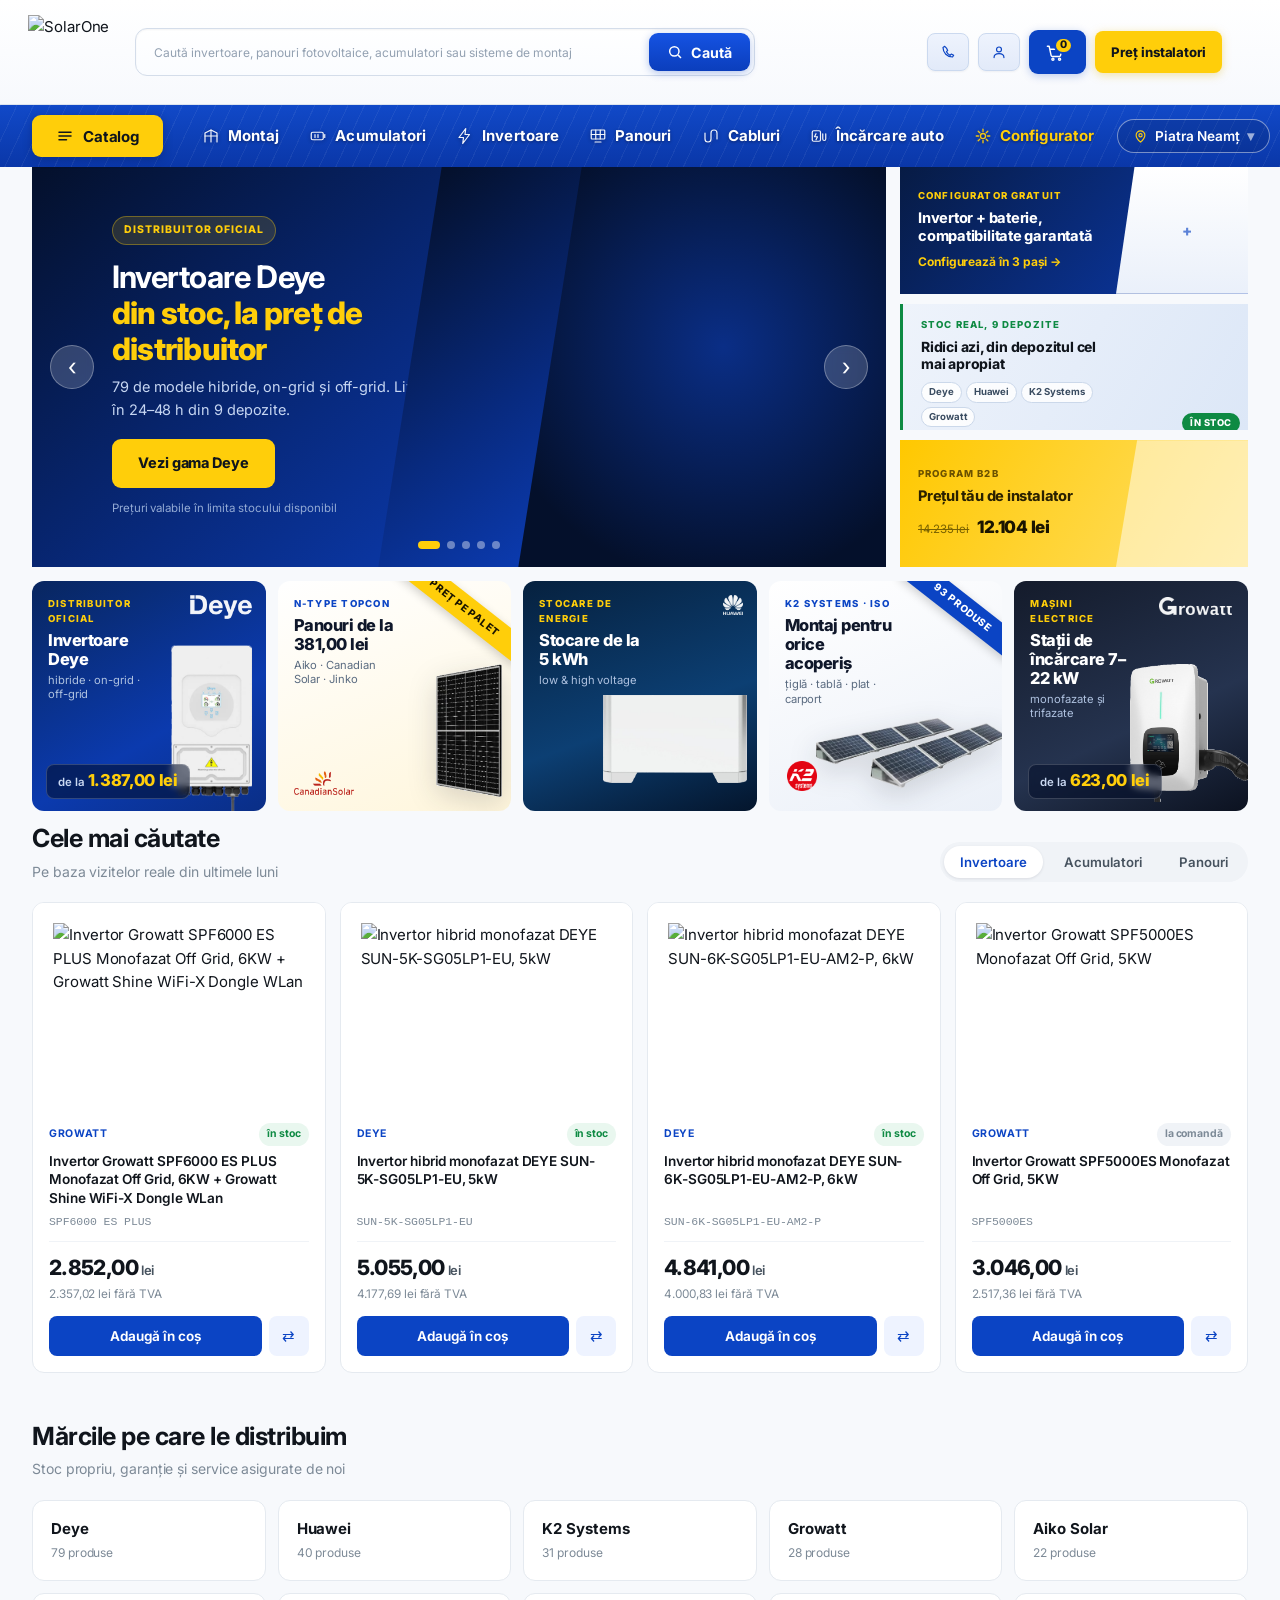
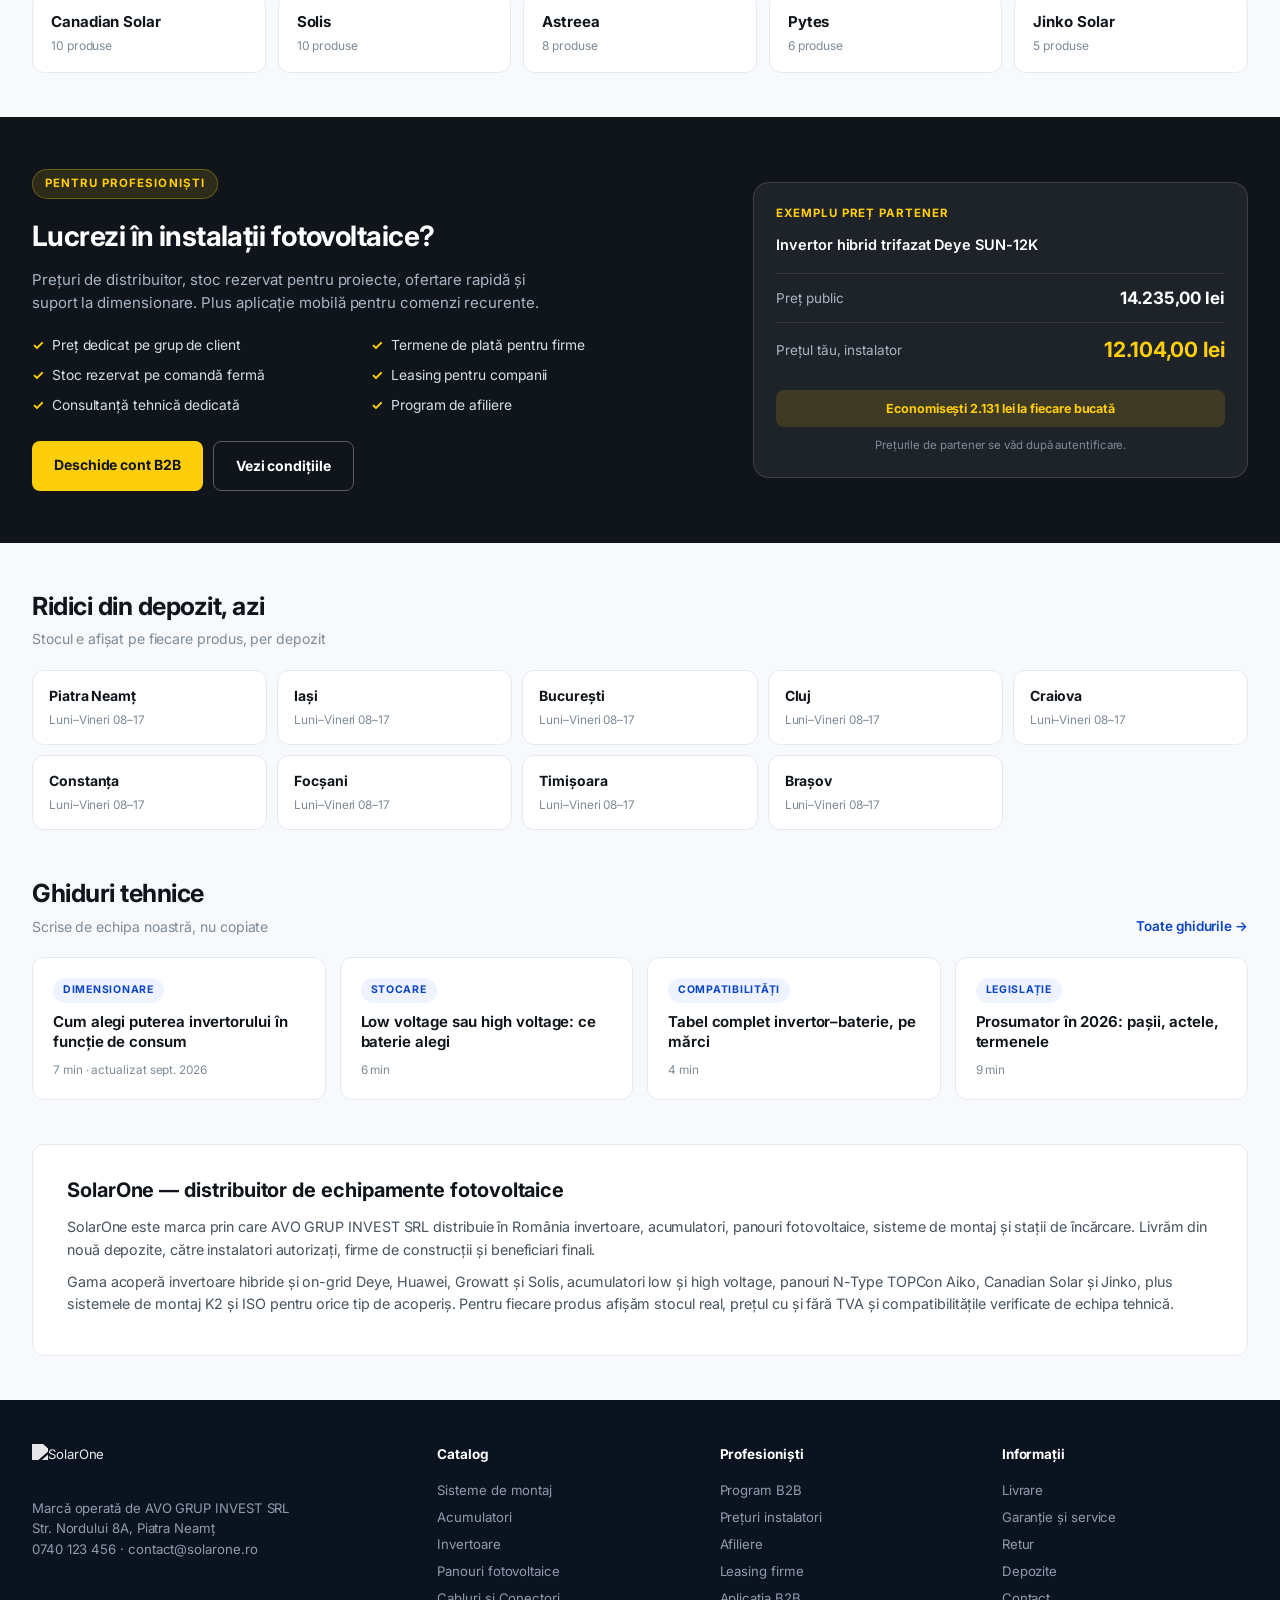
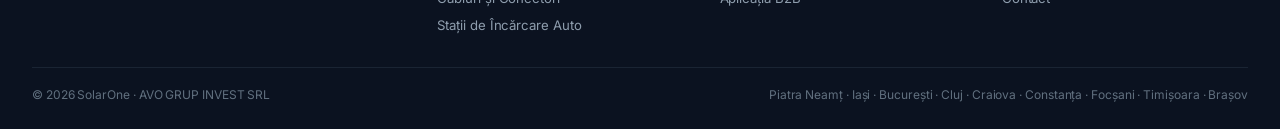
==== site/index.html @ ec58e57f "Structura simplificata: machete/ -> site/, acasa-v2.html -> index.html Site-ul se deschide local din" ====
<!DOCTYPE html>
<html lang="ro"><head>
<meta charset="utf-8"><meta name="viewport" content="width=device-width,initial-scale=1">
<meta name="robots" content="noindex, nofollow">
<title>SolarOne — Distribuitor echipamente fotovoltaice</title>
<link rel="preconnect" href="https://fonts.googleapis.com"><link rel="preconnect" href="https://fonts.gstatic.com" crossorigin>
<link href="https://fonts.googleapis.com/css2?family=Inter:wght@400;500;600;700;800&display=swap" rel="stylesheet">
<link rel="stylesheet" href="stil-v2.css">
</head><body>

<!-- ================= ANTET ================= -->
<header class="hd"><div class="wrap hd-in">
  <a class="logo" href="index.html"><img src="https://www.solarone.ro/image/catalog/Solar%20One-%20Sisteme%20Fotovoltaice%20Logo.png" alt="SolarOne"></a>

  <div class="srch">
    <input id="q" autocomplete="off" placeholder="Caută invertoare, panouri fotovoltaice, acumulatori sau sisteme de montaj">
    <button class="s-btn"><svg viewBox="0 0 24 24" fill="none" stroke="currentColor" stroke-width="2.2"><circle cx="11" cy="11" r="7"/><path d="m21 21-4.3-4.3"/></svg> Caută</button>
    <div class="s-res" id="res"></div>
  </div>

  <div class="hd-act">

    <a class="hb hb-ghost" href="#">
      <svg viewBox="0 0 24 24" fill="none" stroke="currentColor" stroke-width="1.8" stroke-linecap="round" stroke-linejoin="round"><path d="M4.5 5.2c0 8 6.3 14.3 14.3 14.3l1.7-2.6-3.6-1.8-1.8 1.8a13 13 0 0 1-5.4-5.4l1.8-1.8-1.8-3.6L7.1 3.5 4.5 5.2Z"/></svg>
      <span>Contact</span>
    </a>

    <a class="hb hb-ghost" href="#">
      <svg viewBox="0 0 24 24" fill="none" stroke="currentColor" stroke-width="1.8" stroke-linecap="round" stroke-linejoin="round"><circle cx="12" cy="8.2" r="3.7"/><path d="M4.6 20.4c0-3.8 3.6-5.9 7.4-5.9s7.4 2.1 7.4 5.9"/></svg>
      <span>Autentificare</span>
    </a>

    <a class="hb hb-cart" href="#">
      <span class="hb-ic">
        <svg viewBox="0 0 24 24" fill="none" stroke="currentColor" stroke-width="1.8" stroke-linecap="round" stroke-linejoin="round"><path d="M3 4h2.2l2.5 11.6a1.8 1.8 0 0 0 1.8 1.4h8.3a1.8 1.8 0 0 0 1.8-1.4L21.4 8H6.2"/><circle cx="10" cy="20.4" r="1.3"/><circle cx="18.4" cy="20.4" r="1.3"/></svg>
        <em class="hb-count">0</em>
      </span>
      <span class="hb-t"><b>Coș</b><i>0 lei</i></span>
    </a>

    <a class="b2b" href="#">Preț instalatori</a>

  </div>
<div class="energy-line"></div>
</header>

<!-- ================= NAVIGARE ================= -->
<nav class="nav"><div class="wrap nav-in">

  <div class="cat-panel" id="catPanel">
    <div class="cp-in">

      <aside class="cp-list">
        <button class="cp-item on" data-c="0"><span class="cp-ic"><svg viewBox="0 0 24 24" fill="none" stroke="currentColor" stroke-width="1.6" stroke-linecap="round" stroke-linejoin="round"><rect x="2.5" y="4" width="19" height="12.5" rx="1.4"/><path d="M2.5 10.2h19M9 4v12.5M15 4v12.5M8.5 20.5h7M12 16.5v4"/></svg></span><span class="cp-n">Panouri fotovoltaice</span><span class="cp-c">40</span><span class="cp-ar">›</span></button><button class="cp-item" data-c="1"><span class="cp-ic"><svg viewBox="0 0 24 24" fill="none" stroke="currentColor" stroke-width="1.6" stroke-linecap="round" stroke-linejoin="round"><rect x="4" y="3" width="16" height="18" rx="2.4"/><path d="M13 7l-4 5.5h3L11 17l4-5.5h-3L13 7Z"/></svg></span><span class="cp-n">Invertoare</span><span class="cp-c">81</span><span class="cp-ar">›</span></button><button class="cp-item" data-c="2"><span class="cp-ic"><svg viewBox="0 0 24 24" fill="none" stroke="currentColor" stroke-width="1.6" stroke-linecap="round" stroke-linejoin="round"><rect x="2.5" y="7" width="15" height="10" rx="2.2"/><path d="M20.5 10.5v3"/><path d="M6 10.5v3M9.5 10.5v3M13 10.5v3"/></svg></span><span class="cp-n">Acumulatori</span><span class="cp-c">83</span><span class="cp-ar">›</span></button><button class="cp-item" data-c="3"><span class="cp-ic"><svg viewBox="0 0 24 24" fill="none" stroke="currentColor" stroke-width="1.6" stroke-linecap="round" stroke-linejoin="round"><circle cx="12" cy="8" r="3.2"/><path d="M12 1.8v1.6M12 12.6v1.6M18.2 8h-1.6M7.4 8H5.8M16.4 3.6l-1.1 1.1M8.7 11.3l-1.1 1.1M16.4 12.4l-1.1-1.1M8.7 4.7 7.6 3.6"/><path d="M3 21h18l-2.5-5h-13L3 21Z"/></svg></span><span class="cp-n">Sisteme fotovoltaice</span><span class="cp-c">11</span><span class="cp-ar">›</span></button><button class="cp-item" data-c="4"><span class="cp-ic"><svg viewBox="0 0 24 24" fill="none" stroke="currentColor" stroke-width="1.6" stroke-linecap="round" stroke-linejoin="round"><rect x="2.5" y="4" width="19" height="13" rx="2"/><path d="m6.5 13 3-4 2.6 2.8L16 7.5"/><path d="M8.5 20.5h7"/></svg></span><span class="cp-n">Sisteme de Monitorizare</span><span class="cp-c">12</span><span class="cp-ar">›</span></button><button class="cp-item" data-c="5"><span class="cp-ic"><svg viewBox="0 0 24 24" fill="none" stroke="currentColor" stroke-width="1.6" stroke-linecap="round" stroke-linejoin="round"><path d="M12 2.8 20 6v6.2c0 4.9-3.4 8.1-8 9.2-4.6-1.1-8-4.3-8-9.2V6l8-3.2Z"/><path d="m9.2 12 2 2 3.6-4"/></svg></span><span class="cp-n">Sigurante,Protectii, Optimizatoare</span><span class="cp-c">18</span><span class="cp-ar">›</span></button><button class="cp-item" data-c="6"><span class="cp-ic"><svg viewBox="0 0 24 24" fill="none" stroke="currentColor" stroke-width="1.6" stroke-linecap="round" stroke-linejoin="round"><path d="M3 20h18M6 20V9l6-4 6 4v11"/><path d="M6 13h12M12 5v15"/></svg></span><span class="cp-n">Sisteme de montaj</span><span class="cp-c">93</span><span class="cp-ar">›</span></button><button class="cp-item" data-c="7"><span class="cp-ic"><svg viewBox="0 0 24 24" fill="none" stroke="currentColor" stroke-width="1.6" stroke-linecap="round" stroke-linejoin="round"><path d="M5 3v6a4 4 0 0 0 8 0V3"/><path d="M7 3v3M11 3v3"/><path d="M9 15v2a4 4 0 0 0 8 0v-5"/><path d="M15 12h4"/></svg></span><span class="cp-n">Cabluri și Conectori</span><span class="cp-c">33</span><span class="cp-ar">›</span></button><button class="cp-item" data-c="8"><span class="cp-ic"><svg viewBox="0 0 24 24" fill="none" stroke="currentColor" stroke-width="1.6" stroke-linecap="round" stroke-linejoin="round"><rect x="3" y="4" width="11" height="16" rx="2"/><path d="M8.6 8.5 6.4 12.6h3.4L7.8 16.5"/><path d="M17 8v8a2.2 2.2 0 0 0 4.4 0V11l-2.2-3"/></svg></span><span class="cp-n">Stații de Încărcare Auto</span><span class="cp-c">20</span><span class="cp-ar">›</span></button><button class="cp-item" data-c="9"><span class="cp-ic"><svg viewBox="0 0 24 24" fill="none" stroke="currentColor" stroke-width="1.6" stroke-linecap="round" stroke-linejoin="round"><path d="M2.5 11 12 5l9.5 6"/><path d="M5 11v9M19 11v9"/><path d="M7.5 17.5h9"/><path d="M9 20.5v-2M15 20.5v-2"/></svg></span><span class="cp-n">Carport</span><span class="cp-c">4</span><span class="cp-ar">›</span></button>
        <a class="cp-all" href="categorie.html">Vezi tot catalogul →</a>
      </aside>

      <div class="cp-body">
        <div class="cp-pane on" data-p="0"><div class="cp-head"><h4>Panouri fotovoltaice</h4><a href="#">Toate cele 40 produse →</a></div><div class="cp-cols"><div class="cp-col"><a class="cp-k" href="categorie.html">Panouri fotovoltaice Aiko Solar <span>22</span></a></div><div class="cp-col"><a class="cp-k" href="categorie.html">Panouri fotovoltaice Canadian Solar <span>10</span></a></div><div class="cp-col"><a class="cp-k" href="categorie.html">Panouri fotovoltaice Jinko Solar <span>5</span></a></div><div class="cp-col"><a class="cp-k" href="categorie.html">Panouri fotovoltaice Longi Solar <span>1</span></a></div><div class="cp-col"><a class="cp-k" href="categorie.html">Panouri fotovoltaice Tongwei <span>1</span></a></div><div class="cp-col"><a class="cp-k" href="categorie.html">Panouri fotovoltaice Ulica Solar <span>1</span></a></div></div><div class="cp-prods"><span class="cp-pt">Cele mai căutate</span><div class="cp-pg"><a class="cp-p" href="produs.html"><img src="https://www.solarone.ro/image/catalog/output_images/panou-fotovoltaic-460w-canadian-solar-cs6-2-48td-460-n-type-topcon.jpg" alt="" loading="lazy"><span class="cp-pn">Panou fotovoltaic 460W Canadian Solar CS6.2-48TD-460, N-Type TOPCon, Rama neagra</span><span class="cp-pp">445,00 lei</span></a><a class="cp-p" href="produs.html"><img src="https://www.solarone.ro/image/catalog/output_images/panou-fotovoltaic-600w-aiko-aiko-a600-mah72mw-n-type-monocristalin.jpg" alt="" loading="lazy"><span class="cp-pn">Panou fotovoltaic 600W, Aiko, AIKO-A600-MAH72Mw, N-Type, Monocristalin</span><span class="cp-pp">550,00 lei</span></a><a class="cp-p" href="produs.html"><img src="https://www.solarone.ro/image/catalog/output_images/Panou-fotovoltaic-620W-Canadian-Solar-CS6-2-66TB-620W-N-type-TOPCon-1.png" alt="" loading="lazy"><span class="cp-pn">Panou fotovoltaic 620W Canadian Solar CS6.2-66TB-620W,Bifacial, N-type TOPCon</span><span class="cp-pp">599,00 lei</span></a><a class="cp-p" href="produs.html"><img src="https://www.solarone.ro/image/catalog/output_images/Panou-fotovoltaic-450W-Canadian-Solar-CS6-2-48TD-450-N-Type-TOPCon-All-Black.png" alt="" loading="lazy"><span class="cp-pn">Panou fotovoltaic 450W Canadian Solar CS6.2-48TD-450, N-Type TOPCon, All Black</span><span class="cp-pp">448,00 lei</span></a></div></div></div><div class="cp-pane" data-p="1"><div class="cp-head"><h4>Invertoare</h4><a href="#">Toate cele 81 produse →</a></div><div class="cp-cols"><div class="cp-col"><a class="cp-k" href="categorie.html">Invertoare Deye <span>31</span></a><div class="cp-subs"><a href="categorie.html">Invertoare Deye monofazate hibride <span>8</span></a><a href="categorie.html">Invertoare Deye trifazate On-Grid <span>6</span></a><a href="categorie.html">Invertoare Deye trifazate hibride <span>17</span></a><a href="categorie.html">Soluții de stocare Deye <span>31</span></a></div></div><div class="cp-col"><a class="cp-k" href="categorie.html">Invertoare Huawei <span>23</span></a><div class="cp-subs"><a href="categorie.html">Invertoare Huawei monofazate hibride <span>5</span></a><a href="categorie.html">Invertoare Huawei trifazate <span>18</span></a></div></div><div class="cp-col"><a class="cp-k" href="categorie.html">Invertoare Growatt <span>13</span></a><div class="cp-subs"><a href="categorie.html">Invertoare Growatt monofazate <span>5</span></a><a href="categorie.html">Invertoare Growatt trifazate <span>8</span></a></div></div><div class="cp-col"><a class="cp-k" href="categorie.html">Invertoare Solis/Pytes <span>10</span></a><div class="cp-subs"><a href="categorie.html">Invertoare Solis monofazate hibride <span>2</span></a><a href="categorie.html">Invertoare Solis trifazate hibride <span>6</span></a><a href="categorie.html">Invertoare Solis trifazate <span>2</span></a></div></div></div><div class="cp-prods"><span class="cp-pt">Cele mai căutate</span><div class="cp-pg"><a class="cp-p" href="produs.html"><img src="https://www.solarone.ro/image/catalog/output_images/invertor-growatt-spf6000-es-plus-monofazat-off-grid-6kw-growatt-shine-wifi-x-dongle-wlan.jpg" alt="" loading="lazy"><span class="cp-pn">Invertor Growatt SPF6000 ES PLUS Monofazat Off Grid, 6KW + Growatt Shine WiFi-X Dongle WLan</span><span class="cp-pp">2.852,00 lei</span></a><a class="cp-p" href="produs.html"><img src="https://www.solarone.ro/image/catalog/output_images/invertor-hibrid-monofazat-deye-sun-5k-sg03lp1-eu-5kw.jpg" alt="" loading="lazy"><span class="cp-pn">Invertor hibrid monofazat DEYE SUN-5K-SG05LP1-EU, 5kW</span><span class="cp-pp">5.055,00 lei</span></a><a class="cp-p" href="produs.html"><img src="https://www.solarone.ro/image/catalog/output_images/Invertor-hibrid-monofazat-DEYE-SUN-6K-SG05LP1-EU-AM2-P-6kW-1.png" alt="" loading="lazy"><span class="cp-pn">Invertor hibrid monofazat DEYE SUN-6K-SG05LP1-EU-AM2-P, 6kW</span><span class="cp-pp">4.841,00 lei</span></a><a class="cp-p" href="produs.html"><img src="https://www.solarone.ro/image/catalog/output_images/invertor-growatt-spf5000es-monofazat-off-grid-5kw.jpg" alt="" loading="lazy"><span class="cp-pn">Invertor Growatt SPF5000ES Monofazat Off Grid, 5KW</span><span class="cp-pp">3.046,00 lei</span></a></div></div></div><div class="cp-pane" data-p="2"><div class="cp-head"><h4>Acumulatori</h4><a href="#">Toate cele 83 produse →</a></div><div class="cp-cols"><div class="cp-col"><a class="cp-k" href="categorie.html">Acumulatori Deye <span>40</span></a><div class="cp-subs"><a href="categorie.html">Pachete invertor și acumulatori Deye <span>5</span></a><a href="categorie.html">Acumulatori Deye Low Voltage <span>9</span></a><a href="categorie.html">Acumulatori Deye High Voltage <span>18</span></a><a href="categorie.html">Unități de control Deye pentru acumulatori <span>3</span></a></div></div><div class="cp-col"><a class="cp-k" href="categorie.html">Acumulatori Huawei <span>13</span></a></div><div class="cp-col"><a class="cp-k" href="categorie.html">Acumulatori Pytes <span>10</span></a></div><div class="cp-col"><a class="cp-k" href="categorie.html">Acumulatori Growatt <span>8</span></a></div><div class="cp-col"><a class="cp-k" href="categorie.html">Acumulatori Felicity Solar <span>5</span></a></div><div class="cp-col"><a class="cp-k" href="categorie.html">Acumulatori Dyness <span>3</span></a></div><div class="cp-col"><a class="cp-k" href="categorie.html">Acumulatori Enershare <span>2</span></a></div><div class="cp-col"><a class="cp-k" href="categorie.html">Acumulatori ATMOCE <span>2</span></a></div><div class="cp-col"><a class="cp-k" href="categorie.html">Acumulatori PCENERSYS <span>2</span></a></div><div class="cp-col"><a class="cp-k" href="categorie.html">Acumulatori Hailei <span>2</span></a></div></div><div class="cp-prods"><span class="cp-pt">Cele mai căutate</span><div class="cp-pg"><a class="cp-p" href="produs.html"><img src="https://www.solarone.ro/image/catalog/output_images/acumulator-deye-se-g5-1pro-b-5-12-kwh-low-voltage.jpg" alt="" loading="lazy"><span class="cp-pn">Acumulator Deye SE-G5.1PRO-B, 5.12 kWh low-voltage</span><span class="cp-pp">4.450,00 lei</span></a><a class="cp-p" href="produs.html"><img src="https://www.solarone.ro/image/catalog/output_images/acumulator-huawei-luna2000-5kw-e0-lifepo4-5-0-kwh.jpg" alt="" loading="lazy"><span class="cp-pn">Acumulator Huawei LUNA2000-5KW-E0, LifePo4, 5.0 kWh</span><span class="cp-pp">11.925,00 lei</span></a><a class="cp-p" href="produs.html"><img src="https://www.solarone.ro/image/catalog/output_images/acumulator-deye-litiu-lifepo4-bos-g-512-kwh-PACK5.1.jpeg" alt="" loading="lazy"><span class="cp-pn">Acumulator Deye BOS-G (PACK5.1), 5.12 kWh high-voltage</span><span class="cp-pp">4.799,00 lei</span></a><a class="cp-p" href="produs.html"><img src="https://www.solarone.ro/image/catalog/output_images/acumulator-pytes-litiu-lifepo4-e-box-48100r-48v-5-12kwh.jpg" alt="" loading="lazy"><span class="cp-pn">Acumulator Pytes Litiu LifePo4 E-BOX-48100R, 48V 5.12kWh</span><span class="cp-pp">4.444,00 lei</span></a></div></div></div><div class="cp-pane" data-p="3"><div class="cp-head"><h4>Sisteme fotovoltaice</h4><a href="#">Toate cele 11 produse →</a></div><div class="cp-cols"><div class="cp-col"><a class="cp-k" href="categorie.html">Sisteme fotovoltaice fără montaj <span>10</span></a><div class="cp-subs"><a href="categorie.html">Pachet invertor și panouri solare fără montaj <span>3</span></a><a href="categorie.html">Pachet invertor și acumulatori fără montaj <span>6</span></a></div></div><div class="cp-col"><a class="cp-k" href="categorie.html">Sisteme fotovoltaice cu montaj <span>10</span></a><div class="cp-subs"><a href="categorie.html">Sisteme fotovoltaice cu montaj monofazate <span>2</span></a><a href="categorie.html">Sisteme fotovoltaice cu montaj trifazate <span>8</span></a></div></div></div><div class="cp-prods"><span class="cp-pt">Cele mai căutate</span><div class="cp-pg"><a class="cp-p" href="produs.html"><img src="https://www.solarone.ro/image/catalog/output_images/Sistem-fotovoltaic-monofazat-complet-5-98-kWp-cu-montaj-inclus-invertor-hibrid-DEYE-6kW-pregătit-pentru-prosumator-5-1.png" alt="" loading="lazy"><span class="cp-pn">Sistem fotovoltaic 6kW monofazat, complet, cu montaj inclus</span><span class="cp-pp">22.557,00 lei</span></a><a class="cp-p" href="produs.html"><img src="https://www.solarone.ro/image/catalog/output_images/sistem-fotovoltaic-trifazat-10kw-deye-montaj-inclus-7.png" alt="" loading="lazy"><span class="cp-pn">Sistem fotovoltaic 10kW trifazat cu montaj inclus – invertor hibrid DEYE (fără stocare)</span><span class="cp-pp">38.110,00 lei</span></a><a class="cp-p" href="produs.html"><img src="https://www.solarone.ro/image/catalog/output_images/sistem-fotovoltaic-trifazat-10kw-montaj-inclus-deye-rw-16-6.png" alt="" loading="lazy"><span class="cp-pn">Sistem fotovoltaic 10kW trifazat cu montaj inclus – invertor hibrid DEYE + stocare 16 kWh</span><span class="cp-pp">49.440,00 lei</span></a><a class="cp-p" href="produs.html"><img src="https://www.solarone.ro/image/catalog/output_images/Sistem-fotovoltaic-monofazat-complet-5-98-kWp-cu-montaj-inclus-invertor-Growatt-SPF-6000-ES-PLUS-Off-grid-monofazat-WiFi-X-Dongle-WLAN-acumulator-Pytes-5-12KwH.png" alt="" loading="lazy"><span class="cp-pn">Sistem fotovoltaic 6kW OFF-GRID, monofazat complet cu montaj inclus</span><span class="cp-pp">23.690,00 lei</span></a></div></div></div><div class="cp-pane" data-p="4"><div class="cp-head"><h4>Sisteme de Monitorizare</h4><a href="#">Toate cele 12 produse →</a></div><div class="cp-cols"><div class="cp-empty">Categorie fără subcategorii — vezi direct lista de produse.</div></div><div class="cp-prods"><span class="cp-pt">Cele mai căutate</span><div class="cp-pg"><a class="cp-p" href="produs.html"><img src="https://www.solarone.ro/image/catalog/output_images/contor-inteligent-monofazat-huawei-ddsu666-h-100a.jpg" alt="" loading="lazy"><span class="cp-pn">Contor inteligent monofazat Huawei DDSU666-H 100A</span><span class="cp-pp">597,00 lei</span></a><a class="cp-p" href="produs.html"><img src="https://www.solarone.ro/image/catalog/output_images/contor-inteligent-dtsu666-h-trifazat-0.png" alt="" loading="lazy"><span class="cp-pn">Contor Inteligent DTSU666-H Trifazat 250A/50mA</span><span class="cp-pp">938,00 lei</span></a><a class="cp-p" href="produs.html"><img src="https://www.solarone.ro/image/catalog/output_images/contor-inteligent-smart-meter-growatt-trifazat-smart-power-meter-tpm-c-chint-dtsu666.jpg" alt="" loading="lazy"><span class="cp-pn">Contor inteligent (Smart meter) Growatt, trifazat Smart Power Meter TPM-C - CHiNT DTSU666</span><span class="cp-pp">778,00 lei</span></a><a class="cp-p" href="produs.html"><img src="https://www.solarone.ro/image/catalog/output_images/contor-trifazat-indirect-huawei-dtsu666-fe-pentru-statie-electrica-huawei.jpg" alt="" loading="lazy"><span class="cp-pn">Contor trifazat indirect Huawei DTSU666-FE pentru stație electrică HUAWEI</span><span class="cp-pp">1.426,00 lei</span></a></div></div></div><div class="cp-pane" data-p="5"><div class="cp-head"><h4>Sigurante,Protectii, Optimizatoare</h4><a href="#">Toate cele 18 produse →</a></div><div class="cp-cols"><div class="cp-empty">Categorie fără subcategorii — vezi direct lista de produse.</div></div><div class="cp-prods"><span class="cp-pt">Cele mai căutate</span><div class="cp-pg"><a class="cp-p" href="produs.html"><img src="https://www.solarone.ro/image/catalog/output_images/smart-pv-optimizer-sun2000-450w-p2.jpg" alt="" loading="lazy"><span class="cp-pn">Optimizator Huawei (Smart PV Optimizer) 450W SUN2000-450W-P2</span><span class="cp-pp">234,00 lei</span></a><a class="cp-p" href="produs.html"><img src="https://www.solarone.ro/image/catalog/output_images/tub-copex-ignifug-cu-fir-de-tragere-diametru-25mm-lungime-50m.jpg" alt="" loading="lazy"><span class="cp-pn">Tub Copex ignifug cu fir de tragere, diametru 25mm, lungime 50m</span><span class="cp-pp">135,00 lei</span></a><a class="cp-p" href="produs.html"><img src="https://www.solarone.ro/image/catalog/output_images/optimizator-tigo-ts4-a-o-cablu-mc4-1-2m.jpg" alt="" loading="lazy"><span class="cp-pn">Optimizator Tigo TS4-A-O, cablu MC4 1,2m</span><span class="cp-pp">297,00 lei</span></a><a class="cp-p" href="produs.html"><img src="https://www.solarone.ro/image/catalog/output_images/tub-copex-ignifug-cu-fir-de-tragere-diametru-32mm-lungime-50m.jpg" alt="" loading="lazy"><span class="cp-pn">Tub Copex ignifug cu fir de tragere, diametru 32mm, lungime 50m</span><span class="cp-pp">172,00 lei</span></a></div></div></div><div class="cp-pane" data-p="6"><div class="cp-head"><h4>Sisteme de montaj</h4><a href="#">Toate cele 93 produse →</a></div><div class="cp-cols"><div class="cp-col"><a class="cp-k" href="categorie.html">Alte sisteme de montaj fotovoltaice <span>46</span></a></div><div class="cp-col"><a class="cp-k" href="categorie.html">Sisteme de montaj K2 <span>31</span></a></div><div class="cp-col"><a class="cp-k" href="categorie.html">Sisteme de montaj ISO <span>19</span></a></div><div class="cp-col"><a class="cp-k" href="categorie.html">Sisteme de montaj Profil tip H <span>10</span></a></div><div class="cp-col"><a class="cp-k" href="categorie.html">Kituri complete sisteme de montaj <span>3</span></a></div></div><div class="cp-prods"><span class="cp-pt">Cele mai căutate</span><div class="cp-pg"><a class="cp-p" href="produs.html"><img src="https://www.solarone.ro/image/catalog/output_images/sistem-de-montaj-panouri-fotovoltaice-pi-057-2.png" alt="" loading="lazy"><span class="cp-pn">Sistem de montaj panouri fotovoltaice, PI-057.1</span><span class="cp-pp">1.069,00 lei</span></a><a class="cp-p" href="produs.html"><img src="https://www.solarone.ro/image/catalog/output_images/sistem-de-montaj-panouri-fotovoltaice-click-in-pb-092-2-1-set-l2818-25dge-orizontal-x5.png" alt="" loading="lazy"><span class="cp-pn">Sistem de montaj panouri fotovoltaice click-in, PB-092.2 1 SET L2818 25DGE Orizontal</span><span class="cp-pp">884,00 lei</span></a><a class="cp-p" href="produs.html"><img src="https://www.solarone.ro/image/catalog/output_images/sistem-de-montaj-panouri-fotovoltaice-click-in-pb-092-2-1-set-l2818-25dge-orizontal-x5.png" alt="" loading="lazy"><span class="cp-pn">Sistem de montaj panouri fotovoltaice click-in, PB-094 1 SET L2818 15DGE Orizontal</span><span class="cp-pp">884,00 lei</span></a><a class="cp-p" href="produs.html"><img src="https://www.solarone.ro/image/catalog/output_images/sistem-de-montaj-panouri-fotovoltaice-pb-098-montare-acoperis-plat.jpg" alt="" loading="lazy"><span class="cp-pn">Sistem de montaj panouri fotovoltaice PB-098, montare acoperis plat</span><span class="cp-pp">375,00 lei</span></a></div></div></div><div class="cp-pane" data-p="7"><div class="cp-head"><h4>Cabluri și Conectori</h4><a href="#">Toate cele 33 produse →</a></div><div class="cp-cols"><div class="cp-empty">Categorie fără subcategorii — vezi direct lista de produse.</div></div><div class="cp-prods"><span class="cp-pt">Cele mai căutate</span><div class="cp-pg"><a class="cp-p" href="produs.html"><img src="https://www.solarone.ro/image/catalog/output_images/cablu-pentru-panouri-solare-6-mm2-h1z2z2-k-rosu-topsolar-cca-s1d2a1.jpg" alt="" loading="lazy"><span class="cp-pn">Cablu pentru panouri solare 6 mm², H1Z2Z2-K, rosu,TopSolar Cca-s1d2a1</span><span class="cp-pp">9,70 lei</span></a><a class="cp-p" href="produs.html"><img src="https://www.solarone.ro/image/catalog/output_images/cablu-pentru-panouri-solare-6-mm2-h1z2z2-k-negru-topsolar-cca-s1d2a1.jpg" alt="" loading="lazy"><span class="cp-pn">Cablu pentru panouri solare 6 mm², H1Z2Z2-K, negru, TopSolar Cca-s1d2a1</span><span class="cp-pp">9,70 lei</span></a><a class="cp-p" href="produs.html"><img src="https://www.solarone.ro/image/catalog/output_images/cablu-rv-k-5x6-mmp.jpg" alt="" loading="lazy"><span class="cp-pn">Cablu RV-K 5x6 mmp</span><span class="cp-pp">35,00 lei</span></a><a class="cp-p" href="produs.html"><img src="https://www.solarone.ro/image/catalog/output_images/tub-copex-ignifug-cu-fir-de-tragere-diametru-25mm-lungime-50m.jpg" alt="" loading="lazy"><span class="cp-pn">Tub Copex ignifug cu fir de tragere, diametru 25mm, lungime 50m</span><span class="cp-pp">135,00 lei</span></a></div></div></div><div class="cp-pane" data-p="8"><div class="cp-head"><h4>Stații de Încărcare Auto</h4><a href="#">Toate cele 20 produse →</a></div><div class="cp-cols"><div class="cp-col"><a class="cp-k" href="categorie.html">Stații de încărcare auto trifazate <span>14</span></a></div><div class="cp-col"><a class="cp-k" href="categorie.html">Stații de încărcare auto monofazate <span>5</span></a></div><div class="cp-col"><a class="cp-k" href="categorie.html">Stații de încărcare auto Deye <span>5</span></a></div></div><div class="cp-prods"><span class="cp-pt">Cele mai căutate</span><div class="cp-pg"><a class="cp-p" href="produs.html"><img src="https://www.solarone.ro/image/catalog/output_images/statie-de-incarcare-auto-trifazata-huawei-scharger-22kt-s0-type-2-22kw.jpg" alt="" loading="lazy"><span class="cp-pn">Statie de incarcare auto trifazata Huawei SCharger-22KT-S0, TYPE 2, 22kW</span><span class="cp-pp">3.790,00 lei</span></a><a class="cp-p" href="produs.html"><img src="https://www.solarone.ro/image/catalog/output_images/Statie-de-incarcare-Auto-Deye-11-KW-SUN-EVSE11K01-EU-AC-trifazata-LoRa-Wi-FI-IP67.png" alt="" loading="lazy"><span class="cp-pn">Statie de incarcare Auto Deye , 11 KW,  SUN-EVSE11K01-EU-AC, trifazată, LoRa / Wi-Fi, IP67</span><span class="cp-pp">2.184,00 lei</span></a><a class="cp-p" href="produs.html"><img src="https://www.solarone.ro/image/catalog/output_images/incarcator-auto-electric-deye-sun-evse22k01-22kw-trifazat-01.png" alt="" loading="lazy"><span class="cp-pn">Încărcător auto electric DEYE SUN-EVSE22K01 – 22 kW, trifazat</span><span class="cp-pp">2.493,00 lei</span></a><a class="cp-p" href="produs.html"><img src="https://www.solarone.ro/image/catalog/output_images/statie-de-incarcare-auto-growatt-thor-22as-s-4g.jpg" alt="" loading="lazy"><span class="cp-pn">Statie de incarcare Auto Growatt, THOR 22AS-S 4G</span><span class="cp-pp">3.629,00 lei</span></a></div></div></div><div class="cp-pane" data-p="9"><div class="cp-head"><h4>Carport</h4><a href="#">Toate cele 4 produse →</a></div><div class="cp-cols"><div class="cp-empty">Categorie fără subcategorii — vezi direct lista de produse.</div></div><div class="cp-prods"><span class="cp-pt">Cele mai căutate</span><div class="cp-pg"><a class="cp-p" href="produs.html"><img src="https://www.solarone.ro/image/catalog/output_images/kit-carport-2-masini.jpg" alt="" loading="lazy"><span class="cp-pn">Kit CARPORT 2 masini</span><span class="cp-pp">38.290,00 lei</span></a><a class="cp-p" href="produs.html"><img src="https://www.solarone.ro/image/catalog/output_images/kit-carport-1-masina.jpg" alt="" loading="lazy"><span class="cp-pn">Kit CARPORT 1 masina</span><span class="cp-pp">29.313,00 lei</span></a><a class="cp-p" href="produs.html"><img src="https://www.solarone.ro/image/catalog/output_images/carport-wsc-2-masini.jpg" alt="" loading="lazy"><span class="cp-pn">CARPORT WSC 2 Masini</span><span class="cp-pp">20.685,00 lei</span></a><a class="cp-p" href="produs.html"><img src="https://www.solarone.ro/image/catalog/output_images/carport-wsc-1-masina.jpg" alt="" loading="lazy"><span class="cp-pn">CARPORT WSC 1 Masina</span><span class="cp-pp">17.417,00 lei</span></a></div></div></div>
      </div>

    </div>
  </div>

  <button class="cat-btn">
    <svg viewBox="0 0 24 24" fill="none" stroke="currentColor" stroke-width="2" stroke-linecap="round"><path d="M4 7h16M4 12h16M4 17h10"/></svg>
    Catalog
  </button>

  <ul class="nav-l">
    <li><a href="categorie.html"><span class="n-i"><svg viewBox="0 0 24 24" fill="none" stroke="currentColor" stroke-width="1.6" stroke-linecap="round" stroke-linejoin="round"><path d="M4 20V8l8-4 8 4v12"/><path d="M4 12h16M12 4v16"/></svg></span>Montaj</a><div class="mega"><div class="mega-in"><div class="mega-c"><h5>Subcategorii</h5><a href="#">Alte sisteme de montaj fotovoltaice <span>46</span></a><a href="#">Sisteme de montaj K2 <span>31</span></a><a href="#">Sisteme de montaj ISO <span>19</span></a><a href="#">Sisteme de montaj Profil tip H <span>10</span></a><a href="#">Kituri complete sisteme de montaj <span>3</span></a></div><div class="mega-c"><h5>Pe marcă</h5><a href="#">Deye <span>79</span></a><a href="#">Huawei <span>40</span></a><a href="#">K2 Systems <span>31</span></a><a href="#">Growatt <span>28</span></a><a href="#">Aiko Solar <span>22</span></a></div><div class="mega-p"><span class="mp-t">Ghid</span><b>Cum alegi din Sisteme de montaj</b><p>Criterii tehnice explicate de echipa noastră, nu texte copiate.</p><span class="mp-l">Citește ghidul →</span></div></div></div></li><li><a href="categorie.html"><span class="n-i"><svg viewBox="0 0 24 24" fill="none" stroke="currentColor" stroke-width="1.6" stroke-linecap="round" stroke-linejoin="round"><rect x="3" y="7" width="16" height="10" rx="2"/><path d="M21 10v4"/><path d="M8 10v4M12 10v4"/></svg></span>Acumulatori</a><div class="mega"><div class="mega-in"><div class="mega-c"><h5>Subcategorii</h5><a href="#">Acumulatori Deye <span>40</span></a><a href="#">Acumulatori Huawei <span>13</span></a><a href="#">Acumulatori Pytes <span>10</span></a><a href="#">Acumulatori Growatt <span>8</span></a><a href="#">Acumulatori Felicity Solar <span>5</span></a></div><div class="mega-c"><h5>Pe marcă</h5><a href="#">Deye <span>79</span></a><a href="#">Huawei <span>40</span></a><a href="#">K2 Systems <span>31</span></a><a href="#">Growatt <span>28</span></a><a href="#">Aiko Solar <span>22</span></a></div><div class="mega-p"><span class="mp-t">Ghid</span><b>Cum alegi din Acumulatori</b><p>Criterii tehnice explicate de echipa noastră, nu texte copiate.</p><span class="mp-l">Citește ghidul →</span></div></div></div></li><li><a href="categorie.html"><span class="n-i"><svg viewBox="0 0 24 24" fill="none" stroke="currentColor" stroke-width="1.6" stroke-linecap="round" stroke-linejoin="round"><path d="M13 2 4 14h6l-1 8 9-12h-6l1-8Z"/></svg></span>Invertoare</a><div class="mega"><div class="mega-in"><div class="mega-c"><h5>Subcategorii</h5><a href="#">Invertoare Deye <span>31</span></a><a href="#">Invertoare Huawei <span>23</span></a><a href="#">Invertoare Growatt <span>13</span></a><a href="#">Invertoare Solis/Pytes <span>10</span></a></div><div class="mega-c"><h5>Pe marcă</h5><a href="#">Deye <span>79</span></a><a href="#">Huawei <span>40</span></a><a href="#">K2 Systems <span>31</span></a><a href="#">Growatt <span>28</span></a><a href="#">Aiko Solar <span>22</span></a></div><div class="mega-p"><span class="mp-t">Ghid</span><b>Cum alegi din Invertoare</b><p>Criterii tehnice explicate de echipa noastră, nu texte copiate.</p><span class="mp-l">Citește ghidul →</span></div></div></div></li><li><a href="categorie.html"><span class="n-i"><svg viewBox="0 0 24 24" fill="none" stroke="currentColor" stroke-width="1.6" stroke-linecap="round" stroke-linejoin="round"><rect x="3" y="4" width="18" height="12" rx="1"/><path d="M3 10h18M9 4v12M15 4v12M8 20h8"/></svg></span>Panouri</a><div class="mega"><div class="mega-in"><div class="mega-c"><h5>Subcategorii</h5><a href="#">Panouri fotovoltaice Aiko Solar <span>22</span></a><a href="#">Panouri fotovoltaice Canadian Solar <span>10</span></a><a href="#">Panouri fotovoltaice Jinko Solar <span>5</span></a><a href="#">Panouri fotovoltaice Longi Solar <span>1</span></a><a href="#">Panouri fotovoltaice Tongwei <span>1</span></a></div><div class="mega-c"><h5>Pe marcă</h5><a href="#">Deye <span>79</span></a><a href="#">Huawei <span>40</span></a><a href="#">K2 Systems <span>31</span></a><a href="#">Growatt <span>28</span></a><a href="#">Aiko Solar <span>22</span></a></div><div class="mega-p"><span class="mp-t">Ghid</span><b>Cum alegi din Panouri fotovoltaice</b><p>Criterii tehnice explicate de echipa noastră, nu texte copiate.</p><span class="mp-l">Citește ghidul →</span></div></div></div></li><li><a href="categorie.html"><span class="n-i"><svg viewBox="0 0 24 24" fill="none" stroke="currentColor" stroke-width="1.6" stroke-linecap="round" stroke-linejoin="round"><path d="M4 8v8a4 4 0 0 0 8 0V8a4 4 0 0 1 8 0v8"/></svg></span>Cabluri</a></li><li><a href="categorie.html"><span class="n-i"><svg viewBox="0 0 24 24" fill="none" stroke="currentColor" stroke-width="1.6" stroke-linecap="round" stroke-linejoin="round"><rect x="3" y="5" width="11" height="14" rx="2"/><path d="M8 9l-2 4h4l-2 4"/><path d="M17 9v7a2 2 0 0 0 4 0V9"/></svg></span>Încărcare auto</a><div class="mega"><div class="mega-in"><div class="mega-c"><h5>Subcategorii</h5><a href="#">Stații de încărcare auto trifazate <span>14</span></a><a href="#">Stații de încărcare auto monofazate <span>5</span></a><a href="#">Stații de încărcare auto Deye <span>5</span></a></div><div class="mega-c"><h5>Pe marcă</h5><a href="#">Deye <span>79</span></a><a href="#">Huawei <span>40</span></a><a href="#">K2 Systems <span>31</span></a><a href="#">Growatt <span>28</span></a><a href="#">Aiko Solar <span>22</span></a></div><div class="mega-p"><span class="mp-t">Ghid</span><b>Cum alegi din Stații de Încărcare Auto</b><p>Criterii tehnice explicate de echipa noastră, nu texte copiate.</p><span class="mp-l">Citește ghidul →</span></div></div></div></li>
    <li class="hot"><a href="#configurator"><span class="n-i"><svg viewBox="0 0 24 24" fill="none" stroke="currentColor" stroke-width="1.8" stroke-linecap="round"><path d="M12 3v3M12 18v3M3 12h3M18 12h3M5.6 5.6l2.1 2.1M16.3 16.3l2.1 2.1M18.4 5.6l-2.1 2.1M7.7 16.3l-2.1 2.1"/><circle cx="12" cy="12" r="3.4"/></svg></span>Configurator</a></li>
  </ul>

  <div class="nav-r">
    <button class="dep-sel">
      <svg viewBox="0 0 24 24" fill="none" stroke="currentColor" stroke-width="1.8"><path d="M12 21s7-6 7-11a7 7 0 1 0-14 0c0 5 7 11 7 11Z"/><circle cx="12" cy="10" r="2.6"/></svg>
      Piatra Neamț <i>▾</i>
    </button>
    <div class="tva-sw" id="tvaSw">
      <button class="on" data-tva="1">cu TVA</button><button data-tva="0">fără TVA</button>
    </div>
  </div>

</div></nav>

<!-- ================= PROMOȚII (banner + casete) ================= -->
<section class="promo-zone"><div class="wrap">

  <div class="promo-top">
    <div class="banner" id="banner">
      <div class="b-track" id="bTrack">
      <div class="slide on" data-i="0">
        <div class="sl-txt">
          <span class="sl-tag">Distribuitor oficial</span>
          <h2>Invertoare Deye<br><b>din stoc, la preț de distribuitor</b></h2>
          <p>79 de modele hibride, on-grid și off-grid. Livrare în 24–48 h din 9 depozite.</p>
          <a class="sl-btn" href="categorie.html">Vezi gama Deye</a>
          <span class="sl-note">Prețuri valabile în limita stocului disponibil</span>
        </div>
        <div class="sl-img"><img src="https://www.solarone.ro/image/catalog/output_images/invertor-hibrid-monofazat-deye-sun-5k-sg03lp1-eu-5kw.jpg" alt=""></div>
      </div>

      <div class="slide" data-i="1">
        <div class="sl-txt amber">
          <span class="sl-tag dark">Program B2B</span>
          <h2>Ești instalator?<br><b>Prețuri dedicate partenerilor</b></h2>
          <p>Cont B2B cu prețuri de distribuitor, termene de plată și stoc rezervat pentru proiecte.</p>
          <a class="sl-btn dark" href="#">Deschide cont B2B</a>
          <span class="sl-note dark">Aprobare în maximum 24 de ore lucrătoare</span>
        </div>
        <div class="sl-img"><img src="https://www.solarone.ro/image/catalog/output_images/acumulator-deye-se-g5-1pro-b-5-12-kwh-low-voltage.jpg" alt=""></div>
      </div>

      <div class="slide" data-i="2">
        <div class="sl-txt">
          <span class="sl-tag">Sisteme complete</span>
          <h2>Sistem fotovoltaic la cheie<br><b>cu montaj și dosar prosumator</b></h2>
          <p>Proiectare, echipamente, montaj și acte. Un singur furnizor, un singur preț.</p>
          <a class="sl-btn" href="#">Cere ofertă</a>
          <span class="sl-note">Monofazat și trifazat, de la 3 la 30 kW</span>
        </div>
        <div class="sl-img"><img src="https://www.solarone.ro/image/catalog/output_images/panou-fotovoltaic-460w-canadian-solar-cs6-2-48td-460-n-type-topcon.jpg" alt=""></div>
      </div>

      <div class="slide" data-i="3">
        <div class="sl-txt rays">
          <span class="sl-tag">Stocare de energie</span>
          <h2>Acumulatori Deye și Pytes<br><b>low și high voltage, din stoc</b></h2>
          <p>De la 5 kWh pentru o casă, până la sisteme industriale de 100 kWh. Compatibilități verificate de echipa tehnică.</p>
          <a class="sl-btn" href="categorie.html">Vezi acumulatorii</a>
          <span class="sl-note">Garanție 10 ani · montaj și punere în funcțiune</span>
        </div>
        <div class="sl-img rays-img"><img src="https://www.solarone.ro/image/catalog/output_images/acumulator-huawei-luna2000-5kw-e0-lifepo4-5-0-kwh.jpg" alt=""></div>
      </div>

      <div class="slide" data-i="4">
        <div class="sl-txt grid-bg">
          <span class="sl-tag">Panouri N-Type TOPCon</span>
          <h2>Aiko, Canadian Solar, Jinko<br><b>preț pe palet, livrare în toată țara</b></h2>
          <p>Panouri de 450–620 W, bifaciale și all black. Comenzi pe palet sau pe container, cu transport inclus.</p>
          <a class="sl-btn" href="categorie.html">Cere preț pe palet</a>
          <span class="sl-note">Reduceri de la 33 de bucăți</span>
        </div>
        <div class="sl-img grid-img"><img src="https://www.solarone.ro/image/catalog/output_images/panou-fotovoltaic-600w-aiko-aiko-a600-mah72mw-n-type-monocristalin.jpg" alt=""></div>
      </div>

      </div>

      <button class="b-nav prev" id="bPrev">‹</button>
      <button class="b-nav next" id="bNext">›</button>
      <div class="b-dots" id="bDots"><span class="on"></span><span></span><span></span><span></span><span></span></div>
    </div>

    <aside class="side-promo">

      <!-- 1. CONFIGURATOR: doua produse pe un podium, sugereaza compatibilitatea -->
      <a class="pz pz-cfg" href="#">
        <div class="pz-l">
          <span class="pz-k">Configurator gratuit</span>
          <b>Invertor + baterie,<br>compatibilitate garantată</b>
          <span class="pz-c">Configurează în 3 pași →</span>
        </div>
        <div class="pz-r">
          <div class="pz-duo">
            <img src="https://www.solarone.ro/image/catalog/output_images/invertor-growatt-spf6000-es-plus-monofazat-off-grid-6kw-growatt-shine-wifi-x-dongle-wlan.jpg" alt="" loading="lazy">
            <span class="pz-plus">+</span>
            <img src="https://www.solarone.ro/image/catalog/output_images/acumulator-deye-se-g5-1pro-b-5-12-kwh-low-voltage.jpg" alt="" loading="lazy">
          </div>
        </div>
      </a>

      <!-- 2. STOC: produs mare pe fundal deschis + marci -->
      <a class="pz pz-stoc" href="#">
        <div class="pz-l">
          <span class="pz-k">Stoc real, 9 depozite</span>
          <b>Ridici azi, din depozitul cel mai apropiat</b>
          <div class="pz-brands"><span>Deye</span><span>Huawei</span><span>K2 Systems</span><span>Growatt</span></div>
        </div>
        <div class="pz-r">
          <img class="pz-one" src="https://www.solarone.ro/image/catalog/output_images/panou-fotovoltaic-460w-canadian-solar-cs6-2-48td-460-n-type-topcon.jpg" alt="" loading="lazy">
          <span class="pz-badge">în stoc</span>
        </div>
      </a>

      <!-- 3. B2B: comparatie de pret, produs decupat -->
      <a class="pz pz-b2b" href="#">
        <div class="pz-l">
          <span class="pz-k">Program B2B</span>
          <b>Prețul tău de instalator</b>
          <div class="pz-price"><s>14.235 lei</s><strong>12.104 lei</strong></div>
        </div>
        <div class="pz-r">
          <img class="pz-one" src="https://www.solarone.ro/image/catalog/output_images/Invertor-hibrid-monofazat-DEYE-SUN-6K-SG05LP1-EU-AM2-P-6kW-1.png" alt="" loading="lazy">
        </div>
      </a>

    </aside>
  </div>

  <div class="tiles">

    <!-- 1. Invertoare Deye — reclamă de marcă -->
    <a class="ad2 ad-deye" href="categorie.html">
      <img class="ad2-brand sus-dreapta" src="branduri/deye.png" alt="" loading="lazy">
      <div class="ad2-t">
        <span class="ad2-k">Distribuitor oficial</span>
        <b>Invertoare<br>Deye</b>
        <span class="ad2-sub">hibride · on-grid · off-grid</span>
      </div>
      <img class="ad2-img" src="produse-png/invertor-deye.png" alt="" loading="lazy">
      <span class="ad2-price">de la <b>1.387,00 lei</b></span>
    </a>

    <!-- 2. Panouri — reclamă cu preț pe bucată -->
    <a class="ad2 ad-panouri" href="categorie.html">
      <img class="ad2-brand jos-stanga" src="branduri/canadian-solar.png" alt="" loading="lazy">
      <div class="ad2-t">
        <span class="ad2-k light">N-Type TOPCon</span>
        <b>Panouri de la<br>381,00 lei</b>
        <span class="ad2-sub dark">Aiko · Canadian Solar · Jinko</span>
      </div>
      <img class="ad2-img" src="produse-png/panou.png" alt="" loading="lazy">
      <span class="ad2-flag">preț pe palet</span>
    </a>

    <!-- 3. Acumulatori — reclamă cu capacitate -->
    <a class="ad2 ad-acum" href="categorie.html">
      <img class="ad2-brand sus-dreapta" src="branduri/huawei.png" alt="" loading="lazy">
      <div class="ad2-t">
        <span class="ad2-k">Stocare de energie</span>
        <b>Stocare de la<br>5 kWh</b>
        <span class="ad2-sub">low & high voltage</span>
      </div>
      <img class="ad2-img" src="produse-png/acumulator-huawei.png" alt="" loading="lazy">
    </a>

    <!-- 4. Sisteme de montaj — reclamă tehnică -->
    <a class="ad2 ad-montaj" href="categorie.html">
      <img class="ad2-brand jos-stanga" src="branduri/k2-systems.png" alt="" loading="lazy">
      <div class="ad2-t">
        <span class="ad2-k light">K2 Systems · ISO</span>
        <b>Montaj pentru<br>orice acoperiș</b>
        <span class="ad2-sub dark">țiglă · tablă · plat · carport</span>
      </div>
      <img class="ad2-img" src="produse-png/montaj.png" alt="" loading="lazy">
      <span class="ad2-flag alt">93 produse</span>
    </a>

    <!-- 5. Stații de încărcare -->
    <a class="ad2 ad-incarcare" href="categorie.html">
      <img class="ad2-brand sus-dreapta" src="branduri/growatt.png" alt="" loading="lazy">
      <div class="ad2-t">
        <span class="ad2-k">Mașini electrice</span>
        <b>Stații de<br>încărcare 7–22 kW</b>
        <span class="ad2-sub">monofazate și trifazate</span>
      </div>
      <img class="ad2-img" src="produse-png/statie-growatt.png" alt="" loading="lazy">
      <span class="ad2-price">de la <b>623,00 lei</b></span>
    </a>

  </div>
</div></section>

<!-- ================= PRODUSE PE TABURI ================= -->
<section class="sec pt0"><div class="wrap">
  <div class="sec-h">
    <div><h2>Cele mai căutate</h2><p>Pe baza vizitelor reale din ultimele luni</p></div>
    <div class="tabs" id="tabs"><button class="on" data-t="inv">Invertoare</button><button data-t="acu">Acumulatori</button><button data-t="pan">Panouri</button></div>
  </div>
  <div class="grid" id="t-inv">
<article class="p" data-pret="2852">
  <a class="p-img" href="produs.html"><img src="https://www.solarone.ro/image/catalog/output_images/invertor-growatt-spf6000-es-plus-monofazat-off-grid-6kw-growatt-shine-wifi-x-dongle-wlan.jpg" alt="Invertor Growatt SPF6000 ES PLUS Monofazat Off Grid, 6KW + Growatt Shine WiFi-X Dongle WLan" loading="lazy"></a>
  <div class="p-b">
    <div class="p-top"><span class="p-mk">Growatt</span><span class="p-stoc">în stoc</span></div>
    <a class="p-n" href="produs.html">Invertor Growatt SPF6000 ES PLUS Monofazat Off Grid, 6KW + Growatt Shine WiFi-X Dongle WLan</a>
    <div class="p-mod">SPF6000 ES PLUS</div>
    <div class="p-pr">
      <div class="pret" data-baza="2852">2.852,00 <span>lei</span></div>
      <div class="pret-sec">2.357,02 lei fără TVA</div>
    </div>
    <div class="p-act"><button class="btn-cart">Adaugă în coș</button><button class="btn-ic" title="Compară">⇄</button></div>
  </div>
</article>
<article class="p" data-pret="5055">
  <a class="p-img" href="produs.html"><img src="https://www.solarone.ro/image/catalog/output_images/invertor-hibrid-monofazat-deye-sun-5k-sg03lp1-eu-5kw.jpg" alt="Invertor hibrid monofazat DEYE SUN-5K-SG05LP1-EU, 5kW" loading="lazy"></a>
  <div class="p-b">
    <div class="p-top"><span class="p-mk">Deye</span><span class="p-stoc">în stoc</span></div>
    <a class="p-n" href="produs.html">Invertor hibrid monofazat DEYE SUN-5K-SG05LP1-EU, 5kW</a>
    <div class="p-mod">SUN-5K-SG05LP1-EU</div>
    <div class="p-pr">
      <div class="pret" data-baza="5055">5.055,00 <span>lei</span></div>
      <div class="pret-sec">4.177,69 lei fără TVA</div>
    </div>
    <div class="p-act"><button class="btn-cart">Adaugă în coș</button><button class="btn-ic" title="Compară">⇄</button></div>
  </div>
</article>
<article class="p" data-pret="4841">
  <a class="p-img" href="produs.html"><img src="https://www.solarone.ro/image/catalog/output_images/Invertor-hibrid-monofazat-DEYE-SUN-6K-SG05LP1-EU-AM2-P-6kW-1.png" alt="Invertor hibrid monofazat DEYE SUN-6K-SG05LP1-EU-AM2-P, 6kW" loading="lazy"></a>
  <div class="p-b">
    <div class="p-top"><span class="p-mk">Deye</span><span class="p-stoc">în stoc</span></div>
    <a class="p-n" href="produs.html">Invertor hibrid monofazat DEYE SUN-6K-SG05LP1-EU-AM2-P, 6kW</a>
    <div class="p-mod">SUN-6K-SG05LP1-EU-AM2-P</div>
    <div class="p-pr">
      <div class="pret" data-baza="4841">4.841,00 <span>lei</span></div>
      <div class="pret-sec">4.000,83 lei fără TVA</div>
    </div>
    <div class="p-act"><button class="btn-cart">Adaugă în coș</button><button class="btn-ic" title="Compară">⇄</button></div>
  </div>
</article>
<article class="p" data-pret="3046">
  <a class="p-img" href="produs.html"><img src="https://www.solarone.ro/image/catalog/output_images/invertor-growatt-spf5000es-monofazat-off-grid-5kw.jpg" alt="Invertor Growatt SPF5000ES Monofazat Off Grid, 5KW" loading="lazy"></a>
  <div class="p-b">
    <div class="p-top"><span class="p-mk">Growatt</span><span class="p-stoc off">la comandă</span></div>
    <a class="p-n" href="produs.html">Invertor Growatt SPF5000ES Monofazat Off Grid, 5KW</a>
    <div class="p-mod">SPF5000ES</div>
    <div class="p-pr">
      <div class="pret" data-baza="3046">3.046,00 <span>lei</span></div>
      <div class="pret-sec">2.517,36 lei fără TVA</div>
    </div>
    <div class="p-act"><button class="btn-cart">Adaugă în coș</button><button class="btn-ic" title="Compară">⇄</button></div>
  </div>
</article></div>
  <div class="grid hide" id="t-acu">
<article class="p" data-pret="4450">
  <a class="p-img" href="produs.html"><img src="https://www.solarone.ro/image/catalog/output_images/acumulator-deye-se-g5-1pro-b-5-12-kwh-low-voltage.jpg" alt="Acumulator Deye SE-G5.1PRO-B, 5.12 kWh low-voltage" loading="lazy"></a>
  <div class="p-b">
    <div class="p-top"><span class="p-mk">Deye</span><span class="p-stoc">în stoc</span></div>
    <a class="p-n" href="produs.html">Acumulator Deye SE-G5.1PRO-B, 5.12 kWh low-voltage</a>
    <div class="p-mod">SE-G5.1PRO-B</div>
    <div class="p-pr">
      <div class="pret" data-baza="4450">4.450,00 <span>lei</span></div>
      <div class="pret-sec">3.677,69 lei fără TVA</div>
    </div>
    <div class="p-act"><button class="btn-cart">Adaugă în coș</button><button class="btn-ic" title="Compară">⇄</button></div>
  </div>
</article>
<article class="p" data-pret="11925">
  <a class="p-img" href="produs.html"><img src="https://www.solarone.ro/image/catalog/output_images/acumulator-huawei-luna2000-5kw-e0-lifepo4-5-0-kwh.jpg" alt="Acumulator Huawei LUNA2000-5KW-E0, LifePo4, 5.0 kWh" loading="lazy"></a>
  <div class="p-b">
    <div class="p-top"><span class="p-mk">Huawei</span><span class="p-stoc">în stoc</span></div>
    <a class="p-n" href="produs.html">Acumulator Huawei LUNA2000-5KW-E0, LifePo4, 5.0 kWh</a>
    <div class="p-mod">LUNA2000-5KW-E0</div>
    <div class="p-pr">
      <div class="pret" data-baza="11925">11.925,00 <span>lei</span></div>
      <div class="pret-sec">9.855,37 lei fără TVA</div>
    </div>
    <div class="p-act"><button class="btn-cart">Adaugă în coș</button><button class="btn-ic" title="Compară">⇄</button></div>
  </div>
</article>
<article class="p" data-pret="4799">
  <a class="p-img" href="produs.html"><img src="https://www.solarone.ro/image/catalog/output_images/acumulator-deye-litiu-lifepo4-bos-g-512-kwh-PACK5.1.jpeg" alt="Acumulator Deye BOS-G (PACK5.1), 5.12 kWh high-voltage" loading="lazy"></a>
  <div class="p-b">
    <div class="p-top"><span class="p-mk">Deye</span><span class="p-stoc">în stoc</span></div>
    <a class="p-n" href="produs.html">Acumulator Deye BOS-G (PACK5.1), 5.12 kWh high-voltage</a>
    <div class="p-mod">BOS-G-PACK5.1</div>
    <div class="p-pr">
      <div class="pret" data-baza="4799">4.799,00 <span>lei</span></div>
      <div class="pret-sec">3.966,12 lei fără TVA</div>
    </div>
    <div class="p-act"><button class="btn-cart">Adaugă în coș</button><button class="btn-ic" title="Compară">⇄</button></div>
  </div>
</article>
<article class="p" data-pret="4444">
  <a class="p-img" href="produs.html"><img src="https://www.solarone.ro/image/catalog/output_images/acumulator-pytes-litiu-lifepo4-e-box-48100r-48v-5-12kwh.jpg" alt="Acumulator Pytes Litiu LifePo4 E-BOX-48100R, 48V 5.12kWh" loading="lazy"></a>
  <div class="p-b">
    <div class="p-top"><span class="p-mk">Pytes</span><span class="p-stoc">în stoc</span></div>
    <a class="p-n" href="produs.html">Acumulator Pytes Litiu LifePo4 E-BOX-48100R, 48V 5.12kWh</a>
    <div class="p-mod">E-BOX-48100R</div>
    <div class="p-pr">
      <div class="pret" data-baza="4444">4.444,00 <span>lei</span></div>
      <div class="pret-sec">3.672,73 lei fără TVA</div>
    </div>
    <div class="p-act"><button class="btn-cart">Adaugă în coș</button><button class="btn-ic" title="Compară">⇄</button></div>
  </div>
</article></div>
  <div class="grid hide" id="t-pan">
<article class="p" data-pret="445">
  <a class="p-img" href="produs.html"><img src="https://www.solarone.ro/image/catalog/output_images/panou-fotovoltaic-460w-canadian-solar-cs6-2-48td-460-n-type-topcon.jpg" alt="Panou fotovoltaic 460W Canadian Solar CS6.2-48TD-460, N-Type TOPCon, Rama neagra" loading="lazy"></a>
  <div class="p-b">
    <div class="p-top"><span class="p-mk">Canadian Solar</span><span class="p-stoc">în stoc</span></div>
    <a class="p-n" href="produs.html">Panou fotovoltaic 460W Canadian Solar CS6.2-48TD-460, N-Type TOPCon, Rama neagra</a>
    <div class="p-mod">CS6.2-48TD-460</div>
    <div class="p-pr">
      <div class="pret" data-baza="445">445,00 <span>lei</span></div>
      <div class="pret-sec">367,77 lei fără TVA</div>
    </div>
    <div class="p-act"><button class="btn-cart">Adaugă în coș</button><button class="btn-ic" title="Compară">⇄</button></div>
  </div>
</article>
<article class="p" data-pret="550">
  <a class="p-img" href="produs.html"><img src="https://www.solarone.ro/image/catalog/output_images/panou-fotovoltaic-600w-aiko-aiko-a600-mah72mw-n-type-monocristalin.jpg" alt="Panou fotovoltaic 600W, Aiko, AIKO-A600-MAH72Mw, N-Type, Monocristalin" loading="lazy"></a>
  <div class="p-b">
    <div class="p-top"><span class="p-mk">Aiko Solar</span><span class="p-stoc off">la comandă</span></div>
    <a class="p-n" href="produs.html">Panou fotovoltaic 600W, Aiko, AIKO-A600-MAH72Mw, N-Type, Monocristalin</a>
    <div class="p-mod">A600-MAH72Mw</div>
    <div class="p-pr">
      <div class="pret" data-baza="550">550,00 <span>lei</span></div>
      <div class="pret-sec">454,55 lei fără TVA</div>
    </div>
    <div class="p-act"><button class="btn-cart">Adaugă în coș</button><button class="btn-ic" title="Compară">⇄</button></div>
  </div>
</article>
<article class="p" data-pret="599">
  <a class="p-img" href="produs.html"><img src="https://www.solarone.ro/image/catalog/output_images/Panou-fotovoltaic-620W-Canadian-Solar-CS6-2-66TB-620W-N-type-TOPCon-1.png" alt="Panou fotovoltaic 620W Canadian Solar CS6.2-66TB-620W,Bifacial, N-type TOPCon" loading="lazy"></a>
  <div class="p-b">
    <div class="p-top"><span class="p-mk">Canadian Solar</span><span class="p-stoc">în stoc</span></div>
    <a class="p-n" href="produs.html">Panou fotovoltaic 620W Canadian Solar CS6.2-66TB-620W,Bifacial, N-type TOPCon</a>
    <div class="p-mod">CS6.2-66TB-620W</div>
    <div class="p-pr">
      <div class="pret" data-baza="599">599,00 <span>lei</span></div>
      <div class="pret-sec">495,04 lei fără TVA</div>
    </div>
    <div class="p-act"><button class="btn-cart">Adaugă în coș</button><button class="btn-ic" title="Compară">⇄</button></div>
  </div>
</article>
<article class="p" data-pret="448">
  <a class="p-img" href="produs.html"><img src="https://www.solarone.ro/image/catalog/output_images/Panou-fotovoltaic-450W-Canadian-Solar-CS6-2-48TD-450-N-Type-TOPCon-All-Black.png" alt="Panou fotovoltaic 450W Canadian Solar CS6.2-48TD-450, N-Type TOPCon, All Black" loading="lazy"></a>
  <div class="p-b">
    <div class="p-top"><span class="p-mk">Canadian Solar</span><span class="p-stoc off">la comandă</span></div>
    <a class="p-n" href="produs.html">Panou fotovoltaic 450W Canadian Solar CS6.2-48TD-450, N-Type TOPCon, All Black</a>
    <div class="p-mod">CS6.2-48TD-450</div>
    <div class="p-pr">
      <div class="pret" data-baza="448">448,00 <span>lei</span></div>
      <div class="pret-sec">370,25 lei fără TVA</div>
    </div>
    <div class="p-act"><button class="btn-cart">Adaugă în coș</button><button class="btn-ic" title="Compară">⇄</button></div>
  </div>
</article></div>
</div></section>

<!-- ================= MĂRCI ================= -->
<section class="sec pt0"><div class="wrap">
  <div class="sec-h"><div><h2>Mărcile pe care le distribuim</h2><p>Stoc propriu, garanție și service asigurate de noi</p></div></div>
  <div class="brands"><a class="br" href="#"><b>Deye</b><span>79 produse</span></a><a class="br" href="#"><b>Huawei</b><span>40 produse</span></a><a class="br" href="#"><b>K2 Systems</b><span>31 produse</span></a><a class="br" href="#"><b>Growatt</b><span>28 produse</span></a><a class="br" href="#"><b>Aiko Solar</b><span>22 produse</span></a><a class="br" href="#"><b>Canadian Solar</b><span>10 produse</span></a><a class="br" href="#"><b>Solis</b><span>10 produse</span></a><a class="br" href="#"><b>Astreea</b><span>8 produse</span></a><a class="br" href="#"><b>Pytes</b><span>6 produse</span></a><a class="br" href="#"><b>Jinko Solar</b><span>5 produse</span></a></div>
</div></section>

<!-- ================= B2B ================= -->
<section class="b2b-sec"><div class="wrap b2b-g">
  <div>
    <span class="tagline light">Pentru profesioniști</span>
    <h2>Lucrezi în instalații fotovoltaice?</h2>
    <p>Prețuri de distribuitor, stoc rezervat pentru proiecte, ofertare rapidă și suport la dimensionare. Plus aplicație mobilă pentru comenzi recurente.</p>
    <ul class="b2b-l">
      <li>Preț dedicat pe grup de client</li><li>Termene de plată pentru firme</li>
      <li>Stoc rezervat pe comandă fermă</li><li>Leasing pentru companii</li>
      <li>Consultanță tehnică dedicată</li><li>Program de afiliere</li>
    </ul>
    <div class="b2b-cta"><a class="btn amber" href="#">Deschide cont B2B</a><a class="btn ghost" href="#">Vezi condițiile</a></div>
  </div>
  <div class="b2b-card">
    <div class="bc-h">Exemplu preț partener</div>
    <div class="bc-p">Invertor hibrid trifazat Deye SUN-12K</div>
    <div class="bc-r"><span>Preț public</span><b>14.235,00 lei</b></div>
    <div class="bc-r hi"><span>Prețul tău, instalator</span><b>12.104,00 lei</b></div>
    <div class="bc-s">Economisești 2.131 lei la fiecare bucată</div>
    <div class="bc-n">Prețurile de partener se văd după autentificare.</div>
  </div>
</div></section>

<!-- ================= DEPOZITE ================= -->
<section class="sec"><div class="wrap">
  <div class="sec-h"><div><h2>Ridici din depozit, azi</h2><p>Stocul e afișat pe fiecare produs, per depozit</p></div></div>
  <div class="deps"><div class="dep"><b>Piatra Neamț</b><span>Luni–Vineri 08–17</span></div><div class="dep"><b>Iași</b><span>Luni–Vineri 08–17</span></div><div class="dep"><b>București</b><span>Luni–Vineri 08–17</span></div><div class="dep"><b>Cluj</b><span>Luni–Vineri 08–17</span></div><div class="dep"><b>Craiova</b><span>Luni–Vineri 08–17</span></div><div class="dep"><b>Constanța</b><span>Luni–Vineri 08–17</span></div><div class="dep"><b>Focșani</b><span>Luni–Vineri 08–17</span></div><div class="dep"><b>Timișoara</b><span>Luni–Vineri 08–17</span></div><div class="dep"><b>Brașov</b><span>Luni–Vineri 08–17</span></div></div>
</div></section>

<!-- ================= GHIDURI ================= -->
<section class="sec pt0"><div class="wrap">
  <div class="sec-h"><div><h2>Ghiduri tehnice</h2><p>Scrise de echipa noastră, nu copiate</p></div><a class="all" href="#">Toate ghidurile →</a></div>
  <div class="guides">
    <a class="g" href="#"><span class="g-t">Dimensionare</span><b>Cum alegi puterea invertorului în funcție de consum</b><span class="g-m">7 min · actualizat sept. 2026</span></a>
    <a class="g" href="#"><span class="g-t">Stocare</span><b>Low voltage sau high voltage: ce baterie alegi</b><span class="g-m">6 min</span></a>
    <a class="g" href="#"><span class="g-t">Compatibilități</span><b>Tabel complet invertor–baterie, pe mărci</b><span class="g-m">4 min</span></a>
    <a class="g" href="#"><span class="g-t">Legislație</span><b>Prosumator în 2026: pașii, actele, termenele</b><span class="g-m">9 min</span></a>
  </div>
</div></section>

<!-- ================= TEXT SEO ================= -->
<section class="sec pt0"><div class="wrap"><div class="seo">
  <h2>SolarOne — distribuitor de echipamente fotovoltaice</h2>
  <p>SolarOne este marca prin care AVO GRUP INVEST SRL distribuie în România invertoare, acumulatori, panouri fotovoltaice, sisteme de montaj și stații de încărcare. Livrăm din nouă depozite, către instalatori autorizați, firme de construcții și beneficiari finali.</p>
  <p>Gama acoperă invertoare hibride și on-grid Deye, Huawei, Growatt și Solis, acumulatori low și high voltage, panouri N-Type TOPCon Aiko, Canadian Solar și Jinko, plus sistemele de montaj K2 și ISO pentru orice tip de acoperiș. Pentru fiecare produs afișăm stocul real, prețul cu și fără TVA și compatibilitățile verificate de echipa tehnică.</p>
</div></div></section>

<footer class="ft"><div class="wrap">
  <div class="ft-g">
    <div>
      <img class="ft-logo" src="https://www.solarone.ro/image/catalog/Solar%20One-%20Sisteme%20Fotovoltaice%20Logo.png" alt="SolarOne">
      <p>Marcă operată de AVO GRUP INVEST SRL<br>Str. Nordului 8A, Piatra Neamț<br>0740 123 456 · contact@solarone.ro</p>
    </div>
    <div><h4>Catalog</h4><ul><li><a href="#">Sisteme de montaj</a></li><li><a href="#">Acumulatori</a></li><li><a href="#">Invertoare</a></li><li><a href="#">Panouri fotovoltaice</a></li><li><a href="#">Cabluri și Conectori</a></li><li><a href="#">Stații de Încărcare Auto</a></li></ul></div>
    <div><h4>Profesioniști</h4><ul><li><a href="#">Program B2B</a></li><li><a href="#">Prețuri instalatori</a></li><li><a href="#">Afiliere</a></li><li><a href="#">Leasing firme</a></li><li><a href="#">Aplicația B2B</a></li></ul></div>
    <div><h4>Informații</h4><ul><li><a href="#">Livrare</a></li><li><a href="#">Garanție și service</a></li><li><a href="#">Retur</a></li><li><a href="#">Depozite</a></li><li><a href="#">Contact</a></li></ul></div>
  </div>
  <div class="ft-b"><span>© 2026 SolarOne · AVO GRUP INVEST SRL</span><span>Piatra Neamț · Iași · București · Cluj · Craiova · Constanța · Focșani · Timișoara · Brașov</span></div>
</div></footer>

<script>
const IDX = [{"n":"Conector MC4 pentru cablu solar 4/6 mm² tata 5-6 mm","m":"MC400009A","b":"","p":10,"i":"catalog/output_images/conector-mc4-pentru-cablu-solar-4-6-mm2-tata-5-6-mm.jpg","c":"Cabluri și Conectori","s":1},{"n":"Conector MC4 pentru cablu solar 4/6 mm² mama 5-6 mm","m":"MC400019A","b":"","p":10,"i":"catalog/output_images/conector-mc4-pentru-cablu-solar-4-6-mm2-mama-5-6-mm.jpg","c":"Cabluri și Conectori","s":1},{"n":"Invertor hibrid monofazat Huawei SUN2000-6KTL-L1, 6kW","m":"SUN2000 6KTL-L1","b":"Huawei","p":4599,"i":"catalog/output_images/invertor-hibrid-monofazat-huawei-sun2000-6ktl-l1-6kw.jpg","c":"Invertoare","s":1},{"n":"Invertor hibrid monofazat Huawei SUN2000-3KTL-L1, 3kW","m":"SUN2000-3KTL-L1","b":"Huawei","p":3146,"i":"catalog/output_images/invertor-hibrid-monofazat-huawei-sun2000-3ktl-l1-3kw.jpg","c":"Invertoare","s":1},{"n":"Invertor hibrid monofazat Huawei SUN2000-4KTL-L1, 4kW","m":"SUN2000-4KTL-L1","b":"Huawei","p":3876,"i":"catalog/output_images/invertor-hibrid-monofazat-huawei-sun2000-4ktl-l1-4kw.jpg","c":"Invertoare","s":1},{"n":"Invertor Huawei SUN2000-12KTL-M5, 12kW on-grid trifazat","m":"SUN2000-12KTL-M5","b":"Huawei","p":6779,"i":"catalog/output_images/invertor-huawei-sun2000-12ktl-m5-12kw-on-grid-trifazat.jpg","c":"Invertoare","s":1},{"n":"Invertor Huawei SUN2000-20KTL-M5, 20kW on-grid trifazat","m":"SUN2000-20KTL-M5","b":"Huawei","p":8814,"i":"catalog/output_images/invertor-huawei-sun2000-20ktl-m5-20kw-on-grid-trifazat.jpg","c":"Invertoare","s":0},{"n":"Invertor Huawei SUN2000-30KTL-M3, 30kW on-grid trifazat","m":"SUN2000-30KTL-M3","b":"Huawei","p":14314,"i":"catalog/output_images/invertor-huawei-sun2000-30ktl-m3-30kw-on-grid-trifazat.jpg","c":"Invertoare","s":1},{"n":"Invertor Huawei SUN2000-10KTL-M1, 10kW on-grid trifazat","m":"SUN2000-10KTL-M1","b":"Huawei","p":9153,"i":"catalog/output_images/invertor-huawei-sun2000-10ktl-m1-10kw-on-grid-trifazat.jpg","c":"Invertoare","s":1},{"n":"Invertor hibrid trifazat Huawei SUN2000-4KTL-M1, 4kW","m":"SUN2000-4KTL-M1","b":"Huawei","p":6063,"i":"catalog/output_images/invertor-hibrid-trifazat-huawei-sun2000-4ktl-m1-4kw.jpg","c":"Invertoare","s":1},{"n":"Surub cu dublu filet Hangerboard 250x10 + placa montaj","m":"XFS_B018.1","b":"","p":26,"i":"catalog/output_images/surub-cu-dublu-filet-250x10-placa-montaj-tip-h.png","c":"Sisteme de montaj","s":1},{"n":"Cârlig montaj țiglă ajustabil","m":"XPF_UR007_1KPL","b":"","p":54,"i":"catalog/output_images/carlig-montaj-tigla-ajustabil.jpg","c":"Sisteme de montaj","s":1},{"n":"Piulita tip &quot;nut&quot; M8 - la bucata","m":"M694","b":"","p":4,"i":"catalog/output_images/piulita-tip-nut-m8-la-bucata.jpg","c":"Sisteme de montaj","s":1},{"n":"Conector lateral pentru sina de acoperis","m":"Y_L0001","b":"","p":24,"i":"catalog/output_images/conector-lateral-pentru-sina-de-acoperis.jpg","c":"Sisteme de montaj","s":1},{"n":"Clema de capat 32-42mm argintiu","m":"XFS_K002.14","b":"","p":17,"i":"catalog/output_images/clema-de-capat-32-42mm-argintiu.jpg","c":"Sisteme de montaj","s":1},{"n":"Clema de mijloc 32-42mm argintiu","m":"XFS_K002.15","b":"","p":19,"i":"catalog/output_images/clema-de-mijloc-32-42mm-argintiu.jpg","c":"Sisteme de montaj","s":1},{"n":"Invertor Huawei SUN2000-50KTL-M3, 50kW on-grid trifazat","m":"SUN2000-50KTL-M3","b":"Huawei","p":15493,"i":"catalog/output_images/invertor-huawei-sun2000-50ktl-m3-50kw-on-grid-trifazat.jpg","c":"Invertoare","s":1},{"n":"Invertor hibrid trifazat Huawei SUN2000-8KTL-M1, 8kW","m":"SUN2000 8KTL-M1","b":"Huawei","p":8255,"i":"catalog/output_images/invertor-hibrid-trifazat-huawei-sun2000-8ktl-m1-8kw.jpg","c":"Invertoare","s":1},{"n":"Piulita Hexagonala cu Guler M8","m":"Model","b":"","p":2,"i":"catalog/output_images/piulita-hexagonala-cu-guler-m8.jpg","c":"Sisteme de montaj","s":1},{"n":"Invertor hibrid trifazat Huawei SUN2000-5KTL-M1, 5kW","m":"SUN2000-5KTL-M1","b":"Huawei","p":6313,"i":"catalog/output_images/invertor-hibrid-trifazat-huawei-sun2000-5ktl-m1-5kw.jpg","c":"Invertoare","s":1},{"n":"Invertor Huawei SUN2000-36KTL-M3, 36kW on-grid trifazat","m":"SUN2000-36KTL-M3","b":"Huawei","p":15933,"i":"catalog/output_images/invertor-huawei-sun2000-36ktl-m3-36kw-on-grid-trifazat.jpg","c":"Invertoare","s":1},{"n":"Invertor On-Grid Trifazat, Growatt 10kTL3-X Hibrid, 10 kW","m":"MOD 10KTL3-XH","b":"Growatt","p":9258,"i":"catalog/output_images/invertor-on-grid-trifazat-growatt-10ktl3-x-hibrid-10-kw.jpg","c":"Invertoare","s":1},{"n":"Invertor Growatt 12kTL3-X ,12 kW on-grid trifazat","m":"Model","b":"Growatt","p":8834,"i":"catalog/output_images/invertor-growatt-12ktl3-x-12-kw-on-grid-trifazat.jpg","c":"Invertoare","s":1},{"n":"Invertor Huawei SUN2000-15KTL-M5, 15kW on-grid trifazat","m":"SUN2000-15KTL-M5","b":"Huawei","p":8226,"i":"catalog/output_images/invertor-huawei-sun2000-15ktl-m5-15kw-on-grid-trifazat.jpg","c":"Invertoare","s":1},{"n":"Invertor hibrid monofazat Huawei SUN2000-5KTL-L1, 5kW","m":"SUN2000 5KTL-L1-1","b":"Huawei","p":3805,"i":"catalog/output_images/invertor-hibrid-monofazat-huawei-sun2000-5ktl-l1-5kw.jpg","c":"Invertoare","s":1},{"n":"Invertor hibrid trifazat Huawei SUN2000-6KTL-M1, 6kW","m":"SUN2000-6KTL-M1","b":"Huawei","p":7158,"i":"catalog/output_images/invertor-hibrid-trifazat-huawei-sun2000-6ktl-m1-6kw.jpg","c":"Invertoare","s":1},{"n":"Invertor hibrid trifazat Huawei SUN2000-3KTL-M1, 3kW","m":"SUN2000-3KTL-M1","b":"Huawei","p":5752,"i":"catalog/output_images/invertor-hibrid-trifazat-huawei-sun2000-3ktl-m1-3kw.jpg","c":"Invertoare","s":1},{"n":"Invertor Huawei SUN2000-40KTL-M3, 40kW on-grid trifazat","m":"SUN2000-40KTL-M3","b":"Huawei","p":17282,"i":"catalog/output_images/invertor-huawei-sun2000-40ktl-m3-40kw-on-grid-trifazat.jpg","c":"Invertoare","s":1},{"n":"Invertor HUAWEI SUN2000-115KTL-M2, 115kW on-grid trifazat","m":"SUN2000-115KTL-M2","b":"Huawei","p":30861,"i":"catalog/output_images/invertor-huawei-sun2000-115ktl-m2-115kw-on-grid-trifazat.jpg","c":"Invertoare","s":1},{"n":"Paravant L2350 (2350x304x0,5)","m":"XPF_PB068.5.005A","b":"","p":123,"i":"catalog/output_images/paravant-lxxx.png","c":"Sisteme de montaj","s":1},{"n":"Paravant L2200 (2200x304x0,5)","m":"XPF_PB068.5.004A","b":"","p":117,"i":"catalog/output_images/paravant-lxxx.png","c":"Sisteme de montaj","s":1},{"n":"Tub Copex ignifug cu fir de tragere, diametru 25mm, lungime 50m","m":"copex_25","b":"","p":135,"i":"catalog/output_images/tub-copex-ignifug-cu-fir-de-tragere-diametru-25mm-lungime-50m.jpg","c":"Cabluri și Conectori","s":1},{"n":"Tub Copex ignifug cu fir de tragere, diametru 32mm, lungime 50m","m":"copex_32","b":"","p":172,"i":"catalog/output_images/tub-copex-ignifug-cu-fir-de-tragere-diametru-32mm-lungime-50m.jpg","c":"Cabluri și Conectori","s":1},{"n":"Sistem de montaj la sol prin batere","m":"WS-026","b":"","p":0,"i":"catalog/output_images/sistem-de-montaj-la-sol-prin-batere.jpg","c":"Sisteme de montaj","s":1},{"n":"Invertor Huawei SUN2000-17KTL-M5, 17kW on-grid trifazat","m":"SUN2000-17KTL-M5","b":"Huawei","p":8755,"i":"catalog/output_images/invertor-huawei-sun2000-17ktl-m5-17kw-on-grid-trifazat.jpg","c":"Invertoare","s":1},{"n":"Invertor Huawei SUN2000-25KTL-M5, 25kW on-grid trifazat","m":"SUN2000-25KTL-M5","b":"Huawei","p":9007,"i":"catalog/output_images/invertor-huawei-sun2000-25ktl-m5-25kw-on-grid-trifazat.jpg","c":"Invertoare","s":0},{"n":"Invertor HUAWEI SUN2000-100KTL-M2 AFCI, 100kW on-grid trifazat","m":"SUN2000-100KTL-M2","b":"Huawei","p":25755,"i":"catalog/output_images/invertor-huawei-sun2000-100ktl-m2-afci-100kw-on-grid-trifazat.jpg","c":"Invertoare","s":1},{"n":"Tablou electric pentru invertor Deye AC/DC 8kW monofazat - 2 string-uri si cutie sigilabila pentru contor OD","m":"8-AC/DC-2str-mono-Deye","b":"","p":1555,"i":"catalog/output_images/tablou-electric-pentru-invertor-deye-ac-dc-8kw-monofazat-2-string-uri-si-cutie-sigilabila-pentru-con.jpg","c":"Sigurante,Protectii, Optimizatoare","s":1},{"n":"Tablou electric AC/DC 3~6kW trifazat - 1 string si cutie sigilabila pentru contor OD","m":"3-6-AC/DC-1str-tri","b":"","p":1372,"i":"catalog/output_images/tablou-electric-ac-dc-3-6kw-trifazat-1-string-si-cutie-sigilabila-pentru-contor-od.jpg","c":"Sigurante,Protectii, Optimizatoare","s":1},{"n":"Tablou electric AC/DC 3~6kW trifazat - 2 string-uri si cutie sigilabila pentru contor OD","m":"3-6-AC/DC-2str-tri","b":"","p":1826,"i":"catalog/output_images/tablou-electric-ac-dc-3-6kw-trifazat-2-string-uri-si-cutie-sigilabila-pentru-contor-od.jpg","c":"Sigurante,Protectii, Optimizatoare","s":1},{"n":"Tablou electric AC/DC 8~12kW trifazat - 2 string-uri si cutie sigilabila pentru contor OD","m":"8-12-AC/DC-2str-tri","b":"","p":1841,"i":"catalog/output_images/tablou-electric-ac-dc-8-12kw-trifazat-2-string-uri-si-cutie-sigilabila-pentru-contor-od.jpg","c":"Sigurante,Protectii, Optimizatoare","s":1},{"n":"Tablou electric AC/DC 15kW trifazat - 2 string-uri si cutie sigilabila pentru contor OD","m":"15-AC/DC-2str-tri","b":"","p":2035,"i":"catalog/output_images/tablou-electric-ac-dc-15kw-trifazat-2-string-uri-si-cutie-sigilabila-pentru-contor-od.jpg","c":"Sigurante,Protectii, Optimizatoare","s":1},{"n":"Tablou electric AC/DC 15~20kW trifazat - 3 string-uri si cutie sigilabila pentru contor OD","m":"15-20-AC/DC-3str-tri","b":"","p":2505,"i":"catalog/output_images/tablou-electric-ac-dc-15-20kw-trifazat-3-string-uri-si-cutie-sigilabila-pentru-contor-od.jpg","c":"Sigurante,Protectii, Optimizatoare","s":1},{"n":"Sistem de montaj la sol tip TRACKER solar","m":"WS T-001","b":"","p":0,"i":"catalog/output_images/sistem-de-montaj-la-sol-tip-tracker-solar.jpg","c":"Sisteme de montaj","s":1},{"n":"Clemă de prindere ISO mijloc","m":"clema_mijloc_CE-1","b":"","p":11,"i":"catalog/output_images/clema-de-prindere-iso-mijloc.jpg","c":"Sisteme de montaj","s":1},{"n":"Clemă de prindere ISO capăt","m":"XFS_K002.15-1","b":"","p":11,"i":"catalog/output_images/clema-de-prindere-iso-capat.jpg","c":"Sisteme de montaj","s":1},{"n":"Conector șină ISO","m":"conector_TFX","b":"","p":22,"i":"catalog/output_images/conector-sina-iso.jpg","c":"Sisteme de montaj","s":1},{"n":"Cârlig montaj țiglă ajustabil, 3 poziții","m":"XPF_UR007_1KPM","b":"","p":52,"i":"catalog/output_images/carlig-montaj-tigla-ajustabil-3-pozitii.jpg","c":"Sisteme de montaj","s":1},{"n":"Invertor hibrid trifazat DEYE SUN-5K-SG05LP3-EU, 5kW","m":"SUN-5K-SG05LP3-EU","b":"Deye","p":10197,"i":"catalog/output_images/invertor-hibrid-trifazat-deye-sun-5k-sg04lp3-eu-5kw.jpg","c":"Invertoare","s":1},{"n":"Invertor hibrid trifazat DEYE SUN-50K-SG01HP3-EU-BM4, 50kW","m":"SUN-50K-SG01HP3","b":"Deye","p":25324,"i":"catalog/output_images/invertor-hibrid-trifazat-deye-sun-50k-sg01hp3-eu-bm4-50kw.jpg","c":"Invertoare","s":1},{"n":"Invertor hibrid monofazat DEYE SUN-5K-SG05LP1-EU, 5kW","m":"SUN-5K-SG05LP1-EU","b":"Deye","p":5055,"i":"catalog/output_images/invertor-hibrid-monofazat-deye-sun-5k-sg03lp1-eu-5kw.jpg","c":"Invertoare","s":1},{"n":"Invertor hibrid trifazat DEYE SUN-30K-SG02HP3-EU-AM3, 30kW","m":"SUN-30K-SG02HP3-EU-AM3","b":"Deye","p":19943,"i":"catalog/output_images/invertor-hibrid-trifazat-deye-sun-30k-sg01hp3-eu-bm3-30kw.jpg","c":"Invertoare","s":1},{"n":"Invertor hibrid trifazat DEYE SUN-20K-SG01HP3-EU-AM2, 20kW","m":"SUN-20K-SG01HP3-EU-AM2","b":"Deye","p":11724,"i":"catalog/output_images/invertor-hibrid-trifazat-deye-sun-20k-sg01hp3-eu-am2-20kw.jpg","c":"Invertoare","s":1},{"n":"Tablou electric AC/DC 25kW trifazat - 4 string-uri si cutie sigilabila pentru contor OD","m":"25-AC/DC-4str-tri","b":"","p":3057,"i":"catalog/output_images/tablou-electric-ac-dc-25kw-trifazat-4-string-uri-si-cutie-sigilabila-pentru-contor-od.jpg","c":"Sigurante,Protectii, Optimizatoare","s":1},{"n":"Invertor On-Grid DEYE Trifazat SUN-15K-G05, 15kW","m":"SUN-15K-G05","b":"Deye","p":4756,"i":"catalog/output_images/invertor-on-grid-deye-trifazat-sun-15k-g05-15kw.jpg","c":"Invertoare","s":0},{"n":"Invertor On-Grid DEYE Trifazat SUN-50K-G03, 50kW","m":"SUN-50K-G03","b":"Deye","p":12702,"i":"catalog/output_images/invertor-on-grid-deye-trifazat-sun-50k-g03-50kw.jpg","c":"Invertoare","s":1},{"n":"Cablu conectică Invertor-Baterie Pytes terminal pozitiv","m":"terminal_pozitiv","b":"","p":193,"i":"catalog/output_images/cablu-conectica-invertor-baterie-pytes-terminal-pozitiv.jpg","c":"Cabluri și Conectori","s":1},{"n":"Cablu conectică Invertor-Baterie Pytes terminal negativ","m":"terminal_negativ","b":"","p":193,"i":"catalog/output_images/cablu-conectica-invertor-baterie-pytes-terminal-negativ.jpg","c":"Cabluri și Conectori","s":1},{"n":"Cablu comunicare Invertor-Baterie Pytes","m":"cablu_comunicare","b":"","p":79,"i":"catalog/output_images/cablu-comunicare-invertor-baterie-pytes.jpg","c":"Cabluri și Conectori","s":1},{"n":"Kit cabluri Invertor-Baterie Pytes E-BOX-48100R","m":"kit_cabluri_pytes","b":"","p":416,"i":"catalog/output_images/kit-cabluri-invertor-baterie-pytes-e-box-48100r.jpg","c":"Cabluri și Conectori","s":1},{"n":"Invertor hibrid trifazat DEYE SUN-15K-SG01HP3-EU-AM2, 15kW","m":"SUN-15K-SG01HP3-EU-AM2","b":"Deye","p":10129,"i":"catalog/output_images/invertor-hibrid-trifazat-deye-sun-15k-sg01hp3-eu-am2-15kw.jpg","c":"Invertoare","s":1},{"n":"Acumulator Pytes Litiu LifePo4 V5a, 48V 5.12kWh, cu incalzire","m":"V5a","b":"Pytes","p":5140,"i":"catalog/output_images/acumulator-pytes-litiu-lifepo4-v5a-48v-5-12kwh-cu-incalzire.png","c":"Acumulatori","s":1},{"n":"Acumulator Deye BOS-G (PACK5.1), 5.12 kWh high-voltage","m":"BOS-G-PACK5.1","b":"Deye","p":4799,"i":"catalog/output_images/acumulator-deye-litiu-lifepo4-bos-g-512-kwh-PACK5.1.jpeg","c":"Acumulatori","s":1},{"n":"Sistem de montaj pentru ȚIGLĂ cu 10 panouri fotovoltaice, lățime &lt;116 cm","m":"montaj_tigla_10pan","b":"","p":2974,"i":"catalog/output_images/sistem-de-montaj-pentru-tigla-cu-10-panouri-fotovoltaice-latime-0-1.png","c":"Sisteme de montaj","s":1},{"n":"Sistem stocare 61,4kWh Deye GE-F60-EU","m":"GE-F60","b":"Deye","p":88580,"i":"catalog/output_images/sistem-stocare-61-4kwh-deye-ge-f60-eu.jpg","c":"Acumulatori","s":1},{"n":"Acumulator Deye SE-G5.1PRO-B, 5.12 kWh low-voltage","m":"SE-G5.1PRO-B","b":"Deye","p":4450,"i":"catalog/output_images/acumulator-deye-se-g5-1pro-b-5-12-kwh-low-voltage.jpg","c":"Acumulatori","s":1},{"n":"Kit cabluri Invertor-Baterie Pytes V5a","m":"kit_cabluri_pytes-1","b":"","p":536,"i":"catalog/output_images/kit-cabluri-invertor-baterie-pytes-v5a.jpg","c":"Cabluri și Conectori","s":1},{"n":"Tigo Cloud Connect Advanced (CCA) ","m":"TIGO CCA","b":"","p":1879,"i":"catalog/output_images/tigo-cloud-connect-advanced-cca.jpg","c":"Sigurante,Protectii, Optimizatoare","s":1},{"n":"Invertor hibrid trifazat DEYE SUN-25K-SG01HP3-EU-AM2, 25kW","m":"SUN-25K-SG01HP3-EU-AM2","b":"Deye","p":12915,"i":"catalog/output_images/invertor-hibrid-trifazat-deye-sun-25k-sg01hp3-eu-am2-25kw.jpg","c":"Invertoare","s":1},{"n":"Suporti/Bracket Acumulator Pytes E-BOX-48100R","m":"Pytes-E-BOX-48100R","b":"","p":454,"i":"catalog/output_images/suporti-bracket-acumulator-pytes-e-box-48100r.jpg","c":"Sisteme de montaj","s":0},{"n":"Acumulator Deye GB-LM4.0, 4kWh high-voltage","m":"GB-LM4.0","b":"Deye","p":6222,"i":"catalog/output_images/acumulator-deye-gb-lm4-0-4kwh-high-voltage.jpg","c":"Acumulatori","s":1},{"n":"Control Box (Unitate de control) DEYE GB-L+BASE","m":"GB-L+BASE","b":"Deye","p":3888,"i":"catalog/output_images/control-box-unitate-de-control-deye-gb-l-base.jpg","c":"Acumulatori","s":1},{"n":"Panou fotovoltaic 455W Aiko, Neostar 2N, A455-MAH54Mb, All Black","m":"A455-MAH54Mb","b":"Aiko Solar","p":490,"i":"catalog/output_images/panou-fotovoltaic-455w-aiko-neostar-2s-a455-mah54mb-all-black.jpg","c":"Panouri fotovoltaice","s":0},{"n":"Panou fotovoltaic 600W, Aiko, AIKO-A600-MAH72Mw, N-Type, Monocristalin","m":"A600-MAH72Mw","b":"Aiko Solar","p":550,"i":"catalog/output_images/panou-fotovoltaic-600w-aiko-aiko-a600-mah72mw-n-type-monocristalin.jpg","c":"Panouri fotovoltaice","s":0},{"n":"Invertor Hibrid Monofazat Deye SUN-12K-SG02 LP1-EU-AM3, 12Kw","m":"SUN-12K-SG02 LP1-EU-AM3","b":"Deye","p":10815,"i":"catalog/output_images/invertor-hibrid-monofazat-deye-sun-12k-sg02-lp1-eu-am3-12kw.jpg","c":"Invertoare","s":1},{"n":"Invertor Hibrid Monofazat Deye SUN-10K-SG02 LP1-EU-AM3, 10Kw","m":"SUN-10K-SG02 LP1-EU-AM3","b":"Deye","p":9785,"i":"catalog/output_images/invertor-hibrid-monofazat-deye-sun-10k-sg02-lp1-eu-am3-10kw.jpg","c":"Invertoare","s":1},{"n":"Invertor HIbrid Trifazat Deye SUN-15K-SG05LP3-EU-SM2, 15Kw","m":"SUN-15K-SG05LP3-EU-SM2","b":"Deye","p":12257,"i":"catalog/output_images/invertor-hibrid-trifazat-deye-sun-15k-sg05lp3-eu-sm2-15kw.jpg","c":"Invertoare","s":1},{"n":"Invertor HIbrid Trifazat Deye SUN-20K-SG05LP3-EU-SM2, 20kw","m":"SUN-20K-SG05LP3-EU-SM2","b":"Deye","p":16364,"i":"catalog/output_images/invertor-hibrid-trifazat-deye-sun-20k-sg05lp3-eu-sm2-20kw.jpg","c":"Invertoare","s":1},{"n":"Invertor Growatt SPF5000ES Monofazat Off Grid, 5KW","m":"SPF5000ES","b":"Growatt","p":3046,"i":"catalog/output_images/invertor-growatt-spf5000es-monofazat-off-grid-5kw.jpg","c":"Invertoare","s":0},{"n":"Acumulator Dyness DL5.0C, 5.12 kWh low-voltage","m":"DL5.0C","b":"Dyness","p":5185,"i":"catalog/output_images/acumulator-dyness-dl5-0c-5-12-kwh-low-voltage.jpg","c":"Acumulatori","s":1},{"n":"Invertor Growatt SPF6000 ES PLUS Monofazat Off Grid, 6KW + Growatt Shine WiFi-X Dongle WLan","m":"SPF6000 ES PLUS","b":"Growatt","p":2852,"i":"catalog/output_images/invertor-growatt-spf6000-es-plus-monofazat-off-grid-6kw-growatt-shine-wifi-x-dongle-wlan.jpg","c":"Invertoare","s":1},{"n":"Invertor Growatt SPH 7000TL3 BH-UP Hibrid Trifazat, 7KW","m":"SPH 7000TL3 BH-UP","b":"Growatt","p":8036,"i":"catalog/output_images/invertor-growatt-sph-7000tl3-bh-up-hibrid-trifazat-7kw.jpg","c":"Invertoare","s":1},{"n":"Invertor Growatt SPH 8000TL3 BH-UP Hibrid Trifazat, 8KW","m":"SPH 8000TL3 BH-UP","b":"Growatt","p":8425,"i":"catalog/output_images/invertor-growatt-sph-8000tl3-bh-up-hibrid-trifazat-8kw.jpg","c":"Invertoare","s":1},{"n":"Invertor Growatt SPH 10000TL3 BH-UP, 10Kw, Hibrid Trifazat","m":"SPH 10000TL3 BH-UP","b":"Growatt","p":8295,"i":"catalog/output_images/invertor-growatt-sph-10000tl3-bh-up-10kw-hibrid-trifazat.jpg","c":"Invertoare","s":1},{"n":"Acumulator Growatt AXE 5.0L-C1 LiFePo4, 5 kWh","m":"AXE 5.0L-C1","b":"Growatt","p":6027,"i":"catalog/output_images/acumulator-growatt-axe-5-0l-c1-lifepo4-5-kwh.jpg","c":"Acumulatori","s":0},{"n":"Invertor Solis S6-EH1P6K-L-PLUS, Monofazat, Hibrid, 6KW","m":"S6-EH1P6K-L-PLUS","b":"Solis","p":5768,"i":"catalog/output_images/invertor-solis-s6-eh3p12k02-nv-yd-l-trifazat-hibrid--low-voltage.webp","c":"Invertoare","s":1},{"n":"Invertor Solis S6-EH1P8K-L-PLUS, Monofazat, Hibrid, 8KW","m":"S6-EH1P8K-L-PLUS","b":"Solis","p":6674,"i":"catalog/output_images/invertor-solis-s6-eh3p12k02-nv-yd-l-trifazat-hibrid--low-voltage.webp","c":"Invertoare","s":1},{"n":"Sistem de montaj panou fotovoltaic pentru balcon","m":"PI-BIPV-01","b":"","p":454,"i":"catalog/output_images/sistem-de-montaj-panou-fotovoltaic-pentru-balcon.jpg","c":"Sisteme de montaj","s":1},{"n":"Pachet bază și cabluri conexiune pentru Growatt AXE 5.0L","m":"GRW GWAXE50LC1BASECB","b":"Growatt","p":454,"i":"catalog/output_images/pachet-baza-si-cabluri-conexiune-pentru-growatt-axe-5-0l.jpg","c":"Acumulatori Growatt","s":0},{"n":"Invertor hibrid trifazat Deye SUN-12K-SG01HP3-EU-AM2, 12Kw","m":"SUN-12K-SG01HP3-EU-AM2","b":"Deye","p":9618,"i":"catalog/output_images/invertor-hibrid-trifazat-deye-sun-12k-sg01hp3-eu-am2-12kw.jpg","c":"Invertoare","s":1},{"n":"Panou fotovoltaic 460W Canadian Solar CS6.2-48TD-460, N-Type TOPCon, Rama neagra","m":"CS6.2-48TD-460","b":"Canadian Solar","p":445,"i":"catalog/output_images/panou-fotovoltaic-460w-canadian-solar-cs6-2-48td-460-n-type-topcon.jpg","c":"Panouri fotovoltaice","s":1},{"n":"Kit 2x Acumulator Growatt AXE 5.0L-C1 LiFePo4, 5 kWh + Baza si cabluri conexiune - 10 kWh","m":"2xAXE 5.0L-C1+Baza+Cabluri","b":"Growatt","p":12054,"i":"catalog/output_images/2xAcumulator-Growatt-AXE-5-0L-C1-LiFePo4-5-kWh-Baza-si-cabluri-conexiune-y18.png","c":"Acumulatori","s":0},{"n":"Link de plata INGWebPay - SolarOne","m":"INGWebPay","b":"","p":0.01,"i":"catalog/output_images/link-de-plata-ingwebpay-solarone.jpg","c":"","s":1},{"n":"Kit cabluri Invertor-Baterie Pytes V5","m":"kit_cabluri_pytes-2","b":"","p":536,"i":"catalog/output_images/kit-cabluri-invertor-baterie-pytes-v5.jpg","c":"Cabluri și Conectori","s":1},{"n":"Acumulator Huawei LUNA2000-5KW-S0, LifePo4, 5.0 kWh","m":"LUNA2000-5KW-S0","b":"Huawei","p":16249,"i":"catalog/output_images/acumulator-huawei-luna2000-5kw-s0-lifepo4-5-0-kwh.jpg","c":"Acumulatori","s":1},{"n":"Acumulator Huawei LUNA2000-10KW-S0, LifePo4, 10.0 kWh","m":"LUNA2000-10KW-S0","b":"Huawei","p":27917,"i":"catalog/output_images/acumulator-huawei-luna2000-10kw-s0-lifepo4-10-0-kwh.jpg","c":"Acumulatori","s":1},{"n":"Acumulator Huawei LUNA2000-15KW-S0, LifePo4, 15.0 kWh","m":"LUNA2000-15KW-S0","b":"Huawei","p":39273,"i":"catalog/output_images/acumulator-huawei-luna2000-15kw-s0-lifepo4-15-0-kwh.jpg","c":"Acumulatori","s":1},{"n":"Kit Invertor Deye 50 Kwh + stocare 61.44 Kwh LiFePo4, Bos-G","m":"KIt-Deye-50Kw-61.44Kwh","b":"Deye","p":86969,"i":"catalog/output_images/kit-invertor-deye-50-kwh-stocare-61-44-kwh-lifepo4-bos-g.jpg","c":"Pachete invertor și acumulatori Deye","s":1},{"n":"Pachet stocare Deye 61.44 Kwh LiFePo4, Bos-G","m":"Stocare-Deye-61.44Kwh","b":"Deye","p":63382,"i":"catalog/output_images/pachet-stocare-deye-61-44-kwh-lifepo4-bos-g.jpg","c":"Acumulatori","s":1},{"n":"Pachet stocare Deye 40.96 Kwh LiFePo4, Bos-G","m":"Stocare-Deye-40.96Kwh","b":"Deye","p":43253,"i":"catalog/output_images/pachet-stocare-deye-40-96-kwh-lifepo4-bos-g.jpg","c":"Acumulatori","s":1},{"n":"Kit Invertor Deye 30 Kwh + stocare 40.96 Kwh LiFePo4, Bos-G","m":"KIt-Deye-30Kw-40.96Kwh","b":"Deye","p":63296,"i":"catalog/output_images/kit-invertor-deye-30-kwh-stocare-40-96-kwh-lifepo4-bos-g.jpg","c":"Pachete invertor și acumulatori Deye","s":1},{"n":"Pachet Invertor hibrid monofazat DEYE 6kW + Acumulator Deye RW-M6.1-B , 6.14kWh","m":"Pachet-Deye-6KW","b":"Deye","p":13545,"i":"catalog/output_images/pachet-invertor-hibrid-monofazat-deye-6kw-acumulator-deye-rw-m6-1-b-6-14kwh.jpg","c":"Pachete invertor și acumulatori Deye","s":0},{"n":"Tablou electric pentru invertoare Deye AC/DC 2~6kW monofazat - 1 string si cutie sigilabila pentru contor OD","m":"2-6-AC/DC-1str-mono-Deye","b":"","p":1165,"i":"catalog/output_images/tablou-electric-pentru-invertoare-deye-ac-dc-2-6kw-monofazat-1-string-si-cutie-sigilabila-pentru-con.jpg","c":"Sigurante,Protectii, Optimizatoare","s":1},{"n":"Tablou electric pentru invertor Deye AC/DC 2-6kW monofazat - 2 string-uri si cutie sigilabila pentru operator OD","m":"2-6-AC/DC-2str-mono-Deye","b":"","p":1534,"i":"catalog/output_images/tablou-electric-pentru-invertor-deye-ac-dc-2-6kw-monofazat-2-string-uri-si-cutie-sigilabila-pentru-o.jpg","c":"Sigurante,Protectii, Optimizatoare","s":1},{"n":"Invertor Growatt SPH 5000TL BL-UP, 5KW,Monofazat,  Hibrid ","m":"SPH 5000TL BL-UP","b":"Growatt","p":5396,"i":"catalog/output_images/invertor-growatt-sph-5000tl-bl-up-5kw-monofazat-hibrid.jpg","c":"Invertoare","s":1},{"n":"Paravant L1850 (1850x304x0,5)","m":"L1850","b":"","p":115,"i":"catalog/output_images/paravant-lxxx.png","c":"Sisteme de montaj","s":1},{"n":"Statie de incarcare Auto Growatt, 11 KW,  THOR 11AS-S","m":"THOR 11AS-S","b":"Growatt","p":2612,"i":"catalog/output_images/statie-de-incarcare-auto-growatt-11-kw-thor-11as-s.jpg","c":"Stații de Încărcare Auto","s":0},{"n":"Acumulator Dyness Powerbox G2, 10.24 kWh, 51.2V, LiFePO4","m":"Powerbox G2","b":"Dyness","p":9347,"i":"catalog/output_images/acumulator-dyness-powerbox-g2-10-24-kwh-51-2v-lifepo4.jpg","c":"Acumulatori","s":1},{"n":"Invertor Growatt MAX 100KTL3-X LV, 100KW, ON GRID, Trifazat","m":"MAX 100KTL3-X LV","b":"Growatt","p":14906,"i":"catalog/output_images/invertor-growatt-max-100ktl3-x-lv-100kw-on-grid-trifazat.jpg","c":"Invertoare","s":1},{"n":"Acumulator Pytes V15, 48V, 14.34 KWH, LifePo4 ","m":"V15","b":"Pytes","p":11840,"i":"catalog/output_images/acumulator-pytes-v15-48v-15-kwh-lifepo4.jpg","c":"Acumulatori","s":1},{"n":"Invertor Growatt 25KW MID 25 KTL3-XH ,On Grid, Trifazat","m":"MID 25 KTL3-XH","b":"Growatt","p":9592,"i":"catalog/output_images/invertor-growatt-25kw-mid-25-ktl3-xh-on-grid-trifazat.jpg","c":"Invertoare","s":0},{"n":"Invertor Growatt 15KW WIT 15K-X-HU,hibrid, trifazat","m":"WIT 15K-X-HU","b":"Growatt","p":9879,"i":"catalog/output_images/invertor-growatt-15kw-wit-15k-x-hu-hibrid-trifazat.jpg","c":"Invertoare","s":1},{"n":"Kit 3x Acumulator Growatt AXE 5.0L-C1 LiFePo4, 5 kWh + Baza si cabluri conexiune - 15 KWh","m":"3xAXE 5.0L-C1+Baza+Cabluri","b":"Growatt","p":18017,"i":"catalog/output_images/Kit-3x-Acumulator-Growatt-AXE-5-0L-C1-LiFePo4-5-kWh-Baza-si-cabluri-conexiune-x100.png","c":"Acumulatori","s":0},{"n":"Kit Huawei SMARTGUARD-63A-S0 – backup box monofazat, sistem de backup de energie + Acumulator Huawei LUNA2000-5KW-S0, LifePo4, 5.0 kWh","m":"SMARTGUARD-63A-S0 + LUNA2000-5KW-S0","b":"Huawei","p":20340,"i":"catalog/output_images/kit-huawei-smartguard-63a-s0-backup-box-monofazat-sistem-de-backup-de-energie-acumulator-huawei-luna-1.png","c":"Acumulatori","s":1},{"n":"Kit Huawei SMARTGUARD-63A-S0 – backup box monofazat, sistem de backup de energie + Acumulator Huawei LUNA2000-10KW-S0, LifePo4, 10.0 kWh","m":"SMARTGUARD-63A-S0 + LUNA2000-10KW-S0","b":"Huawei","p":32005,"i":"catalog/output_images/kit-huawei-smartguard-63a-s0-backup-box-monofazat-sistem-de-backup-de-energie-acumulator-huawei-luna.jpg","c":"Acumulatori","s":1},{"n":"Kit Huawei SMARTGUARD-63A-T0 – backup box trifazat, sistem de backup de energie + Acumulator Huawei LUNA2000-5KW-S0, LifePo4, 5.0 kWh","m":"SMARTGUARD-63A-T0 + LUNA2000-5KW-S0","b":"Huawei","p":20851,"i":"catalog/output_images/kit-huawei-smartguard-63a-t0-backup-box-trifazat-sistem-de-backup-de-energie-acumulator-huawei-luna2-1.png","c":"Acumulatori","s":1},{"n":"Kit Huawei SMARTGUARD-63A-T0 – backup box trifazat, sistem de backup de energie + Acumulator Huawei LUNA2000-10KW-S0, LifePo4, 10.0 kWh","m":"SMARTGUARD-63A-T0 + LUNA2000-10KW-S0","b":"Huawei","p":32391,"i":"catalog/output_images/kit-huawei-smartguard-63a-t0-backup-box-trifazat-sistem-de-backup-de-energie-acumulator-huawei-luna2.jpg","c":"Acumulatori","s":1},{"n":"Invertor hibrid trifazat Deye SUN-80K-SG02HP3-EU, 80KW","m":"SUN-80K-SG02HP3-EU","b":"Deye","p":34188,"i":"catalog/output_images/invertor-hibrid-trifazat-deye-sun-80k-sg02hp3-eu-80kw.jpg","c":"Invertoare","s":1},{"n":"Panou fotovoltaic 585W Canadian Solar CS6W-585TB-AG, Bifacial, N-type TOPCon","m":"CS6W-585TB-AG","b":"Canadian Solar","p":585,"i":"catalog/output_images/panou-fotovoltaic-585w-canadian-solar-cs6w-585tb-ag-bifacial-n-type-topcon.jpg","c":"Panouri fotovoltaice","s":1},{"n":"Acumulator Deye BOS-A 7.68Kwh, high-voltage","m":"BOS-A","b":"Deye","p":7363,"i":"catalog/output_images/Acumulator-Deye-BOS-A-7-68Kwh-high-voltage.jpeg","c":"Acumulatori","s":1},{"n":"Control Box (Unitate de control) DEYE BOS-A HVB 750V/160A-EU - HV","m":"HVB 750V/160A-EU","b":"Deye","p":5833,"i":"catalog/output_images/Control-Box-Unitate-de-control-DEYE-BOS-A-HVB-750V-160A-EU-HV-1.jpg","c":"Acumulatori","s":1},{"n":"Sistem Stocare Deye BOS-A HV 161.28Kwh","m":"BOS-A-22","b":"Deye","p":144097,"i":"catalog/output_images/Sistem-Stocare-Deye-BOS-A-HV-161-28Kwh.jpg","c":"Acumulatori","s":1},{"n":"Sistem Stocare Deye BOS-A HV 76.8 Kwh","m":"BOS-A-11","b":"Deye","p":72100,"i":"catalog/output_images/Sistem-Stocare-Deye-BOS-A-HV-76.8Kwh.jpg","c":"Acumulatori","s":1},{"n":"Invertor HIbrid Trifazat Deye SUN-18K-SG05LP3-EU-SM2, 18Kw","m":"SUN-18K-SG05LP3-EU-SM2","b":"Deye","p":15579,"i":"catalog/output_images/invertor-hibrid-trifazat-deye-sun-15k-sg05lp3-eu-sm2-15kw.jpg","c":"Invertoare","s":0},{"n":"Acumulator Enershare WTS Energy cu BMS inteligent 9.9KWH - optional pana la 26.4KWH","m":"Enershare-Energy","b":"Enershare","p":16283,"i":"catalog/output_images/Acumulator-Enershare-WTS-cu-BMS-inteligent-5-5-KWH-26-4KWH-0.jpg","c":"Acumulatori","s":1},{"n":"Acumulator Enershare WTS Power cu BMS inteligent 5.52KWH - optional pana la 13.80WH","m":"Enershare-Power","b":"Enershare","p":10334,"i":"catalog/output_images/Acumulator-Enershare-WTS-cu-BMS-inteligent-5-5-KWH-26-4KWH-0.jpg","c":"Acumulatori","s":1},{"n":"Sistem stocare 120 kWh Deye GE-F120-2H2","m":"GE-F120-2H2","b":"Deye","p":193177,"i":"catalog/output_images/Sistem-stocare-120-kWh-Deye-GE-F120-2H2-1.jpg","c":"Acumulatori","s":1},{"n":"Panou fotovoltaic 455W Aiko, Neostar 2N, A455-MAH54MW","m":"A455-MAH54MW","b":"Aiko Solar","p":455,"i":"catalog/output_images/Panou-fotovoltaic-455W-Aiko-Neostar-2S-A455-MAH54MW-2.png","c":"Panouri fotovoltaice","s":1},{"n":"Invertor hibrid trifazat DEYE SUN-10K-SG05LP3-EU-SM2, 10kW","m":"SUN-10K-SG05LP3-EU-SM2","b":"Deye","p":10763,"i":"catalog/output_images/Invertor-hibrid-trifazat-DEYE-SUN-10K-SG05LP3-EU-SM2-10kW-1.png","c":"Invertoare","s":1},{"n":"Panou fotovoltaic 645W AIKO, Stellar AIKO-G645-MCH72Mw, N-Type, Monofacial","m":"AIKO-G645-MCH72Mw","b":"Aiko Solar","p":617,"i":"catalog/output_images/panou-fotovoltaic-645w-aiko-comet-2u-aiko-g645-mch72dw-n-type-bifacial.jpg","c":"Panouri fotovoltaice","s":0},{"n":"Panou fotovoltaic 710W Canadian Solar CS7N-710TB-AG, N-type TOPCon BIFACIAL","m":"CS7N-710TB-AG","b":"Canadian Solar","p":711,"i":"catalog/output_images/panou-fotovoltaic-705w-canadian-solar-cs7n-705tb-ag-n-type-topcon-bifacial.jpg","c":"Panouri fotovoltaice","s":1},{"n":"Control Box (Unitate de control) pentru baterie Deye BOS-G-PDU-2, High Voltage","m":"BOS-G-PDU-2","b":"Deye","p":4861,"i":"catalog/output_images/Control-Box-Unitate-de-control-pentru-baterie-Deye-BOS-G-PDU-2-High-Voltage.jpg","c":"Acumulatori","s":1},{"n":"Panou fotovoltaic 620W Canadian Solar CS6.2-66TB-620W,Bifacial, N-type TOPCon","m":"CS6.2-66TB-620W","b":"Canadian Solar","p":599,"i":"catalog/output_images/Panou-fotovoltaic-620W-Canadian-Solar-CS6-2-66TB-620W-N-type-TOPCon-1.png","c":"Panouri fotovoltaice","s":1},{"n":"Acumulator Felicity FLB48314TG1-H, Cu incalzire, 16 KWH, LifePo4 ","m":"FLB48314TG1-H","b":"Felicity Solar","p":9990,"i":"catalog/output_images/acumulator-felicity-flb48314tg1-16-kwh-lifepo4-cu-incalzire.png","c":"Acumulatori","s":1},{"n":"Panou fotovoltaic 510 Aiko, Neostar 2S60, A-510-MAH60Mb, Monofacial, All Black","m":"A-510-MAH60Mb","b":"Aiko Solar","p":567,"i":"catalog/output_images/Panou-fotovoltaic-510-Aiko-Neostar-2S60-A-510-MAH60Mb-Monofacial.jpg","c":"Panouri fotovoltaice","s":0},{"n":"Panou fotovoltaic 610W, Aiko, AIKO-A610-MAH72Mw, Comet 1N, Monocristalin","m":"AIKO-A610-MAH72Mw","b":"Aiko Solar","p":586,"i":"catalog/output_images/Panou-fotovoltaic-610W-Aiko-AIKO-A610-MAH72Mw-Comet-1N-monocristalin.png","c":"Panouri fotovoltaice","s":1},{"n":"Invertor hibrid monofazat DEYE SUN-8K-SG05 LP1-EU-AM2, 8kW","m":"SUN-8K-SG05 LP1-EU-AM2","b":"Deye","p":6170,"i":"catalog/output_images/Invertor-hibrid-monofazat-DEYE-SUN-8K-SG05-LP1-EU-SM2-8kW-u1.webp","c":"Invertoare","s":0},{"n":"Invertor hibrid trifazat DEYE SUN-6K-SG05LP3-EU-SM2, 6kW","m":"SUN-6K-SG05LP3-EU-SM2","b":"Deye","p":10290,"i":"catalog/output_images/Invertor-hibrid-trifazat-DEYE-SUN-6K-SG05LP3-EU-SM2-6kW.jpg","c":"Invertoare","s":1},{"n":"Acumulator Dyness PowerBrick Plus 16.07 kWh, 51.2V, Cu incalzire, LiFePO4","m":"PowerBrick Plus","b":"Dyness","p":12051,"i":"catalog/output_images/Acumulator-Dyness-PowerBrick-Plus-16-07-kWh-51-2V-LiFePO4-cu-incalzire.png","c":"Acumulatori","s":1},{"n":"Acumulator Pytes V12, 11.776 KWH, 51.2V, LifePo4, cu incalzire","m":"V12","b":"Pytes","p":10220,"i":"catalog/output_images/Acumulator-Pytes-v12-11-776-KWH-51-2V-LifePo4-cu-incalzire.png","c":"Acumulatori","s":1},{"n":"Panou fotovoltaic 450W Canadian Solar CS6.2-48TD-450, N-Type TOPCon, All Black","m":"CS6.2-48TD-450","b":"Canadian Solar","p":448,"i":"catalog/output_images/Panou-fotovoltaic-450W-Canadian-Solar-CS6-2-48TD-450-N-Type-TOPCon-All-Black.png","c":"Panouri fotovoltaice","s":0},{"n":"Sistem stocare industriala 2MWh Deye WS-G2000-2H3","m":"WS-G2000-2H3","b":"Deye","p":0,"i":"catalog/output_images/Sistem-stocare-2MWh-Deye-WS-G2000-2H3.jpg","c":"Acumulatori","s":1},{"n":"Sistem stocare industriala 4.34 MWh Deye WS-L4300-BC-3","m":"WS-L4300-BC-3","b":"Deye","p":0,"i":"catalog/output_images/Sistem-stocare-industriala-4-34-MWh-Deye-WS-L4300-BC-3.jpg","c":"Acumulatori","s":1},{"n":"Invertor hibrid monofazat DEYE SUN-6K-SG05LP1-EU-AM2-P, 6kW","m":"SUN-6K-SG05LP1-EU-AM2-P","b":"Deye","p":4841,"i":"catalog/output_images/Invertor-hibrid-monofazat-DEYE-SUN-6K-SG05LP1-EU-AM2-P-6kW-1.png","c":"Invertoare","s":1},{"n":"Panou fotovoltaic 460W Aiko, Neostar 2P,AIKO-A460-MAH54Mw, N-Type ABC","m":"AIKO-A460-MAH54Mw","b":"Aiko Solar","p":411,"i":"catalog/output_images/Panou-fotovoltaic-460W-Aiko-Neostar-2P-AIKO-A460-MAH54Dw-N-Type-ABC.png","c":"Panouri fotovoltaice","s":0},{"n":"Invertor hibrid trifazat DEYE SUN-12K-SG05LP3-EU-SM2, 12kW","m":"SUN-12K-SG05LP3-EU-SM2","b":"Deye","p":10815,"i":"catalog/output_images/Invertor-hibrid-trifazat-DEYE-SUN-10K-SG05LP3-EU-SM2-10kW-1.png","c":"Invertoare","s":1},{"n":"Acumulator Felicity Solar 23.5 kWh LiFePo4 FLA48460-EU, Low Voltage","m":"FLA48460-EU","b":"Felicity Solar","p":16274,"i":"catalog/output_images/acumulator-felicity-solar-25-kwh-lifepo4-lpba48500-low-voltage.jpg","c":"Acumulatori","s":1},{"n":"Panou fotovoltaic 545W Longi, LR7-60HVH-545M HI-MO X10","m":"LR7-60HVH-545M","b":"Longi Solar","p":592,"i":"catalog/output_images/Panou-fotovoltaic-545W-Longi-LR7-60HVH-545M-HI-MO-X10-1.png","c":"Panouri fotovoltaice","s":0},{"n":"Sistem cabinet baterie 257,23 kWh Deye GE-F256-BC-2-A3 pentru stocare comercială și industrială","m":"GE-F256-BC-2-A3","b":"Deye","p":235950,"i":"catalog/output_images/Sistem-cabinet-baterie-257-23-kWh-Deye-GE-F256-BC-2-A3-pentru-stocare-comerciala-si-industriala-1.png","c":"Acumulatori","s":0},{"n":" Modul MPPT Deye de 200 kWp cu 8 trackere SUN-MPPT-L01-EU-AM8","m":"SUN-MPPT-L01-EU-AM8","b":"Deye","p":11217,"i":"catalog/output_images/Modul-MPPT-Deye-de-200-kWp-cu-8-trackere-SUN-MPPT-L01-EU-AM8.png","c":"Acumulatori","s":1},{"n":"Convertor bidirecțional (PCS) Deye SUN-125K-PCS01HP3 de 125 kW pentru sisteme comerciale și industriale ","m":"SUN-125K-PCS01HP3","b":"Deye","p":31158,"i":"catalog/output_images/Convertor-bidirectional-PCS-Deye-SUN-125K-PCS01HP3-de-125-kW-pentru-sisteme-comerciale-si-industriale.png","c":"Acumulatori","s":1},{"n":"Pachet sistem stocare industrială Deye – 241,15 kWh + PCS 125 kW + MPPT 200 kWp","m":"Pachet-Stocare-Industriala-Deye-241.15kwh","b":"Deye","p":197040,"i":"catalog/output_images/Pachet-sistem-stocare-industriala-Deye-241-15-kWh-PCS-125-kW-MPPT-200-kWp.png","c":"Acumulatori","s":1},{"n":"Invertor Solis/Pytes JS3PL15K, Hibrid, Trifazat, 15KW","m":"JS3PL15K","b":"Solis","p":11092,"i":"catalog/output_images/Invertor-Solis-Pytes-JS3PL15K-Hibrid-Trifazat-15KW.jpg","c":"Invertoare","s":1},{"n":"Pachet Pytes V15 + Solis/Pytes JS3PL15K – soluţie de stocare &amp; invertor hibrid trifazat","m":"V15+JS3PL15K","b":"Solis","p":21176,"i":"catalog/output_images/Pachet-Pytes-V15-Solis-Pytes-JS3PL15K-solutie-de-stocare-invertor-hibrid-trifazat.png","c":"Invertoare","s":1},{"n":"Acumulator Deye SE F5 PRO, 5.12 kWh low-voltage","m":"SE F5 PRO","b":"Deye","p":4488,"i":"catalog/output_images/Acumulator-Deye-SE-F5-PRO-5-12 kWh-low-voltage.jpg","c":"Acumulatori","s":1},{"n":"Modul Deye SUN-STS500, 500 kW pentru comutare on-grid / off-grid / generator","m":"SUN-STS500","b":"Deye","p":37389,"i":"catalog/output_images/Modul-Deye-SUN-STS500-500-kW-pentru-comutare-on-grid-off-grid-generator.webp","c":"Acumulatori","s":1},{"n":"Invertor hibrid trifazat DEYE SUN-8K-SG05LP3-EU-SM2, 8kW","m":"SUN-8K-SG05LP3-EU-SM2","b":"Deye","p":9061,"i":"catalog/output_images/Invertor-hibrid-trifazat-DEYE-SUN-8K-SG05LP3-EU-SM2-8kW.png","c":"Invertoare","s":1},{"n":"Sistem fotovoltaic 6kW monofazat, complet, cu montaj inclus","m":"S1-5.98KWP","b":"","p":22557,"i":"catalog/output_images/Sistem-fotovoltaic-monofazat-complet-5-98-kWp-cu-montaj-inclus-invertor-hibrid-DEYE-6kW-pregătit-pentru-prosumator-5-1.png","c":"Sisteme fotovoltaice","s":0},{"n":"Sistem fotovoltaic 10kW trifazat cu montaj inclus – invertor hibrid DEYE + stocare 16 kWh","m":"S2-10.12kW-RW","b":"","p":49440,"i":"catalog/output_images/sistem-fotovoltaic-trifazat-10kw-montaj-inclus-deye-rw-16-6.png","c":"Sisteme fotovoltaice","s":0},{"n":"Sistem fotovoltaic 10kW trifazat cu montaj inclus – invertor hibrid DEYE (fără stocare)","m":"S2-10-12-canadian","b":"","p":38110,"i":"catalog/output_images/sistem-fotovoltaic-trifazat-10kw-deye-montaj-inclus-7.png","c":"Sisteme fotovoltaice","s":0},{"n":"Sistem fotovoltaic 10kW trifazat cu montaj inclus – invertor hibrid DEYE + stocare 10,5 kWh","m":"S2-10-12-fla48200-p","b":"","p":47380,"i":"catalog/output_images/sistem-fotovoltaic-trifazat-10kw-stocare-10kwh-felicity-4.png","c":"Sisteme fotovoltaice","s":0},{"n":"Sistem fotovoltaic 10 kW trifazat cu montaj inclus – invertor hibrid DEYE + stocare 16 kWh","m":"S2-10-12-flb48314tg1","b":"","p":49440,"i":"catalog/output_images/Sistem-fotovoltaic-trifazat-complet-10-12-kW-cu-montaj-inclus-invertor-hibrid-DEYE-10kW-stocare-16-kWh-Felicity-6.png","c":"Sisteme fotovoltaice","s":0},{"n":"Sistem de stocare 215 KWh Deye MS-GS215-2H3  (racire cu aer), on-grid &amp; off-grid","m":"MS-GS215-2H3","b":"Deye","p":216275,"i":"catalog/Media/Sistem-de-stocare-Deye-MS-GS215-2H3 -cu-racire-pe-aer-on-grid-off-grid-0.png","c":"Acumulatori","s":0},{"n":"Sistem fotovoltaic 15kW trifazat cu montaj inclus – invertor hibrid Pytes + stocare Pytes 14,34 kWh","m":"Sistem-14.88-solis-pytes","b":"","p":56650,"i":"catalog/output_images/Sistem-fotovoltaic-trifazat-complet-14-88-KW-cu-montaj-inclus-invertor-hibrid-Pytes-Solis-15KW-acumulator-14-34-kWh-Pytes.png","c":"Sisteme fotovoltaice","s":0},{"n":"Sistem fotovoltaic 20kW trifazat cu montaj inclus – invertor hibrid DEYE + stocare 16 kWh","m":"Sistem-19.84-deye","b":"","p":73130,"i":"catalog/output_images/Sistem-fotovoltaic-trifazat-complet-19-84-KW-cu-montaj-inclus-invertor-hibrid-Deye-20-KW-acumulator-16-kWh-Deye-8.png","c":"Sisteme fotovoltaice","s":0},{"n":"Sistem fotovoltaic 25kW trifazat cu montaj inclus – invertor hibrid DEYE (fără stocare)","m":"Sistem-24.8-deye","b":"","p":70040,"i":"catalog/output_images/Sistem-fotovoltaic-trifazat-complet-24-8-KW-cu-montaj-inclus-invertor-hibrid-Deye-25-KW-fara-stocare.png","c":"Sisteme fotovoltaice","s":0},{"n":"Sistem fotovoltaic 50kW trifazat cu montaj inclus – invertor hibrid DEYE (fără stocare)","m":"Sistem-50.22-deye","b":"","p":138020,"i":"catalog/output_images/Sistem-fotovoltaic-trifazat-complet-50-22-KW-cu-montaj-inclus-invertor-hibrid-Deye-50-KW-fara-stocare.png","c":"Sisteme fotovoltaice","s":0},{"n":"Transmițător DEYE SUN Smart-TX01 – LoRa pentru monitorizare energie","m":"SUN-Smart-TX01","b":"Deye","p":623,"i":"catalog/output_images/SUN-SMART-TX01-1-0.png","c":"Stații de Încărcare Auto","s":1},{"n":"Invertor hibrid trifazat Deye SUN-10K-SG01HP3-EU-DM2, 10Kw","m":"SUN-10K-SG01HP3-EU-DM2","b":"Deye","p":7104,"i":"catalog/output_images/invertor-hibrid-trifazat-deye-sun-10k-sg01hp3-eu-am2-10kw.jpg","c":"Invertoare","s":1},{"n":"Sistem stocare energie Deye MC-L430-2H3, 430 kWh, BESS comercial &amp; industrial","m":"MC-L430-2H3","b":"Deye","p":0,"i":"catalog/output_images/Sistem-stocare-energie-Deye-MC-L430-2H3-430-kWh-BESS-comercial-industrial-0.png","c":"Acumulatori","s":0},{"n":"Cabinet baterie DC Deye MC-L430-BC-2, 430 kWh, sistem stocare energie C&amp;I","m":"MC-L430-BC-2","b":"Deye","p":0,"i":"catalog/output_images/Sistem-stocare-energie-Deye-MC-L430-2H3-430-kWh-BESS-comercial-industrial-0.png","c":"Acumulatori","s":0},{"n":"Terminal DC Deye DCC180-2, 180 kW, pentru sisteme de stocare energie BESS C&amp;I","m":"DCC180-2","b":"Deye","p":0,"i":"catalog/output_images/Terminal-DC-Deye-DCC180-2-180-kW-pentru-sisteme-de-stocare-energie-BESS-C-I.png","c":"Stații de Încărcare Auto","s":0},{"n":"Cabinet putere încărcare DC Deye MS-DC420-2, 420 kW, pentru sisteme BESS C&amp;I","m":"MS-DC420-2","b":"Deye","p":0,"i":"catalog/output_images/Cabinet-baterie-DC-Deye-MC-L430-BC-2-430-kWh-sistem-stocare-energie-C-I.png","c":"Stații de Încărcare Auto","s":0},{"n":"Modul Deye MS-MPPT200-2 – MPPT 200 kW pentru Sisteme Fotovoltaice Comerciale &amp; Industriale","m":"MS-MPPT200-2","b":"Deye","p":0,"i":"catalog/output_images/Modul-Deye-MS-MPPT200-2-MPPT-200-kW-pentru-Sisteme-Fotovoltaice-Comerciale-Industriale.png","c":"Acumulatori","s":0},{"n":"Unitate MPPT Deye MS-MPPT400-2, 2×200kW, 1000V DC, aplicații C&amp;I / ESS","m":"MS-MPPT400-2","b":"Deye","p":0,"i":"catalog/output_images/Unitate-MPPT-Deye-MS-MPPT400-2-2-200kW-1000V-DC-aplicatii-C-I-ESS.png","c":"Acumulatori","s":0},{"n":"Sistem ESS utilitar Deye WS-GS2000-2H3, 1MW / 2057kWh, cu intrare PV 1600kW","m":"WS-GS2000-2H3","b":"Deye","p":0,"i":"catalog/output_images/Sistem-stocare-2MWh-Deye-WS-G2000-2H3.jpg","c":"Acumulatori","s":0},{"n":"PCS Deye WS-PCS2250-2, 2250kW, 400Vac, DC 630–1000V, MPPT 3600kW (Utility-Scale ESS)","m":"WS-PCS2250-2","b":"Deye","p":0,"i":"catalog/output_images/PCS-Deye-WS-PCS2250-2-2250kW-400Vac-DC 630-1000V-MPPT-3600kW-Utility-Scale-ESS.png","c":"Acumulatori","s":0},{"n":"PCS industrial Deye WS-PCS1125-2-A, 1125kW (9×125kW), 400V, IP54 – pentru sisteme BESS / microgrid","m":"WS-PCS1125-2-A","b":"Deye","p":0,"i":"catalog/output_images/PCS-industrial-Deye-WS-PCS1125-2-A-1125kW-9-125kW-400V-IP54-pentru-sisteme-BESS-microgrid.png","c":"Acumulatori","s":0},{"n":"Modul de transfer/comutare Deye WS-TS1000 (WS-TS1000-2-A) – 1000kW, 230/400V, IP54, ≤20ms pentru PV-BESS / microgrid","m":"WS-TS1000","b":"Deye","p":0,"i":"catalog/output_images/Deye-WS-TS1000-WS-TS1000-2-A-modul-de-transfer-comutare-1000kW-230-400V-IP54-pentru-PV-BESS-microgrid.png","c":"Acumulatori","s":0},{"n":"Invertor Growatt SPH 10000TL-HU, 10 Kw monofazat hibrid ","m":"SPH 10000TL-HU","b":"Growatt","p":9509,"i":"catalog/output_images/invertor-growatt-spm-10000tl-hu-10-kw-monofazat-hibrid.jpg","c":"Invertoare","s":1},{"n":"Acumulator Growatt HOPE 16.0LM-A1, 16 KWH, LiFePO4 51.2V","m":"HOPE 16.0LM-A1","b":"Growatt","p":11002,"i":"catalog/output_images/Acumulator-Growatt-HOPE-16.0LM-A1-16-KWH-LiFePO4-51-2V.png","c":"Acumulatori","s":1},{"n":"Acumulator Deye SE-F16 Max, 16 kWh, LiFePo4, cu incalzire","m":"SE-F16 Max","b":"Deye","p":13184,"i":"catalog/output_images/acumulator-deye-se-f16-max-16-kwh-cu-incalzire-badge-premium.webp","c":"Acumulatori","s":1},{"n":"Panou fotovoltaic 505W Canadian Solar CS6.2-54TM-505, N-type TOPCon","m":"CS6.2-54TM-505","b":"Canadian Solar","p":530,"i":"catalog/output_images/panou-fotovoltaic-505w-canadian-solar-cs6-1-60tb-505-n-type-bifacial-topcon.jpg","c":"Panouri fotovoltaice","s":0},{"n":"Acumulator PCENERSYS 15.36 kWh 51.2V M16S300BL-V,LiFePO4","m":"M16S300BL-V","b":"PCENERSYS","p":9476,"i":"catalog/output_images/Acumulator-PCENERSYS-15-36-kWh-51-2V-M16S300BL-V-LiFePO4.png","c":"Acumulatori","s":1},{"n":"Statie de incarcare Auto Deye , 11 KW,  SUN-EVSE11K01-EU-AC, trifazată, LoRa / Wi-Fi, IP67","m":"SUN-EVSE11K01-EU-AC","b":"Deye","p":2184,"i":"catalog/output_images/Statie-de-incarcare-Auto-Deye-11-KW-SUN-EVSE11K01-EU-AC-trifazata-LoRa-Wi-FI-IP67.png","c":"Stații de Încărcare Auto","s":1},{"n":"Panou fotovoltaic 650W AIKO, Polaris 1N+, AIKO-G650-MCH72Dw, N-Type, Bifacial","m":"AIKO-G650-MCH72Dw","b":"Aiko Solar","p":668,"i":"catalog/output_images/Panou-fotovoltaic-650W-AIKO-Polaris-1N-AIKO-G650-MCH72Dw-N-Type-Bifacial.webp","c":"Panouri fotovoltaice","s":1},{"n":"Panou fotovoltaic 465W Aiko, Neostar 2P+,AIKO-A465-MAH54Dw, N-Type ABC","m":"AIKO-A465-MAH5Dw","b":"Aiko Solar","p":475,"i":"catalog/output_images/Panou-fotovoltaic-465W-Aiko-Neostar 2p-AIKO-A465-MAH54Dw-N-Type-ABC.png","c":"Panouri fotovoltaice","s":0},{"n":"Invertor hibrid monofazat DEYE SUN-16K-SG01LP1-EU-AM3-P, 16kW","m":"SUN-16K-SG01LP1-EU-AM3-P","b":"Deye","p":11433,"i":"catalog/output_images/Invertor-hibrid-monofazat-DEYE-SUN-16K-SG01LP1-EU-AM3-P-16kW.png","c":"Invertoare","s":1},{"n":"Kit Acumulator ATMOCE MS-7K-U, Backup Trifazat ATMOCE MU100-T si Kit ATMOCE MA-ESSKits-T Kit ESS Trifazat cu Gateway MG100 și CT 80A, 7 KwH","m":"Kit-Atmoce-Trifazat-7kwh","b":"ATMOCE","p":19776,"i":"catalog/output_images/Kit-Acumulator-ATMOCE-MS-7K-U-Backup-Trifazat-ATMOCE-MU100-T-Kit-ATMOCE-MA-ESSKits-T-Kit-ESS-Trifazat-cu-Gateway-MG100-CT-80A.png","c":"Acumulatori","s":1},{"n":"Clema fixare panou solar din otel inoxidabil pentru acoperis tabla faltuita","m":"Suport-Tabla-Falurita","b":"","p":41,"i":"catalog/output_images/Clema-fixare-panou-solar-din-otel-inoxidabil-pentru-acoperis-tabla-faltuita-0.png","c":"Sisteme de montaj","s":1},{"n":"Acumulator Pytes V16, 48V, 16 KWH LifePo4, Cu incalzire","m":"V16","b":"Pytes","p":11500,"i":"catalog/output_images/Acumulator-Pytes-V16-48V-16-KWH-LifePo4-Cu-incalzire-1.png","c":"Acumulatori","s":1},{"n":"Acumulator Felicity FLA48230-EU, 11.8 kWh,LiFePo4, low-voltage","m":"FLA48230-EU","b":"Felicity Solar","p":8085,"i":"catalog/output_images/Acumulator-Felicity-FLA48230-EU-11-8-kWh-LiFePo4-low-voltage.png","c":"Acumulatori","s":1},{"n":"Panou fotovoltaic 625W Canadian Solar CS6.2-66TM-625, TOPHiKu6,  N-type TOPCon","m":"CS6.2-66TM-625","b":"Canadian Solar","p":599,"i":"catalog/output_images/Panou-fotovoltaic-625W-Canadian-Solar-CS6-2-66TM-620-TOPHiKu6-N-type-TOPCon.png","c":"Panouri fotovoltaice","s":1},{"n":"Acumulator Deye SE-F12 C, 11.8 kWh, LiFePo4","m":"SE-F12 C","b":"Deye","p":9476,"i":"catalog/Media/Acumulator-Deye-SE-F12-C-12-kWh-LiFePo4.png","c":"Acumulatori","s":1},{"n":"Panou fotovoltaic 715W Canadian Solar CS7N-715TB-AG, N-type TOPCon BIFACIAL","m":"CS7N-715TB-AG","b":"Canadian Solar","p":720,"i":"catalog/output_images/panou-fotovoltaic-705w-canadian-solar-cs7n-705tb-ag-n-type-topcon-bifacial.jpg","c":"Panouri fotovoltaice","s":1},{"n":"Invertor On-Grid DEYE Trifazat SUN-110K-G03, 110kW","m":"SUN-110K-G03","b":"Deye","p":19318,"i":"catalog/output_images/invertor-on-grid-deye-trifazat-sun-100k-g03-100kw.jpg","c":"Invertoare","s":1},{"n":"Invertor On-Grid DEYE Trifazat SUN-125K-G01P3-EU-AM8, 125KW","m":"SUN-125K-G01P3-EU-AM8","b":"Deye","p":23680,"i":"catalog/output_images/Invertor-On-Grid-DEYE-Trifazat-SUN-125K-G01P3-EU-AM8-125KW.png","c":"Invertoare","s":1},{"n":"Invertor Solis S6-EH3P12K02-NV-YD-L, Trifazat, Hibrid, 12KW, Low Voltage","m":"S6-EH3P12K02-NV-YD-L","b":"Solis","p":9908,"i":"catalog/Media/Invertor-Solis-S6-EH3P12K02-NV-YD-L-Trifazat-Hibrid-12KW-Low-Voltage.png","c":"Invertoare","s":1},{"n":"Invertor Solis S6-EH3P15K-H, Trifazat, Hibrid, 15KW, High Voltage","m":"S6-EH3P15K-H","b":"Solis","p":9613,"i":"catalog/Media/Invertor-Solis-S6-EH3P12K-H-Trifazat-Hibrid-12KW-High-Voltage.png","c":"Invertoare","s":1},{"n":"Invertor Solis S6-EH3P12K-H, Trifazat, Hibrid, 12KW, High Voltage","m":"S6-EH3P12K-H","b":"Solis","p":9216,"i":"catalog/Media/Invertor-Solis-S6-EH3P12K-H-Trifazat-Hibrid-12KW-High-Voltage.png","c":"Invertoare","s":1},{"n":"Invertor Solis S6-EH3P20K-H, Trifazat, Hibrid, 20KW, High Voltage","m":"S6-EH3P20K-H","b":"Solis","p":11917,"i":"catalog/Media/Invertor-Solis-S6-EH3P12K-H-Trifazat-Hibrid-12KW-High-Voltage.png","c":"Invertoare","s":1},{"n":"Invertor Solis S6-EH3P30K-H, Trifazat, Hibrid, 30KW, High Voltage","m":"S6-EH3P30K-H","b":"Solis","p":19768,"i":"catalog/output_images/Invertor-Solis-S6-EH3P30K-H-Trifazat-Hibrid-30KW-High-Voltage.png","c":"Invertoare","s":1},{"n":"Acumulator Felicity FLA48314-EU, 16 KWH, LifePo4 ","m":"FLA48314-EU","b":"Felicity Solar","p":9534,"i":"catalog/output_images/Acumulator-Felicity-FLB48314-EU-16-KWH-LifePo4.png","c":"Acumulatori","s":1},{"n":"Invertor Solis S6-EH3P125K10-NV-YD-H, Trifazat, Hibrid, 125KW, High Voltage","m":"S6-EH3P125K10-NV-YD-H","b":"Solis","p":54185,"i":"catalog/output_images/Invertor-Solis-S6-EH3P125K10-NV-YD-H-Trifazat-Hibrid-125KW-High-Voltage.png","c":"Invertoare","s":1},{"n":"Panou fotovoltaic 450W Aiko, Neostar 2N, A450-MAH54MW","m":"A450-MAH54MW","b":"Aiko Solar","p":453,"i":"catalog/output_images/Panou-fotovoltaic-455W-Aiko-Neostar-2S-A455-MAH54MW-2.png","c":"Panouri fotovoltaice","s":0},{"n":"Panou fotovoltaic 615W Canadian Solar CS6.2-66TB-615W,Bifacial, N-type TOPCon","m":"CS6.2-66TB-615W","b":"Canadian Solar","p":576,"i":"catalog/output_images/Panou-fotovoltaic-620W-Canadian-Solar-CS6-2-66TB-620W-N-type-TOPCon-1.png","c":"Panouri fotovoltaice","s":1},{"n":"Acumulator Hailei LV51314H, 16.076 kWh, Low Voltage, LiFePO4, cu incalzire","m":"LV51314H","b":"Hailei","p":9937,"i":"catalog/output_images/acumulator-hailei-16-076-kwh-lifepo4-ip65-2.png","c":"Acumulatori","s":0},{"n":"Acumulator Deye SE-F16 C, 16 kWh, LiFePo4","m":"SE-F16 C","b":"Deye","p":11526,"i":"catalog/output_images/Acumulator-Deye-SE-F16-C-16-kWh-LiFePo4.png","c":"Acumulatori","s":1},{"n":"Invertor On-Grid DEYE Trifazat SUN-25K-G05, 25kW","m":"SUN-25K-G05","b":"Deye","p":7990,"i":"catalog/output_images/invertor-on-grid-deye-trifazat-sun-20k-g04-20kw.jpg","c":"Invertoare","s":1},{"n":"Cablu pentru panouri solare 4 mm², H1Z2Z2-K, negru, TopSolar Cca-s1d2a1","m":"H1ZB0104R100","b":"","p":6,"i":"catalog/output_images/cablu-pentru-panouri-solare-4-mm2-h1z2z2-k-negru-topsolar-cca-s1d2a1.jpg","c":"Cabluri și Conectori","s":1},{"n":"Cablu pentru panouri solare 4 mm², H1Z2Z2-K, rosu, TopSolar Cca-s1d2a1","m":"H1ZR0104R100","b":"","p":6,"i":"catalog/output_images/cablu-pentru-panouri-solare-4-mm2-h1z2z2-k-rosu-topsolar-cca-s1d2a1.jpg","c":"Cabluri și Conectori","s":1},{"n":"Cablu pentru panouri solare 6 mm², H1Z2Z2-K, negru, TopSolar Cca-s1d2a1","m":"H1ZB0106R100","b":"","p":9.7,"i":"catalog/output_images/cablu-pentru-panouri-solare-6-mm2-h1z2z2-k-negru-topsolar-cca-s1d2a1.jpg","c":"Cabluri și Conectori","s":1},{"n":"Cablu pentru panouri solare 6 mm², H1Z2Z2-K, rosu,TopSolar Cca-s1d2a1","m":"H1ZR0106R100","b":"","p":9.7,"i":"catalog/output_images/cablu-pentru-panouri-solare-6-mm2-h1z2z2-k-rosu-topsolar-cca-s1d2a1.jpg","c":"Cabluri și Conectori","s":1},{"n":"Cablu impamantare MYF 6 mm, 1metru, rola 100 metri, Galben/Verde  S07Z1-K","m":"SOZYG0040R100","b":"","p":10,"i":"catalog/output_images/cablu-impamantare-firiflex-6-mm-rola-100-metri-galben-verde-rezistent-la-uv-s07z1-k-1.png","c":"Cabluri și Conectori","s":1},{"n":"Splitter cablu solar 10/12cm H4 UTX, Amphenol, mama-mama-mama - tata","m":"MC400033","b":"","p":72,"i":"catalog/output_images/splitter-cablu-solar-10-12cm-h4-utx-amphenol-mama-mama-mama-tata.jpg","c":"Cabluri și Conectori","s":1},{"n":"Splitter cablu solar 10/12cm H4 UTX, Amphenol, tata-tata-tata - mama","m":"MC400043","b":"","p":72,"i":"catalog/output_images/splitter-cablu-solar-10-12cm-h4-utx-amphenol-tata-tata-tata-mama.jpg","c":"Cabluri și Conectori","s":1},{"n":"Cablu de comunicare 2x 4mm²,  VO-YMvKas, negru, Sca-s2,d2,a3","m":"YMV00240WR100","b":"","p":30,"i":"catalog/output_images/cablu-de-comunicare-2x-4mm2-vo-ymvkas-negru-sca-s2-d2-a3.jpg","c":"Cabluri și Conectori","s":1},{"n":"Cheie de montaj MC4 MultiContact Staubli (1buc.)","m":"MC400089","b":"","p":45,"i":"catalog/output_images/cheie-de-montaj-mc4-multicontact-staubli-1buc.jpg","c":"Cabluri și Conectori","s":1},{"n":"Panou fotovoltaic 410W Tongwei TW410-M10-108-H-S, Rama neagra","m":"TW410-M10-108-H-S","b":"Tongwei","p":381,"i":"catalog/output_images/Panou-fotovoltaic-410W-Tongwei-TW410-M10-108-H-S-Rama-neagra.png","c":"Panouri fotovoltaice","s":1},{"n":"Adaptor de retea Huawei SmartDongle 4G","m":"4140003","b":"Huawei","p":982,"i":"catalog/output_images/adaptor-de-retea-huawei-smartdongle-4g.jpg","c":"Sisteme de Monitorizare","s":1},{"n":"Set Conectori MC4 pentru cablu solar 4/6 mm² mama si tata 5-6 mm","m":"MC400009A / MC4000019A","b":"","p":19,"i":"catalog/output_images/set-conectori-mc4-pentru-cablu-solar-4-6-mm2-mama-si-tata-5-6-mm.jpg","c":"Cabluri și Conectori","s":1},{"n":"Sina montaj acoperis inclinat 3,7m, 30x50mm, argintiu","m":"XPF_SM075C","b":"","p":208,"i":"catalog/output_images/sina-montaj-acoperis-inclinat-3-7m-30x50mm-argintiu.jpg","c":"Sisteme de montaj","s":1},{"n":"Sina trapezoidala panou sandwich L=3m, 90x21mm","m":"XPF_SM086","b":"","p":176,"i":"catalog/output_images/sina-trapezoidala-panou-sandwich-l-3m-90x21mm.jpg","c":"Sisteme de montaj","s":1},{"n":"Kit montaj K2 pentru acoperis terasa pentu 10 panouri fotovoltaice (2 randuri x 5 panouri fotovoltaice) orientare est-vest","m":"Kit-K2-10","b":"K2 Systems","p":2010,"i":"catalog/output_images/Kit-montaj-pentru-acoperis-terasa-pentu-10-panouri-2-randuri-x-5-panouri-orientare-est-vest-x6.png","c":"Sisteme de montaj","s":1},{"n":"Surub cu cap imbus M8X20 / bucata","m":"M485","b":"","p":2,"i":"catalog/output_images/surub-cu-cap-imbus-m8x20-bucata.jpg","c":"Sisteme de montaj","s":1},{"n":"Surub autofiletant + garnitura 6x25mm pentru montaj sina trapezoidala","m":"M529","b":"","p":4,"i":"catalog/output_images/surub-autofiletant-garnitura-6x25mm-pentru-montaj-sina-trapezoidala.jpg","c":"Sisteme de montaj","s":1},{"n":"Sistem de montaj panouri fotovoltaice click-in, PB-092.2 1 SET L2818 25DGE Orizontal","m":"XFS_PB092.2","b":"","p":884,"i":"catalog/output_images/sistem-de-montaj-panouri-fotovoltaice-click-in-pb-092-2-1-set-l2818-25dge-orizontal-x5.png","c":"Sisteme de montaj","s":1},{"n":"Suport de construcție înșurubat în pământ pentru sisteme independente WS004/WS006 76/1600","m":"32-05-05.0005U","b":"","p":300,"i":"catalog/output_images/suport-de-constructie-insurubat-in-pamant-pentru-sisteme-independente-ws004-ws006-76-1600.jpg","c":"Sisteme de montaj","s":1},{"n":"Surub cap T-BOLT , M8x25 28/15 A2","m":"Model","b":"","p":2,"i":"catalog/output_images/surub-cap-t-bolt-m8x25-28-15-a2.jpg","c":"Sisteme de montaj","s":1},{"n":"Statie Incarcare Auto TEISON 3.5 KW","m":"TS-PEC-003","b":"","p":1960,"i":"catalog/output_images/statie-incarcare-auto-teison-3-5-kw.jpg","c":"Stații de Încărcare Auto","s":1},{"n":"Invertor On-Grid Trifazat SOFAR 6,6KTLX-G3  WiFI&amp;DC SWITCH","m":"Model","b":"","p":4878,"i":"catalog/output_images/invertor-on-grid-trifazat-sofar-6-6ktlx-g3-wifi-dc-switch.jpg","c":"Invertoare","s":1},{"n":"Invertor SUNGROW SG4.0RT, 4kW on-grid trifazat","m":"SG4.0RT","b":"","p":5901,"i":"catalog/output_images/invertor-sungrow-sg4-0rt-4kw-on-grid-trifazat.jpg","c":"Invertoare","s":1},{"n":"Invertor Trifazat SOLAREDGE SE6K-RW0TEBEN4","m":"SE6K-RW0TEBEN4","b":"","p":8694,"i":"catalog/output_images/invertor-trifazat-solaredge-se6k-rw0teben4.jpg","c":"Invertoare","s":1},{"n":"Contor inteligent (Smart meter) Growatt, trifazat Smart Power Meter TPM-C - CHiNT DTSU666","m":"DTSU666","b":"Growatt","p":778,"i":"catalog/output_images/contor-inteligent-smart-meter-growatt-trifazat-smart-power-meter-tpm-c-chint-dtsu666.jpg","c":"Sisteme de Monitorizare","s":1},{"n":"Contor Inteligent DTSU666-H Trifazat 250A/50mA","m":"DTSU666-H","b":"","p":938,"i":"catalog/output_images/contor-inteligent-dtsu666-h-trifazat-0.png","c":"Sisteme de Monitorizare","s":1},{"n":"Contor inteligent monofazat Huawei DDSU666-H 100A","m":"DDSU666-H","b":"Huawei","p":597,"i":"catalog/output_images/contor-inteligent-monofazat-huawei-ddsu666-h-100a.jpg","c":"Sisteme de Monitorizare","s":1},{"n":"Huawei Smart Dongle WLAN-FE","m":"WLAN-FE","b":"Huawei","p":404,"i":"catalog/output_images/huawei-smart-dongle-wlan-fe.jpg","c":"Sisteme de Monitorizare","s":1},{"n":"CARPORT WSC 1 Masina","m":"XFS_WSC001.1","b":"","p":17417,"i":"catalog/output_images/carport-wsc-1-masina.jpg","c":"Carport","s":1},{"n":"CARPORT WSC 2 Masini","m":"XFS_WSC002.1","b":"","p":20685,"i":"catalog/output_images/carport-wsc-2-masini.jpg","c":"Carport","s":1},{"n":"Kit CARPORT 1 masina","m":"XFS_WSC001.2","b":"","p":29313,"i":"catalog/output_images/kit-carport-1-masina.jpg","c":"Carport","s":1},{"n":"Kit CARPORT 2 masini","m":"XFS_WSC002.2","b":"","p":38290,"i":"catalog/output_images/kit-carport-2-masini.jpg","c":"Carport","s":1},{"n":"Connector MC4 Evo2 Tata 1500V 4-6mm","m":"PV-KST4-EVO 2A","b":"","p":10,"i":"catalog/output_images/connector-mc4-evo2-tata-1500v-4-6mm.jpg","c":"Cabluri și Conectori","s":1},{"n":"Connector MC4 Evo2 Mama 1500V 4-6mm","m":"PV-KBT4-EVO 2A","b":"","p":12,"i":"catalog/output_images/connector-mc4-evo2-mama-1500v-4-6mm.jpg","c":"Cabluri și Conectori","s":1},{"n":"Set Conectori MC4 EVO2 pentru cablu solar 4/6 mm² mama si tata","m":"PV-KBT4-EVO 2A/PV-KST4-EVO 2A","b":"","p":22,"i":"catalog/output_images/set-conectori-mc4-evo2-pentru-cablu-solar-4-6-mm2-mama-si-tata.jpg","c":"Cabluri și Conectori","s":1},{"n":"Sina de montare trapezoidala SMT-L400 (110x60) cu garnitura / 1 BUC","m":"XPF_SM036","b":"","p":62,"i":"catalog/output_images/sina-de-montare-trapezoidala-smt-l400-110x60-cu-garnitura-1-buc.jpg","c":"Sisteme de montaj","s":1},{"n":"Sistem de montaj panouri fotovoltaice T-021.2","m":"XFS_T021.2","b":"","p":790,"i":"catalog/output_images/sistem-de-montaj-panouri-fotovoltaice-t-021-2.jpg","c":"Sisteme de montaj","s":1},{"n":"Sina de montare trapezoidala SMT-L3000 (110x60) / 1 BUC","m":"XPF_SM030B","b":"","p":319,"i":"catalog/output_images/sina-de-montare-trapezoidala-smt-l3000-110x60-1-buc.jpg","c":"Sisteme de montaj","s":1},{"n":"Sistem de montaj panouri fotovoltaice, PI-057.1","m":"XFS_PI057.1-1","b":"","p":1069,"i":"catalog/output_images/sistem-de-montaj-panouri-fotovoltaice-pi-057-2.png","c":"Sisteme de montaj","s":1},{"n":"Modul gestiune baterie Huawei LUNA2000-5KW-C0","m":"LUNA2000-5KW-C0","b":"Huawei","p":4325,"i":"catalog/output_images/modul-gestiune-baterie-huawei-luna2000-5kw-c0.jpg","c":"Acumulatori","s":1},{"n":"Acumulator Huawei LUNA2000-5KW-E0, LifePo4, 5.0 kWh","m":"LUNA2000-5KW-E0","b":"Huawei","p":11925,"i":"catalog/output_images/acumulator-huawei-luna2000-5kw-e0-lifepo4-5-0-kwh.jpg","c":"Acumulatori","s":1},{"n":"Huawei Backup Box-B1 three phase, modul back-up trifazat","m":"Backup_Box_B1","b":"Huawei","p":4196,"i":"catalog/output_images/huawei-backup-box-b1-three-phase-modul-back-up-trifazat.jpg","c":"Invertoare","s":1},{"n":"Cablu solar 6mm² Tambur 500m - Rosu","m":"H1ZR0106H500","b":"","p":4200,"i":"catalog/output_images/cablu-solar-6mm2-tambur-500m-rosu.jpg","c":"Cabluri și Conectori","s":1},{"n":"Cablu solar 6mm² Tambur 500m - Negru","m":"H1ZB0106H500","b":"","p":4200,"i":"catalog/output_images/cablu-solar-6mm2-tambur-500m-negru.jpg","c":"Cabluri și Conectori","s":1},{"n":"Cablu solar 4mm² Tambur 500m - Negru","m":"H1ZB0104H500","b":"","p":2554,"i":"catalog/output_images/cablu-solar-4mm2-tambur-500m-negru.jpg","c":"Cabluri și Conectori","s":1},{"n":"Cablu solar 4mm² Tambur 500m - Rosu","m":"H1ZR0104H500","b":"","p":2554,"i":"catalog/output_images/cablu-solar-4mm2-tambur-500m-rosu.jpg","c":"Cabluri și Conectori","s":1},{"n":"Sistem de montaj panouri fotovoltaice PB-068.1, montare acoperis plat","m":"XFS_PB068.1","b":"","p":0,"i":"catalog/output_images/sistem-de-montaj-panouri-fotovoltaice-pb-068-1-montare-acoperis-plat-x4.png","c":"Sisteme de montaj","s":1},{"n":"Sistem de montaj panouri fotovoltaice PB-062.1, montare acoperis plat","m":"XFS_PB062.1","b":"","p":0,"i":"catalog/output_images/sistem-de-montaj-panouri-fotovoltaice-pb-062-1-montare-acoperis-plat.jpg","c":"Sisteme de montaj","s":1},{"n":"Statie de incarcare auto trifazata Huawei SCharger-22KT-S0, TYPE 2, 22kW","m":"SCharger-22KT-S0","b":"","p":3790,"i":"catalog/output_images/statie-de-incarcare-auto-trifazata-huawei-scharger-22kt-s0-type-2-22kw.jpg","c":"Stații de Încărcare Auto","s":1},{"n":"Sistem de montaj panouri fotovoltaice PB-098, montare acoperis plat","m":"XFS_PB098","b":"","p":375,"i":"catalog/output_images/sistem-de-montaj-panouri-fotovoltaice-pb-098-montare-acoperis-plat.jpg","c":"Sisteme de montaj","s":1},{"n":"Growatt Backup Box","m":"Backup_Box_Growatt","b":"Growatt","p":1387,"i":"catalog/output_images/growatt-backup-box.jpg","c":"Invertoare","s":1},{"n":"Huawei Smart Logger 3000A01 fara MBUS","m":"Logger-3000A01","b":"","p":2904,"i":"catalog/output_images/huawei-smart-logger-3000a01-fara-mbus-1.png","c":"Sisteme de Monitorizare","s":1},{"n":"Optimizator Huawei (Smart PV Optimizer) 450W SUN2000-450W-P2","m":"SUN2000-450W-P2","b":"Huawei","p":234,"i":"catalog/output_images/smart-pv-optimizer-sun2000-450w-p2.jpg","c":"Sigurante,Protectii, Optimizatoare","s":1},{"n":"Sistem de montaj pentru TABLĂ cu 6 panouri fotovoltaice pe 2 rânduri","m":"sistem_montaj_6pan_tabla","b":"","p":1594,"i":"catalog/output_images/sistem-de-montaj-pentru-tabla-cu-6-panouri-fotovoltaice-pe-2-randuri-z.png","c":"Sisteme de montaj","s":1},{"n":"Tablou electric pentru invertoare Huawei AC/DC 2~6kW monofazat - 1 string si cutie sigilabila pentru contor OD","m":"2-6-AC/DC-1str-mono-Huawei","b":"","p":1036,"i":"catalog/output_images/tablou-electric-pentru-invertoare-huawei-ac-dc-2-6kw-monofazat-1-string-si-cutie-sigilabila-pentru-c.jpg","c":"Sigurante,Protectii, Optimizatoare","s":1},{"n":"Sistem de montaj panouri fotovoltaice PB-096, montare acoperis plat","m":"XFS_PB096","b":"","p":804,"i":"catalog/output_images/sistem-de-montaj-panouri-fotovoltaice-pb-096-montare-acoperis-plat.jpg","c":"Sisteme de montaj","s":1},{"n":"Growatt Shine WiFi-X – Dongle WLan","m":"Shine_WiFi-X","b":"","p":325,"i":"catalog/output_images/growatt-shine-wifi-x-dongle-wlan.jpg","c":"Sisteme de Monitorizare","s":1},{"n":"Contor trifazat indirect Huawei DTSU666-FE pentru stație electrică HUAWEI","m":"DTSU666-FE","b":"Huawei","p":1426,"i":"catalog/output_images/contor-trifazat-indirect-huawei-dtsu666-fe-pentru-statie-electrica-huawei.jpg","c":"Sisteme de Monitorizare","s":1},{"n":"Soluții de stocare pentru parcuri fotovoltaice, Suntera JKS-3440AL","m":"JKS-3440AL","b":"","p":0,"i":"catalog/output_images/solutii-de-stocare-pentru-parcuri-fotovoltaice-suntera-jks-3440al.jpg","c":"Acumulatori","s":1},{"n":"Șină profil aluminiu Mini Rail 380mm","m":"mini_rail_380-1","b":"","p":26,"i":"catalog/output_images/sina-profil-aluminiu-mini-rail-380mm.jpg","c":"Sisteme de montaj","s":1},{"n":"Suport U ISO pentru acoperiș metalic","m":"ER-S-U/120-1","b":"","p":15,"i":"catalog/output_images/suport-u-iso-pentru-acoperis-metalic.jpg","c":"Sisteme de montaj","s":1},{"n":"Acumulator Pytes Litiu LifePo4 E-BOX-48100R, 48V 5.12kWh","m":"E-BOX-48100R","b":"Pytes","p":4444,"i":"catalog/output_images/acumulator-pytes-litiu-lifepo4-e-box-48100r-48v-5-12kwh.jpg","c":"Acumulatori","s":1},{"n":"Splitter-Y Multi MC4-EVO 2 mamă","m":"y-splitter-mama","b":"","p":92,"i":"catalog/output_images/splitter-y-multi-mc4-evo-2-mama.jpg","c":"Cabluri și Conectori","s":1},{"n":"Splitter-Y Multi MC4-EVO 2 tată","m":"y-splitter-tata","b":"","p":90,"i":"catalog/output_images/splitter-y-multi-mc4-evo-2-tata.jpg","c":"Cabluri și Conectori","s":1},{"n":"Șină aluminiu ISO cu prindere laterală la 2,4 m","m":"sina_ISO_2.4","b":"","p":105,"i":"catalog/output_images/sina-aluminiu-iso-cu-prindere-laterala-la-2-4-m.jpg","c":"Sisteme de montaj","s":1},{"n":"Șină aluminiu ISO 4300 mm - trapezoidală","m":"Model","b":"","p":167,"i":"catalog/output_images/sina-aluminiu-iso-4300-mm-trapezoidala.jpg","c":"Sisteme de montaj","s":1},{"n":"Șurub autofiletant ISO 8x100 INOX","m":"autofiletant_8x100","b":"","p":6,"i":"catalog/output_images/surub-autofiletant-iso-8x100-inox.jpg","c":"Sisteme de montaj","s":1},{"n":"Șină de montare trapezoidală ISO 290mm","m":"Model","b":"","p":24,"i":"catalog/output_images/sina-de-montare-trapezoidala-iso-290mm.jpg","c":"Sisteme de montaj","s":1},{"n":"Șină de montare trapezoidală ISO 540mm","m":"sina_ISO_540","b":"","p":35,"i":"catalog/output_images/sina-de-montare-trapezoidala-iso-540mm.jpg","c":"Sisteme de montaj","s":1},{"n":"Sistem de montaj panouri fotovoltaice click-in, PB-094 1 SET L2818 15DGE Orizontal","m":"XFS_PB094","b":"","p":884,"i":"catalog/output_images/sistem-de-montaj-panouri-fotovoltaice-click-in-pb-092-2-1-set-l2818-25dge-orizontal-x5.png","c":"Sisteme de montaj","s":1},{"n":"Surub ISO cu dublu filet Hangerboard + placa montaj","m":"ISO_hangerboard","b":"","p":30,"i":"catalog/output_images/surub-iso-cu-dublu-filet-hangerboard-placa-montaj.jpg","c":"Sisteme de montaj","s":1},{"n":"Cablu RV-K 3x4 mmp","m":"RV-K_3G4","b":"","p":12,"i":"catalog/output_images/cablu-rv-k-3x4-mmp.jpg","c":"Cabluri și Conectori","s":1},{"n":"Cablu RV-K 5x4 mmp","m":"RV-K_5G4","b":"","p":22,"i":"catalog/output_images/cablu-rv-k-5x4-mmp.jpg","c":"Cabluri și Conectori","s":1},{"n":"Cablu RV-K 5x6 mmp","m":"RV-K_5G6","b":"","p":35,"i":"catalog/output_images/cablu-rv-k-5x6-mmp.jpg","c":"Cabluri și Conectori","s":1},{"n":"Optimizator Tigo TS4-A-O, cablu MC4 1,2m","m":"TS4-A-O","b":"","p":297,"i":"catalog/output_images/optimizator-tigo-ts4-a-o-cablu-mc4-1-2m.jpg","c":"Sigurante,Protectii, Optimizatoare","s":1},{"n":"Acumulator Pytes V5, 5.12kWh low-voltage, cu incalzire","m":"V5","b":"Pytes","p":5140,"i":"catalog/output_images/Acumulator-Pytes-Litiu-LifePo4-V5-48V-5.12kWh-cu-incalzire.png","c":"Acumulatori","s":1},{"n":"Cablu RV-K 3x6 mmp","m":"RV-K_3x6","b":"","p":22,"i":"catalog/output_images/cablu-rv-k-3x6-mmp.jpg","c":"Cabluri și Conectori","s":1},{"n":"Șină aluminiu ISO cu prindere laterală la 3.5 m","m":"sina_ISO_3.5","b":"","p":156,"i":"catalog/output_images/sina-aluminiu-iso-cu-prindere-laterala-la-3-5-m.jpg","c":"Sisteme de montaj","s":1},{"n":"Statie de incarcare Auto Growatt,7KW,  THOR 07AS-P-V1, (WIFI,RFID,RF), cu cablu de incarcare","m":"THOR 07AS-P-V1","b":"Growatt","p":3365,"i":"catalog/output_images/statie-de-incarcare-auto-growatt-7-kw-thor-07as-s.jpg","c":"Stații de Încărcare Auto","s":0},{"n":"Statie de incarcare Auto Growatt, THOR 22AS-S 4G","m":"THOR 22AS-S-4G","b":"Growatt","p":3629,"i":"catalog/output_images/statie-de-incarcare-auto-growatt-thor-22as-s-4g.jpg","c":"Stații de Încărcare Auto","s":0},{"n":"Tablou electric pentru invertor Huawei AC/DC 2-6kW monofazat - 2 string-uri si cutie sigilabila pentru contor OD","m":"2-6-AC/DC-2str-mono-Huawei","b":"","p":1405,"i":"catalog/output_images/tablou-electric-pentru-invertor-huawei-ac-dc-2-6kw-monofazat-2-string-uri-si-cutie-sigilabila-pentru.jpg","c":"Sigurante,Protectii, Optimizatoare","s":1},{"n":"Huawei SMARTGUARD-63A-S0 – backup box monofazat, sistem de backup de energie","m":"SMARTGUARD-63A-S0","b":"Huawei","p":4123,"i":"catalog/output_images/huawei-smartguard-63a-s0-backup-box-monofazat-sistem-de-backup-de-energie.jpg","c":"Invertoare","s":1},{"n":"Statie de incarcare Auto Growatt, 3 KW, THOR 03AS-S","m":"THOR 03AS-S","b":"Growatt","p":1958,"i":"catalog/output_images/statie-de-incarcare-auto-growatt-3-kw-thor-03as-s.jpg","c":"Stații de Încărcare Auto","s":0},{"n":"Statie de incarcare Auto Growatt, 7 KW, THOR 07AS-S ","m":"THOR 07AS-S","b":"Growatt","p":2288,"i":"catalog/output_images/statie-de-incarcare-auto-growatt-7-kw-thor-07as-s.jpg","c":"Stații de Încărcare Auto","s":0},{"n":"Basic Rail-Suport fixare K2 pe tabla trapezoidala","m":"1001164","b":"K2 Systems","p":5,"i":"catalog/output_images/basic-rail-suport-fixare-k2-pe-tabla-trapezidala.jpg","c":"Sisteme de montaj","s":1},{"n":"Dome-Piulita Nut M K2 cu clip","m":"1001643","b":"K2 Systems","p":5,"i":"catalog/output_images/dome-piulita-nut-m-k2-cu-clip.jpg","c":"Sisteme de montaj","s":1},{"n":"Basic Rail-Blocator sina K2 trapezoidala","m":"1003558","b":"K2 Systems","p":16,"i":"catalog/output_images/basic-rail-blocator-sina-k2-trapezidala.jpg","c":"Sisteme de montaj","s":1},{"n":"Basic Rail-Conector Sina K2","m":"1003571","b":"K2 Systems","p":9,"i":"catalog/output_images/basic-rail-conector-sina-k2.jpg","c":"Sisteme de montaj","s":1},{"n":"Single Rail-Capac K2 plastic ","m":"1004767","b":"K2 Systems","p":4,"i":"catalog/output_images/single-rail-capac-k2-plastic.jpg","c":"Sisteme de montaj","s":1},{"n":"Surub autofiletant K2 pentru tabla 6x38 mm ","m":"1005193","b":"K2 Systems","p":4,"i":"catalog/output_images/surub-autofiletant-k2-pentru-tabla-6x38-mm.jpg","c":"Sisteme de montaj","s":1},{"n":"Dome-Surub cu cap hexagonal K2 inox M8 x 20","m":"2001729","b":"K2 Systems","p":2,"i":"catalog/output_images/dome-surub-cu-cap-hexagonal-k2-inox-m8-x-20.jpg","c":"Sisteme de montaj","s":1},{"n":"Huawei SMARTGUARD-63A-T0 – backup box trifazat, sistem de backup de energie","m":"SMARTGUARD-63A-T0","b":"Huawei","p":4666,"i":"catalog/output_images/huawei-smartguard-63a-t0-backup-box-trifazat-sistem-de-backup-de-energie.jpg","c":"Invertoare","s":1},{"n":"Single Rail-Conector K2 Sina","m":"2001976","b":"K2 Systems","p":31,"i":"catalog/output_images/single-rail-conector-k2-sina.jpg","c":"Sisteme de montaj","s":1},{"n":"Dome-Suport rapid K2 pentru balast","m":"2002300","b":"K2 Systems","p":11,"i":"catalog/output_images/dome-suport-rapid-k2-pentru-balast.jpg","c":"Sisteme de montaj","s":1},{"n":"Clema de capat universala K2 Single Rail, Solid Rail, Base Rail","m":"2002514","b":"K2 Systems","p":19,"i":"catalog/output_images/clema-de-capat-universala-k2-single-rail-solid-rail-base-rail.jpg","c":"Sisteme de montaj","s":1},{"n":"Dome-Clema de mijloc K2 30-50 mm","m":"2002558","b":"K2 Systems","p":17,"i":"catalog/output_images/dome-clema-de-mijloc-k2-30-50-mm.jpg","c":"Sisteme de montaj","s":1},{"n":"Dome-Clema de capat 30-50 mm","m":"2002559","b":"K2 Systems","p":17,"i":"catalog/output_images/dome-clema-de-capat-30-50-mm.jpg","c":"Sisteme de montaj","s":1},{"n":"Colier plastic pentru cabluri","m":"2002870","b":"K2 Systems","p":2,"i":"catalog/output_images/colier-plastic-pentru-cabluri.jpg","c":"Sisteme de montaj","s":1},{"n":"Clema de mijloc 30-42 mm K2 Single Rail, Solid Rail, Base Rail","m":"2003071","b":"K2 Systems","p":19,"i":"catalog/output_images/clema-de-mijloc-30-42-mm-k2-single-rail-solid-rail-base-rail.jpg","c":"Sisteme de montaj","s":1},{"n":"Suport prindere sina K2 pentru tabla faltuita Single Rail","m":"2003083","b":"K2 Systems","p":46,"i":"catalog/output_images/suport-prindere-sina-k2-pentru-tabla-faltuita-single-rail.jpg","c":"Sisteme de montaj","s":1},{"n":"Dome Suport K2 protectie ","m":"2003126","b":"K2 Systems","p":19,"i":"catalog/output_images/dome-suport-k2-protectie.jpg","c":"Sisteme de montaj","s":1},{"n":"Basic Rail Inaltator K2 Sina","m":"2003191","b":"K2 Systems","p":32,"i":"catalog/output_images/basic-rail-inaltator-k2-sina.jpg","c":"Sisteme de montaj","s":1},{"n":"Carlig pentru tigla ceramica K2 SingleHook 3S Single Rail","m":"2003215","b":"K2 Systems","p":56,"i":"catalog/output_images/carlig-pentru-tigla-ceramica-k2-singlehook-3s-single-rail.jpg","c":"Sisteme de montaj","s":1},{"n":"Dome 6.10 suport inferior K2 pentru terasa (10 grade inclinatie)","m":"2003243","b":"K2 Systems","p":11,"i":"catalog/output_images/dome-6-10-suport-inferior-k2-pentru-terasa-10-grade-inclinatie.jpg","c":"Sisteme de montaj","s":1},{"n":"Dome Paravant K2 Scurt  1448 - 1779 mm","m":"2003249","b":"K2 Systems","p":79,"i":"catalog/output_images/dome-paravant-k2-lung-1448-1779-mm.jpg","c":"Sisteme de montaj","s":1},{"n":"Surub cu dublu filet K2 Single Rail","m":"2003274","b":"K2 Systems","p":29,"i":"catalog/output_images/surub-cu-dublu-filet-k2-single-rail.jpg","c":"Sisteme de montaj","s":1},{"n":"Dome Pravant  Extralung 2045 - 2398 mm","m":"2004103","b":"K2 Systems","p":102,"i":"catalog/output_images/dome-pravant-extralung-2045-2398-mm.jpg","c":"Sisteme de montaj","s":1},{"n":"Surub autoforant  K2 pentru lemn 8 x 100 mm (pt carlig tigla)","m":"2004112","b":"K2 Systems","p":4,"i":"catalog/output_images/surub-autoforant-k2-pentru-lemn-8-x-100-mm-pt-carlig-tigla.jpg","c":"Sisteme de montaj","s":1},{"n":"Dome 6.10 suport superior K2 pentru terasa (10 grade inclinatie)","m":"2004125","b":"K2 Systems","p":25,"i":"catalog/output_images/dome-6-10-suport-superior-k2-pentru-terasa-10-grade-inclinatie.jpg","c":"Sisteme de montaj","s":1},{"n":"Dome 6.15 suport superior K2 pentru terasa (15 grade inclinatie)","m":"2004174","b":"K2 Systems","p":36,"i":"catalog/output_images/dome-6-15-suport-superior-k2-pentru-terasa-15-grade-inclinatie.jpg","c":"Sisteme de montaj","s":1},{"n":"Dome 6.15 suport inferior K2 pentru terasa (15 grade inclinatie)","m":"2004175","b":"K2 Systems","p":12,"i":"catalog/output_images/dome-6-15-suport-inferior-k2-pentru-terasa-15-grade-inclinatie.jpg","c":"Sisteme de montaj","s":1},{"n":"Mini Rail Sina scurta K2 385 mm + 4 suruburi","m":"2004211","b":"K2 Systems","p":36,"i":"catalog/output_images/mini-rail-sina-scurta-k2-385-mm-4-suruburi.jpg","c":"Sisteme de montaj","s":1},{"n":"Basic Rail 22 - Sina montaj K2 4800 mm","m":"2004278","b":"K2 Systems","p":166,"i":"catalog/output_images/basic-rail-22-sina-montaj-k2-4800-mm.jpg","c":"Sisteme de montaj","s":1},{"n":"Single Rail 36 - Sina montaj K2 4800 mm","m":"2004393","b":"K2 Systems","p":198,"i":"catalog/output_images/single-rail-36-sina-montaj-k2-4800-mm.jpg","c":"Sisteme de montaj","s":1},{"n":"Contor inteligent (Smart Meter) Growatt, monofazat, 5A ~ 60A, SPM-C","m":"SPM-C","b":"Growatt","p":452,"i":"catalog/output_images/contor-inteligent-smart-meter-growatt-monofazat-5a-60a-spm-c.jpg","c":"Sisteme de Monitorizare","s":1},{"n":"Protecţie de sistem şi reţea Schrack URNA0345-D pentru echipamente universale ","m":"URNA0345-D","b":"","p":2580,"i":"catalog/output_images/protectie-de-sistem-si-retea-schrack-urna0345-d-pentru-echipamente-universale.jpg","c":"Sigurante,Protectii, Optimizatoare","s":1},{"n":"Optimizator Huawei (Smart PV Optimizer) 600 W SUN2000-600W-P","m":"SUN2000-600W-P","b":"Huawei","p":324,"i":"catalog/output_images/Optimizator-Huawei-600W-SUN2000-600W-P-1.jpeg","c":"Sigurante,Protectii, Optimizatoare","s":1},{"n":"Kit Invertor 5 KW DEYE SUN-5K-SG03LP1-EU, 11 x Panou fotovoltaic Canadian Solar CS6.2-48TD-460, Acumulator Optional","m":"Kit-5-11-X","b":"","p":10926,"i":"catalog/output_images/Kit-Invertor-5-KW-DEYE-SUN-5K-SG03LP1-EU-11-x-Panou-fotovoltaic-Canadian-Solar-CS6-2-48TD-460-Acumulator-Optional-y2.png","c":"Pachet invertor și panouri solare fără montaj","s":1},{"n":"Kit Invertor 5 KW DEYE SUN-5K-SG03LP1-EU, 10 x Panou fotovoltaic 510W Canadian Solar CS6.2-54TM-510, Acumulator Optional","m":"Kit-5-10-X1","b":"","p":10028,"i":"catalog/output_images/Kit-Invertor-5-KW-DEYE-SUN-5K-SG03LP1-EU-10-x-Panou-fotovoltaic-510W-Canadian-Solar-CS6-2-54TM-510-Acumulator-Optional-y1.png","c":"Pachet invertor și panouri solare fără montaj","s":0},{"n":"Panou fotovoltaic 455W Jinko Solar JKM455N-48HL4M-DV, 30mm, Tiger Neo,Sticla dubla, N-Type","m":"JKM455N-48HL4M-DV","b":"Jinko Solar","p":411,"i":"catalog/output_images/Panou-fotovoltaic-455W-Jinko-Solar-JKM455N-48HL4M-DV-30mm-Tiger-Neo-N-Type.png","c":"Panouri fotovoltaice","s":0},{"n":"Kit Invertor 6 KW DEYE SUN-6K-SG05LP1-EU-AM2-P, 14 x Panou fotovoltaic Canadian Solar CS6.2-48TD-460, Acumulator Optional","m":"Kit-6-14-X","b":"","p":11192,"i":"catalog/output_images/Kit-Invertor-6-KW-DEYE-SUN-6K-SG03LP1-EU-14-x-Panou-fotovoltaic-Canadian-Solar-CS6-2-48TD-460-Acumulator-Optional-y12.png","c":"Pachet invertor și panouri solare fără montaj","s":1},{"n":"Acumulator Growatt HOPE 5.0L-B1, LiFePo4, 5.12 kWh","m":"HOPE 5.0L-B1","b":"Growatt","p":4549,"i":"catalog/output_images/Acumulator-Growatt-HOPE-5-0L-B1-LiFePo4-5-12-kWh.webp","c":"Acumulatori","s":1},{"n":"Smart Meter Eastron SDM230-Modbus-MID V2, Monofazat","m":"SDM230-Modbus-MID V2","b":"","p":566,"i":"catalog/output_images/Smart-Meter-Eastron-SDM230-Modbus-MID-V2-Monofazat.png","c":"Sisteme de Monitorizare","s":1},{"n":"Smart Meter Eastron SDM630-MODBUS-MID, Trifazat","m":"SDM630-MODBUS-MID","b":"","p":917,"i":"catalog/output_images/Smart-Meter-Eastron-SDM630-MODBUS-MID-Trifazat.png","c":"Sisteme de Monitorizare","s":1},{"n":"Smart Meter Eastron SDM630MCT-MOD-MID, Trifazat","m":"SDM630MCT-MOD-MID","b":"","p":978,"i":"catalog/output_images/Smart-Meter-Eastron-SDM630MCT-MOD-MID-Trifazat.png","c":"Sisteme de Monitorizare","s":1},{"n":"Sistem fotovoltaic 6kW OFF-GRID, monofazat complet cu montaj inclus","m":"S1-13-Growatt-Pytes","b":"","p":23690,"i":"catalog/output_images/Sistem-fotovoltaic-monofazat-complet-5-98-kWp-cu-montaj-inclus-invertor-Growatt-SPF-6000-ES-PLUS-Off-grid-monofazat-WiFi-X-Dongle-WLAN-acumulator-Pytes-5-12KwH.png","c":"Sisteme fotovoltaice","s":0},{"n":"Profil aluminiu tip H 40×40 mm – lungime 2400 mm","m":"Profil-40x40x2400","b":"","p":87,"i":"catalog/output_images/Profil-aluminiu-tip-H-40-40-mm-lungime-2400-mm.png","c":"Sisteme de montaj","s":1},{"n":"Profil aluminiu tip H 40×40 mm – lungime 3600 mm","m":"Profil-40x40x3600","b":"","p":116,"i":"catalog/output_images/Profil-aluminiu-tip-H-40-40-mm-lungime-2400-mm.png","c":"Sisteme de montaj","s":1},{"n":"Clema de mijloc aluminiu „Click” pentru profile tip H 40×40","m":"Clema-mijloc-profil-H","b":"","p":6,"i":"catalog/output_images/Clema-de-mijloc-aluminiu-Click-pentru-profile-tip-H-40×40-1.png","c":"Sisteme de montaj","s":1},{"n":"Cârlig dublu reglabil pentru panouri fotovoltaice – unghi 150","m":"Carlig-150","b":"","p":28,"i":"catalog/output_images/Carlig-dublu-reglabil-pentru-panouri-fotovoltaice-unghi-150.png","c":"Sisteme de montaj","s":1},{"n":"Clema de capat aluminiu „Click” pentru profile tip H 40×40","m":"Clema-capat-profil-H","b":"","p":6,"i":"catalog/output_images/Clema-de-capat-aluminiu-Click-pentru-profile-tip-H-40-40-1.png","c":"Sisteme de montaj","s":1},{"n":"Placă de montaj (Adaptor) inox H17 pentru sisteme fotovoltaice - M10","m":"adaptor-h17","b":"","p":6,"i":"catalog/output_images/Placa-de-montaj-Adaptor-inox-H17-pentru-sisteme-fotovoltaice-M10.png","c":"Sisteme de montaj","s":1},{"n":"Dome Paravant K2 Lung  1779 - 2150 mm","m":"2003250","b":"K2 Systems","p":93,"i":"catalog/output_images/dome-paravant-k2-lung-1448-1779-mm.jpg","c":"Sisteme de montaj","s":1},{"n":"Invertor hibrid monofazat DEYE SUN-3.6K-SG05LP1-EU, 3.6kW","m":"SUN-3.6K-SG03LP1-EU","b":"Deye","p":4110,"i":"catalog/output_images/Invertor-hibrid-monofazat-DEYE-SUN-3-6K-SG05LP1-EU-3-6kW.png","c":"Invertoare","s":1},{"n":"Acumulator PCENERSYS 10.24 kWh 51.2V M16S200BL-V1,LiFePO4","m":"M16S200BL-V1","b":"PCENERSYS","p":7818,"i":"catalog/output_images/Acumulator-PCENERSYS-10-24-kWh-51-2V-M16S200BL-V1-LiFePO4-0.png","c":"Acumulatori","s":1},{"n":"Conector pentru profile tip H de aluminiu panouri fotovoltaice ","m":"Conector-tip-H","b":"","p":27,"i":"catalog/output_images/Conector-pentru-profile-tip-H-de-aluminiu-panouri-fotovoltaice-0.png","c":"Sisteme de montaj","s":1},{"n":"Surub hexagonal M10 pentru fixare conector sine cu profil tip H pentru panouri fotovoltaice","m":"M10","b":"","p":1,"i":"catalog/output_images/Surub-hexagonal-m10-pentru-fixare-conector-sine-cu-profil-tip-H-pentru-panouri-fotovoltaice.png","c":"Sisteme de montaj","s":1},{"n":"Piuliță autoblocantă hexagonală cu flansă pentru suruburi M10","m":"Piulita-M10","b":"","p":1,"i":"catalog/output_images/Piulita-autoblocanta-hexagonala-cu-flansa-pentru-suruburi-M10.png","c":"Sisteme de montaj","s":1},{"n":"Kit Acumulator ATMOCE MS-7K-U, Backup Monofazat ATMOCE MU100-S si Kit ATMOCE MA-ESSKits-S Kit ESS Monofazat cu Gateway MG100 și CT 80A, 7 KwH","m":"Kit-Atmoce-Monofazat-7kwh","b":"ATMOCE","p":19055,"i":"catalog/output_images/Kit-Acumulator-ATMOCE-MS-7K-U-Backup-Monofazat-ATMOCE-MU100-S-si-Kit-ATMOCE-MA-ESSKits-S-Kit-ESS-Monofazat-cu-Gateway-MG100-CT-80A.png","c":"Acumulatori","s":1},{"n":"Panou Fotovoltaic 425W Jinko Solar, JKM425N-54HL4-425  N-Type, Tiger Neo, Monocristalin","m":"JKM425N-54HL4-425","b":"Jinko Solar","p":411,"i":"catalog/output_images/Panou-Fotovoltaic-425W-Jinko-Solar-JKM425N-54HL4-425-N-Type-Tiger-Neo-Monocristalin.png","c":"Panouri fotovoltaice","s":1},{"n":"Panou fotovoltaic 590W Ulica Solar UL-590M-144ADGN, TOPCon, Bifacial, Double-glass ","m":"UL-590M-144ADGN","b":"Ulica Solar","p":499,"i":"catalog/output_images/Panou-fotovoltaic-590W-Ulica-Solar-UL-590M-144ADGN-TOPCon-Bifacial-Double-glass.png","c":"Panouri fotovoltaice","s":1},{"n":"Acumulator Hailei LV51200H, 10.24 kWh, Low Voltage, LiFePO4, cu incalzire","m":"LV51200H","b":"Hailei","p":7432,"i":"catalog/output_images/acumulator-hailei-lv51200h-10-24-kwh-low-voltage-lifepo4-3.png","c":"Acumulatori","s":1},{"n":"Suport pentru tabla faltuita R-037","m":"R-037","b":"","p":62,"i":"catalog/output_images/suport-pentru-tabla-faltuita-r-037-10-bucati-1.png","c":"Sisteme de montaj","s":1},{"n":"Încărcător auto electric DEYE SUN-EVSE22K01 – 22 kW, trifazat","m":"SUN-EVSE22K01","b":"Deye","p":2493,"i":"catalog/output_images/incarcator-auto-electric-deye-sun-evse22k01-22kw-trifazat-01.png","c":"Stații de Încărcare Auto","s":1},{"n":"Pachet Invertor DEYE 5kW și Acumulator Deye 5.12 kWh","m":"5kw-stocare-deye","b":"Deye","p":8650,"i":"catalog/output_images/pachet-invertor-deye-5kw-si-acumulator-deye-5-12-kwh-0x1.png","c":"Pachete invertor și acumulatori Deye","s":1},{"n":"Pachet Invertor DEYE 10kW și 2 Acumulatori Deye 5.12 kWh","m":"10kw-stocare-deye","b":"Deye","p":21062,"i":"catalog/output_images/pachet-invertor-deye-10kw-si-2-acumulatori-deye-5-12-kwh-y17.png","c":"Pachete invertor și acumulatori Deye","s":1},{"n":"Kit 4x Acumulator Growatt AXE 5.0L-C1 LiFePo4, 5 kWh + Baza si cabluri conexiune - 20 KWh","m":"4xAXE 5.0L-C1+Baza+Cabluri","b":"Growatt","p":23979,"i":"catalog/output_images/Kit-4x-Acumulator-Growatt-AXE-5-0L-C1-LiFePo4-5-kWh-Baza-si-cabluri-conexiune-20-KWh-x99.png","c":"Acumulatori","s":0},{"n":"Panou fotovoltaic 660W AIKO, Stellar 1N+, AIKO-G660-MCH72Dw, N-Type, Sticla dubla, Bifacial","m":"AIKO-G660-MCH72Dw","b":"Aiko Solar","p":678,"i":"catalog/output_images/Panou-fotovoltaic-650W-AIKO-Polaris-1N-AIKO-G650-MCH72Dw-N-Type-Bifacial.webp","c":"Panouri fotovoltaice","s":1},{"n":"Statie de incarcare auto de podea Astreea® SmartCharger 2×22 kW (Fara cablu inclus)","m":"ACS121","b":"Astreea","p":8400,"i":"catalog/output_images/Statie-de-incarcare-auto-de-podea-Astreea-SmartCharger-2×22-kW.png","c":"Stații de Încărcare Auto","s":1},{"n":"Statie de incarcare auto de podea Astreea® SmartCharger 2×22 kW (cu 2 cabluri spiralate 5 m)","m":"ACS121","b":"Astreea","p":11800,"i":"catalog/output_images/Statie-de-incarcare-auto-de-podea-Astreea-SmartCharger-2×22-kW-cu-2-cabluri-spiralate-5-m.png","c":"Stații de Încărcare Auto","s":1},{"n":"Statie de incarcare auto de podea Astreea® SmartCharger 1×22 kW (Fara cablu inclus)","m":"ACS111","b":"Astreea","p":5700,"i":"catalog/output_images/Statie-de-incarcare-auto-de-podea-Astreea-SmartCharger-1×22-kW-Fara-cablu-inclus.png","c":"Stații de Încărcare Auto","s":1},{"n":"Statie de incarcare auto de podea Astreea® SmartCharger 1×22 kW (cu 1x cablu spiralat 5m inclus)","m":"ACS111","b":"Astreea","p":7450,"i":"catalog/output_images/Statie-de-incarcare-auto-de-podea-Astreea-SmartCharger-1×22 kW-cu-1x-cablu-spriralat-5m-inclus.png","c":"Stații de Încărcare Auto","s":1},{"n":"Statie de incarcare auto de perete Astreea® SmartCharger 1×22 kW (Fara cablu inclus)","m":"ACS211","b":"Astreea","p":5700,"i":"catalog/output_images/Statie-de-incarcare-auto-de-perete-Astreea-SmartCharger-1×22-kW-Fara-cablu-inclus.png","c":"Stații de Încărcare Auto","s":1},{"n":"Statie de incarcare auto de perete Astreea® SmartCharger 1×22 kW (cu 1x cablu spiralat 5m inclus)","m":"ACS111","b":"Astreea","p":7450,"i":"catalog/output_images/Statie-de-incarcare-auto-de-perete-Astreea-SmartCharger-1×22 kW-cu-1x-cablu-spiralat-5m-inclus.png","c":"Stații de Încărcare Auto","s":1},{"n":"Cârlig montaj țiglă ajustabil pentru profil tip H","m":"Carlig-structura-H","b":"","p":40,"i":"catalog/output_images/Carlig-montaj-tigla-ajustabil-pentru-profil-tip-H-1.png","c":"Sisteme de montaj","s":1},{"n":"Statie de incarcare auto de perete Astreea® SmartCharger 2×22 kW (Fara cablu inclus)","m":"ACS121","b":"Astreea","p":8400,"i":"catalog/output_images/Statie-de-incarcare-auto-de-perete-Astreea-SmartCharger-2×22-kW-Fara-cablu-inclus.png","c":"Stații de Încărcare Auto","s":1},{"n":"Statie de incarcare auto de perete Astreea® SmartCharger 2×22 kW (cu 2 cabluri spiralate 5 m)","m":"ACS121","b":"Astreea","p":11800,"i":"catalog/output_images/Statie-de-incarcare-auto-de-perete-Astreea-SmartCharger-2×22-kW-cu-2-cabluri-spiralate-5-m.png","c":"Stații de Încărcare Auto","s":1},{"n":"Panou fotovoltaic 465W Aiko, Neostar 2P,AIKO-A465-MAH54Mw, N-Type ABC","m":"AIKO-A465-MAH54Mw","b":"Aiko Solar","p":475,"i":"catalog/output_images/Panou-fotovoltaic-460W-Aiko-Neostar-2P-AIKO-A460-MAH54Dw-N-Type-ABC.png","c":"Panouri fotovoltaice","s":1},{"n":"Șină de montare trapezoidală ISO  60/4300mm","m":"ISOTRAP S60-NX","b":"","p":271,"i":"catalog/output_images/sina-de-montare-trapezoidală-ISO-60-4300mm.jpg","c":"Sisteme de montaj","s":1},{"n":"Invertor hibrid trifazat Deye SUN-125K-SG02HP3-EU-GM10, 125KW","m":"SUN-125K-SG02HP3-EU-GM10","b":"Deye","p":49000,"i":"catalog/output_images/Invertor-hibrid-trifazat-Deye-SUN-125K-SG02HP3-EU-GM10-125KW.png","c":"Invertoare","s":1},{"n":"Sistem de montaj pentru TABLĂ tip ȚIGLĂ cu 10 panouri fotovoltaice, lățime &lt;116 cm","m":"montaj_tabla_10pan","b":"","p":2023,"i":"catalog/output_images/sistem-de-montaj-pentru-tabla-tip-tigla-cu-10-panouri-fotovoltaice-latime-final.png","c":"Sisteme de montaj","s":1},{"n":"Suport triunghiular la 15 grade, 1236,4 mm, cu piuliță nituită","m":"XPF_P015.1.003","b":"","p":154,"i":"catalog/output_images/suport-triunghiular-15-grade-1236-4-mm-piulita-nituita.png","c":"Sisteme de montaj","s":1},{"n":"Sistem Deye ALL-IN-ONE AE-FS2.0-2H2/7 cu baterie LiFePO4 2kWh, sistem solar balcon cu invertor integrat","m":"AE-FS2.0-2H2/7","b":"Deye","p":4189,"i":"catalog/output_images/Sistem-Deye-ALL-IN-ONE-AE-FS2-0-2H2-7-cu-baterie-LiFePO4-2kWh-sistem-solar-balcon.png","c":"Acumulatori","s":1},{"n":"Sistem Deye ALL-IN-ONE 2 x AE-FS2.0-2H2/7 cu baterie LiFePO4, 4kWh, sistem solar balcon cu invertor integrat","m":"2 x AE-FS2.0-2H2/7","b":"Deye","p":6800,"i":"catalog/output_images/Sistem-Deye-ALL-IN-ONE-2-x-AE-FS2-0-2H2-7-cu-baterie-LiFePO4-4kWh-sistem-solar-balcon-cu-invertor-integrat.png","c":"Acumulatori","s":1},{"n":"Panou fotovoltaic 615W, Aiko, AIKO-A615-MAH72Mw, N-type ABC, Comet 1N, Monocristalin","m":"AIKO-A615-MAH72Mw","b":"Aiko Solar","p":599,"i":"catalog/output_images/Panou-fotovoltaic-610W-Aiko-AIKO-A610-MAH72Mw-Comet-1N-monocristalin.png","c":"Panouri fotovoltaice","s":1},{"n":"Acumulator Felicity FLB48230WG1-H, 11.7 kWh,LiFePo4, low-voltage, Cu incalzire","m":"FLB48230WG1-H","b":"Felicity Solar","p":8335,"i":"catalog/output_images/Acumulator-Felicity-FLB48230WG1-H-11-7-kWh-LiFePo4-low-voltage-Cu-incalzire-1.png","c":"Acumulatori","s":1},{"n":"Surub ISO cu dublu filet Hangerboard fara placa montaj","m":"ISO_hangerboard_x1","b":"","p":10,"i":"catalog/output_images/Surub-ISO-cu-dublu-filet-Hangerboard-fara-placa-montaj-1.png","c":"Sisteme de montaj","s":1},{"n":"Panou fotovoltaic 510W Jinko Solar JKM510N-54HL4M-BDV, 30mm, Tiger Neo,Bifacial, N-Type","m":"JKM510N-54HL4M-BDV","b":"Jinko Solar","p":0,"i":"catalog/output_images/Panou-fotovoltaic-510W-Jinko-Solar-JKM510N-54HL4M-BDV-30mm-Tiger-Neo-Bifacial-N-Type.png","c":"Panouri fotovoltaice","s":0},{"n":"Panou fotovoltaic 620W Jinko Solar JKM620N-66HL4M-BDV, 30mm, Tiger Neo,Bifacial, N-Type","m":"JKM620N-66HL4M-BDV","b":"Jinko Solar","p":590,"i":"catalog/output_images/Panou-fotovoltaic-620W-Jinko-Solar-JKM620N-66HL4M-BDV-30mm-Tiger-Neo-Bifacial-N-Type.png","c":"Panouri fotovoltaice","s":1},{"n":"Panou fotovoltaic 475W Jinko Solar JKM475N-48QL6-DV, 30mm, Tiger Neo III, Monofacial","m":"JKM475N-48QL6-DV","b":"Jinko Solar","p":469,"i":"catalog/output_images/Panou-fotovoltaic-475W-Jinko-Solar-JKM475N-48QL6-DV-30mm-Tiger-Neo-III-Monofacial.png","c":"Panouri fotovoltaice","s":1},{"n":"Șurub autofiletant ISO 8x100 Otel zincat pentru lemn","m":"autofiletant_8x100-otel-zincat","b":"","p":0,"i":"catalog/output_images/surub-autofiletant-ISO-8x100-Otel-zincat-pentru-lemn.png","c":"Sisteme de montaj","s":1},{"n":"Panou fotovoltaic 650W AIKO, Stellar 2N+66, AIKO-A650-GRH66Dw, Sticla dubla, bifacial","m":"AIKO-A650-GRH66Dw","b":"Aiko Solar","p":668,"i":"catalog/output_images/Panou-fotovoltaic-650W-AIKO-Stellar-2N-66-AIKO-A650-GRH66Dw-Sticla-dubla-bifacial.png","c":"Panouri fotovoltaice","s":1},{"n":"Panou fotovoltaic 470W Aiko, Neostar 2P+, A-470-MAH54Dw, N-Type ABC, Sticla dubla","m":"A-470-MAH54Dw","b":"Aiko Solar","p":480,"i":"catalog/output_images/Panou-fotovoltaic-475W-Aiko-Neostar-2P-A-475-MAH54Mw-N-Type-ABC-Black-Frame-3.png","c":"Panouri fotovoltaice","s":1},{"n":"Panou fotovoltaic 470W Aiko, Neostar 3S54, AIKO-A470-MCE54Mb, Monocristalin","m":"AIKO-A470-MCE54Mb","b":"Aiko Solar","p":530,"i":"catalog/output_images/Panou-fotovoltaic-470W-Aiko-Neostar-3S54-AIKO-A470-MCE54Mb-Monocristalin.png","c":"Panouri fotovoltaice","s":1},{"n":"Panou fotovoltaic 480W Aiko, Neostar 2P, AIKO-A480-MAH54Mw, monocristalin","m":"AIKO-A-MAH54Mw","b":"Aiko Solar","p":490,"i":"catalog/output_images/Panou-fotovoltaic-480W-Aiko-Neostar-2P-AIKO-A480-MAH54Mw-monocristalin.webp","c":"Panouri fotovoltaice","s":1},{"n":"Panou fotovoltaic 545W Aiko, Neostar 60, AIKO-A545-MCE60Dw, Sticla Dubla","m":"AIKO-A545-MCE60Dw","b":"Aiko Solar","p":557,"i":"catalog/output_images/Panou-fotovoltaic-545W-Aiko-Neostar-60-AIKO-A545-MCE60Dw-sticla-Dubla.png","c":"Panouri fotovoltaice","s":0},{"n":"Panou fotovoltaic 665W AIKO, Stellar 72, AIKO-A665-MDE72Dw, Sticla dubla","m":"AIKO-A665-MDE72Dw","b":"Aiko Solar","p":683,"i":"catalog/output_images/Panou-fotovoltaic-665W-AIKO-Stellar-72-AIKO-A665-MDE72Dw-Sticla-dubla.png","c":"Panouri fotovoltaice","s":1},{"n":"Invertor on-grid trifazat DEYE SUN-60K-G, 60kW","m":"DEYE SUN-60K-G","b":"Deye","p":15436,"i":"catalog/output_images/Invertor-hibrid-trifazat-DEYE-SUN-60K-G-60kW.png","c":"Invertoare","s":1},{"n":"Panou fotovoltaic 475W Aiko, Neostar 2P+, A-475-MAH54Dw, N-Type ABC, Sticla Dubla","m":"A-475-MAH54Dw","b":"Aiko Solar","p":479,"i":"catalog/output_images/Panou-fotovoltaic-475W-Aiko-Neostar-2P-A-475-MAH54Dw-N-Type-ABC-Sticla-Dubla.png","c":"Panouri fotovoltaice","s":1},{"n":"Panou fotovoltaic 660W AIKO, Stellar 72, AIKO-A660-MDE72Dw, Sticla dubla","m":"AIKO-A660-MDE72Dw","b":"Aiko Solar","p":683,"i":"catalog/output_images/Panou-fotovoltaic-665W-AIKO-Stellar-72-AIKO-A665-MDE72Dw-Sticla-dubla.png","c":"Panouri fotovoltaice","s":1},{"n":"Kit Growatt monofazat Invertor SPF6000 ES PLUS 6KW + Acumulator HOPE 16.0LM-A1, 16 KWH  + Growatt Shine WiFi-X Dongle WLan","m":"Kit-Growatt-6-16","b":"Growatt","p":11879,"i":"catalog/output_images/growatt-kit-hope16-spf6000-premium-1000x1000-1.png","c":"Acumulatori","s":1},{"n":"Panou fotovoltaic 770W AIKO, Stellar 2N+ 78, AIKO-A770-GRH78Dw, Sticla dubla, Bifacial","m":"AIKO-A770-GRH78Dw","b":"Aiko Solar","p":899,"i":"catalog/output_images/Panou-fotovoltaic-770W-AIKO-Stellar-2N-78-AIKO-A770-GRH78Dw-Sticla-dubla-Bifacial.png","c":"Panouri fotovoltaice","s":1},{"n":"Sistem stocare 241.15 KW Deye seria BOS-B PRO-A3 cu unitate PDU","m":"BOS-B PRO-A3","b":"Deye","p":159650,"i":"catalog/output_images/Sistem-stocare-241-15-KW-Deye-seria-BOS-B-PRO-A3.png","c":"Acumulatori","s":1},{"n":"Panou fotovoltaic 510W Canadian Solar CS6.2-54TB-510, TOPHiKu6, N-type TOPCon, Bifacial","m":"CS6.2-54TB-510","b":"Canadian Solar","p":535,"i":"catalog/output_images/Panou-fotovoltaic-510W-Canadian-Solar-CS6-2-54TM-510-TOPHiKu6-N-type-TOPCon.png","c":"Panouri fotovoltaice","s":0},{"n":"Sistem de stocare Huawei LUNA2000-241-2S1 - ESS 241 kWh cu racire hibrida","m":"LUNA2000-241KWH-S1","b":"Huawei","p":297000,"i":"catalog/output_images/Sistem-de-stocare-Huawei-LUNA2000-241-2S1-ESS-241-kWh-cu-racire-hibrida-00.png","c":"Acumulatori","s":1},{"n":"Invertor hibrid monofazat DEYE SUN-8K-SG01LP1-EU, 8kW","m":"SUN-8K-SG01LP1-EU","b":"Deye","p":6170,"i":"catalog/output_images/Invertor-hibrid-monofazat-DEYE-SUN-8K-SG01LP1-EU-8kW.png","c":"Invertoare","s":1},{"n":"Acumulator Deye SE-F12 Max, 12 kWh, LiFePo4","m":"SE-F12 Max","b":"Deye","p":8999,"i":"catalog/output_images/Acumulator-Deye-SE-F12-Max-12-kWh-LiFePo4.png","c":"Acumulatori","s":1},{"n":"Sistem fotovoltaic pentru balcon","m":"sistem-balcon-2kw","b":"Deye","p":4998.99,"i":"catalog/product/Solar ONE B2B (9).png","c":"Acumulatori","s":1}];
const BASE = "https://www.solarone.ro";
const lei = n => n.toLocaleString('ro-RO',{minimumFractionDigits:2,maximumFractionDigits:2});
const imgUrl = (p,s) => BASE + '/image/' + String(p||'');

/* ---- textul din cautare se potriveste pe latimea disponibila ---- */
const VARIANTE = [
  "Caută invertoare, panouri fotovoltaice, acumulatori sau sisteme de montaj",
  "Caută invertoare, panouri fotovoltaice sau acumulatori",
  "Caută invertoare, panouri sau acumulatori",
  "Caută invertoare, panouri, acumulatori",
  "Caută invertoare sau panouri",
  "Caută produse"
];
function potrivesteTextul(){
  const inp = document.getElementById("q"); if(!inp) return;
  const st = getComputedStyle(inp);
  const c = potrivesteTextul._c || (potrivesteTextul._c = document.createElement("canvas").getContext("2d"));
  c.font = st.fontWeight + " " + st.fontSize + " " + st.fontFamily;
  const buton = document.querySelector(".s-btn");
  const spatiu = inp.clientWidth - parseFloat(st.paddingLeft) - (buton ? buton.offsetWidth + 16 : 0) - 10;
  const ales = VARIANTE.find(v => c.measureText(v).width <= spatiu);
  inp.placeholder = ales || VARIANTE[VARIANTE.length - 1];
}
potrivesteTextul();
window.addEventListener("resize", potrivesteTextul);
document.fonts && document.fonts.ready.then(potrivesteTextul);

/* ---- comutator TVA ---- */
let cuTVA = true;
document.getElementById('tvaSw').addEventListener('click', e => {
  const b = e.target.closest('button'); if(!b) return;
  cuTVA = b.dataset.tva === '1';
  [...e.currentTarget.children].forEach(x => x.classList.toggle('on', x === b));
  document.querySelectorAll('.pret').forEach(el => {
    const v = parseFloat(el.dataset.baza);
    el.innerHTML = lei(cuTVA ? v : v/1.21) + ' <span>lei</span>';
    el.nextElementSibling.textContent = cuTVA ? lei(v/1.21)+' lei fără TVA' : lei(v)+' lei cu TVA';
  });
});

/* ---- cautare instantanee ---- */
const q = document.getElementById('q'), res = document.getElementById('res');
const norm = s => s.toLowerCase().replace(/[^a-z0-9]/g,'');
q.addEventListener('input', () => {
  const t = q.value.trim(); if(t.length < 2){ res.classList.remove('open'); return; }
  const nt = norm(t), words = t.toLowerCase().split(/\s+/).filter(Boolean);
  const hits = IDX.map(p => {
    const hay = norm(p.n + p.m + p.b), hayL = (p.n+' '+p.m+' '+p.b).toLowerCase();
    let sc = 0;
    if (norm(p.m).includes(nt)) sc += 100;
    if (hay.includes(nt)) sc += 50;
    if (words.every(w => hayL.includes(w))) sc += 25;
    return sc ? {p, sc} : null;
  }).filter(Boolean).sort((a,b)=>b.sc-a.sc).slice(0,7);
  if(!hits.length){ res.innerHTML = '<div class="s-empty">Niciun rezultat pentru „'+t+'”. Încearcă un cod de model, ex. SUN-12K.</div>'; res.classList.add('open'); return; }
  res.innerHTML = hits.map(h => {
    const p = h.p, pr = cuTVA ? p.p : p.p/1.21;
    return '<a class="s-r" href="#"><img src="'+imgUrl(p.i,'100x100')+'" alt=""><span class="s-t"><b>'+p.n+'</b><i>'+(p.b?p.b+' · ':'')+(p.m||'')+(p.c?' · '+p.c:'')+'</i></span><span class="s-p">'+lei(pr)+' lei'+(p.s>0?'<em>în stoc</em>':'<em class="off">la comandă</em>')+'</span></a>';
  }).join('') + '<a class="s-more" href="categorie.html">Vezi toate rezultatele pentru „'+t+'” →</a>';
  res.classList.add('open');
});
document.addEventListener('click', e => { if(!e.target.closest('.srch')) res.classList.remove('open'); });
document.addEventListener('keydown', e => { if((e.ctrlKey||e.metaKey) && e.key.toLowerCase()==='k'){ e.preventDefault(); q.focus(); }});

/* ---- panoul de catalog ---- */
const catBtn = document.querySelector('.cat-btn');
const catPanel = document.getElementById('catPanel');
const closeCat = () => { catPanel.classList.remove('open'); catBtn.classList.remove('active'); };
catBtn.addEventListener('click', e => {
  e.stopPropagation();
  catPanel.classList.toggle('open');
  catBtn.classList.toggle('active');
});
catPanel.addEventListener('click', e => e.stopPropagation());
document.addEventListener('click', closeCat);
document.addEventListener('keydown', e => { if (e.key === 'Escape') closeCat(); });
catPanel.querySelectorAll('.cp-item').forEach(b => {
  const act = () => {
    catPanel.querySelectorAll('.cp-item').forEach(x => x.classList.toggle('on', x === b));
    catPanel.querySelectorAll('.cp-pane').forEach(p => p.classList.toggle('on', p.dataset.p === b.dataset.c));
  };
  b.addEventListener('mouseenter', act);
  b.addEventListener('click', act);
});

/* ---- carusel banner ---- */
let bi = 0;
const slides = document.querySelectorAll('#banner .slide');
const dots = document.querySelectorAll('#bDots span');
const track = document.getElementById('bTrack');
const go = n => {
  bi = (n + slides.length) % slides.length;
  track.style.transform = 'translateX(' + (-bi * 100) + '%)';
  slides.forEach((s, i) => s.classList.toggle('on', i === bi));
  dots.forEach((d, i) => d.classList.toggle('on', i === bi));
};
document.getElementById('bNext').onclick = () => go(bi + 1);
document.getElementById('bPrev').onclick = () => go(bi - 1);
dots.forEach((d, i) => d.onclick = () => go(i));
let bTimer = setInterval(() => go(bi + 1), 6000);
document.getElementById('banner').addEventListener('mouseenter', () => clearInterval(bTimer));
document.getElementById('banner').addEventListener('mouseleave', () => { bTimer = setInterval(() => go(bi + 1), 6000); });

/* ---- taburi ---- */
document.getElementById('tabs').addEventListener('click', e => {
  const b = e.target.closest('button'); if(!b) return;
  [...e.currentTarget.children].forEach(x => x.classList.toggle('on', x===b));
  ['inv','acu','pan'].forEach(t => document.getElementById('t-'+t).classList.toggle('hide', t !== b.dataset.t));
});

/* ---- selector: butoane ---- */
document.querySelectorAll('.opts').forEach(g => g.addEventListener('click', e => {
  const b = e.target.closest('button'); if(!b) return;
  [...g.children].forEach(x => x.classList.toggle('on', x===b));
}));
</script>
</body></html>
---- site/stil-v2.css ----
/* =========================================================
   SolarOne — machetă v2
   ========================================================= */
:root{
  --blue:#0B44C4; --blue-d:#062E8C; --blue-l:#2C63EE; --blue-s:#EEF3FF;
  --amber:#FFCE0A; --amber-d:#E3B500;
  --ink:#10151C; --ink2:#47535F; --ink3:#7D8A97;
  --line:#E5EAF0; --line2:#F0F3F7; --bg:#F7F9FC; --w:#fff;
  --ok:#0E8A43; --r:12px; --r-s:8px;
  --sh:0 1px 2px rgba(16,24,40,.04), 0 8px 24px -8px rgba(16,24,40,.10);
  --sh-h:0 2px 6px rgba(16,24,40,.06), 0 16px 40px -12px rgba(16,24,40,.18);
}
*{box-sizing:border-box;margin:0;padding:0}
html{scroll-behavior:smooth}
body{font-family:Inter,-apple-system,'Segoe UI',Roboto,Arial,sans-serif;background:var(--bg);color:var(--ink);
     font-size:15px;line-height:1.55;-webkit-font-smoothing:antialiased;letter-spacing:-.005em}
a{color:inherit;text-decoration:none}
img{max-width:100%;display:block}
button{font-family:inherit;cursor:pointer;border:0;background:none;color:inherit}
svg{width:100%;height:100%}
.wrap{max-width:1320px;margin:0 auto;padding:0 24px}
.hide{display:none !important}
.sep{flex:1}

/* ---------- bara machetă ---------- */
.mock-bar{background:#0B1220;color:#93A4B8;font-size:12px;padding:7px 0}
.mock-bar .wrap{display:flex;gap:14px;align-items:center}
.mock-bar b{color:var(--amber)}
.mock-bar a{padding:3px 10px;border:1px solid #23304a;border-radius:20px}
.mock-bar a.on{background:var(--blue);border-color:var(--blue);color:#fff}
.mock-bar .hint{color:#5D6C80}

/* ---------- antet ---------- */
.hd{background:var(--w);border-bottom:1px solid var(--line);position:sticky;top:0;z-index:200}
.hd-in{display:flex;align-items:center;gap:28px;height:84px}
.logo img{height:46px;width:auto}

.srch{flex:1;max-width:680px;position:relative}
.srch input{width:100%;height:50px;border:1.5px solid var(--line);border-radius:var(--r);background:var(--bg);
  padding:0 74px 0 46px;font-size:14.5px;font-family:inherit;color:var(--ink);transition:.15s}
.srch input::placeholder{color:var(--ink3)}
.srch input:focus{outline:none;border-color:var(--blue);background:var(--w);box-shadow:0 0 0 4px rgba(11,68,196,.08)}
.s-ic{position:absolute;left:16px;top:16px;width:18px;height:18px;color:var(--ink3);pointer-events:none}
.srch kbd{position:absolute;right:12px;top:15px;font:600 10.5px Inter;color:var(--ink3);background:var(--w);
  border:1px solid var(--line);border-radius:5px;padding:3px 7px}
.s-res{display:none;position:absolute;top:58px;left:0;right:0;background:var(--w);border:1px solid var(--line);
  border-radius:var(--r);box-shadow:var(--sh-h);overflow:hidden;z-index:300}
.s-res.open{display:block}
.s-r{display:flex;gap:12px;align-items:center;padding:10px 14px;border-bottom:1px solid var(--line2)}
.s-r:hover{background:var(--blue-s)}
.s-r img{width:42px;height:42px;object-fit:contain;flex:none}
.s-t{flex:1;min-width:0}
.s-t b{display:block;font-size:13.4px;font-weight:600;white-space:nowrap;overflow:hidden;text-overflow:ellipsis}
.s-t i{font-style:normal;font-size:11.5px;color:var(--ink3)}
.s-p{text-align:right;font-weight:700;font-size:13.5px;white-space:nowrap}
.s-p em{display:block;font-style:normal;font-size:10.5px;font-weight:600;color:var(--ok)}
.s-p em.off{color:var(--ink3)}
.s-more,.s-empty{padding:11px 14px;font-size:12.5px;color:var(--blue);font-weight:600;background:var(--bg)}
.s-empty{color:var(--ink2);font-weight:400}

.hd-act{display:flex;align-items:center;gap:20px;margin-left:auto}
.act{display:flex;align-items:center;gap:10px}
.act svg{width:22px;height:22px;color:var(--ink2);flex:none}
.act:hover svg{color:var(--blue)}
.act i{display:block;font-style:normal;font-size:11px;color:var(--ink3);text-transform:uppercase;letter-spacing:.4px}
.act b{display:block;font-size:13.5px}
.b2b{background:var(--amber);color:var(--ink);font-weight:700;font-size:13.5px;padding:11px 18px;border-radius:var(--r-s);white-space:nowrap}
.b2b:hover{background:var(--amber-d)}

/* ---------- erou ---------- */
.hero{background:linear-gradient(160deg,#061F5E 0%,#0B44C4 58%,#1D5BE8 100%);color:#fff;padding:52px 0 58px;position:relative;overflow:hidden}
.hero::before{content:'';position:absolute;inset:0;background:
  radial-gradient(900px 400px at 88% -10%, rgba(255,206,10,.20), transparent 60%),
  radial-gradient(600px 300px at 10% 110%, rgba(255,255,255,.10), transparent 60%)}
.hero-g{display:grid;grid-template-columns:1.05fr .95fr;gap:56px;align-items:center;position:relative}
.tagline{display:inline-block;font-size:11.5px;font-weight:700;letter-spacing:.09em;text-transform:uppercase;
  color:var(--amber);background:rgba(255,206,10,.12);border:1px solid rgba(255,206,10,.3);padding:5px 12px;border-radius:20px;margin-bottom:16px}
.tagline.light{color:var(--amber)}
.hero h1{font-size:44px;line-height:1.1;letter-spacing:-.025em;font-weight:800;margin-bottom:14px}
.hero h1 em{font-style:normal;color:var(--amber)}
.hero p{font-size:16px;color:#CBD9F5;max-width:520px}
.hero-badges{display:flex;flex-wrap:wrap;gap:8px;margin-top:22px}
.hero-badges span{font-size:12.5px;background:rgba(255,255,255,.1);border:1px solid rgba(255,255,255,.16);padding:7px 13px;border-radius:20px}

/* ---------- selector ---------- */
.selector{background:var(--w);border-radius:16px;box-shadow:0 24px 60px -20px rgba(3,15,50,.5);overflow:hidden;color:var(--ink)}
.sel-h{padding:16px 22px;border-bottom:1px solid var(--line);display:flex;align-items:baseline;gap:10px}
.sel-h b{font-size:16px}
.sel-h span{font-size:12px;color:var(--ink3)}
.sel-b{padding:18px 22px 22px}
.sel-q{margin-bottom:15px}
.sel-q label{display:block;font-size:12px;font-weight:600;color:var(--ink3);text-transform:uppercase;letter-spacing:.05em;margin-bottom:7px}
.opts{display:flex;gap:7px;flex-wrap:wrap}
.opts button{border:1.5px solid var(--line);border-radius:var(--r-s);padding:9px 14px;font-size:13.2px;font-weight:500;transition:.12s}
.opts button:hover{border-color:var(--blue-l)}
.opts button.on{background:var(--blue);border-color:var(--blue);color:#fff;font-weight:600}
.opts.sm button{padding:8px 12px;font-size:12.8px}
.sel-go{width:100%;background:var(--ink);color:#fff;font-weight:700;font-size:14.5px;padding:14px;border-radius:var(--r-s);margin-top:4px;transition:.15s}
.sel-go:hover{background:var(--blue)}
.sel-note{text-align:center;font-size:11.8px;color:var(--ink3);margin-top:9px}

/* ---------- secțiuni ---------- */
.sec{padding:44px 0}
.sec.pt0{padding-top:0}
.sec-h{display:flex;align-items:flex-end;justify-content:space-between;gap:20px;margin-bottom:20px}
.sec-h h2{font-size:25px;letter-spacing:-.02em;font-weight:700}
.sec-h p{font-size:14px;color:var(--ink3);margin-top:3px}
.all{color:var(--blue);font-weight:600;font-size:13.5px;white-space:nowrap}

/* ---------- categorii ---------- */
.cats{display:grid;grid-template-columns:repeat(4,1fr);gap:14px}
.cat{background:var(--w);border:1px solid var(--line);border-radius:var(--r);padding:20px;transition:.18s;position:relative}
.cat:hover{border-color:var(--blue-l);box-shadow:var(--sh-h);transform:translateY(-2px)}
.cat-i{display:flex;width:44px;height:44px;padding:10px;border-radius:11px;background:var(--blue-s);color:var(--blue);margin-bottom:13px}
.cat-n{display:block;font-size:15.5px;font-weight:650}
.cat-c{display:block;font-size:12.5px;color:var(--ink3);margin-top:1px}
.cat-s{display:block;font-size:12.2px;color:var(--ink2);margin-top:9px;line-height:1.5;min-height:36px}

/* ---------- produse ---------- */
.tabs{display:flex;gap:5px;background:var(--line2);padding:4px;border-radius:24px}
.tabs button{padding:8px 16px;border-radius:20px;font-size:13.2px;font-weight:600;color:var(--ink2)}
.tabs button.on{background:var(--w);color:var(--blue);box-shadow:0 1px 3px rgba(16,24,40,.1)}
.grid{display:grid;grid-template-columns:repeat(4,1fr);gap:14px}
.p{background:var(--w);border:1px solid var(--line);border-radius:var(--r);overflow:hidden;display:flex;flex-direction:column;transition:.18s}
.p:hover{border-color:#CBD5E1;box-shadow:var(--sh-h)}
.p-img{padding:20px;display:block;background:var(--w)}
.p-img img{height:180px;width:100%;object-fit:contain}
.p-b{padding:0 16px 16px;display:flex;flex-direction:column;flex:1}
.p-top{display:flex;justify-content:space-between;align-items:center;margin-bottom:6px}
.p-mk{font-size:10.5px;font-weight:700;letter-spacing:.06em;text-transform:uppercase;color:var(--blue)}
.p-stoc{font-size:10.5px;font-weight:700;color:var(--ok);background:#E9F7EF;padding:3px 8px;border-radius:20px}
.p-stoc.off{color:var(--ink3);background:var(--line2)}
.p-n{font-size:13.6px;font-weight:600;line-height:1.38;display:-webkit-box;-webkit-line-clamp:3;-webkit-box-orient:vertical;overflow:hidden;min-height:56px}
.p-n:hover{color:var(--blue)}
.p-mod{font-size:11.5px;color:var(--ink3);font-family:ui-monospace,Consolas,monospace;margin:5px 0 10px;
  white-space:nowrap;overflow:hidden;text-overflow:ellipsis}
.p-pr{margin-top:auto;padding-top:10px;border-top:1px solid var(--line2)}
.pret{font-size:21px;font-weight:800;letter-spacing:-.03em}
.pret span{font-size:13px;font-weight:600;color:var(--ink2)}
.pret-sec{font-size:11.8px;color:var(--ink3);margin-top:1px}
.p-act{display:flex;gap:7px;margin-top:12px}
.btn-cart{flex:1;height:40px;border-radius:var(--r-s);background:var(--blue);color:#fff;font-weight:650;font-size:13.5px;transition:.15s}
.btn-cart:hover{background:var(--blue-d)}
.btn-ic{width:40px;height:40px;border-radius:var(--r-s);background:var(--blue-s);color:var(--blue);font-size:15px}

/* ---------- mărci ---------- */
.brands{display:grid;grid-template-columns:repeat(5,1fr);gap:12px}
.br{background:var(--w);border:1px solid var(--line);border-radius:var(--r);padding:16px 18px;transition:.15s}
.br:hover{border-color:var(--blue-l);box-shadow:var(--sh)}
.br b{display:block;font-size:15px}
.br span{font-size:12px;color:var(--ink3)}

/* ---------- B2B ---------- */
.b2b-sec{background:var(--ink);color:#fff;padding:52px 0}
.b2b-g{display:grid;grid-template-columns:1.15fr .85fr;gap:52px;align-items:center}
.b2b-sec h2{font-size:28px;letter-spacing:-.02em;margin-bottom:10px}
.b2b-sec p{color:#A8B6C4;font-size:15px;max-width:520px}
.b2b-l{list-style:none;display:grid;grid-template-columns:1fr 1fr;gap:9px;margin:20px 0 24px;font-size:13.8px;color:#D5DEE7}
.b2b-l li::before{content:'✓';color:var(--amber);font-weight:700;margin-right:8px}
.b2b-cta{display:flex;gap:10px;flex-wrap:wrap}
.btn{padding:13px 22px;border-radius:var(--r-s);font-weight:700;font-size:14px;display:inline-block}
.btn.amber{background:var(--amber);color:var(--ink)}
.btn.ghost{border:1px solid rgba(255,255,255,.3);color:#fff}
.b2b-card{background:rgba(255,255,255,.06);border:1px solid rgba(255,255,255,.14);border-radius:16px;padding:22px}
.bc-h{font-size:11.5px;font-weight:700;letter-spacing:.08em;text-transform:uppercase;color:var(--amber);margin-bottom:12px}
.bc-p{font-size:14.5px;font-weight:600;margin-bottom:16px;color:#fff}
.bc-r{display:flex;justify-content:space-between;align-items:center;padding:11px 0;border-top:1px solid rgba(255,255,255,.1);font-size:13.5px;color:#A8B6C4}
.bc-r b{font-size:17px;color:#fff;font-weight:700}
.bc-r.hi b{color:var(--amber);font-size:21px}
.bc-s{background:rgba(255,206,10,.14);color:var(--amber);font-size:12.5px;font-weight:700;padding:9px 12px;border-radius:var(--r-s);margin-top:12px;text-align:center}
.bc-n{font-size:11.5px;color:#7C8B9A;margin-top:10px;text-align:center}

/* ---------- depozite ---------- */
.deps{display:grid;grid-template-columns:repeat(5,1fr);gap:10px}
.dep{background:var(--w);border:1px solid var(--line);border-radius:var(--r);padding:14px 16px}
.dep b{display:block;font-size:14px}
.dep span{font-size:11.8px;color:var(--ink3)}

/* ---------- ghiduri ---------- */
.guides{display:grid;grid-template-columns:repeat(4,1fr);gap:14px}
.g{background:var(--w);border:1px solid var(--line);border-radius:var(--r);padding:20px;transition:.18s;display:flex;flex-direction:column;gap:9px}
.g:hover{border-color:var(--blue-l);box-shadow:var(--sh-h);transform:translateY(-2px)}
.g-t{font-size:10.5px;font-weight:700;letter-spacing:.07em;text-transform:uppercase;color:var(--blue);background:var(--blue-s);
  padding:4px 10px;border-radius:20px;align-self:flex-start}
.g b{font-size:15px;line-height:1.35;font-weight:650}
.g-m{font-size:11.8px;color:var(--ink3);margin-top:auto}

/* ---------- text SEO ---------- */
.seo{background:var(--w);border:1px solid var(--line);border-radius:var(--r);padding:30px 34px}
.seo h2{font-size:20px;margin-bottom:10px}
.seo p{color:var(--ink2);font-size:14.3px;margin-bottom:10px;max-width:none}

/* ---------- subsol ---------- */
.ft{background:#0B1220;color:#8E9DAD;font-size:13.2px;padding:44px 0 24px}
.ft-g{display:grid;grid-template-columns:1.5fr 1fr 1fr 1fr;gap:36px;padding-bottom:28px;border-bottom:1px solid #1A2433}
.ft-logo{height:40px;margin-bottom:14px;filter:brightness(0) invert(1);opacity:.9}
.ft h4{color:#fff;font-size:13.5px;margin-bottom:12px}
.ft ul{list-style:none;line-height:2.05}
.ft a:hover{color:#fff}
.ft-b{padding-top:18px;display:flex;justify-content:space-between;gap:12px;flex-wrap:wrap;font-size:12px;color:#61707F}

/* ---------- responsiv ---------- */
@media(max-width:1180px){
  .cats,.grid,.guides{grid-template-columns:repeat(2,1fr)}
  .brands,.deps{grid-template-columns:repeat(3,1fr)}
  .hero-g,.b2b-g,.ft-g{grid-template-columns:1fr}
  .hero h1{font-size:34px}
  .trust .wrap{grid-template-columns:repeat(2,1fr)}
}
@media(max-width:820px){
  .hd-in{height:auto;flex-wrap:wrap;padding:12px 0;gap:14px}
  .srch{order:3;flex-basis:100%;max-width:none}
  .nav{top:0;position:static}
  .util .wrap{gap:14px;overflow-x:auto}
  .cats,.grid,.guides,.brands,.deps,.b2b-l{grid-template-columns:1fr 1fr}
  .sec-h{flex-direction:column;align-items:flex-start}
}

/* =========================================================
   ANTET (alb) + NAVIGARE (bleumarin) — identitate SolarOne
   ========================================================= */
.hd{background:var(--w);position:sticky;top:0;z-index:200}
.hd-in{display:flex;align-items:center;gap:26px;height:88px}
.logo img{height:48px;width:auto}

/* linia de energie: semnatura vizuala, albastru -> auriu */
.energy-line{height:3px;background:linear-gradient(90deg,var(--blue) 0%,var(--blue-l) 32%,var(--amber) 68%,#FFE87A 100%)}

.hd-act{display:flex;align-items:center;gap:18px;margin-left:auto}
.hd-div{width:1px;height:34px;background:var(--line)}
.act{display:flex;align-items:center;gap:10px}
.act svg{width:21px;height:21px;color:var(--ink2);flex:none}
.act:hover svg{color:var(--blue)}
.act i{display:block;font-style:normal;font-size:10.5px;color:var(--ink3);letter-spacing:.02em}
.act b{display:block;font-size:13.8px;font-weight:650;letter-spacing:-.01em}
.act.ph b{font-size:15px}
.act.cart b{color:var(--blue)}
.b2b{background:var(--ink);color:#fff;font-weight:650;font-size:13.5px;padding:12px 18px;border-radius:var(--r-s);
     white-space:nowrap;position:relative;overflow:hidden;transition:.18s}
.b2b::after{content:'';position:absolute;left:0;bottom:0;height:2px;width:100%;background:var(--amber)}
.b2b:hover{background:var(--blue)}

/* ---------------- navigare ---------------- */
.nav{background:#0B1A33;position:sticky;top:91px;z-index:150;
  background-image:repeating-linear-gradient(115deg,rgba(255,255,255,.028) 0 1px,transparent 1px 14px)}
.nav-in{display:flex;align-items:stretch;gap:6px;height:52px}

.cat-btn{display:flex;align-items:center;gap:9px;background:var(--amber);color:var(--ink);font-weight:700;
  font-size:13.8px;padding:0 20px;margin:9px 14px 9px 0;border-radius:var(--r-s);letter-spacing:-.01em}
.cat-btn svg{width:17px;height:17px}
.cat-btn:hover{background:#FFE04A}

.nav-l{display:flex;list-style:none;align-items:stretch}
.nav-l > li{position:relative;display:flex}
.nav-l > li > a{display:flex;align-items:center;gap:8px;padding:0 13px;font-size:13.4px;font-weight:500;
  color:#C7D3E2;position:relative;letter-spacing:-.005em}
.nav-l > li > a::after{content:'';position:absolute;left:13px;right:13px;bottom:0;height:2px;background:var(--amber);
  transform:scaleX(0);transform-origin:left;transition:transform .2s}
.nav-l > li:hover > a{color:#fff}
.nav-l > li:hover > a::after{transform:scaleX(1)}
.n-i{width:16px;height:16px;display:block;color:var(--amber);opacity:.85;flex:none}
.nav-l li.hot > a{color:var(--amber);font-weight:650}

/* mega-meniu */
.mega{display:none;position:absolute;left:-14px;top:52px;background:var(--w);border-radius:0 0 14px 14px;
  box-shadow:0 24px 50px -12px rgba(6,20,45,.32);border:1px solid var(--line);border-top:0;
  width:720px;padding:22px;z-index:400}
.nav-l li:hover .mega{display:block}
.mega-in{display:grid;grid-template-columns:1fr 1fr 1.15fr;gap:24px}
.mega-c h5{font-size:10.5px;font-weight:700;letter-spacing:.09em;text-transform:uppercase;color:var(--ink3);margin-bottom:9px}
.mega-c a{display:flex;justify-content:space-between;gap:10px;padding:7px 9px;border-radius:7px;
  font-size:13.2px;color:var(--ink2)}
.mega-c a:hover{background:var(--blue-s);color:var(--blue)}
.mega-c a span{color:var(--ink3);font-size:11.5px}
.mega-p{background:linear-gradient(150deg,#0B1A33,#0B44C4);border-radius:12px;padding:18px;color:#fff;
  display:flex;flex-direction:column;gap:7px}
.mp-t{font-size:10px;font-weight:700;letter-spacing:.1em;text-transform:uppercase;color:var(--amber)}
.mega-p b{font-size:15.5px;line-height:1.3}
.mega-p p{font-size:12.5px;color:#B6C6DC;line-height:1.5}
.mp-l{margin-top:auto;font-size:12.5px;font-weight:650;color:var(--amber)}

/* dreapta: depozit + TVA */
.nav-r{display:flex;align-items:center;gap:10px;margin-left:auto}
.dep-sel{display:flex;align-items:center;gap:7px;color:#C7D3E2;font-size:12.8px;font-weight:500;
  border:1px solid rgba(255,255,255,.16);border-radius:20px;padding:6px 13px}
.dep-sel svg{width:14px;height:14px;color:var(--amber)}
.dep-sel i{font-style:normal;opacity:.6}
.dep-sel:hover{border-color:rgba(255,255,255,.4);color:#fff}
.tva-sw{display:flex;background:rgba(255,255,255,.08);border-radius:20px;padding:3px}
.tva-sw button{padding:5px 13px;border-radius:20px;font-size:11.5px;font-weight:600;color:#A9B8CB;transition:.15s}
.tva-sw button.on{background:var(--amber);color:var(--ink)}

@media(max-width:1180px){
  .mega{width:520px;left:0}
  .mega-in{grid-template-columns:1fr 1fr}
  .mega-p{display:none}
  .act.ph,.hd-div{display:none}
}
@media(max-width:820px){
  .hd-in{height:auto;flex-wrap:wrap;padding:12px 0;gap:14px}
  .srch{order:3;flex-basis:100%;max-width:none}
  .nav{position:static}
  .nav-in{overflow-x:auto;height:auto;padding:8px 0}
  .nav-r{display:none}
}

/* --- corecturi navigare: fara rupere pe doua randuri --- */
.nav-in{min-height:52px}
.nav-l > li > a{white-space:nowrap}
.cat-btn{white-space:nowrap}
.tva-sw button{white-space:nowrap}
.dep-sel{white-space:nowrap}
.nav-l > li > a{padding:0 12px;font-size:13.2px}

/* --- logo mai mare, centrat in spatiul dintre marginea stanga si cautare --- */
.hd-in{height:96px;gap:18px}
.logo{flex:0 0 300px;display:flex;align-items:center;justify-content:center}
.logo img{height:64px}
.nav{top:99px}
@media(max-width:1180px){ .logo{flex:0 0 220px} .logo img{height:54px} }
@media(max-width:820px){ .logo{flex:1 1 auto;justify-content:flex-start} .logo img{height:46px} }

/* --- pagina mai lata + logo mare, lipit la stanga --- */
.wrap{max-width:1600px;padding:0 28px}
.hd-in{height:112px;gap:22px}
.logo{flex:0 0 auto;justify-content:flex-start}
.logo img{height:80px}
.nav{top:115px}
.srch{max-width:760px}
@media(max-width:1180px){ .logo img{height:56px} .hd-in{height:auto} }
@media(max-width:820px){ .logo img{height:46px} }

/* =========================================================
   LOGO CENTRAT ÎNTRE MARGINEA ECRANULUI ȘI BARA DE CĂUTARE
   Regula: dacă marginea interioară a antetului (P) este egală
   cu spațiul dintre logo și căutare (G), atunci centrul logoului
   cade exact la jumătatea distanței dintre marginea ecranului
   și începutul căutării, indiferent de lățimea zonei de logo.
     centru logo      = P + X/2
     jumătate distanță = (P + X + G) / 2  →  egale când P = G
   ========================================================= */
.hd > .wrap, .nav > .wrap{max-width:none;padding:0 var(--pad)}
:root{--pad:32px}
.hd-in{gap:var(--pad);height:clamp(84px,7.2vw,124px)}
.logo{flex:0 0 clamp(190px,19vw,440px);justify-content:center}
.logo img{height:clamp(48px,5.4vw,96px);width:auto}
.srch{max-width:820px}
.nav{top:auto}
@media(max-width:1180px){ :root{--pad:24px} .logo{flex:0 0 clamp(150px,20vw,260px)} }
@media(max-width:820px){
  :root{--pad:16px}
  .logo{flex:0 0 auto;justify-content:flex-start}
  .logo img{height:44px}
}

/* --- navigare: text mai luminos, bara si butoane mai mari --- */
.nav-in{min-height:62px;gap:8px}
.nav-l > li > a{font-size:14.6px;font-weight:550;color:#E8EFF8;padding:0 15px;letter-spacing:-.003em}
.nav-l > li:hover > a{color:#fff}
.nav-l > li > a::after{left:15px;right:15px;height:2.5px}
.n-i{width:18px;height:18px;opacity:1}
.nav-l li.hot > a{color:var(--amber);font-weight:700}
.cat-btn{font-size:15px;padding:0 24px;margin:10px 16px 10px 0;border-radius:9px;height:42px}
.cat-btn svg{width:18px;height:18px}
.dep-sel{font-size:13.6px;padding:8px 15px;color:#DCE6F2;border-color:rgba(255,255,255,.22)}
.dep-sel svg{width:15px;height:15px}
.tva-sw{padding:4px}
.tva-sw button{font-size:12.6px;padding:6px 15px;color:#C3D0E0}
.mega{top:62px}

/* =========================================================
   COLOANĂ CENTRALĂ UNICĂ
   Fundalurile (bara închisă, secțiunile colorate) rămân pe toată
   lățimea ecranului, dar TOT conținutul stă într-o coloană centrată.
   ========================================================= */
:root{--col:1500px}
.wrap{max-width:var(--col);margin:0 auto;padding:0 var(--pad)}
.hd > .wrap, .nav > .wrap{max-width:var(--col);padding:0 var(--pad)}

/* --- textura barei: linii diagonale putin mai vizibile --- */
.nav{
  background-color:#0B1A33;
  background-image:
    repeating-linear-gradient(115deg, rgba(255,255,255,.065) 0 1px, transparent 1px 15px),
    linear-gradient(180deg, rgba(255,255,255,.035), rgba(0,0,0,.05));
}
/* fundal propriu sub butoane, ca textura sa nu scada lizibilitatea */
.nav-l > li > a{position:relative;z-index:1}
.cat-btn,.dep-sel,.tva-sw{position:relative;z-index:1}

/* --- text si mai lizibil pe bara inchisa --- */
.nav-l > li > a{color:#FFFFFF;font-weight:600;text-shadow:0 1px 2px rgba(3,10,24,.35)}
.nav-l > li:hover > a{color:#FFF8DB}
.n-i{opacity:1;filter:drop-shadow(0 1px 1px rgba(3,10,24,.3))}
.dep-sel{color:#F2F7FC;font-weight:550;border-color:rgba(255,255,255,.3)}
.tva-sw button{color:#E3EBF5;font-weight:650}
.tva-sw button.on{color:var(--ink)}

/* =========================================================
   ZONA DE PROMOȚII: banner rotativ + casete laterale + dale
   ========================================================= */
.promo-zone{padding:22px 0 8px}
.promo-top{display:grid;grid-template-columns:1fr 300px;gap:14px;margin-bottom:14px}

.banner{position:relative;height:392px;border-radius:14px;overflow:hidden;background:#071B47}
.slide{position:absolute;inset:0;display:grid;grid-template-columns:1.05fr .95fr;opacity:0;
  transition:opacity .45s ease;pointer-events:none}
.slide.on{opacity:1;pointer-events:auto}
.slide .sl-txt{background:linear-gradient(140deg,#071B47 0%,#0B44C4 88%);padding:42px 40px;display:flex;
  flex-direction:column;justify-content:center;color:#fff;position:relative;z-index:2}
.slide .sl-txt::after{content:'';position:absolute;right:-70px;top:0;bottom:0;width:140px;
  background:inherit;transform:skewX(-9deg)}
.slide .sl-txt.amber{background:linear-gradient(140deg,#FFD429 0%,#FFB800 90%);color:var(--ink)}
.sl-tag{align-self:flex-start;font-size:10.5px;font-weight:800;letter-spacing:.1em;text-transform:uppercase;
  color:var(--amber);background:rgba(255,206,10,.14);border:1px solid rgba(255,206,10,.35);
  padding:5px 11px;border-radius:20px;margin-bottom:14px}
.sl-tag.dark{color:#3A2C00;background:rgba(0,0,0,.09);border-color:rgba(0,0,0,.14)}
.slide h2{font-size:31px;line-height:1.16;letter-spacing:-.025em;font-weight:700;margin-bottom:10px}
.slide h2 b{font-weight:800;color:var(--amber)}
.slide .amber h2 b{color:#1B2430}
.slide p{font-size:14.5px;color:#C6D6F2;max-width:400px;margin-bottom:18px}
.slide .amber p{color:#4A3B00}
.sl-btn{align-self:flex-start;background:var(--amber);color:var(--ink);font-weight:750;font-size:14.5px;
  padding:13px 26px;border-radius:9px}
.sl-btn:hover{background:#FFE04A}
.sl-btn.dark{background:var(--ink);color:#fff}
.sl-btn.dark:hover{background:#000}
.sl-note{font-size:11.5px;color:#93AAD4;margin-top:12px}
.sl-note.dark{color:#6B5600}
.sl-img{background:radial-gradient(circle at 60% 45%,#123a86,#071B47 70%);display:flex;align-items:center;
  justify-content:center;padding:26px}
.slide .amber ~ .sl-img{background:radial-gradient(circle at 60% 45%,#2a3140,#10151C 72%)}
.sl-img img{max-height:300px;width:auto;object-fit:contain;filter:drop-shadow(0 18px 34px rgba(0,0,0,.45))}

.b-nav{position:absolute;top:50%;transform:translateY(-50%);width:38px;height:38px;border-radius:50%;
  background:rgba(255,255,255,.9);color:var(--ink);font-size:22px;line-height:1;z-index:5;
  box-shadow:0 3px 10px rgba(0,0,0,.2)}
.b-nav:hover{background:#fff}
.b-nav.prev{left:14px}
.b-nav.next{right:14px}
.b-dots{position:absolute;bottom:16px;left:40px;display:flex;gap:7px;z-index:5}
.b-dots span{width:8px;height:8px;border-radius:50%;background:rgba(255,255,255,.4);cursor:pointer}
.b-dots span.on{background:var(--amber);width:22px;border-radius:5px}

/* casete laterale */
.side-promo{display:grid;grid-template-rows:repeat(3,1fr);gap:14px}
.sp{background:var(--w);border:1px solid var(--line);border-radius:14px;padding:16px 18px;
  display:flex;flex-direction:column;gap:3px;justify-content:center;transition:.16s}
.sp:hover{border-color:var(--blue-l);box-shadow:var(--sh-h);transform:translateY(-2px)}
.sp-ic{width:34px;height:34px;padding:7px;border-radius:9px;background:var(--blue-s);color:var(--blue);margin-bottom:7px}
.sp b{font-size:15px;letter-spacing:-.01em}
.sp span{font-size:12.3px;color:var(--ink3);line-height:1.4}
.sp-cfg .sp-ic{background:#FFF6D6;color:#B58900}
.sp-dep .sp-ic{background:#E9F7EF;color:var(--ok)}

/* dale tematice */
.tiles{display:grid;grid-template-columns:repeat(5,1fr);gap:14px}
.tile{background:var(--w);border:1px solid var(--line);border-radius:14px;overflow:hidden;transition:.18s}
.tile:hover{border-color:var(--blue-l);box-shadow:var(--sh-h);transform:translateY(-3px)}
.ti-img{height:120px;background:linear-gradient(160deg,#F2F6FB,#E6EDF7);display:flex;align-items:center;justify-content:center;padding:14px}
.ti-img img{max-height:100%;width:auto;object-fit:contain;mix-blend-mode:multiply}
.ti-t{padding:13px 15px 15px}
.ti-t b{display:block;font-size:14.2px;letter-spacing:-.01em}
.ti-t span{font-size:11.8px;color:var(--ink3)}

@media(max-width:1180px){
  .promo-top{grid-template-columns:1fr}
  .side-promo{grid-template-rows:none;grid-template-columns:repeat(3,1fr)}
  .banner{height:330px}
  .slide h2{font-size:25px}
  .tiles{grid-template-columns:repeat(3,1fr)}
}
@media(max-width:820px){
  .slide{grid-template-columns:1fr}
  .slide .sl-img{display:none}
  .slide .sl-txt{padding:26px 22px}
  .side-promo{grid-template-columns:1fr}
  .tiles{grid-template-columns:1fr 1fr}
  .banner{height:280px}
}

/* --- corecturi banner: zona foto alba + sageti in colt --- */
.sl-img{background:linear-gradient(160deg,#FFFFFF 0%,#F1F5FA 100%)}
.slide .amber ~ .sl-img,.slide .sl-txt.amber + .sl-img{background:linear-gradient(160deg,#FFFFFF 0%,#FFF8E3 100%)}
.sl-img img{max-height:280px;filter:drop-shadow(0 16px 30px rgba(16,24,40,.18))}
.b-nav{top:auto;bottom:16px;transform:none;width:34px;height:34px;font-size:19px;
  background:rgba(255,255,255,.92);box-shadow:0 2px 8px rgba(0,0,0,.18)}
.b-nav.prev{left:auto;right:58px}
.b-nav.next{right:16px}
.b-dots{left:40px;bottom:22px}
.ti-img{height:140px}
.ti-img img{mix-blend-mode:normal}

/* --- fundal alb curat sub fotografii, ca sa nu se vada marginea imaginii --- */
.sl-img,.slide .sl-txt.amber + .sl-img{background:#fff}
.sl-img img{filter:none}
.ti-img{background:#fff;border-bottom:1px solid var(--line2)}

/* --- banner lipit de bara de navigare --- */
.promo-zone{padding-top:0}
.banner{border-radius:0 0 14px 14px;height:400px}
.slide .sl-txt{background:linear-gradient(140deg,#0B1A33 0%,#0B44C4 92%)}
.sp:first-child{margin-top:0}

/* --- revenire: banner complet albastru, cu produsul peste --- */
.slide{grid-template-columns:1fr}
.slide .sl-txt{background:linear-gradient(135deg,#0B1A33 0%,#0B44C4 55%,#1A55E0 100%);
  padding:44px 46px;max-width:none;position:relative;z-index:2;justify-content:center}
.slide .sl-txt::after{display:none}
.slide .sl-txt.amber{background:linear-gradient(135deg,#FFD429 0%,#FFB800 90%)}
.sl-img{position:absolute;right:0;top:0;bottom:0;width:46%;background:none;z-index:3;
  display:flex;align-items:center;justify-content:center;padding:28px;pointer-events:none}
.sl-img img{max-height:300px;mix-blend-mode:screen;opacity:.97;filter:drop-shadow(0 20px 40px rgba(0,0,0,.45))}
.slide .sl-txt.amber ~ .sl-img img{mix-blend-mode:multiply;opacity:1}
.slide p,.slide h2,.sl-btn,.sl-tag,.sl-note{max-width:560px}

/* --- fotografia produsului ca un card alb rotunjit peste albastru --- */
.sl-img img{mix-blend-mode:normal;opacity:1;background:#fff;border-radius:16px;padding:14px;
  box-shadow:0 22px 50px -12px rgba(2,10,30,.55);max-height:290px}
.slide .sl-txt.amber ~ .sl-img img{mix-blend-mode:normal;box-shadow:0 22px 50px -14px rgba(60,40,0,.4)}

/* --- revenire la varianta initiala: panou oblic + zona foto albastra --- */
.slide{grid-template-columns:1.05fr .95fr}
.slide .sl-txt{background:linear-gradient(140deg,#071B47 0%,#0B44C4 88%);padding:42px 40px;
  justify-content:center;position:relative;z-index:2}
.slide .sl-txt::after{display:block;content:'';position:absolute;right:-70px;top:0;bottom:0;width:140px;
  background:inherit;transform:skewX(-9deg)}
.slide .sl-txt.amber{background:linear-gradient(140deg,#FFD429 0%,#FFB800 90%)}
.sl-img{position:static;width:auto;padding:26px;pointer-events:auto;z-index:1;
  background:radial-gradient(circle at 60% 45%,#123a86,#071B47 70%)}
.slide .sl-txt.amber + .sl-img{background:radial-gradient(circle at 60% 45%,#2a3140,#10151C 72%)}
.sl-img img{background:none;border-radius:0;padding:0;box-shadow:none;max-height:300px;
  filter:drop-shadow(0 18px 34px rgba(0,0,0,.45));mix-blend-mode:normal}
.slide p,.slide h2,.sl-btn,.sl-tag,.sl-note{max-width:400px}
.slide h2{max-width:none}

/* --- fundaluri diferite pentru reclamele noi, in acelasi stil --- */

/* 4. raze de soare, ca in logo */
.sl-txt.rays{
  background:
    conic-gradient(from 200deg at 12% 50%,
      rgba(255,206,10,.16) 0deg, transparent 12deg,
      rgba(255,206,10,.12) 24deg, transparent 36deg,
      rgba(255,206,10,.16) 48deg, transparent 60deg,
      rgba(255,206,10,.10) 72deg, transparent 84deg),
    linear-gradient(135deg,#04122F 0%,#0A3AA8 70%,#0B44C4 100%) !important;
}
.sl-img.rays-img{background:radial-gradient(circle at 55% 50%,#0A3AA8,#04122F 72%)}

/* 5. grila tehnica, ca o schema de montaj */
.sl-txt.grid-bg{
  background:
    linear-gradient(rgba(255,255,255,.055) 1px, transparent 1px) 0 0/100% 34px,
    linear-gradient(90deg, rgba(255,255,255,.055) 1px, transparent 1px) 0 0/34px 100%,
    linear-gradient(120deg,#0A1B3D 0%,#123E9E 62%,#1B57D8 100%) !important;
}
.sl-txt.grid-bg::before{content:'';position:absolute;left:0;right:0;top:0;height:3px;
  background:linear-gradient(90deg,var(--amber),transparent 70%)}
.sl-img.grid-img{
  background:
    linear-gradient(rgba(255,255,255,.04) 1px, transparent 1px) 0 0/100% 34px,
    linear-gradient(90deg, rgba(255,255,255,.04) 1px, transparent 1px) 0 0/34px 100%,
    radial-gradient(circle at 55% 50%,#123E9E,#0A1B3D 74%);
}

/* --- sageti pe lateral, colturi drepte, puncte centrate --- */
.banner{border-radius:0}
.b-nav{top:50%;bottom:auto;transform:translateY(-50%);width:44px;height:44px;font-size:24px;
  background:rgba(255,255,255,.18);color:#fff;border:1px solid rgba(255,255,255,.3);
  backdrop-filter:blur(4px);box-shadow:none;transition:.16s}
.b-nav:hover{background:rgba(255,255,255,.92);color:var(--ink);border-color:transparent}
.b-nav.prev{left:18px;right:auto}
.b-nav.next{right:18px}
.b-dots{left:50%;transform:translateX(-50%);bottom:18px}
.slide .sl-txt{padding:42px 40px 42px 80px}
@media(max-width:820px){ .slide .sl-txt{padding:26px 22px 26px 62px} .b-nav{width:36px;height:36px;font-size:20px} }

/* =========================================================
   CASETELE DIN DREAPTA BANNERULUI — fiecare cu identitate proprie
   ========================================================= */
.side-promo{gap:12px}
.sp{position:relative;border:0;border-radius:0;padding:20px 22px;overflow:hidden;
    justify-content:center;gap:4px;transition:transform .18s, box-shadow .18s}
.sp::after{content:'→';position:absolute;right:20px;top:50%;transform:translateY(-50%);
    font-size:19px;font-weight:700;opacity:.55;transition:.2s}
.sp:hover{transform:translateY(-2px)}
.sp:hover::after{transform:translateY(-50%) translateX(4px);opacity:1}
.sp .sp-ic{width:38px;height:38px;padding:8px;border-radius:10px;margin-bottom:9px}
.sp b{font-size:16px;font-weight:700;letter-spacing:-.015em;padding-right:26px}
.sp span{font-size:12.6px;line-height:1.45;padding-right:26px}

/* 1. Configurator — card închis, instrumentul emblematic */
.sp-cfg{background:linear-gradient(140deg,#0B1A33 0%,#14346F 100%);color:#fff;
  background-image:linear-gradient(140deg,#0B1A33 0%,#14346F 100%),
    repeating-linear-gradient(115deg,rgba(255,255,255,.05) 0 1px,transparent 1px 15px)}
.sp-cfg .sp-ic{background:rgba(255,206,10,.16);color:var(--amber)}
.sp-cfg span{color:#A9BBD6}
.sp-cfg::after{color:var(--amber)}
.sp-cfg:hover{box-shadow:0 16px 34px -14px rgba(11,26,51,.8)}

/* 2. Depozite — alb, cu bară albastră pe muchie */
.sp-dep{background:var(--w);border-left:4px solid var(--blue)}
.sp-dep .sp-ic{background:var(--blue-s);color:var(--blue)}
.sp-dep::after{color:var(--blue)}
.sp-dep:hover{box-shadow:0 14px 30px -14px rgba(11,68,196,.45)}

/* 3. Preț instalatori — auriu, ca butonul B2B din antet */
.sp-b2b{background:linear-gradient(140deg,#FFD429 0%,#FFBC00 100%);color:var(--ink)}
.sp-b2b .sp-ic{background:rgba(0,0,0,.1);color:#4A3800}
.sp-b2b span{color:#5E4A00}
.sp-b2b::after{color:var(--ink)}
.sp-b2b:hover{box-shadow:0 16px 32px -14px rgba(224,178,0,.75)}

/* --- casetele laterale in trei nuante de albastru --- */
.sp{color:#fff;border-left:0}
.sp b{color:#fff}
.sp span{color:#B8C8E6}
.sp::after{color:var(--amber);opacity:.7}
.sp .sp-ic{background:rgba(255,255,255,.12);color:var(--amber)}

/* 1. albastru mediu */
.sp-cfg{background:linear-gradient(135deg,#0C3DB5 0%,#0E45C8 100%);background-image:
  linear-gradient(135deg,#0C3DB5 0%,#0E45C8 100%),
  repeating-linear-gradient(115deg,rgba(255,255,255,.05) 0 1px,transparent 1px 15px)}
.sp-cfg:hover{box-shadow:0 16px 34px -14px rgba(12,61,181,.75)}

/* 2. albastru mai deschis */
.sp-dep{background:linear-gradient(135deg,#1A56E0 0%,#2C6BF5 100%)}
.sp-dep .sp-ic{background:rgba(255,255,255,.16)}
.sp-dep span{color:#CBDCFB}
.sp-dep:hover{box-shadow:0 16px 34px -14px rgba(26,86,224,.7)}

/* 3. bleumarin foarte inchis */
.sp-b2b{background:linear-gradient(135deg,#061631 0%,#0A2145 100%);color:#fff}
.sp-b2b .sp-ic{background:rgba(255,206,10,.16);color:var(--amber)}
.sp-b2b b{color:#fff}
.sp-b2b span{color:#9DB0CF}
.sp-b2b::after{color:var(--amber)}
.sp-b2b:hover{box-shadow:0 16px 34px -14px rgba(6,22,49,.9)}

/* --- contrast mai mare intre prima si a doua caseta --- */
/* 1. albastru profund */
.sp-cfg{background-image:
  linear-gradient(135deg,#0A2B86 0%,#0C39AE 100%),
  repeating-linear-gradient(115deg,rgba(255,255,255,.05) 0 1px,transparent 1px 15px) !important}
.sp-cfg:hover{box-shadow:0 16px 34px -14px rgba(10,43,134,.8)}
/* 2. albastru viu, clar mai deschis */
.sp-dep{background:linear-gradient(135deg,#2E6BFF 0%,#4B8AFF 100%) !important}
.sp-dep span{color:#DDE9FF}
.sp-dep .sp-ic{background:rgba(255,255,255,.2);color:#fff}
.sp-dep::after{color:#fff;opacity:.85}
.sp-dep:hover{box-shadow:0 16px 34px -14px rgba(46,107,255,.75)}

/* --- casetele laterale se incadreaza exact in inaltimea bannerului --- */
.promo-top{align-items:start}
.side-promo{height:400px;grid-template-rows:repeat(3,1fr);gap:10px}
.sp{padding:14px 20px;min-height:0;overflow:hidden}
.sp .sp-ic{width:32px;height:32px;padding:7px;border-radius:9px;margin-bottom:6px}
.sp b{font-size:15.2px;line-height:1.25}
.sp span{font-size:12.2px;line-height:1.35;display:-webkit-box;-webkit-line-clamp:2;-webkit-box-orient:vertical;overflow:hidden}
.sp::after{right:18px;font-size:18px}
@media(max-width:1180px){ .side-promo{height:auto} .sp{padding:16px 20px} }

/* --- mega-meniu: rama albastra, delimitare clara fata de banner --- */
.mega{border:2px solid #0C39AE;border-top:0;border-radius:0 0 14px 14px;
  box-shadow:0 26px 54px -14px rgba(6,22,49,.45);padding:22px}

/* =========================================================
   ANTETUL ALB — mai compact, cu textura si accente
   ========================================================= */
.hd{
  background:linear-gradient(180deg,#FFFFFF 0%,#F7F9FD 100%);
  border-bottom:1px solid #DDE4EE;
  box-shadow:0 1px 0 rgba(255,255,255,.7) inset;
  position:relative;
}
/* aura calda in spatele logoului, ca razele din marca */
.hd::before{content:'';position:absolute;left:0;top:0;bottom:0;width:520px;pointer-events:none;
  background:radial-gradient(360px 200px at 18% 50%, rgba(255,206,10,.14), transparent 70%)}
.hd-in{height:92px;position:relative;z-index:1}
.logo img{height:clamp(44px,4.4vw,72px)}

/* cautare cu buton propriu */
.srch input{height:48px;background:#fff;border:1.5px solid #D9E1EC;padding:0 188px 0 46px;
  box-shadow:0 1px 2px rgba(16,24,40,.04)}
.srch input:focus{border-color:var(--blue);box-shadow:0 0 0 4px rgba(11,68,196,.1)}
.s-ic{top:15px}
.srch kbd{right:104px;top:14px}
.s-btn{position:absolute;right:5px;top:5px;height:38px;padding:0 22px;border-radius:7px;
  background:var(--blue);color:#fff;font-weight:700;font-size:14px;transition:.15s}
.s-btn:hover{background:var(--blue-d)}
.s-res{top:56px}

/* actiuni: pictograme in pastile colorate */
.act svg{width:19px;height:19px;color:var(--blue)}
.act > svg{padding:0}
.act{gap:9px;padding:6px 2px;border-radius:9px}
.act.ph svg{color:var(--amber-d)}
.act i{font-size:10px;text-transform:uppercase;letter-spacing:.05em;color:var(--ink3)}
.act b{font-size:13.6px}
.act.ph b{font-size:14.6px;letter-spacing:-.02em}
.hd-div{height:30px;background:#DDE4EE}
.b2b{padding:11px 18px;font-size:13.4px;border-radius:8px}

@media(max-width:1180px){
  .hd::before{display:none}
  .srch input{padding-right:104px}
  .srch kbd{display:none}
}
@media(max-width:820px){ .hd-in{height:auto} .s-btn{padding:0 14px} .srch input{padding-right:84px} }

/* --- mega-meniu: rama aurie, mai groasa --- */
.mega{border:3px solid var(--amber);border-top:0;
  box-shadow:0 26px 54px -14px rgba(6,22,49,.5), 0 0 0 1px rgba(224,178,0,.25)}

/* --- logo mai mare, aliniat la marginea din stanga a coloanei --- */
.hd-in{height:104px;gap:26px}
.logo{flex:0 0 auto;justify-content:flex-start;margin-left:-4px}
.logo img{height:clamp(54px,5.8vw,92px)}
.hd::before{width:460px;background:radial-gradient(320px 190px at 10% 50%, rgba(255,206,10,.15), transparent 70%)}
@media(max-width:1180px){ .logo img{height:clamp(46px,5vw,64px)} }
@media(max-width:820px){ .logo img{height:44px} .hd-in{height:auto} }

/* =========================================================
   BARA DE NAVIGARE: albastrul marcii, mai deschis.
   Bannerul de sub ea devine mai inchis, ca sa existe contrast.
   ========================================================= */
.nav{
  background-color:#0D46CF;
  background-image:
    repeating-linear-gradient(115deg,rgba(255,255,255,.07) 0 1px,transparent 1px 15px),
    linear-gradient(180deg,#1553E3 0%,#0B3EBC 100%);
  border-bottom:1px solid rgba(255,255,255,.12);
}
.nav-l > li > a{color:#fff;text-shadow:0 1px 2px rgba(3,20,70,.35)}
.nav-l > li:hover > a{color:#FFE87A}
.n-i{color:var(--amber)}
.nav-l li.hot > a{color:#FFE87A}
.dep-sel{color:#EAF1FF;border-color:rgba(255,255,255,.34)}
.dep-sel:hover{border-color:#fff}
.tva-sw{background:rgba(255,255,255,.14)}
.tva-sw button{color:#EAF1FF}
.tva-sw button.on{background:var(--amber);color:var(--ink)}
.energy-line{background:linear-gradient(90deg,var(--amber) 0%,#FFE87A 28%,#2C63EE 62%,#0B3EBC 100%)}

/* bannerul: bleumarin mai profund, pentru contrast cu bara */
.slide .sl-txt{background:linear-gradient(140deg,#04102B 0%,#082A7F 62%,#0B3AAE 100%)}
.sl-img{background:radial-gradient(circle at 60% 45%,#0A2E86,#04102B 72%)}
.sl-txt.rays{background:
  conic-gradient(from 200deg at 12% 50%, rgba(255,206,10,.16) 0deg, transparent 12deg,
    rgba(255,206,10,.12) 24deg, transparent 36deg, rgba(255,206,10,.16) 48deg, transparent 60deg,
    rgba(255,206,10,.10) 72deg, transparent 84deg),
  linear-gradient(135deg,#030D24 0%,#082A7F 70%,#0B3AAE 100%) !important}
.sl-img.rays-img{background:radial-gradient(circle at 55% 50%,#082A7F,#030D24 72%)}
.sl-txt.grid-bg{background:
  linear-gradient(rgba(255,255,255,.055) 1px, transparent 1px) 0 0/100% 34px,
  linear-gradient(90deg, rgba(255,255,255,.055) 1px, transparent 1px) 0 0/34px 100%,
  linear-gradient(120deg,#05132F 0%,#0C3288 62%,#1247C6 100%) !important}
.sl-img.grid-img{background:
  linear-gradient(rgba(255,255,255,.04) 1px, transparent 1px) 0 0/100% 34px,
  linear-gradient(90deg, rgba(255,255,255,.04) 1px, transparent 1px) 0 0/34px 100%,
  radial-gradient(circle at 55% 50%,#0C3288,#05132F 74%)}
/* mega-meniu: ramane rama aurie, umbra ajustata pe fundal albastru */
.mega{box-shadow:0 26px 54px -14px rgba(3,16,43,.55), 0 0 0 1px rgba(224,178,0,.3)}

/* --- lizibilitate pe bara albastra --- */
.nav{
  background-image:
    repeating-linear-gradient(115deg,rgba(255,255,255,.06) 0 1px,transparent 1px 15px),
    linear-gradient(180deg,#1149C8 0%,#0A37A8 100%);
}
.nav-l > li > a{font-size:15px;font-weight:700;letter-spacing:.005em;color:#fff;
  text-shadow:0 1px 3px rgba(2,12,40,.5)}
.nav-l > li:hover > a{color:#FFE87A}
.n-i{color:#fff;opacity:.95;filter:drop-shadow(0 1px 2px rgba(2,12,40,.45))}
.nav-l li.hot > a{color:var(--amber);text-shadow:0 1px 3px rgba(2,12,40,.55)}
.nav-l li.hot .n-i{color:var(--amber)}
.dep-sel{color:#fff;font-weight:600;border-color:rgba(255,255,255,.45);background:rgba(0,0,0,.12)}
.dep-sel svg{color:var(--amber)}
.tva-sw{background:rgba(0,0,0,.18)}
.tva-sw button{color:#fff;font-weight:700}
.cat-btn{box-shadow:0 2px 10px rgba(2,12,40,.25)}

/* =========================================================
   BARA DE CĂUTARE — stilizată, cu selector de categorie
   ========================================================= */
.srch{max-width:820px}
.srch::before{content:'';position:absolute;inset:-2px;border-radius:14px;pointer-events:none;
  background:linear-gradient(135deg,rgba(255,206,10,.55),rgba(11,68,196,.35) 55%,rgba(255,206,10,.35));
  opacity:0;transition:opacity .18s}
.srch:focus-within::before{opacity:1}
.srch input{
  height:52px;border:1.5px solid #D4DDEA;border-radius:12px;
  padding:0 186px 0 186px;font-size:14.6px;position:relative;z-index:1;
  background:linear-gradient(180deg,#FFFFFF,#FAFCFF);
  box-shadow:inset 0 1px 2px rgba(16,24,40,.05);
}
.srch input:focus{border-color:transparent;box-shadow:inset 0 1px 2px rgba(16,24,40,.04)}
.srch input::placeholder{color:#93A1B2}

/* selector de categorie, in stanga */
.s-cat{position:absolute;left:5px;top:5px;height:42px;z-index:2;padding:0 14px;border-radius:9px;
  background:#EEF3FC;color:#1E3A6B;font-size:13.2px;font-weight:650;display:flex;align-items:center;gap:6px;
  border-right:1px solid #DCE5F2;white-space:nowrap}
.s-cat:hover{background:#E3ECFA}
.s-cat i{font-style:normal;opacity:.6;font-size:11px}

/* lupa, mutata langa camp */
.s-ic{left:172px;top:17px;width:17px;height:17px;z-index:2}

/* buton de cautare */
.s-btn{right:5px;top:5px;height:42px;padding:0 20px;border-radius:9px;display:flex;align-items:center;gap:8px;
  background:linear-gradient(180deg,#1553E3,#0B3EBC);font-size:14.2px;font-weight:700;z-index:2;
  box-shadow:0 2px 8px rgba(11,62,188,.3)}
.s-btn svg{width:16px;height:16px}
.s-btn:hover{background:linear-gradient(180deg,#1A5CF0,#0C44CC)}
.srch kbd{right:118px;top:17px;z-index:2;background:#F3F6FB;border-color:#DCE5F2}
.s-res{top:60px;border:2px solid var(--amber);border-radius:12px;
  box-shadow:0 24px 50px -14px rgba(3,16,43,.4)}
.s-more{background:#FFFBEB;color:#8A6B00}

@media(max-width:1180px){
  .s-cat{display:none}
  .srch input{padding-left:44px}
  .s-ic{left:16px}
}
@media(max-width:820px){ .srch input{padding-right:110px} .srch kbd{display:none} }

/* --- spatiu corect intre lupa si textul din camp --- */
.srch input{padding-left:206px}
.s-ic{left:176px}
@media(max-width:1180px){ .srch input{padding-left:46px} .s-ic{left:17px} }

/* --- fara linie sub bara de navigare --- */
.nav{border-bottom:0}

/* =========================================================
   PANOUL DE CATALOG — se deschide la clic pe „Catalog”
   ========================================================= */
.nav-in{position:relative}
.cat-btn.active{background:#fff;color:var(--blue)}
.cat-panel{display:none;position:absolute;left:0;top:calc(100% + 0px);width:100%;
  background:var(--w);border:3px solid var(--amber);border-top:0;border-radius:0 0 16px 16px;
  box-shadow:0 30px 70px -18px rgba(3,16,43,.55);z-index:500;overflow:hidden}
.cat-panel.open{display:block}
.cp-in{display:grid;grid-template-columns:302px 1fr;min-height:430px}

/* lista din stanga */
.cp-list{background:#F6F8FC;border-right:1px solid var(--line);padding:10px;display:flex;flex-direction:column;gap:2px}
.cp-item{display:flex;align-items:center;gap:11px;width:100%;padding:10px 12px;border-radius:9px;
  text-align:left;font-size:13.8px;font-weight:600;color:var(--ink2);transition:.12s}
.cp-item:hover,.cp-item.on{background:var(--w);color:var(--blue);box-shadow:0 1px 3px rgba(16,24,40,.08)}
.cp-ic{width:22px;height:22px;flex:none;color:var(--blue)}
.cp-item.on .cp-ic{color:var(--blue)}
.cp-n{flex:1;line-height:1.25}
.cp-c{font-size:11.5px;color:var(--ink3);font-weight:600;background:#EDF1F7;padding:2px 7px;border-radius:20px}
.cp-item.on .cp-c{background:var(--blue-s);color:var(--blue)}
.cp-ar{color:var(--ink3);font-size:16px;opacity:0}
.cp-item.on .cp-ar{opacity:1;color:var(--blue)}
.cp-all{margin-top:auto;padding:11px 12px;font-size:13.2px;font-weight:700;color:var(--blue);
  border-top:1px solid var(--line)}
.cp-all:hover{color:var(--blue-d)}

/* continutul din dreapta */
.cp-body{padding:20px 24px 22px;position:relative}
.cp-pane{display:none}
.cp-pane.on{display:block}
.cp-head{display:flex;align-items:baseline;justify-content:space-between;gap:16px;margin-bottom:14px;
  padding-bottom:10px;border-bottom:1px solid var(--line)}
.cp-head h4{font-size:19px;letter-spacing:-.02em}
.cp-head a{font-size:13px;font-weight:650;color:var(--blue);white-space:nowrap}
.cp-cols{display:grid;grid-template-columns:repeat(3,1fr);gap:8px 22px;margin-bottom:16px}
.cp-k{display:flex;justify-content:space-between;gap:8px;font-size:13.6px;font-weight:650;padding:5px 0;color:var(--ink)}
.cp-k:hover{color:var(--blue)}
.cp-k span{color:var(--ink3);font-weight:600;font-size:11.5px}
.cp-subs{display:flex;flex-direction:column;margin:0 0 8px 0}
.cp-subs a{display:flex;justify-content:space-between;font-size:12.6px;color:var(--ink2);padding:3px 0 3px 10px;
  border-left:2px solid var(--line2)}
.cp-subs a:hover{color:var(--blue);border-color:var(--blue)}
.cp-subs span{color:var(--ink3);font-size:11px}
.cp-empty{font-size:13px;color:var(--ink3);grid-column:1/-1}

/* produse recomandate */
.cp-prods{border-top:1px solid var(--line);padding-top:14px}
.cp-pt{display:block;font-size:10.5px;font-weight:700;letter-spacing:.09em;text-transform:uppercase;
  color:var(--ink3);margin-bottom:10px}
.cp-pg{display:grid;grid-template-columns:repeat(4,1fr);gap:12px}
.cp-p{border:1px solid var(--line);border-radius:10px;padding:10px;display:flex;flex-direction:column;gap:6px;transition:.14s}
.cp-p:hover{border-color:var(--blue-l);box-shadow:var(--sh)}
.cp-p img{height:62px;object-fit:contain}
.cp-pn{font-size:11.8px;line-height:1.3;color:var(--ink2);display:-webkit-box;-webkit-line-clamp:2;
  -webkit-box-orient:vertical;overflow:hidden}
.cp-pp{font-size:13.4px;font-weight:800;letter-spacing:-.02em;margin-top:auto}

@media(max-width:1180px){
  .cp-in{grid-template-columns:240px 1fr}
  .cp-cols{grid-template-columns:repeat(2,1fr)}
  .cp-pg{grid-template-columns:repeat(2,1fr)}
}
@media(max-width:820px){ .cat-panel{display:none !important} }

/* =========================================================
   CASETE LATERALE — varianta de magazin: fotografie + text,
   fara pictograme
   ========================================================= */
.side-promo{gap:10px;height:400px}
.sp{position:relative;display:grid;grid-template-columns:1fr 122px;align-items:center;gap:0;
  padding:0;border-radius:0;overflow:hidden;background:var(--w);border:1px solid var(--line);
  transition:box-shadow .18s, transform .18s, border-color .18s}
.sp::after{display:none}
.sp:hover{transform:none;border-color:#C6D2E2;box-shadow:0 10px 26px -12px rgba(16,24,40,.28)}
.sp-txt{padding:16px 6px 16px 20px;display:flex;flex-direction:column;gap:3px;min-width:0}
.sp-kicker{font-size:10px;font-weight:800;letter-spacing:.11em;text-transform:uppercase;color:var(--ink3)}
.sp b{font-size:16px;line-height:1.24;letter-spacing:-.02em;color:var(--ink);font-weight:750}
.sp-sub{font-size:11.8px;color:var(--ink3);line-height:1.35}
.sp-cta{margin-top:6px;font-size:12.4px;font-weight:700;color:var(--blue);display:inline-flex;align-items:center;gap:5px}
.sp-cta::after{content:'→';transition:transform .18s}
.sp:hover .sp-cta::after{transform:translateX(3px)}
.sp-ph{height:100%;display:flex;align-items:center;justify-content:center;padding:10px;
  background:radial-gradient(circle at 50% 45%, #F3F7FD 0%, #E8EFF9 100%)}
.sp-ph img{max-height:86px;width:auto;object-fit:contain;mix-blend-mode:multiply}

/* 1 — accent albastru pe muchie */
.sp-1{border-left:3px solid var(--blue)}
.sp-1 .sp-kicker{color:var(--blue)}

/* 2 — accent verde: disponibilitate */
.sp-2{border-left:3px solid var(--ok)}
.sp-2 .sp-kicker{color:var(--ok)}
.sp-2 .sp-cta{color:var(--ok)}

/* 3 — B2B: card închis, singurul colorat */
.sp-3{background:linear-gradient(135deg,#06132C 0%,#0C2A63 100%);border:0;border-left:3px solid var(--amber)}
.sp-3 b{color:#fff}
.sp-3 .sp-kicker{color:var(--amber)}
.sp-3 .sp-sub{color:#9DB0CF}
.sp-3 .sp-cta{color:var(--amber)}
.sp-3 .sp-ph{background:radial-gradient(circle at 50% 45%, #123064 0%, #06132C 100%)}
.sp-3 .sp-ph img{mix-blend-mode:normal;filter:drop-shadow(0 8px 16px rgba(0,0,0,.5))}
.sp-3:hover{box-shadow:0 12px 30px -12px rgba(6,19,44,.7)}

@media(max-width:1180px){ .side-promo{height:auto} .sp{grid-template-columns:1fr 110px} }

/* --- casete laterale: incadrare corecta a textului --- */
.sp{grid-template-columns:1fr 104px}
.sp-txt{padding:12px 4px 12px 16px;gap:2px;justify-content:center}
.sp-kicker{font-size:9.5px;letter-spacing:.1em}
.sp b{font-size:15px;line-height:1.2;white-space:nowrap;overflow:hidden;text-overflow:ellipsis}
.sp-sub{font-size:11.4px;line-height:1.3;display:-webkit-box;-webkit-line-clamp:2;-webkit-box-orient:vertical;overflow:hidden}
.sp-cta{margin-top:4px;font-size:12px}
.sp-ph{padding:8px}
.sp-ph img{max-height:72px}

/* --- coloana laterala mai lata, text incadrat complet --- */
.promo-top{grid-template-columns:1fr 348px}
.sp{grid-template-columns:1fr 96px}
.sp b{white-space:normal;display:-webkit-box;-webkit-line-clamp:2;-webkit-box-orient:vertical;
  overflow:hidden;font-size:14.8px}
.sp-sub{-webkit-line-clamp:1}
.sp-txt{padding:12px 8px 12px 16px}
.sp-ph img{max-height:66px}
@media(max-width:1180px){ .promo-top{grid-template-columns:1fr} }

/* =========================================================
   DALE PROMOȚIONALE LATERALE — imagine + text peste
   ========================================================= */
.side-promo{height:400px;gap:10px}
.ad{position:relative;display:block;overflow:hidden;border-radius:0;isolation:isolate;
  transition:transform .2s, box-shadow .2s}
.ad:hover{box-shadow:0 14px 34px -14px rgba(3,16,43,.6)}
.ad::before{content:'';position:absolute;inset:0;z-index:1}
.ad::after{content:'';position:absolute;inset:0;z-index:2;
  background:linear-gradient(100deg, rgba(3,12,32,.92) 0%, rgba(3,12,32,.72) 42%, rgba(3,12,32,.15) 72%, transparent 100%)}
.ad-bg{position:absolute;right:-6%;top:50%;transform:translateY(-50%);height:118%;width:auto;z-index:1;
  object-fit:contain;transition:transform .35s ease}
.ad:hover .ad-bg{transform:translateY(-50%) scale(1.06)}
.ad-t{position:relative;z-index:3;height:100%;display:flex;flex-direction:column;justify-content:center;
  gap:5px;padding:0 20px;max-width:78%}
.ad-k{font-size:9.6px;font-weight:800;letter-spacing:.13em;text-transform:uppercase;color:var(--amber)}
.ad b{font-size:15.6px;line-height:1.24;font-weight:750;color:#fff;letter-spacing:-.015em;
  text-shadow:0 1px 6px rgba(0,0,0,.35)}

/* fundaluri diferite pentru fiecare reclamă */
.ad-1::before{background:
  conic-gradient(from 210deg at 8% 50%, rgba(255,206,10,.20) 0deg, transparent 14deg,
    rgba(255,206,10,.14) 28deg, transparent 42deg, rgba(255,206,10,.18) 56deg, transparent 70deg),
  linear-gradient(120deg,#061A44 0%,#0B3AAE 100%)}
.ad-2::before{background:
  linear-gradient(rgba(255,255,255,.055) 1px, transparent 1px) 0 0/100% 26px,
  linear-gradient(90deg,rgba(255,255,255,.055) 1px, transparent 1px) 0 0/26px 100%,
  linear-gradient(120deg,#07213F 0%,#0E4E8F 100%)}
.ad-3::before{background:
  repeating-linear-gradient(115deg, rgba(0,0,0,.06) 0 2px, transparent 2px 16px),
  linear-gradient(120deg,#C79300 0%,#FFCE0A 100%)}
.ad-3::after{background:linear-gradient(100deg, rgba(60,44,0,.82) 0%, rgba(80,58,0,.5) 45%, transparent 78%)}
.ad-3 .ad-k{color:#FFF1B8}

@media(max-width:1180px){ .side-promo{height:auto;grid-template-rows:none;grid-template-columns:repeat(3,1fr)}
  .ad{height:150px} }
@media(max-width:820px){ .side-promo{grid-template-columns:1fr} }

/* --- fotografiile din dale: margini estompate, fara dreptunghi alb --- */
.ad-bg{
  -webkit-mask-image:radial-gradient(ellipse 58% 62% at 58% 50%, #000 48%, rgba(0,0,0,.55) 72%, transparent 100%);
  mask-image:radial-gradient(ellipse 58% 62% at 58% 50%, #000 48%, rgba(0,0,0,.55) 72%, transparent 100%);
  opacity:.92;height:112%;right:-2%;
}
.ad:hover .ad-bg{opacity:1}

/* --- fara halou alb in spatele produselor din dale --- */
.ad-bg{
  opacity:.62;
  filter:brightness(.72) contrast(1.06) saturate(.95);
  -webkit-mask-image:radial-gradient(ellipse 52% 58% at 60% 50%, #000 42%, rgba(0,0,0,.45) 68%, transparent 100%);
  mask-image:radial-gradient(ellipse 52% 58% at 60% 50%, #000 42%, rgba(0,0,0,.45) 68%, transparent 100%);
}
.ad:hover .ad-bg{opacity:.75;filter:brightness(.8) contrast(1.06)}
/* valul se intinde si peste zona imaginii, ca albul sa nu mai straluceasca */
.ad::after{background:linear-gradient(100deg, rgba(3,12,32,.94) 0%, rgba(3,12,32,.82) 46%, rgba(3,12,32,.55) 78%, rgba(3,12,32,.42) 100%)}
.ad-3::after{background:linear-gradient(100deg, rgba(58,42,0,.88) 0%, rgba(74,54,0,.6) 48%, rgba(74,54,0,.3) 82%, rgba(74,54,0,.22) 100%)}
.ad-3 .ad-bg{filter:brightness(.85) contrast(1.05);opacity:.7}

/* =========================================================
   DALE PROMOȚIONALE — trei stiluri distincte, produs vizibil
   ========================================================= */
.side-promo{height:400px;gap:10px}
.pz{position:relative;display:grid;grid-template-columns:1fr 132px;overflow:hidden;
  transition:box-shadow .2s, transform .2s}
.pz:hover{box-shadow:0 14px 30px -14px rgba(3,16,43,.5)}
.pz-l{padding:14px 10px 14px 18px;display:flex;flex-direction:column;justify-content:center;gap:5px;z-index:2}
.pz-k{font-size:9.6px;font-weight:800;letter-spacing:.12em;text-transform:uppercase}
.pz b{font-size:14.6px;line-height:1.26;font-weight:750;letter-spacing:-.015em}
.pz-c{font-size:12px;font-weight:700;margin-top:2px}
.pz-r{position:relative;display:flex;align-items:center;justify-content:center;padding:8px}
.pz-one{max-height:88px;max-width:100%;width:auto;object-fit:contain;
  filter:drop-shadow(0 6px 14px rgba(0,0,0,.28))}

/* ---- 1. Configurator: bleumarin, doua produse pe podium deschis ---- */
.pz-cfg{background:linear-gradient(130deg,#071B44 0%,#0B3AAE 100%)}
.pz-cfg .pz-k{color:var(--amber)}
.pz-cfg b{color:#fff}
.pz-cfg .pz-c{color:var(--amber)}
.pz-cfg .pz-r{background:linear-gradient(180deg,#FFFFFF 0%,#EAF0FA 100%);
  clip-path:polygon(14% 0, 100% 0, 100% 100%, 0 100%)}
.pz-duo{display:flex;align-items:center;gap:2px;padding-left:10px}
.pz-duo img{max-height:64px;width:auto;object-fit:contain}
.pz-plus{font-size:15px;font-weight:800;color:var(--blue);opacity:.65}

/* ---- 2. Stoc: fundal deschis, produs mare, chipuri de marca ---- */
.pz-stoc{background:linear-gradient(120deg,#EEF3FB 0%,#DCE7F7 100%);border-left:3px solid var(--ok)}
.pz-stoc .pz-k{color:var(--ok)}
.pz-stoc b{color:var(--ink);font-size:14px}
.pz-brands{display:flex;flex-wrap:wrap;gap:4px;margin-top:4px}
.pz-brands span{font-size:9.6px;font-weight:700;color:#3A4C61;background:rgba(255,255,255,.85);
  border:1px solid #CBD8EA;padding:2px 7px;border-radius:20px}
.pz-stoc .pz-one{filter:drop-shadow(0 6px 14px rgba(16,24,40,.18))}
.pz-badge{position:absolute;right:8px;bottom:8px;font-size:9.4px;font-weight:800;letter-spacing:.06em;
  text-transform:uppercase;color:#fff;background:var(--ok);padding:3px 8px;border-radius:20px}

/* ---- 3. B2B: auriu, produs decupat, comparatie de pret ---- */
.pz-b2b{background:linear-gradient(120deg,#FFC800 0%,#FFE06B 100%)}
.pz-b2b::before{content:'';position:absolute;inset:0;
  background:repeating-linear-gradient(115deg, rgba(0,0,0,.05) 0 2px, transparent 2px 18px)}
.pz-b2b .pz-k{color:#6B5100}
.pz-b2b b{color:#2A2100}
.pz-price{display:flex;align-items:baseline;gap:8px;margin-top:3px}
.pz-price s{font-size:11.5px;color:#7A6200}
.pz-price strong{font-size:17px;font-weight:850;color:#1B1500;letter-spacing:-.03em}
.pz-b2b .pz-r{background:rgba(255,255,255,.5);clip-path:polygon(16% 0, 100% 0, 100% 100%, 0 100%)}
.pz-b2b .pz-one{filter:drop-shadow(0 8px 16px rgba(90,70,0,.28))}

@media(max-width:1180px){
  .side-promo{height:auto;grid-template-rows:none;grid-template-columns:repeat(3,1fr)}
  .pz{grid-template-columns:1fr;height:auto}
  .pz-r{display:none}
}

/* --- panoul de catalog: inaltime fixa, nu se mai misca --- */
.cp-in{height:472px;min-height:0}
.cp-list{overflow-y:auto}
.cp-body{height:100%;overflow-y:auto;display:flex;flex-direction:column}
.cp-pane.on{display:flex;flex-direction:column;flex:1;min-height:0}
.cp-cols{align-content:start}
.cp-prods{margin-top:auto}
/* bara de derulare discreta */
.cp-body::-webkit-scrollbar,.cp-list::-webkit-scrollbar{width:8px}
.cp-body::-webkit-scrollbar-thumb,.cp-list::-webkit-scrollbar-thumb{background:#D7DFEA;border-radius:8px}
.cp-body::-webkit-scrollbar-track,.cp-list::-webkit-scrollbar-track{background:transparent}

/* =========================================================
   PANOUL DE CATALOG: înălțime dată de categoria cea mai mare.
   Toate panourile stau suprapuse în aceeași celulă de grilă,
   deci containerul ia înălțimea celui mai înalt și rămâne fix,
   fără bară de derulare.
   ========================================================= */
.cp-in{height:auto;min-height:0}
.cp-list{overflow:visible}
.cp-body{display:grid;grid-template-columns:1fr;height:auto;overflow:visible;
  padding:clamp(16px,1.4vw,26px) clamp(18px,1.7vw,30px) clamp(18px,1.5vw,26px)}
.cp-pane{grid-area:1/1;display:flex;flex-direction:column;visibility:hidden;opacity:0;
  pointer-events:none;transition:opacity .14s}
.cp-pane.on{visibility:visible;opacity:1;pointer-events:auto}
.cp-prods{margin-top:auto}

/* scalare pe ecran */
.cp-in{grid-template-columns:clamp(250px,17vw,330px) 1fr}
.cp-item{padding:clamp(8px,.62vw,12px) 12px;font-size:clamp(13px,.86vw,14.6px)}
.cp-head h4{font-size:clamp(17px,1.15vw,21px)}
.cp-k{font-size:clamp(12.8px,.88vw,14.4px)}
.cp-subs a{font-size:clamp(11.8px,.8vw,13.2px)}
.cp-p img{height:clamp(56px,4.4vw,76px)}
.cp-pn{font-size:clamp(11.2px,.76vw,12.6px)}
.cp-pp{font-size:clamp(12.8px,.9vw,14.6px)}

/* --- caruselul aluneca lateral, nu se estompeaza --- */
.banner{position:relative;overflow:hidden}
.b-track{display:flex;width:100%;height:100%;
  transition:transform .55s cubic-bezier(.4,.05,.2,1);will-change:transform}
.slide{position:relative;inset:auto;flex:0 0 100%;width:100%;height:100%;
  opacity:1;pointer-events:auto;transition:none}
.slide.on{opacity:1}

/* =========================================================
   ANTET: buton auriu, etichete simplificate, căutare mai lată
   ========================================================= */
/* 1. butonul principal in culoarea marcii */
.b2b{background:var(--amber);color:var(--ink);font-weight:750;box-shadow:0 2px 10px rgba(224,178,0,.35)}
.b2b::after{background:rgba(0,0,0,.28)}
.b2b:hover{background:#FFE04A;color:var(--ink)}

/* 2. ierarhie inversata: valoarea sus, explicatia sub ea, mai discreta */
.act b{display:block;font-size:14.4px;font-weight:700;letter-spacing:-.015em;color:var(--ink)}
.act i{display:block;font-style:normal;font-size:10.8px;letter-spacing:0;text-transform:none;color:var(--ink3)}
.act.ph b{font-size:15.6px;color:var(--ink)}
.act.cart b{color:var(--ink)}
.act.cart i{color:var(--blue);font-weight:700;font-size:11.6px}

/* 3. cautarea ocupa mai mult, dreapta se compacteaza */
.srch{max-width:none;flex:1 1 auto}
.hd-act{gap:14px}
.hd-in{gap:20px}
.act{gap:8px}
.hd-div{height:28px}
.b2b{padding:11px 16px;font-size:13.2px}
@media(max-width:1320px){ .act.ph i,.act i{display:none} }

/* --- butonul B2B: fara dunga de dedesubt --- */
.b2b::after{display:none}
.b2b{overflow:visible;border-radius:8px}

/* =========================================================
   BUTOANE DE ACȚIUNE ÎN ANTET: Contact, Autentificare, Coș
   ========================================================= */
.hd-act{gap:9px;align-items:center}
.hb{display:inline-flex;align-items:center;gap:8px;height:44px;padding:0 15px;border-radius:9px;
  font-size:13.6px;font-weight:650;letter-spacing:-.01em;transition:.15s;white-space:nowrap}
.hb svg{width:19px;height:19px;flex:none}

/* butoane conturate */
.hb-ghost{border:1.5px solid #D6DFEC;background:#fff;color:var(--ink)}
.hb-ghost svg{color:var(--blue)}
.hb-ghost:hover{border-color:var(--blue);background:var(--blue-s);color:var(--blue)}

/* cos: buton plin, cu numar de produse */
.hb-cart{background:var(--blue);color:#fff;padding:0 16px 0 13px;box-shadow:0 2px 8px rgba(11,62,188,.25)}
.hb-cart:hover{background:var(--blue-d);color:#fff}
.hb-ic{position:relative;display:flex}
.hb-ic svg{color:#fff}
.hb-count{position:absolute;top:-5px;right:-7px;min-width:17px;height:17px;padding:0 4px;border-radius:20px;
  background:var(--amber);color:var(--ink);font-style:normal;font-size:10.4px;font-weight:800;
  display:flex;align-items:center;justify-content:center;border:2px solid var(--w)}
.hb-t{display:flex;flex-direction:column;line-height:1.15}
.hb-t b{font-size:13.4px;font-weight:700}
.hb-t i{font-style:normal;font-size:11px;opacity:.85}

@media(max-width:1320px){ .hb span:not(.hb-ic):not(.hb-t){display:none} .hb{padding:0 12px} .hb-t{display:none} }
@media(max-width:820px){ .hb-ghost{display:none} }

/* --- cos: numarul nu mai acopera textul --- */
.hb-cart{gap:12px;padding:0 16px 0 14px}
.hb-ic{margin-right:2px}
.hb-count{top:-6px;right:-9px;border-color:var(--blue)}

/* --- Contact si Autentificare: fundal colorat, nu transparent --- */
.hb-ghost{background:linear-gradient(180deg,#EEF3FD 0%,#E2EAF9 100%);border:1.5px solid #CBD9EF;
  color:#123A78;box-shadow:0 1px 2px rgba(16,24,40,.05)}
.hb-ghost svg{color:var(--blue)}
.hb-ghost:hover{background:linear-gradient(180deg,#E3ECFC 0%,#D3E0F7 100%);border-color:#A9C2EA;color:var(--blue-d)}

/* --- cautare fara selector de categorie, mai compacta --- */
.srch{flex:1 1 auto;max-width:620px}
.srch input{padding-left:46px;padding-right:176px;height:48px}
.s-ic{left:17px;top:15px}
.srch kbd{right:110px;top:14px}
.s-btn{top:5px;height:38px;padding:0 18px}
.s-res{top:56px}

/* --- cos mai lat, cu aer --- */
.hb-cart{padding:0 20px 0 16px;gap:14px;height:44px}
.hb-t b{font-size:13.6px}
.hb-t i{font-size:11.2px}

/* --- Contact si Autentificare mai mici --- */
.hb-ghost{height:38px;padding:0 12px;font-size:12.8px;gap:7px;border-radius:8px;font-weight:600}
.hb-ghost svg{width:16px;height:16px}

/* --- fara indicatorul de scurtatura in bara de cautare --- */
.srch kbd{display:none}
.srch input{padding-right:120px}

/* --- fara lupa in stanga campului de cautare --- */
.s-ic{display:none}
.srch input{padding-left:18px}

/* =========================================================
   DALE DE CATEGORIE — fotografie, număr de produse, subcategorii
   ========================================================= */
.tiles{display:grid;grid-template-columns:repeat(5,1fr);gap:12px}
.tl{position:relative;display:flex;flex-direction:column;background:var(--w);border:1px solid var(--line);
  border-radius:12px;overflow:hidden;transition:transform .18s, box-shadow .18s, border-color .18s}
.tl:hover{transform:translateY(-3px);border-color:var(--blue-l);box-shadow:0 14px 30px -14px rgba(16,24,40,.3)}

.tl-ph{height:126px;display:flex;align-items:center;justify-content:center;padding:14px;position:relative}
.tl-ph::after{content:'';position:absolute;left:14px;right:14px;bottom:0;height:1px;background:var(--line2)}
.tl-ph img{max-height:100%;width:auto;object-fit:contain;transition:transform .25s}
.tl:hover .tl-ph img{transform:scale(1.06)}

/* fundal propriu pentru fiecare dală, foarte deschis */
.tl-1 .tl-ph{background:linear-gradient(160deg,#EEF3FD,#E2EAF8)}
.tl-2 .tl-ph{background:linear-gradient(160deg,#EDF6F1,#DFF0E7)}
.tl-3 .tl-ph{background:linear-gradient(160deg,#FFF8E4,#FFF1CC)}
.tl-4 .tl-ph{background:linear-gradient(160deg,#F1F1F7,#E6E6F0)}
.tl-5 .tl-ph{background:linear-gradient(160deg,#EAF4FA,#DCEBF5)}

.tl-b{padding:12px 14px 14px;display:flex;flex-direction:column;gap:6px;flex:1}
.tl-h{display:flex;align-items:center;justify-content:space-between;gap:8px}
.tl-h b{font-size:14.6px;font-weight:700;letter-spacing:-.015em;line-height:1.25}
.tl-n{font-size:11px;font-weight:800;color:var(--blue);background:var(--blue-s);
  padding:3px 8px;border-radius:20px;flex:none}
.tl-s{display:flex;flex-wrap:wrap;gap:4px}
.tl-s span{font-size:10.8px;color:var(--ink2);background:#F2F5F9;border:1px solid #E4EAF2;
  padding:2px 7px;border-radius:5px;white-space:nowrap;overflow:hidden;text-overflow:ellipsis;max-width:100%}
.tl-go{margin-top:auto;padding-top:4px;font-size:12px;font-weight:700;color:var(--blue);opacity:0;
  transform:translateY(3px);transition:.18s}
.tl:hover .tl-go{opacity:1;transform:translateY(0)}

@media(max-width:1180px){ .tiles{grid-template-columns:repeat(3,1fr)} }
@media(max-width:820px){ .tiles{grid-template-columns:repeat(2,1fr)} .tl-ph{height:104px} }

/* --- dale: fotografii fara dreptunghi alb, fara spatiu gol jos --- */
.tl-ph{height:118px}
.tl-ph img{mix-blend-mode:multiply}
.tl-b{gap:7px;padding:12px 14px 12px}
.tl-go{opacity:1;transform:none;color:var(--ink3);font-weight:650;font-size:11.8px;
  display:flex;align-items:center;gap:5px}
.tl:hover .tl-go{color:var(--blue)}
.tl-s{gap:4px}
.tl-s span{font-size:10.6px}

/* --- navigare: hover instant, fara tranzitii moi --- */
.nav-l > li > a{transition:none;color:#fff}
.nav-l > li:hover > a{color:#fff;background:rgba(255,255,255,.08)}
.nav-l > li > a::after{transition:none;transform:none;opacity:0;left:0;right:0;height:3px}
.nav-l > li:hover > a::after{opacity:1}
.nav-l li.hot > a{color:var(--amber)}
.nav-l li.hot:hover > a{color:var(--amber)}
.n-i{transition:none}
.cat-btn{transition:none}
.dep-sel{transition:none}
.tva-sw button{transition:none}

/* --- linia de sub butoanele din bara: groasa, fara efect --- */
.nav-l > li > a::after{height:4px !important;transition:none !important;transform:none !important;
  left:0 !important;right:0 !important;opacity:0}
.nav-l > li:hover > a::after{opacity:1}

/* =========================================================
   LOGO CENTRAT ÎNTRE MARGINEA ECRANULUI ȘI BARA DE CĂUTARE
   Conținutul stă într-o coloană centrată, deci între marginea
   ecranului și începutul coloanei există un decalaj:
        L = (100vw − lățime coloană) / 2 + marginea interioară
   Dacă spațiul dintre logo și căutare este tot L, atunci:
        centrul logoului   = L + X/2
        jumătatea distanței = (L + X + L) / 2 = L + X/2
   Cele două coincid pentru orice lățime a logoului. Deci formula
   rămâne valabilă pe orice ecran, fără valori fixe.
   ========================================================= */
.hd-in{gap:20px}
.logo{flex:0 0 auto;justify-content:center;margin-left:0;
  margin-right:calc(max((100vw - var(--col)) / 2, 0px) + var(--pad) - 20px)}

/* fără aura galbenă din spatele logoului */
.hd::before{display:none}

/* --- revenire: logo aliniat la stanga, cautarea inapoi pe pozitia ei --- */
.hd-in{gap:26px}
.logo{flex:0 0 auto;justify-content:flex-start;margin-left:-4px;margin-right:0}
/* pata galbena ramane scoasa */
.hd::before{display:none}

/* =========================================================
   DALE DE CATEGORIE — versiune integrată în designul site-ului
   ========================================================= */
.tiles{display:grid;grid-template-columns:repeat(5,1fr);gap:12px}
.tl{position:relative;display:flex;flex-direction:column;background:var(--w);
  border:1px solid var(--line);border-radius:12px;overflow:hidden;
  transition:border-color .15s, box-shadow .15s}
.tl:hover{border-color:#B9CBEA;box-shadow:0 10px 26px -14px rgba(11,62,188,.35)}

/* linia aurie de sus, ca sub butoanele din bara de navigare */
.tl-line{position:absolute;top:0;left:0;right:0;height:4px;background:var(--amber);opacity:0}
.tl:hover .tl-line{opacity:1}

/* zona foto: alb, cu aceeasi hasura diagonala ca bara de navigare */
.tl-ph{height:112px;display:flex;align-items:center;justify-content:center;padding:14px;
  background-color:#F7F9FD;
  background-image:repeating-linear-gradient(115deg,rgba(11,68,196,.045) 0 1px,transparent 1px 14px);
  border-bottom:1px solid var(--line)}
.tl-ph img{max-height:100%;width:auto;object-fit:contain;mix-blend-mode:multiply}
.tl-1 .tl-ph,.tl-2 .tl-ph,.tl-3 .tl-ph,.tl-4 .tl-ph,.tl-5 .tl-ph{background-color:#F7F9FD}

/* continut */
.tl-b{padding:12px 14px 0;display:flex;flex-direction:column;gap:5px;flex:1}
.tl-h{display:flex;align-items:center;justify-content:space-between;gap:8px}
.tl-h b{font-size:15px;font-weight:700;letter-spacing:-.015em;line-height:1.2}
.tl-n{font-size:11px;font-weight:800;color:var(--blue);background:var(--blue-s);
  padding:3px 8px;border-radius:20px;flex:none}
.tl-s{font-size:11.8px;color:var(--ink3);line-height:1.4;white-space:nowrap;overflow:hidden;
  text-overflow:ellipsis;min-height:17px}

/* subsol comun, aliniat pe toate dalele */
.tl-go{margin-top:auto;padding:10px 0;border-top:1px solid var(--line2);
  font-size:12.2px;font-weight:700;color:var(--blue);display:flex;align-items:center;gap:6px}
.tl-go::after{content:'→'}
.tl:hover .tl-go{color:var(--blue-d)}

@media(max-width:1180px){ .tiles{grid-template-columns:repeat(3,1fr)} }
@media(max-width:820px){ .tiles{grid-template-columns:repeat(2,1fr)} .tl-ph{height:96px} }

/* --- zona foto identica pe toate dalele, cu hasura ca in bara --- */
.tl-1 .tl-ph,.tl-2 .tl-ph,.tl-3 .tl-ph,.tl-4 .tl-ph,.tl-5 .tl-ph{
  background:
    repeating-linear-gradient(115deg, rgba(11,68,196,.05) 0 1px, transparent 1px 14px),
    linear-gradient(180deg,#FAFCFF 0%,#F2F6FC 100%);
}

/* =========================================================
   HAȘURA DIAGONALĂ RĂMÂNE DOAR ÎN BARA DE NAVIGARE
   ========================================================= */
.pz-b2b::before{display:none}
.sl-txt.grid-bg{background:linear-gradient(120deg,#05132F 0%,#0C3288 62%,#1247C6 100%) !important}
.sl-img.grid-img{background:radial-gradient(circle at 55% 50%,#0C3288,#05132F 74%)}

/* =========================================================
   RECLAME DE CATEGORIE — compoziții vizuale, ca dalele Altex
   ========================================================= */
.tiles{display:grid;grid-template-columns:repeat(5,1fr);gap:12px}
.pt{position:relative;display:block;height:215px;border-radius:12px;overflow:hidden;isolation:isolate;
  transition:transform .2s, box-shadow .2s}
.pt:hover{transform:translateY(-3px);box-shadow:0 18px 38px -16px rgba(3,16,43,.55)}

/* fundalul fiecărei reclame */
.pt::before{content:'';position:absolute;inset:0;z-index:0}
/* strat de întunecare jos, pentru text */
.pt::after{content:'';position:absolute;left:0;right:0;bottom:0;height:58%;z-index:2;
  background:linear-gradient(180deg,transparent 0%,rgba(3,12,32,.55) 45%,rgba(3,12,32,.88) 100%)}

/* zona cu produse */
.pt-art{position:absolute;inset:0;z-index:1;display:flex;align-items:center;justify-content:center;
  padding:18px 18px 62px}
.pt-p1,.pt-p2{position:absolute;object-fit:contain;transition:transform .3s ease}
.pt-p1{max-height:58%;max-width:62%;left:50%;top:44%;transform:translate(-50%,-50%);
  filter:drop-shadow(0 14px 26px rgba(0,0,0,.45))}
.pt-p2{max-height:34%;max-width:36%;right:12%;bottom:34%;
  filter:drop-shadow(0 10px 18px rgba(0,0,0,.4));opacity:.95}
.pt:hover .pt-p1{transform:translate(-50%,-50%) scale(1.07)}
.pt:hover .pt-p2{transform:scale(1.07)}

/* eticheta cu numărul de produse */
.pt-badge{position:absolute;top:12px;left:12px;z-index:3;font-size:10.4px;font-weight:800;
  letter-spacing:.06em;text-transform:uppercase;color:#0B1A33;background:var(--amber);
  padding:4px 9px;border-radius:20px}

/* textul de jos */
.pt-cap{position:absolute;left:0;right:0;bottom:0;z-index:3;padding:14px 16px 15px;
  display:flex;flex-direction:column;gap:2px}
.pt-cap b{font-size:15.4px;font-weight:750;color:#fff;letter-spacing:-.015em;line-height:1.2}
.pt-cap i{font-style:normal;font-size:11.4px;color:#C5D4EE;line-height:1.3;
  white-space:nowrap;overflow:hidden;text-overflow:ellipsis}

/* fundaluri distincte, toate din paleta mărcii */
.pt-montaj::before{background:
  radial-gradient(120% 90% at 20% 0%, rgba(255,206,10,.18), transparent 55%),
  linear-gradient(150deg,#0A2A6B 0%,#123F9E 55%,#0B2145 100%)}
.pt-invertoare::before{background:
  radial-gradient(110% 80% at 80% 10%, rgba(90,150,255,.35), transparent 60%),
  linear-gradient(145deg,#0B3AAE 0%,#1553E3 60%,#062A80 100%)}
.pt-panouri::before{background:
  radial-gradient(90% 70% at 50% 8%, rgba(255,206,10,.32), transparent 62%),
  linear-gradient(160deg,#0A1C3E 0%,#123163 55%,#060F26 100%)}
.pt-acumulatori::before{background:
  radial-gradient(100% 80% at 25% 15%, rgba(23,190,150,.22), transparent 58%),
  linear-gradient(150deg,#06213F 0%,#0C3F73 58%,#04152C 100%)}
.pt-incarcare::before{background:
  radial-gradient(110% 80% at 75% 12%, rgba(120,170,255,.28), transparent 60%),
  linear-gradient(150deg,#141B2B 0%,#22314F 55%,#0B1220 100%)}

@media(max-width:1180px){ .tiles{grid-template-columns:repeat(3,1fr)} .pt{height:190px} }
@media(max-width:820px){ .tiles{grid-template-columns:repeat(2,1fr)} .pt{height:170px} }

/* --- reclame de categorie: scena deschisa pentru produs, banda inchisa pentru text --- */
.pt{height:222px}
.pt-art{padding:16px 16px 84px}
.pt-p1{max-height:54%;max-width:60%;top:40%;filter:drop-shadow(0 12px 22px rgba(16,24,40,.22))}
.pt-p2{max-height:32%;max-width:34%;bottom:44%;right:11%;filter:drop-shadow(0 8px 16px rgba(16,24,40,.2))}
.pt-p1,.pt-p2{mix-blend-mode:multiply}

/* banda de jos, plina, in nuanta categoriei */
.pt::after{height:78px;background:linear-gradient(180deg,#0E2A63 0%,#081B45 100%)}
.pt-cap{padding:13px 16px 14px}
.pt-cap i{color:#B9CBE8}

/* fundaluri deschise, cu accent de marca */
.pt-montaj::before{background:
  radial-gradient(120% 90% at 18% 0%, rgba(255,206,10,.20), transparent 58%),
  linear-gradient(160deg,#FFFFFF 0%,#EDF3FC 100%)}
.pt-invertoare::before{background:
  radial-gradient(110% 85% at 82% 6%, rgba(43,99,238,.16), transparent 60%),
  linear-gradient(160deg,#FFFFFF 0%,#E9F0FC 100%)}
.pt-panouri::before{background:
  radial-gradient(95% 75% at 50% 4%, rgba(255,206,10,.26), transparent 62%),
  linear-gradient(160deg,#FFFFFF 0%,#F4F1E6 100%)}
.pt-acumulatori::before{background:
  radial-gradient(105% 85% at 22% 8%, rgba(14,138,67,.14), transparent 58%),
  linear-gradient(160deg,#FFFFFF 0%,#EAF4EE 100%)}
.pt-incarcare::before{background:
  radial-gradient(110% 85% at 78% 8%, rgba(90,120,170,.18), transparent 60%),
  linear-gradient(160deg,#FFFFFF 0%,#EDF0F6 100%)}

/* benzi de jos usor diferite, ca sa se distinga categoriile */
.pt-invertoare::after{background:linear-gradient(180deg,#123FA8 0%,#0A2A72 100%)}
.pt-panouri::after{background:linear-gradient(180deg,#14213F 0%,#080F22 100%)}
.pt-acumulatori::after{background:linear-gradient(180deg,#0B3358 0%,#05203A 100%)}
.pt-incarcare::after{background:linear-gradient(180deg,#232F49 0%,#121826 100%)}

/* --- scena aproape alba, ca fundalul fotografiilor sa dispara complet --- */
.pt-montaj::before,.pt-invertoare::before,.pt-panouri::before,
.pt-acumulatori::before,.pt-incarcare::before{
  background:linear-gradient(180deg,#FFFFFF 0%,#FFFFFF 68%,#F6F9FE 100%)}
/* accentul de culoare ramane doar ca aura discreta in coltul de sus */
.pt::before{box-shadow:none}
.pt-montaj .pt-art{background:radial-gradient(120% 70% at 18% 0%, rgba(255,206,10,.16), transparent 58%)}
.pt-invertoare .pt-art{background:radial-gradient(115% 70% at 82% 0%, rgba(43,99,238,.14), transparent 60%)}
.pt-panouri .pt-art{background:radial-gradient(100% 65% at 50% 0%, rgba(255,206,10,.20), transparent 62%)}
.pt-acumulatori .pt-art{background:radial-gradient(110% 70% at 22% 0%, rgba(14,138,67,.13), transparent 58%)}
.pt-incarcare .pt-art{background:radial-gradient(115% 70% at 78% 0%, rgba(70,110,180,.14), transparent 60%)}

/* --- fara umbra pe fotografii: desena chenarul dreptunghiular al imaginii --- */
.pt-p1,.pt-p2{filter:none}

/* =========================================================
   RECLAME DE CATEGORIE — fiecare cu compoziție proprie
   ========================================================= */
.tiles{display:grid;grid-template-columns:repeat(5,1fr);gap:12px}
.ad2{position:relative;display:block;height:230px;border-radius:12px;overflow:hidden;
  transition:transform .18s, box-shadow .18s}
.ad2:hover{transform:translateY(-3px);box-shadow:0 18px 36px -16px rgba(3,16,43,.5)}

.ad2-t{position:relative;z-index:3;padding:16px 16px 0;display:flex;flex-direction:column;gap:4px}
.ad2-k{font-size:9.6px;font-weight:800;letter-spacing:.13em;text-transform:uppercase;color:var(--amber)}
.ad2-k.light{color:#0B44C4}
.ad2 b{font-size:17px;line-height:1.16;font-weight:800;letter-spacing:-.03em;color:#fff}
.ad2-sub{font-size:11.2px;color:#AFC2E0;line-height:1.3}
.ad2-sub.dark{color:#5A6B80}
.ad-panouri b,.ad-montaj b{color:#0F172A}

.ad2-img{position:absolute;z-index:1;object-fit:contain;mix-blend-mode:multiply;
  transition:transform .3s ease}
.ad2:hover .ad2-img{transform:scale(1.06)}

/* eticheta de preț, ca într-o reclamă tipărită */
.ad2-price{position:absolute;z-index:4;left:16px;bottom:14px;font-size:11.4px;font-weight:600;
  color:#CBD9F2;background:rgba(3,14,40,.55);border:1px solid rgba(255,255,255,.18);
  padding:6px 11px;border-radius:8px;backdrop-filter:blur(3px)}
.ad2-price b{font-size:14.4px;color:var(--amber);letter-spacing:-.02em}

/* fanion diagonal în colț */
.ad2-flag{position:absolute;z-index:4;right:-30px;top:14px;transform:rotate(38deg);
  background:var(--amber);color:#1B1500;font-size:10px;font-weight:800;letter-spacing:.06em;
  text-transform:uppercase;padding:5px 34px;box-shadow:0 3px 10px rgba(0,0,0,.18)}
.ad2-flag.alt{background:#0B44C4;color:#fff}

/* ---------- 1. Deye: bleumarin, produs jos-dreapta ---------- */
.ad-deye{background:linear-gradient(150deg,#08265F 0%,#0B3AAE 62%,#0A2E86 100%)}
.ad-deye .ad2-img{right:-12%;bottom:-6%;width:78%;mix-blend-mode:screen;opacity:.92}

/* ---------- 2. Panouri: deschis, produs înclinat ---------- */
.ad-panouri{background:linear-gradient(160deg,#FFFFFF 0%,#FFF6DC 100%)}
.ad-panouri .ad2-img{right:-14%;bottom:-8%;width:74%;transform:rotate(-8deg)}
.ad-panouri:hover .ad2-img{transform:rotate(-8deg) scale(1.06)}

/* ---------- 3. Acumulatori: închis, produs centrat jos ---------- */
.ad-acum{background:linear-gradient(160deg,#06213F 0%,#0C3F73 58%,#04152C 100%)}
.ad-acum .ad2-img{left:50%;bottom:-4%;width:82%;transform:translateX(-50%);mix-blend-mode:screen;opacity:.9}
.ad-acum:hover .ad2-img{transform:translateX(-50%) scale(1.06)}

/* ---------- 4. Montaj: deschis, tehnic ---------- */
.ad-montaj{background:linear-gradient(160deg,#FFFFFF 0%,#EBF0F8 100%)}
.ad-montaj .ad2-img{right:-10%;bottom:-4%;width:76%}

/* ---------- 5. Încărcare: gri-albastru închis ---------- */
.ad-incarcare{background:linear-gradient(155deg,#141B2B 0%,#25334F 60%,#0C1220 100%)}
.ad-incarcare .ad2-img{right:2%;bottom:-2%;width:56%;mix-blend-mode:screen;opacity:.94}

@media(max-width:1180px){ .tiles{grid-template-columns:repeat(3,1fr)} .ad2{height:205px} }
@media(max-width:820px){ .tiles{grid-template-columns:repeat(2,1fr)} .ad2{height:190px} .ad2 b{font-size:15px} }

/* --- reclame inchise: produsul intr-un card alb, ca intr-un afis --- */
.ad2-t{max-width:66%}
.ad-deye .ad2-img,.ad-acum .ad2-img,.ad-incarcare .ad2-img{
  mix-blend-mode:normal;opacity:1;background:#fff;border-radius:10px;padding:8px;
  box-shadow:0 14px 30px rgba(0,0,0,.38)}
.ad-deye .ad2-img{width:52%;right:6%;bottom:12%;transform:rotate(-3deg)}
.ad-deye:hover .ad2-img{transform:rotate(-3deg) scale(1.05)}
.ad-acum .ad2-img{width:62%;left:auto;right:8%;bottom:10%;transform:rotate(2deg)}
.ad-acum:hover .ad2-img{transform:rotate(2deg) scale(1.05)}
.ad-incarcare .ad2-img{width:46%;right:7%;bottom:12%;transform:rotate(-2deg)}
.ad-incarcare:hover .ad2-img{transform:rotate(-2deg) scale(1.05)}

/* eticheta de pret nu se suprapune peste card */
.ad-deye .ad2-price,.ad-incarcare .ad2-price{bottom:12px;left:14px}

/* --- cardurile de produs nu mai acopera textul --- */
.ad2-t{max-width:60%}
.ad-deye .ad2-img{width:47%;right:4%;bottom:14%}
.ad-acum .ad2-img{width:54%;right:4%;bottom:12%}
.ad-incarcare .ad2-img{width:42%;right:5%;bottom:14%}
.ad-panouri .ad2-img{width:66%;right:-10%;bottom:-4%}
.ad-montaj .ad2-img{width:68%;right:-8%;bottom:-2%}
.ad2 b{font-size:16.4px}

/* --- reclamele de categorie: fara efect la hover, doar cursor de mana --- */
.ad2{cursor:pointer;transition:none}
.ad2:hover{transform:none;box-shadow:none}
.ad2-img{transition:none}
.ad2:hover .ad2-img{transform:none}
.ad-deye .ad2-img,.ad-deye:hover .ad2-img{transform:rotate(-3deg)}
.ad-acum .ad2-img,.ad-acum:hover .ad2-img{transform:rotate(2deg)}
.ad-incarcare .ad2-img,.ad-incarcare:hover .ad2-img{transform:rotate(-2deg)}
.ad-panouri .ad2-img,.ad-panouri:hover .ad2-img{transform:rotate(-8deg)}

/* =========================================================
   RECLAME DE CATEGORIE — produse PNG, fără fundal, drepte
   ========================================================= */
.ad2-img{background:none !important;border-radius:0 !important;padding:0 !important;
  box-shadow:none !important;mix-blend-mode:normal !important;opacity:1 !important;
  transform:none !important;filter:drop-shadow(0 10px 20px rgba(3,16,43,.28))}
.ad2:hover .ad2-img{transform:none !important}

/* poziționare și dimensiune, pe fiecare reclamă */
.ad-deye .ad2-img{right:6%;bottom:-2%;width:auto;height:74%}
.ad-panouri .ad2-img{right:4%;bottom:6%;width:auto;height:58%;filter:drop-shadow(0 12px 22px rgba(16,24,40,.22))}
.ad-acum .ad2-img{right:4%;bottom:14%;width:86%;height:auto}
.ad-montaj .ad2-img{right:-2%;bottom:10%;width:82%;height:auto;filter:drop-shadow(0 12px 22px rgba(16,24,40,.2))}
.ad-incarcare .ad2-img{right:7%;bottom:-2%;width:auto;height:72%}

/* --- textul din bara de cautare se micsoreaza odata cu ecranul --- */
.srch input{font-size:clamp(12.4px, .92vw, 14.6px)}
.srch input::placeholder{font-size:clamp(12px, .88vw, 14.2px)}

/* --- fara halou in jurul produselor decupate --- */
.ad2-img{filter:none !important}
.ad-panouri .ad2-img,.ad-montaj .ad2-img{filter:drop-shadow(0 8px 14px rgba(16,24,40,.16)) !important}

/* --- logoul de marca pe reclamele de categorie --- */
.ad2-brand{position:absolute;z-index:5;max-height:26px;max-width:96px;width:auto;object-fit:contain;
  opacity:.95;pointer-events:none}
.ad2-brand.sus-dreapta{top:14px;right:14px}
.ad2-brand.jos-stanga{left:16px;bottom:14px}
/* pe fundal inchis, logourile inchise la culoare au nevoie de contrast */
.ad-deye .ad2-brand,.ad-acum .ad2-brand,.ad-incarcare .ad2-brand{filter:brightness(0) invert(1);opacity:.92}
/* eticheta de pret se muta, ca sa nu se suprapuna peste logo */
.ad-panouri .ad2-brand{bottom:16px;max-height:22px}

/* --- logouri: alb pe reclamele inchise, culoare originala pe cele deschise --- */
.ad-deye .ad2-brand,.ad-acum .ad2-brand,.ad-incarcare .ad2-brand{
  filter:brightness(0) invert(1);opacity:.95;max-height:24px}
.ad-panouri .ad2-brand,.ad-montaj .ad2-brand{filter:none;opacity:1;max-height:30px}
.ad-montaj .ad2-brand{max-height:38px;max-width:44px}
.ad-incarcare .ad2-brand{max-height:22px}

/* --- pozitionare finala a produselor si logourilor --- */
.ad-acum .ad2-img{right:4%;bottom:12%;width:62%;height:auto}
.ad-incarcare .ad2-img{right:6%;bottom:8%;width:auto;height:66%}
.ad-montaj .ad2-brand{left:16px;bottom:16px;max-height:34px;max-width:40px}
.ad-panouri .ad2-brand{left:16px;bottom:16px;max-height:24px;max-width:110px}
.ad-incarcare .ad2-brand{max-height:18px;max-width:88px;top:16px;right:16px}
.ad-acum .ad2-brand{max-height:20px;max-width:92px}
.ad-deye .ad2-brand{max-height:24px;max-width:78px}
/* logoul K2 nu mai atinge marginea */
.ad-montaj .ad2-brand{bottom:20px;left:18px;max-height:30px;max-width:36px}

/* --- produsele nu se mai suprapun peste texte --- */
.ad2-t{max-width:56%}
.ad-acum .ad2-img{right:-2%;bottom:10%;width:54%;height:auto}
.ad-incarcare .ad2-img{right:-4%;bottom:6%;width:auto;height:62%}
.ad-deye .ad2-img{right:-2%;bottom:12%;width:44%;height:auto}

/* --- reglaj fin: textele respira, produsele stau sub logo --- */
.ad2-t{max-width:60%}
.ad-deye .ad2-img{right:0;bottom:2%;width:auto;height:62%}
.ad-acum .ad2-img{right:-2%;bottom:8%;width:52%;height:auto}
.ad-incarcare .ad2-img{right:-3%;bottom:4%;width:auto;height:60%}

/* --- revenire la pozitiile anterioare; doar statia de incarcare ramane mutata --- */
.ad-deye .ad2-img{right:6%;bottom:-2%;width:auto;height:74%}
.ad-acum .ad2-img{right:4%;bottom:12%;width:62%;height:auto}
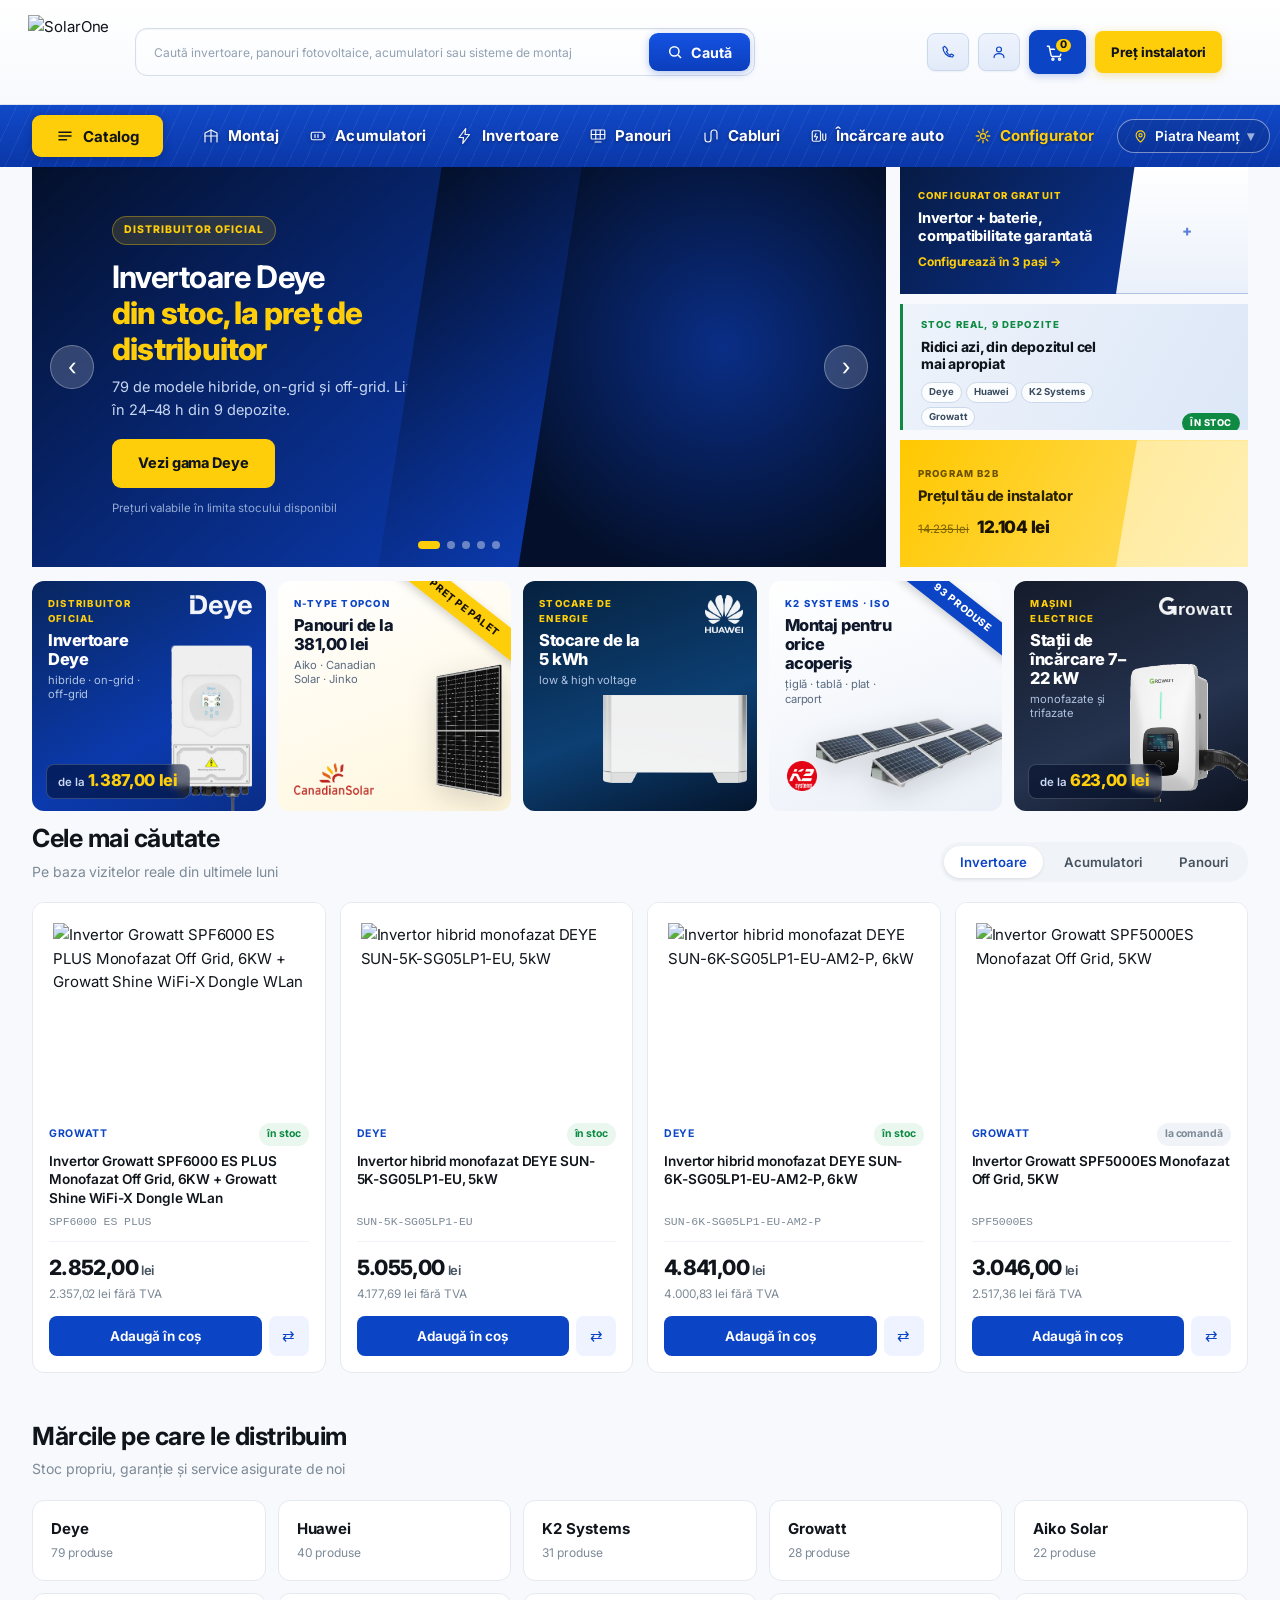
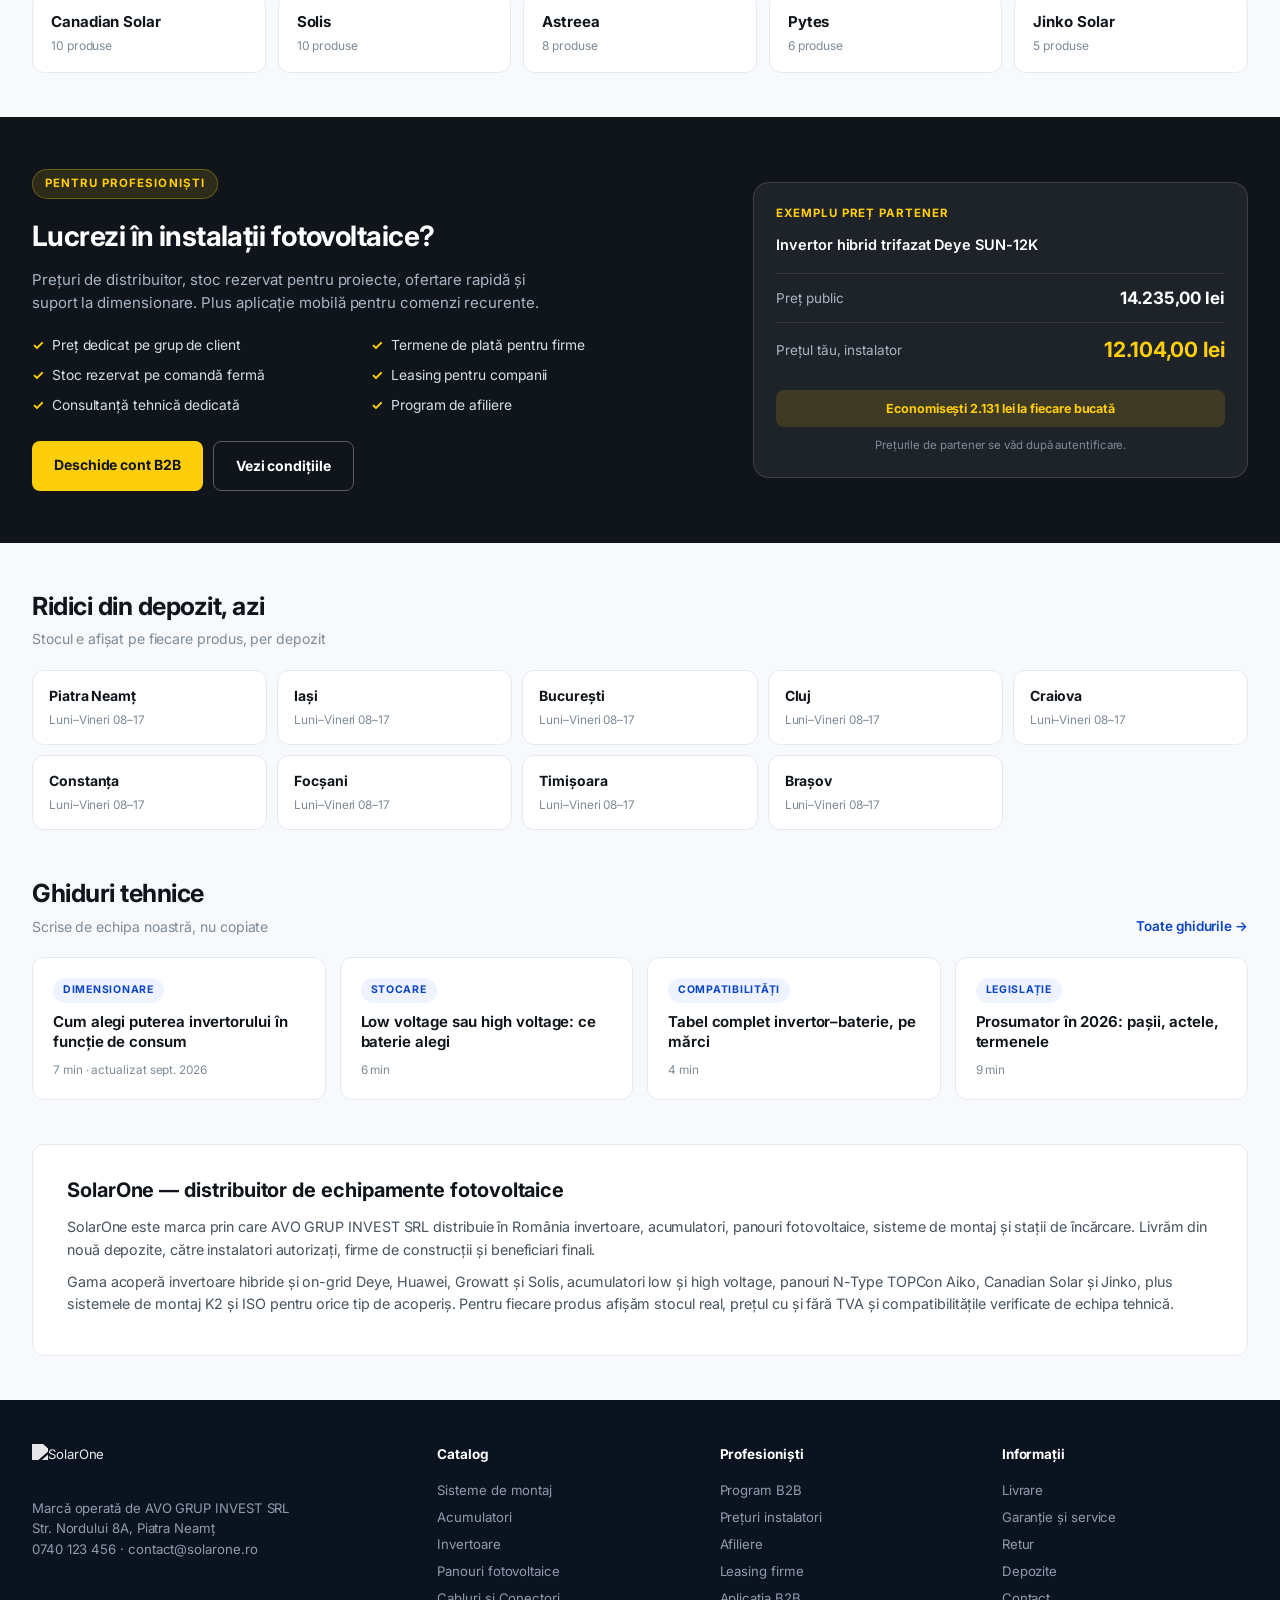
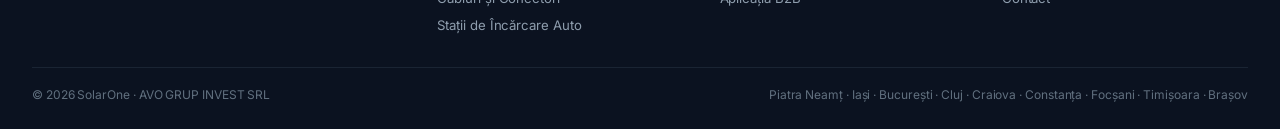
==== commit 1a33c3bb: "Punti la vechile cai /site/*, ca legaturile salvate sa functioneze Co-Authored-By: Claude Opus 5 (1M" ====
--- a/site/index.html
+++ b/site/index.html
@@ -1,616 +1,11 @@
-<!DOCTYPE html>
-<html lang="ro"><head>
-<meta charset="utf-8"><meta name="viewport" content="width=device-width,initial-scale=1">
-<meta name="robots" content="noindex, nofollow">
-<title>SolarOne — Distribuitor echipamente fotovoltaice</title>
-<link rel="preconnect" href="https://fonts.googleapis.com"><link rel="preconnect" href="https://fonts.gstatic.com" crossorigin>
-<link href="https://fonts.googleapis.com/css2?family=Inter:wght@400;500;600;700;800&display=swap" rel="stylesheet">
-<link rel="stylesheet" href="stil-v2.css">
-</head><body>
-
-<!-- ================= ANTET ================= -->
-<header class="hd"><div class="wrap hd-in">
-  <a class="logo" href="index.html"><img src="https://www.solarone.ro/image/catalog/Solar%20One-%20Sisteme%20Fotovoltaice%20Logo.png" alt="SolarOne"></a>
-
-  <div class="srch">
-    <input id="q" autocomplete="off" placeholder="Caută invertoare, panouri fotovoltaice, acumulatori sau sisteme de montaj">
-    <button class="s-btn"><svg viewBox="0 0 24 24" fill="none" stroke="currentColor" stroke-width="2.2"><circle cx="11" cy="11" r="7"/><path d="m21 21-4.3-4.3"/></svg> Caută</button>
-    <div class="s-res" id="res"></div>
-  </div>
-
-  <div class="hd-act">
-
-    <a class="hb hb-ghost" href="#">
-      <svg viewBox="0 0 24 24" fill="none" stroke="currentColor" stroke-width="1.8" stroke-linecap="round" stroke-linejoin="round"><path d="M4.5 5.2c0 8 6.3 14.3 14.3 14.3l1.7-2.6-3.6-1.8-1.8 1.8a13 13 0 0 1-5.4-5.4l1.8-1.8-1.8-3.6L7.1 3.5 4.5 5.2Z"/></svg>
-      <span>Contact</span>
-    </a>
-
-    <a class="hb hb-ghost" href="#">
-      <svg viewBox="0 0 24 24" fill="none" stroke="currentColor" stroke-width="1.8" stroke-linecap="round" stroke-linejoin="round"><circle cx="12" cy="8.2" r="3.7"/><path d="M4.6 20.4c0-3.8 3.6-5.9 7.4-5.9s7.4 2.1 7.4 5.9"/></svg>
-      <span>Autentificare</span>
-    </a>
-
-    <a class="hb hb-cart" href="#">
-      <span class="hb-ic">
-        <svg viewBox="0 0 24 24" fill="none" stroke="currentColor" stroke-width="1.8" stroke-linecap="round" stroke-linejoin="round"><path d="M3 4h2.2l2.5 11.6a1.8 1.8 0 0 0 1.8 1.4h8.3a1.8 1.8 0 0 0 1.8-1.4L21.4 8H6.2"/><circle cx="10" cy="20.4" r="1.3"/><circle cx="18.4" cy="20.4" r="1.3"/></svg>
-        <em class="hb-count">0</em>
-      </span>
-      <span class="hb-t"><b>Coș</b><i>0 lei</i></span>
-    </a>
-
-    <a class="b2b" href="#">Preț instalatori</a>
-
-  </div>
-<div class="energy-line"></div>
-</header>
-
-<!-- ================= NAVIGARE ================= -->
-<nav class="nav"><div class="wrap nav-in">
-
-  <div class="cat-panel" id="catPanel">
-    <div class="cp-in">
-
-      <aside class="cp-list">
-        <button class="cp-item on" data-c="0"><span class="cp-ic"><svg viewBox="0 0 24 24" fill="none" stroke="currentColor" stroke-width="1.6" stroke-linecap="round" stroke-linejoin="round"><rect x="2.5" y="4" width="19" height="12.5" rx="1.4"/><path d="M2.5 10.2h19M9 4v12.5M15 4v12.5M8.5 20.5h7M12 16.5v4"/></svg></span><span class="cp-n">Panouri fotovoltaice</span><span class="cp-c">40</span><span class="cp-ar">›</span></button><button class="cp-item" data-c="1"><span class="cp-ic"><svg viewBox="0 0 24 24" fill="none" stroke="currentColor" stroke-width="1.6" stroke-linecap="round" stroke-linejoin="round"><rect x="4" y="3" width="16" height="18" rx="2.4"/><path d="M13 7l-4 5.5h3L11 17l4-5.5h-3L13 7Z"/></svg></span><span class="cp-n">Invertoare</span><span class="cp-c">81</span><span class="cp-ar">›</span></button><button class="cp-item" data-c="2"><span class="cp-ic"><svg viewBox="0 0 24 24" fill="none" stroke="currentColor" stroke-width="1.6" stroke-linecap="round" stroke-linejoin="round"><rect x="2.5" y="7" width="15" height="10" rx="2.2"/><path d="M20.5 10.5v3"/><path d="M6 10.5v3M9.5 10.5v3M13 10.5v3"/></svg></span><span class="cp-n">Acumulatori</span><span class="cp-c">83</span><span class="cp-ar">›</span></button><button class="cp-item" data-c="3"><span class="cp-ic"><svg viewBox="0 0 24 24" fill="none" stroke="currentColor" stroke-width="1.6" stroke-linecap="round" stroke-linejoin="round"><circle cx="12" cy="8" r="3.2"/><path d="M12 1.8v1.6M12 12.6v1.6M18.2 8h-1.6M7.4 8H5.8M16.4 3.6l-1.1 1.1M8.7 11.3l-1.1 1.1M16.4 12.4l-1.1-1.1M8.7 4.7 7.6 3.6"/><path d="M3 21h18l-2.5-5h-13L3 21Z"/></svg></span><span class="cp-n">Sisteme fotovoltaice</span><span class="cp-c">11</span><span class="cp-ar">›</span></button><button class="cp-item" data-c="4"><span class="cp-ic"><svg viewBox="0 0 24 24" fill="none" stroke="currentColor" stroke-width="1.6" stroke-linecap="round" stroke-linejoin="round"><rect x="2.5" y="4" width="19" height="13" rx="2"/><path d="m6.5 13 3-4 2.6 2.8L16 7.5"/><path d="M8.5 20.5h7"/></svg></span><span class="cp-n">Sisteme de Monitorizare</span><span class="cp-c">12</span><span class="cp-ar">›</span></button><button class="cp-item" data-c="5"><span class="cp-ic"><svg viewBox="0 0 24 24" fill="none" stroke="currentColor" stroke-width="1.6" stroke-linecap="round" stroke-linejoin="round"><path d="M12 2.8 20 6v6.2c0 4.9-3.4 8.1-8 9.2-4.6-1.1-8-4.3-8-9.2V6l8-3.2Z"/><path d="m9.2 12 2 2 3.6-4"/></svg></span><span class="cp-n">Sigurante,Protectii, Optimizatoare</span><span class="cp-c">18</span><span class="cp-ar">›</span></button><button class="cp-item" data-c="6"><span class="cp-ic"><svg viewBox="0 0 24 24" fill="none" stroke="currentColor" stroke-width="1.6" stroke-linecap="round" stroke-linejoin="round"><path d="M3 20h18M6 20V9l6-4 6 4v11"/><path d="M6 13h12M12 5v15"/></svg></span><span class="cp-n">Sisteme de montaj</span><span class="cp-c">93</span><span class="cp-ar">›</span></button><button class="cp-item" data-c="7"><span class="cp-ic"><svg viewBox="0 0 24 24" fill="none" stroke="currentColor" stroke-width="1.6" stroke-linecap="round" stroke-linejoin="round"><path d="M5 3v6a4 4 0 0 0 8 0V3"/><path d="M7 3v3M11 3v3"/><path d="M9 15v2a4 4 0 0 0 8 0v-5"/><path d="M15 12h4"/></svg></span><span class="cp-n">Cabluri și Conectori</span><span class="cp-c">33</span><span class="cp-ar">›</span></button><button class="cp-item" data-c="8"><span class="cp-ic"><svg viewBox="0 0 24 24" fill="none" stroke="currentColor" stroke-width="1.6" stroke-linecap="round" stroke-linejoin="round"><rect x="3" y="4" width="11" height="16" rx="2"/><path d="M8.6 8.5 6.4 12.6h3.4L7.8 16.5"/><path d="M17 8v8a2.2 2.2 0 0 0 4.4 0V11l-2.2-3"/></svg></span><span class="cp-n">Stații de Încărcare Auto</span><span class="cp-c">20</span><span class="cp-ar">›</span></button><button class="cp-item" data-c="9"><span class="cp-ic"><svg viewBox="0 0 24 24" fill="none" stroke="currentColor" stroke-width="1.6" stroke-linecap="round" stroke-linejoin="round"><path d="M2.5 11 12 5l9.5 6"/><path d="M5 11v9M19 11v9"/><path d="M7.5 17.5h9"/><path d="M9 20.5v-2M15 20.5v-2"/></svg></span><span class="cp-n">Carport</span><span class="cp-c">4</span><span class="cp-ar">›</span></button>
-        <a class="cp-all" href="categorie.html">Vezi tot catalogul →</a>
-      </aside>
-
-      <div class="cp-body">
-        <div class="cp-pane on" data-p="0"><div class="cp-head"><h4>Panouri fotovoltaice</h4><a href="#">Toate cele 40 produse →</a></div><div class="cp-cols"><div class="cp-col"><a class="cp-k" href="categorie.html">Panouri fotovoltaice Aiko Solar <span>22</span></a></div><div class="cp-col"><a class="cp-k" href="categorie.html">Panouri fotovoltaice Canadian Solar <span>10</span></a></div><div class="cp-col"><a class="cp-k" href="categorie.html">Panouri fotovoltaice Jinko Solar <span>5</span></a></div><div class="cp-col"><a class="cp-k" href="categorie.html">Panouri fotovoltaice Longi Solar <span>1</span></a></div><div class="cp-col"><a class="cp-k" href="categorie.html">Panouri fotovoltaice Tongwei <span>1</span></a></div><div class="cp-col"><a class="cp-k" href="categorie.html">Panouri fotovoltaice Ulica Solar <span>1</span></a></div></div><div class="cp-prods"><span class="cp-pt">Cele mai căutate</span><div class="cp-pg"><a class="cp-p" href="produs.html"><img src="https://www.solarone.ro/image/catalog/output_images/panou-fotovoltaic-460w-canadian-solar-cs6-2-48td-460-n-type-topcon.jpg" alt="" loading="lazy"><span class="cp-pn">Panou fotovoltaic 460W Canadian Solar CS6.2-48TD-460, N-Type TOPCon, Rama neagra</span><span class="cp-pp">445,00 lei</span></a><a class="cp-p" href="produs.html"><img src="https://www.solarone.ro/image/catalog/output_images/panou-fotovoltaic-600w-aiko-aiko-a600-mah72mw-n-type-monocristalin.jpg" alt="" loading="lazy"><span class="cp-pn">Panou fotovoltaic 600W, Aiko, AIKO-A600-MAH72Mw, N-Type, Monocristalin</span><span class="cp-pp">550,00 lei</span></a><a class="cp-p" href="produs.html"><img src="https://www.solarone.ro/image/catalog/output_images/Panou-fotovoltaic-620W-Canadian-Solar-CS6-2-66TB-620W-N-type-TOPCon-1.png" alt="" loading="lazy"><span class="cp-pn">Panou fotovoltaic 620W Canadian Solar CS6.2-66TB-620W,Bifacial, N-type TOPCon</span><span class="cp-pp">599,00 lei</span></a><a class="cp-p" href="produs.html"><img src="https://www.solarone.ro/image/catalog/output_images/Panou-fotovoltaic-450W-Canadian-Solar-CS6-2-48TD-450-N-Type-TOPCon-All-Black.png" alt="" loading="lazy"><span class="cp-pn">Panou fotovoltaic 450W Canadian Solar CS6.2-48TD-450, N-Type TOPCon, All Black</span><span class="cp-pp">448,00 lei</span></a></div></div></div><div class="cp-pane" data-p="1"><div class="cp-head"><h4>Invertoare</h4><a href="#">Toate cele 81 produse →</a></div><div class="cp-cols"><div class="cp-col"><a class="cp-k" href="categorie.html">Invertoare Deye <span>31</span></a><div class="cp-subs"><a href="categorie.html">Invertoare Deye monofazate hibride <span>8</span></a><a href="categorie.html">Invertoare Deye trifazate On-Grid <span>6</span></a><a href="categorie.html">Invertoare Deye trifazate hibride <span>17</span></a><a href="categorie.html">Soluții de stocare Deye <span>31</span></a></div></div><div class="cp-col"><a class="cp-k" href="categorie.html">Invertoare Huawei <span>23</span></a><div class="cp-subs"><a href="categorie.html">Invertoare Huawei monofazate hibride <span>5</span></a><a href="categorie.html">Invertoare Huawei trifazate <span>18</span></a></div></div><div class="cp-col"><a class="cp-k" href="categorie.html">Invertoare Growatt <span>13</span></a><div class="cp-subs"><a href="categorie.html">Invertoare Growatt monofazate <span>5</span></a><a href="categorie.html">Invertoare Growatt trifazate <span>8</span></a></div></div><div class="cp-col"><a class="cp-k" href="categorie.html">Invertoare Solis/Pytes <span>10</span></a><div class="cp-subs"><a href="categorie.html">Invertoare Solis monofazate hibride <span>2</span></a><a href="categorie.html">Invertoare Solis trifazate hibride <span>6</span></a><a href="categorie.html">Invertoare Solis trifazate <span>2</span></a></div></div></div><div class="cp-prods"><span class="cp-pt">Cele mai căutate</span><div class="cp-pg"><a class="cp-p" href="produs.html"><img src="https://www.solarone.ro/image/catalog/output_images/invertor-growatt-spf6000-es-plus-monofazat-off-grid-6kw-growatt-shine-wifi-x-dongle-wlan.jpg" alt="" loading="lazy"><span class="cp-pn">Invertor Growatt SPF6000 ES PLUS Monofazat Off Grid, 6KW + Growatt Shine WiFi-X Dongle WLan</span><span class="cp-pp">2.852,00 lei</span></a><a class="cp-p" href="produs.html"><img src="https://www.solarone.ro/image/catalog/output_images/invertor-hibrid-monofazat-deye-sun-5k-sg03lp1-eu-5kw.jpg" alt="" loading="lazy"><span class="cp-pn">Invertor hibrid monofazat DEYE SUN-5K-SG05LP1-EU, 5kW</span><span class="cp-pp">5.055,00 lei</span></a><a class="cp-p" href="produs.html"><img src="https://www.solarone.ro/image/catalog/output_images/Invertor-hibrid-monofazat-DEYE-SUN-6K-SG05LP1-EU-AM2-P-6kW-1.png" alt="" loading="lazy"><span class="cp-pn">Invertor hibrid monofazat DEYE SUN-6K-SG05LP1-EU-AM2-P, 6kW</span><span class="cp-pp">4.841,00 lei</span></a><a class="cp-p" href="produs.html"><img src="https://www.solarone.ro/image/catalog/output_images/invertor-growatt-spf5000es-monofazat-off-grid-5kw.jpg" alt="" loading="lazy"><span class="cp-pn">Invertor Growatt SPF5000ES Monofazat Off Grid, 5KW</span><span class="cp-pp">3.046,00 lei</span></a></div></div></div><div class="cp-pane" data-p="2"><div class="cp-head"><h4>Acumulatori</h4><a href="#">Toate cele 83 produse →</a></div><div class="cp-cols"><div class="cp-col"><a class="cp-k" href="categorie.html">Acumulatori Deye <span>40</span></a><div class="cp-subs"><a href="categorie.html">Pachete invertor și acumulatori Deye <span>5</span></a><a href="categorie.html">Acumulatori Deye Low Voltage <span>9</span></a><a href="categorie.html">Acumulatori Deye High Voltage <span>18</span></a><a href="categorie.html">Unități de control Deye pentru acumulatori <span>3</span></a></div></div><div class="cp-col"><a class="cp-k" href="categorie.html">Acumulatori Huawei <span>13</span></a></div><div class="cp-col"><a class="cp-k" href="categorie.html">Acumulatori Pytes <span>10</span></a></div><div class="cp-col"><a class="cp-k" href="categorie.html">Acumulatori Growatt <span>8</span></a></div><div class="cp-col"><a class="cp-k" href="categorie.html">Acumulatori Felicity Solar <span>5</span></a></div><div class="cp-col"><a class="cp-k" href="categorie.html">Acumulatori Dyness <span>3</span></a></div><div class="cp-col"><a class="cp-k" href="categorie.html">Acumulatori Enershare <span>2</span></a></div><div class="cp-col"><a class="cp-k" href="categorie.html">Acumulatori ATMOCE <span>2</span></a></div><div class="cp-col"><a class="cp-k" href="categorie.html">Acumulatori PCENERSYS <span>2</span></a></div><div class="cp-col"><a class="cp-k" href="categorie.html">Acumulatori Hailei <span>2</span></a></div></div><div class="cp-prods"><span class="cp-pt">Cele mai căutate</span><div class="cp-pg"><a class="cp-p" href="produs.html"><img src="https://www.solarone.ro/image/catalog/output_images/acumulator-deye-se-g5-1pro-b-5-12-kwh-low-voltage.jpg" alt="" loading="lazy"><span class="cp-pn">Acumulator Deye SE-G5.1PRO-B, 5.12 kWh low-voltage</span><span class="cp-pp">4.450,00 lei</span></a><a class="cp-p" href="produs.html"><img src="https://www.solarone.ro/image/catalog/output_images/acumulator-huawei-luna2000-5kw-e0-lifepo4-5-0-kwh.jpg" alt="" loading="lazy"><span class="cp-pn">Acumulator Huawei LUNA2000-5KW-E0, LifePo4, 5.0 kWh</span><span class="cp-pp">11.925,00 lei</span></a><a class="cp-p" href="produs.html"><img src="https://www.solarone.ro/image/catalog/output_images/acumulator-deye-litiu-lifepo4-bos-g-512-kwh-PACK5.1.jpeg" alt="" loading="lazy"><span class="cp-pn">Acumulator Deye BOS-G (PACK5.1), 5.12 kWh high-voltage</span><span class="cp-pp">4.799,00 lei</span></a><a class="cp-p" href="produs.html"><img src="https://www.solarone.ro/image/catalog/output_images/acumulator-pytes-litiu-lifepo4-e-box-48100r-48v-5-12kwh.jpg" alt="" loading="lazy"><span class="cp-pn">Acumulator Pytes Litiu LifePo4 E-BOX-48100R, 48V 5.12kWh</span><span class="cp-pp">4.444,00 lei</span></a></div></div></div><div class="cp-pane" data-p="3"><div class="cp-head"><h4>Sisteme fotovoltaice</h4><a href="#">Toate cele 11 produse →</a></div><div class="cp-cols"><div class="cp-col"><a class="cp-k" href="categorie.html">Sisteme fotovoltaice fără montaj <span>10</span></a><div class="cp-subs"><a href="categorie.html">Pachet invertor și panouri solare fără montaj <span>3</span></a><a href="categorie.html">Pachet invertor și acumulatori fără montaj <span>6</span></a></div></div><div class="cp-col"><a class="cp-k" href="categorie.html">Sisteme fotovoltaice cu montaj <span>10</span></a><div class="cp-subs"><a href="categorie.html">Sisteme fotovoltaice cu montaj monofazate <span>2</span></a><a href="categorie.html">Sisteme fotovoltaice cu montaj trifazate <span>8</span></a></div></div></div><div class="cp-prods"><span class="cp-pt">Cele mai căutate</span><div class="cp-pg"><a class="cp-p" href="produs.html"><img src="https://www.solarone.ro/image/catalog/output_images/Sistem-fotovoltaic-monofazat-complet-5-98-kWp-cu-montaj-inclus-invertor-hibrid-DEYE-6kW-pregătit-pentru-prosumator-5-1.png" alt="" loading="lazy"><span class="cp-pn">Sistem fotovoltaic 6kW monofazat, complet, cu montaj inclus</span><span class="cp-pp">22.557,00 lei</span></a><a class="cp-p" href="produs.html"><img src="https://www.solarone.ro/image/catalog/output_images/sistem-fotovoltaic-trifazat-10kw-deye-montaj-inclus-7.png" alt="" loading="lazy"><span class="cp-pn">Sistem fotovoltaic 10kW trifazat cu montaj inclus – invertor hibrid DEYE (fără stocare)</span><span class="cp-pp">38.110,00 lei</span></a><a class="cp-p" href="produs.html"><img src="https://www.solarone.ro/image/catalog/output_images/sistem-fotovoltaic-trifazat-10kw-montaj-inclus-deye-rw-16-6.png" alt="" loading="lazy"><span class="cp-pn">Sistem fotovoltaic 10kW trifazat cu montaj inclus – invertor hibrid DEYE + stocare 16 kWh</span><span class="cp-pp">49.440,00 lei</span></a><a class="cp-p" href="produs.html"><img src="https://www.solarone.ro/image/catalog/output_images/Sistem-fotovoltaic-monofazat-complet-5-98-kWp-cu-montaj-inclus-invertor-Growatt-SPF-6000-ES-PLUS-Off-grid-monofazat-WiFi-X-Dongle-WLAN-acumulator-Pytes-5-12KwH.png" alt="" loading="lazy"><span class="cp-pn">Sistem fotovoltaic 6kW OFF-GRID, monofazat complet cu montaj inclus</span><span class="cp-pp">23.690,00 lei</span></a></div></div></div><div class="cp-pane" data-p="4"><div class="cp-head"><h4>Sisteme de Monitorizare</h4><a href="#">Toate cele 12 produse →</a></div><div class="cp-cols"><div class="cp-empty">Categorie fără subcategorii — vezi direct lista de produse.</div></div><div class="cp-prods"><span class="cp-pt">Cele mai căutate</span><div class="cp-pg"><a class="cp-p" href="produs.html"><img src="https://www.solarone.ro/image/catalog/output_images/contor-inteligent-monofazat-huawei-ddsu666-h-100a.jpg" alt="" loading="lazy"><span class="cp-pn">Contor inteligent monofazat Huawei DDSU666-H 100A</span><span class="cp-pp">597,00 lei</span></a><a class="cp-p" href="produs.html"><img src="https://www.solarone.ro/image/catalog/output_images/contor-inteligent-dtsu666-h-trifazat-0.png" alt="" loading="lazy"><span class="cp-pn">Contor Inteligent DTSU666-H Trifazat 250A/50mA</span><span class="cp-pp">938,00 lei</span></a><a class="cp-p" href="produs.html"><img src="https://www.solarone.ro/image/catalog/output_images/contor-inteligent-smart-meter-growatt-trifazat-smart-power-meter-tpm-c-chint-dtsu666.jpg" alt="" loading="lazy"><span class="cp-pn">Contor inteligent (Smart meter) Growatt, trifazat Smart Power Meter TPM-C - CHiNT DTSU666</span><span class="cp-pp">778,00 lei</span></a><a class="cp-p" href="produs.html"><img src="https://www.solarone.ro/image/catalog/output_images/contor-trifazat-indirect-huawei-dtsu666-fe-pentru-statie-electrica-huawei.jpg" alt="" loading="lazy"><span class="cp-pn">Contor trifazat indirect Huawei DTSU666-FE pentru stație electrică HUAWEI</span><span class="cp-pp">1.426,00 lei</span></a></div></div></div><div class="cp-pane" data-p="5"><div class="cp-head"><h4>Sigurante,Protectii, Optimizatoare</h4><a href="#">Toate cele 18 produse →</a></div><div class="cp-cols"><div class="cp-empty">Categorie fără subcategorii — vezi direct lista de produse.</div></div><div class="cp-prods"><span class="cp-pt">Cele mai căutate</span><div class="cp-pg"><a class="cp-p" href="produs.html"><img src="https://www.solarone.ro/image/catalog/output_images/smart-pv-optimizer-sun2000-450w-p2.jpg" alt="" loading="lazy"><span class="cp-pn">Optimizator Huawei (Smart PV Optimizer) 450W SUN2000-450W-P2</span><span class="cp-pp">234,00 lei</span></a><a class="cp-p" href="produs.html"><img src="https://www.solarone.ro/image/catalog/output_images/tub-copex-ignifug-cu-fir-de-tragere-diametru-25mm-lungime-50m.jpg" alt="" loading="lazy"><span class="cp-pn">Tub Copex ignifug cu fir de tragere, diametru 25mm, lungime 50m</span><span class="cp-pp">135,00 lei</span></a><a class="cp-p" href="produs.html"><img src="https://www.solarone.ro/image/catalog/output_images/optimizator-tigo-ts4-a-o-cablu-mc4-1-2m.jpg" alt="" loading="lazy"><span class="cp-pn">Optimizator Tigo TS4-A-O, cablu MC4 1,2m</span><span class="cp-pp">297,00 lei</span></a><a class="cp-p" href="produs.html"><img src="https://www.solarone.ro/image/catalog/output_images/tub-copex-ignifug-cu-fir-de-tragere-diametru-32mm-lungime-50m.jpg" alt="" loading="lazy"><span class="cp-pn">Tub Copex ignifug cu fir de tragere, diametru 32mm, lungime 50m</span><span class="cp-pp">172,00 lei</span></a></div></div></div><div class="cp-pane" data-p="6"><div class="cp-head"><h4>Sisteme de montaj</h4><a href="#">Toate cele 93 produse →</a></div><div class="cp-cols"><div class="cp-col"><a class="cp-k" href="categorie.html">Alte sisteme de montaj fotovoltaice <span>46</span></a></div><div class="cp-col"><a class="cp-k" href="categorie.html">Sisteme de montaj K2 <span>31</span></a></div><div class="cp-col"><a class="cp-k" href="categorie.html">Sisteme de montaj ISO <span>19</span></a></div><div class="cp-col"><a class="cp-k" href="categorie.html">Sisteme de montaj Profil tip H <span>10</span></a></div><div class="cp-col"><a class="cp-k" href="categorie.html">Kituri complete sisteme de montaj <span>3</span></a></div></div><div class="cp-prods"><span class="cp-pt">Cele mai căutate</span><div class="cp-pg"><a class="cp-p" href="produs.html"><img src="https://www.solarone.ro/image/catalog/output_images/sistem-de-montaj-panouri-fotovoltaice-pi-057-2.png" alt="" loading="lazy"><span class="cp-pn">Sistem de montaj panouri fotovoltaice, PI-057.1</span><span class="cp-pp">1.069,00 lei</span></a><a class="cp-p" href="produs.html"><img src="https://www.solarone.ro/image/catalog/output_images/sistem-de-montaj-panouri-fotovoltaice-click-in-pb-092-2-1-set-l2818-25dge-orizontal-x5.png" alt="" loading="lazy"><span class="cp-pn">Sistem de montaj panouri fotovoltaice click-in, PB-092.2 1 SET L2818 25DGE Orizontal</span><span class="cp-pp">884,00 lei</span></a><a class="cp-p" href="produs.html"><img src="https://www.solarone.ro/image/catalog/output_images/sistem-de-montaj-panouri-fotovoltaice-click-in-pb-092-2-1-set-l2818-25dge-orizontal-x5.png" alt="" loading="lazy"><span class="cp-pn">Sistem de montaj panouri fotovoltaice click-in, PB-094 1 SET L2818 15DGE Orizontal</span><span class="cp-pp">884,00 lei</span></a><a class="cp-p" href="produs.html"><img src="https://www.solarone.ro/image/catalog/output_images/sistem-de-montaj-panouri-fotovoltaice-pb-098-montare-acoperis-plat.jpg" alt="" loading="lazy"><span class="cp-pn">Sistem de montaj panouri fotovoltaice PB-098, montare acoperis plat</span><span class="cp-pp">375,00 lei</span></a></div></div></div><div class="cp-pane" data-p="7"><div class="cp-head"><h4>Cabluri și Conectori</h4><a href="#">Toate cele 33 produse →</a></div><div class="cp-cols"><div class="cp-empty">Categorie fără subcategorii — vezi direct lista de produse.</div></div><div class="cp-prods"><span class="cp-pt">Cele mai căutate</span><div class="cp-pg"><a class="cp-p" href="produs.html"><img src="https://www.solarone.ro/image/catalog/output_images/cablu-pentru-panouri-solare-6-mm2-h1z2z2-k-rosu-topsolar-cca-s1d2a1.jpg" alt="" loading="lazy"><span class="cp-pn">Cablu pentru panouri solare 6 mm², H1Z2Z2-K, rosu,TopSolar Cca-s1d2a1</span><span class="cp-pp">9,70 lei</span></a><a class="cp-p" href="produs.html"><img src="https://www.solarone.ro/image/catalog/output_images/cablu-pentru-panouri-solare-6-mm2-h1z2z2-k-negru-topsolar-cca-s1d2a1.jpg" alt="" loading="lazy"><span class="cp-pn">Cablu pentru panouri solare 6 mm², H1Z2Z2-K, negru, TopSolar Cca-s1d2a1</span><span class="cp-pp">9,70 lei</span></a><a class="cp-p" href="produs.html"><img src="https://www.solarone.ro/image/catalog/output_images/cablu-rv-k-5x6-mmp.jpg" alt="" loading="lazy"><span class="cp-pn">Cablu RV-K 5x6 mmp</span><span class="cp-pp">35,00 lei</span></a><a class="cp-p" href="produs.html"><img src="https://www.solarone.ro/image/catalog/output_images/tub-copex-ignifug-cu-fir-de-tragere-diametru-25mm-lungime-50m.jpg" alt="" loading="lazy"><span class="cp-pn">Tub Copex ignifug cu fir de tragere, diametru 25mm, lungime 50m</span><span class="cp-pp">135,00 lei</span></a></div></div></div><div class="cp-pane" data-p="8"><div class="cp-head"><h4>Stații de Încărcare Auto</h4><a href="#">Toate cele 20 produse →</a></div><div class="cp-cols"><div class="cp-col"><a class="cp-k" href="categorie.html">Stații de încărcare auto trifazate <span>14</span></a></div><div class="cp-col"><a class="cp-k" href="categorie.html">Stații de încărcare auto monofazate <span>5</span></a></div><div class="cp-col"><a class="cp-k" href="categorie.html">Stații de încărcare auto Deye <span>5</span></a></div></div><div class="cp-prods"><span class="cp-pt">Cele mai căutate</span><div class="cp-pg"><a class="cp-p" href="produs.html"><img src="https://www.solarone.ro/image/catalog/output_images/statie-de-incarcare-auto-trifazata-huawei-scharger-22kt-s0-type-2-22kw.jpg" alt="" loading="lazy"><span class="cp-pn">Statie de incarcare auto trifazata Huawei SCharger-22KT-S0, TYPE 2, 22kW</span><span class="cp-pp">3.790,00 lei</span></a><a class="cp-p" href="produs.html"><img src="https://www.solarone.ro/image/catalog/output_images/Statie-de-incarcare-Auto-Deye-11-KW-SUN-EVSE11K01-EU-AC-trifazata-LoRa-Wi-FI-IP67.png" alt="" loading="lazy"><span class="cp-pn">Statie de incarcare Auto Deye , 11 KW,  SUN-EVSE11K01-EU-AC, trifazată, LoRa / Wi-Fi, IP67</span><span class="cp-pp">2.184,00 lei</span></a><a class="cp-p" href="produs.html"><img src="https://www.solarone.ro/image/catalog/output_images/incarcator-auto-electric-deye-sun-evse22k01-22kw-trifazat-01.png" alt="" loading="lazy"><span class="cp-pn">Încărcător auto electric DEYE SUN-EVSE22K01 – 22 kW, trifazat</span><span class="cp-pp">2.493,00 lei</span></a><a class="cp-p" href="produs.html"><img src="https://www.solarone.ro/image/catalog/output_images/statie-de-incarcare-auto-growatt-thor-22as-s-4g.jpg" alt="" loading="lazy"><span class="cp-pn">Statie de incarcare Auto Growatt, THOR 22AS-S 4G</span><span class="cp-pp">3.629,00 lei</span></a></div></div></div><div class="cp-pane" data-p="9"><div class="cp-head"><h4>Carport</h4><a href="#">Toate cele 4 produse →</a></div><div class="cp-cols"><div class="cp-empty">Categorie fără subcategorii — vezi direct lista de produse.</div></div><div class="cp-prods"><span class="cp-pt">Cele mai căutate</span><div class="cp-pg"><a class="cp-p" href="produs.html"><img src="https://www.solarone.ro/image/catalog/output_images/kit-carport-2-masini.jpg" alt="" loading="lazy"><span class="cp-pn">Kit CARPORT 2 masini</span><span class="cp-pp">38.290,00 lei</span></a><a class="cp-p" href="produs.html"><img src="https://www.solarone.ro/image/catalog/output_images/kit-carport-1-masina.jpg" alt="" loading="lazy"><span class="cp-pn">Kit CARPORT 1 masina</span><span class="cp-pp">29.313,00 lei</span></a><a class="cp-p" href="produs.html"><img src="https://www.solarone.ro/image/catalog/output_images/carport-wsc-2-masini.jpg" alt="" loading="lazy"><span class="cp-pn">CARPORT WSC 2 Masini</span><span class="cp-pp">20.685,00 lei</span></a><a class="cp-p" href="produs.html"><img src="https://www.solarone.ro/image/catalog/output_images/carport-wsc-1-masina.jpg" alt="" loading="lazy"><span class="cp-pn">CARPORT WSC 1 Masina</span><span class="cp-pp">17.417,00 lei</span></a></div></div></div>
-      </div>
-
-    </div>
-  </div>
-
-  <button class="cat-btn">
-    <svg viewBox="0 0 24 24" fill="none" stroke="currentColor" stroke-width="2" stroke-linecap="round"><path d="M4 7h16M4 12h16M4 17h10"/></svg>
-    Catalog
-  </button>
-
-  <ul class="nav-l">
-    <li><a href="categorie.html"><span class="n-i"><svg viewBox="0 0 24 24" fill="none" stroke="currentColor" stroke-width="1.6" stroke-linecap="round" stroke-linejoin="round"><path d="M4 20V8l8-4 8 4v12"/><path d="M4 12h16M12 4v16"/></svg></span>Montaj</a><div class="mega"><div class="mega-in"><div class="mega-c"><h5>Subcategorii</h5><a href="#">Alte sisteme de montaj fotovoltaice <span>46</span></a><a href="#">Sisteme de montaj K2 <span>31</span></a><a href="#">Sisteme de montaj ISO <span>19</span></a><a href="#">Sisteme de montaj Profil tip H <span>10</span></a><a href="#">Kituri complete sisteme de montaj <span>3</span></a></div><div class="mega-c"><h5>Pe marcă</h5><a href="#">Deye <span>79</span></a><a href="#">Huawei <span>40</span></a><a href="#">K2 Systems <span>31</span></a><a href="#">Growatt <span>28</span></a><a href="#">Aiko Solar <span>22</span></a></div><div class="mega-p"><span class="mp-t">Ghid</span><b>Cum alegi din Sisteme de montaj</b><p>Criterii tehnice explicate de echipa noastră, nu texte copiate.</p><span class="mp-l">Citește ghidul →</span></div></div></div></li><li><a href="categorie.html"><span class="n-i"><svg viewBox="0 0 24 24" fill="none" stroke="currentColor" stroke-width="1.6" stroke-linecap="round" stroke-linejoin="round"><rect x="3" y="7" width="16" height="10" rx="2"/><path d="M21 10v4"/><path d="M8 10v4M12 10v4"/></svg></span>Acumulatori</a><div class="mega"><div class="mega-in"><div class="mega-c"><h5>Subcategorii</h5><a href="#">Acumulatori Deye <span>40</span></a><a href="#">Acumulatori Huawei <span>13</span></a><a href="#">Acumulatori Pytes <span>10</span></a><a href="#">Acumulatori Growatt <span>8</span></a><a href="#">Acumulatori Felicity Solar <span>5</span></a></div><div class="mega-c"><h5>Pe marcă</h5><a href="#">Deye <span>79</span></a><a href="#">Huawei <span>40</span></a><a href="#">K2 Systems <span>31</span></a><a href="#">Growatt <span>28</span></a><a href="#">Aiko Solar <span>22</span></a></div><div class="mega-p"><span class="mp-t">Ghid</span><b>Cum alegi din Acumulatori</b><p>Criterii tehnice explicate de echipa noastră, nu texte copiate.</p><span class="mp-l">Citește ghidul →</span></div></div></div></li><li><a href="categorie.html"><span class="n-i"><svg viewBox="0 0 24 24" fill="none" stroke="currentColor" stroke-width="1.6" stroke-linecap="round" stroke-linejoin="round"><path d="M13 2 4 14h6l-1 8 9-12h-6l1-8Z"/></svg></span>Invertoare</a><div class="mega"><div class="mega-in"><div class="mega-c"><h5>Subcategorii</h5><a href="#">Invertoare Deye <span>31</span></a><a href="#">Invertoare Huawei <span>23</span></a><a href="#">Invertoare Growatt <span>13</span></a><a href="#">Invertoare Solis/Pytes <span>10</span></a></div><div class="mega-c"><h5>Pe marcă</h5><a href="#">Deye <span>79</span></a><a href="#">Huawei <span>40</span></a><a href="#">K2 Systems <span>31</span></a><a href="#">Growatt <span>28</span></a><a href="#">Aiko Solar <span>22</span></a></div><div class="mega-p"><span class="mp-t">Ghid</span><b>Cum alegi din Invertoare</b><p>Criterii tehnice explicate de echipa noastră, nu texte copiate.</p><span class="mp-l">Citește ghidul →</span></div></div></div></li><li><a href="categorie.html"><span class="n-i"><svg viewBox="0 0 24 24" fill="none" stroke="currentColor" stroke-width="1.6" stroke-linecap="round" stroke-linejoin="round"><rect x="3" y="4" width="18" height="12" rx="1"/><path d="M3 10h18M9 4v12M15 4v12M8 20h8"/></svg></span>Panouri</a><div class="mega"><div class="mega-in"><div class="mega-c"><h5>Subcategorii</h5><a href="#">Panouri fotovoltaice Aiko Solar <span>22</span></a><a href="#">Panouri fotovoltaice Canadian Solar <span>10</span></a><a href="#">Panouri fotovoltaice Jinko Solar <span>5</span></a><a href="#">Panouri fotovoltaice Longi Solar <span>1</span></a><a href="#">Panouri fotovoltaice Tongwei <span>1</span></a></div><div class="mega-c"><h5>Pe marcă</h5><a href="#">Deye <span>79</span></a><a href="#">Huawei <span>40</span></a><a href="#">K2 Systems <span>31</span></a><a href="#">Growatt <span>28</span></a><a href="#">Aiko Solar <span>22</span></a></div><div class="mega-p"><span class="mp-t">Ghid</span><b>Cum alegi din Panouri fotovoltaice</b><p>Criterii tehnice explicate de echipa noastră, nu texte copiate.</p><span class="mp-l">Citește ghidul →</span></div></div></div></li><li><a href="categorie.html"><span class="n-i"><svg viewBox="0 0 24 24" fill="none" stroke="currentColor" stroke-width="1.6" stroke-linecap="round" stroke-linejoin="round"><path d="M4 8v8a4 4 0 0 0 8 0V8a4 4 0 0 1 8 0v8"/></svg></span>Cabluri</a></li><li><a href="categorie.html"><span class="n-i"><svg viewBox="0 0 24 24" fill="none" stroke="currentColor" stroke-width="1.6" stroke-linecap="round" stroke-linejoin="round"><rect x="3" y="5" width="11" height="14" rx="2"/><path d="M8 9l-2 4h4l-2 4"/><path d="M17 9v7a2 2 0 0 0 4 0V9"/></svg></span>Încărcare auto</a><div class="mega"><div class="mega-in"><div class="mega-c"><h5>Subcategorii</h5><a href="#">Stații de încărcare auto trifazate <span>14</span></a><a href="#">Stații de încărcare auto monofazate <span>5</span></a><a href="#">Stații de încărcare auto Deye <span>5</span></a></div><div class="mega-c"><h5>Pe marcă</h5><a href="#">Deye <span>79</span></a><a href="#">Huawei <span>40</span></a><a href="#">K2 Systems <span>31</span></a><a href="#">Growatt <span>28</span></a><a href="#">Aiko Solar <span>22</span></a></div><div class="mega-p"><span class="mp-t">Ghid</span><b>Cum alegi din Stații de Încărcare Auto</b><p>Criterii tehnice explicate de echipa noastră, nu texte copiate.</p><span class="mp-l">Citește ghidul →</span></div></div></div></li>
-    <li class="hot"><a href="#configurator"><span class="n-i"><svg viewBox="0 0 24 24" fill="none" stroke="currentColor" stroke-width="1.8" stroke-linecap="round"><path d="M12 3v3M12 18v3M3 12h3M18 12h3M5.6 5.6l2.1 2.1M16.3 16.3l2.1 2.1M18.4 5.6l-2.1 2.1M7.7 16.3l-2.1 2.1"/><circle cx="12" cy="12" r="3.4"/></svg></span>Configurator</a></li>
-  </ul>
-
-  <div class="nav-r">
-    <button class="dep-sel">
-      <svg viewBox="0 0 24 24" fill="none" stroke="currentColor" stroke-width="1.8"><path d="M12 21s7-6 7-11a7 7 0 1 0-14 0c0 5 7 11 7 11Z"/><circle cx="12" cy="10" r="2.6"/></svg>
-      Piatra Neamț <i>▾</i>
-    </button>
-    <div class="tva-sw" id="tvaSw">
-      <button class="on" data-tva="1">cu TVA</button><button data-tva="0">fără TVA</button>
-    </div>
-  </div>
-
-</div></nav>
-
-<!-- ================= PROMOȚII (banner + casete) ================= -->
-<section class="promo-zone"><div class="wrap">
-
-  <div class="promo-top">
-    <div class="banner" id="banner">
-      <div class="b-track" id="bTrack">
-      <div class="slide on" data-i="0">
-        <div class="sl-txt">
-          <span class="sl-tag">Distribuitor oficial</span>
-          <h2>Invertoare Deye<br><b>din stoc, la preț de distribuitor</b></h2>
-          <p>79 de modele hibride, on-grid și off-grid. Livrare în 24–48 h din 9 depozite.</p>
-          <a class="sl-btn" href="categorie.html">Vezi gama Deye</a>
-          <span class="sl-note">Prețuri valabile în limita stocului disponibil</span>
-        </div>
-        <div class="sl-img"><img src="https://www.solarone.ro/image/catalog/output_images/invertor-hibrid-monofazat-deye-sun-5k-sg03lp1-eu-5kw.jpg" alt=""></div>
-      </div>
-
-      <div class="slide" data-i="1">
-        <div class="sl-txt amber">
-          <span class="sl-tag dark">Program B2B</span>
-          <h2>Ești instalator?<br><b>Prețuri dedicate partenerilor</b></h2>
-          <p>Cont B2B cu prețuri de distribuitor, termene de plată și stoc rezervat pentru proiecte.</p>
-          <a class="sl-btn dark" href="#">Deschide cont B2B</a>
-          <span class="sl-note dark">Aprobare în maximum 24 de ore lucrătoare</span>
-        </div>
-        <div class="sl-img"><img src="https://www.solarone.ro/image/catalog/output_images/acumulator-deye-se-g5-1pro-b-5-12-kwh-low-voltage.jpg" alt=""></div>
-      </div>
-
-      <div class="slide" data-i="2">
-        <div class="sl-txt">
-          <span class="sl-tag">Sisteme complete</span>
-          <h2>Sistem fotovoltaic la cheie<br><b>cu montaj și dosar prosumator</b></h2>
-          <p>Proiectare, echipamente, montaj și acte. Un singur furnizor, un singur preț.</p>
-          <a class="sl-btn" href="#">Cere ofertă</a>
-          <span class="sl-note">Monofazat și trifazat, de la 3 la 30 kW</span>
-        </div>
-        <div class="sl-img"><img src="https://www.solarone.ro/image/catalog/output_images/panou-fotovoltaic-460w-canadian-solar-cs6-2-48td-460-n-type-topcon.jpg" alt=""></div>
-      </div>
-
-      <div class="slide" data-i="3">
-        <div class="sl-txt rays">
-          <span class="sl-tag">Stocare de energie</span>
-          <h2>Acumulatori Deye și Pytes<br><b>low și high voltage, din stoc</b></h2>
-          <p>De la 5 kWh pentru o casă, până la sisteme industriale de 100 kWh. Compatibilități verificate de echipa tehnică.</p>
-          <a class="sl-btn" href="categorie.html">Vezi acumulatorii</a>
-          <span class="sl-note">Garanție 10 ani · montaj și punere în funcțiune</span>
-        </div>
-        <div class="sl-img rays-img"><img src="https://www.solarone.ro/image/catalog/output_images/acumulator-huawei-luna2000-5kw-e0-lifepo4-5-0-kwh.jpg" alt=""></div>
-      </div>
-
-      <div class="slide" data-i="4">
-        <div class="sl-txt grid-bg">
-          <span class="sl-tag">Panouri N-Type TOPCon</span>
-          <h2>Aiko, Canadian Solar, Jinko<br><b>preț pe palet, livrare în toată țara</b></h2>
-          <p>Panouri de 450–620 W, bifaciale și all black. Comenzi pe palet sau pe container, cu transport inclus.</p>
-          <a class="sl-btn" href="categorie.html">Cere preț pe palet</a>
-          <span class="sl-note">Reduceri de la 33 de bucăți</span>
-        </div>
-        <div class="sl-img grid-img"><img src="https://www.solarone.ro/image/catalog/output_images/panou-fotovoltaic-600w-aiko-aiko-a600-mah72mw-n-type-monocristalin.jpg" alt=""></div>
-      </div>
-
-      </div>
-
-      <button class="b-nav prev" id="bPrev">‹</button>
-      <button class="b-nav next" id="bNext">›</button>
-      <div class="b-dots" id="bDots"><span class="on"></span><span></span><span></span><span></span><span></span></div>
-    </div>
-
-    <aside class="side-promo">
-
-      <!-- 1. CONFIGURATOR: doua produse pe un podium, sugereaza compatibilitatea -->
-      <a class="pz pz-cfg" href="#">
-        <div class="pz-l">
-          <span class="pz-k">Configurator gratuit</span>
-          <b>Invertor + baterie,<br>compatibilitate garantată</b>
-          <span class="pz-c">Configurează în 3 pași →</span>
-        </div>
-        <div class="pz-r">
-          <div class="pz-duo">
-            <img src="https://www.solarone.ro/image/catalog/output_images/invertor-growatt-spf6000-es-plus-monofazat-off-grid-6kw-growatt-shine-wifi-x-dongle-wlan.jpg" alt="" loading="lazy">
-            <span class="pz-plus">+</span>
-            <img src="https://www.solarone.ro/image/catalog/output_images/acumulator-deye-se-g5-1pro-b-5-12-kwh-low-voltage.jpg" alt="" loading="lazy">
-          </div>
-        </div>
-      </a>
-
-      <!-- 2. STOC: produs mare pe fundal deschis + marci -->
-      <a class="pz pz-stoc" href="#">
-        <div class="pz-l">
-          <span class="pz-k">Stoc real, 9 depozite</span>
-          <b>Ridici azi, din depozitul cel mai apropiat</b>
-          <div class="pz-brands"><span>Deye</span><span>Huawei</span><span>K2 Systems</span><span>Growatt</span></div>
-        </div>
-        <div class="pz-r">
-          <img class="pz-one" src="https://www.solarone.ro/image/catalog/output_images/panou-fotovoltaic-460w-canadian-solar-cs6-2-48td-460-n-type-topcon.jpg" alt="" loading="lazy">
-          <span class="pz-badge">în stoc</span>
-        </div>
-      </a>
-
-      <!-- 3. B2B: comparatie de pret, produs decupat -->
-      <a class="pz pz-b2b" href="#">
-        <div class="pz-l">
-          <span class="pz-k">Program B2B</span>
-          <b>Prețul tău de instalator</b>
-          <div class="pz-price"><s>14.235 lei</s><strong>12.104 lei</strong></div>
-        </div>
-        <div class="pz-r">
-          <img class="pz-one" src="https://www.solarone.ro/image/catalog/output_images/Invertor-hibrid-monofazat-DEYE-SUN-6K-SG05LP1-EU-AM2-P-6kW-1.png" alt="" loading="lazy">
-        </div>
-      </a>
-
-    </aside>
-  </div>
-
-  <div class="tiles">
-
-    <!-- 1. Invertoare Deye — reclamă de marcă -->
-    <a class="ad2 ad-deye" href="categorie.html">
-      <img class="ad2-brand sus-dreapta" src="branduri/deye.png" alt="" loading="lazy">
-      <div class="ad2-t">
-        <span class="ad2-k">Distribuitor oficial</span>
-        <b>Invertoare<br>Deye</b>
-        <span class="ad2-sub">hibride · on-grid · off-grid</span>
-      </div>
-      <img class="ad2-img" src="produse-png/invertor-deye.png" alt="" loading="lazy">
-      <span class="ad2-price">de la <b>1.387,00 lei</b></span>
-    </a>
-
-    <!-- 2. Panouri — reclamă cu preț pe bucată -->
-    <a class="ad2 ad-panouri" href="categorie.html">
-      <img class="ad2-brand jos-stanga" src="branduri/canadian-solar.png" alt="" loading="lazy">
-      <div class="ad2-t">
-        <span class="ad2-k light">N-Type TOPCon</span>
-        <b>Panouri de la<br>381,00 lei</b>
-        <span class="ad2-sub dark">Aiko · Canadian Solar · Jinko</span>
-      </div>
-      <img class="ad2-img" src="produse-png/panou.png" alt="" loading="lazy">
-      <span class="ad2-flag">preț pe palet</span>
-    </a>
-
-    <!-- 3. Acumulatori — reclamă cu capacitate -->
-    <a class="ad2 ad-acum" href="categorie.html">
-      <img class="ad2-brand sus-dreapta" src="branduri/huawei.png" alt="" loading="lazy">
-      <div class="ad2-t">
-        <span class="ad2-k">Stocare de energie</span>
-        <b>Stocare de la<br>5 kWh</b>
-        <span class="ad2-sub">low & high voltage</span>
-      </div>
-      <img class="ad2-img" src="produse-png/acumulator-huawei.png" alt="" loading="lazy">
-    </a>
-
-    <!-- 4. Sisteme de montaj — reclamă tehnică -->
-    <a class="ad2 ad-montaj" href="categorie.html">
-      <img class="ad2-brand jos-stanga" src="branduri/k2-systems.png" alt="" loading="lazy">
-      <div class="ad2-t">
-        <span class="ad2-k light">K2 Systems · ISO</span>
-        <b>Montaj pentru<br>orice acoperiș</b>
-        <span class="ad2-sub dark">țiglă · tablă · plat · carport</span>
-      </div>
-      <img class="ad2-img" src="produse-png/montaj.png" alt="" loading="lazy">
-      <span class="ad2-flag alt">93 produse</span>
-    </a>
-
-    <!-- 5. Stații de încărcare -->
-    <a class="ad2 ad-incarcare" href="categorie.html">
-      <img class="ad2-brand sus-dreapta" src="branduri/growatt.png" alt="" loading="lazy">
-      <div class="ad2-t">
-        <span class="ad2-k">Mașini electrice</span>
-        <b>Stații de<br>încărcare 7–22 kW</b>
-        <span class="ad2-sub">monofazate și trifazate</span>
-      </div>
-      <img class="ad2-img" src="produse-png/statie-growatt.png" alt="" loading="lazy">
-      <span class="ad2-price">de la <b>623,00 lei</b></span>
-    </a>
-
-  </div>
-</div></section>
-
-<!-- ================= PRODUSE PE TABURI ================= -->
-<section class="sec pt0"><div class="wrap">
-  <div class="sec-h">
-    <div><h2>Cele mai căutate</h2><p>Pe baza vizitelor reale din ultimele luni</p></div>
-    <div class="tabs" id="tabs"><button class="on" data-t="inv">Invertoare</button><button data-t="acu">Acumulatori</button><button data-t="pan">Panouri</button></div>
-  </div>
-  <div class="grid" id="t-inv">
-<article class="p" data-pret="2852">
-  <a class="p-img" href="produs.html"><img src="https://www.solarone.ro/image/catalog/output_images/invertor-growatt-spf6000-es-plus-monofazat-off-grid-6kw-growatt-shine-wifi-x-dongle-wlan.jpg" alt="Invertor Growatt SPF6000 ES PLUS Monofazat Off Grid, 6KW + Growatt Shine WiFi-X Dongle WLan" loading="lazy"></a>
-  <div class="p-b">
-    <div class="p-top"><span class="p-mk">Growatt</span><span class="p-stoc">în stoc</span></div>
-    <a class="p-n" href="produs.html">Invertor Growatt SPF6000 ES PLUS Monofazat Off Grid, 6KW + Growatt Shine WiFi-X Dongle WLan</a>
-    <div class="p-mod">SPF6000 ES PLUS</div>
-    <div class="p-pr">
-      <div class="pret" data-baza="2852">2.852,00 <span>lei</span></div>
-      <div class="pret-sec">2.357,02 lei fără TVA</div>
-    </div>
-    <div class="p-act"><button class="btn-cart">Adaugă în coș</button><button class="btn-ic" title="Compară">⇄</button></div>
-  </div>
-</article>
-<article class="p" data-pret="5055">
-  <a class="p-img" href="produs.html"><img src="https://www.solarone.ro/image/catalog/output_images/invertor-hibrid-monofazat-deye-sun-5k-sg03lp1-eu-5kw.jpg" alt="Invertor hibrid monofazat DEYE SUN-5K-SG05LP1-EU, 5kW" loading="lazy"></a>
-  <div class="p-b">
-    <div class="p-top"><span class="p-mk">Deye</span><span class="p-stoc">în stoc</span></div>
-    <a class="p-n" href="produs.html">Invertor hibrid monofazat DEYE SUN-5K-SG05LP1-EU, 5kW</a>
-    <div class="p-mod">SUN-5K-SG05LP1-EU</div>
-    <div class="p-pr">
-      <div class="pret" data-baza="5055">5.055,00 <span>lei</span></div>
-      <div class="pret-sec">4.177,69 lei fără TVA</div>
-    </div>
-    <div class="p-act"><button class="btn-cart">Adaugă în coș</button><button class="btn-ic" title="Compară">⇄</button></div>
-  </div>
-</article>
-<article class="p" data-pret="4841">
-  <a class="p-img" href="produs.html"><img src="https://www.solarone.ro/image/catalog/output_images/Invertor-hibrid-monofazat-DEYE-SUN-6K-SG05LP1-EU-AM2-P-6kW-1.png" alt="Invertor hibrid monofazat DEYE SUN-6K-SG05LP1-EU-AM2-P, 6kW" loading="lazy"></a>
-  <div class="p-b">
-    <div class="p-top"><span class="p-mk">Deye</span><span class="p-stoc">în stoc</span></div>
-    <a class="p-n" href="produs.html">Invertor hibrid monofazat DEYE SUN-6K-SG05LP1-EU-AM2-P, 6kW</a>
-    <div class="p-mod">SUN-6K-SG05LP1-EU-AM2-P</div>
-    <div class="p-pr">
-      <div class="pret" data-baza="4841">4.841,00 <span>lei</span></div>
-      <div class="pret-sec">4.000,83 lei fără TVA</div>
-    </div>
-    <div class="p-act"><button class="btn-cart">Adaugă în coș</button><button class="btn-ic" title="Compară">⇄</button></div>
-  </div>
-</article>
-<article class="p" data-pret="3046">
-  <a class="p-img" href="produs.html"><img src="https://www.solarone.ro/image/catalog/output_images/invertor-growatt-spf5000es-monofazat-off-grid-5kw.jpg" alt="Invertor Growatt SPF5000ES Monofazat Off Grid, 5KW" loading="lazy"></a>
-  <div class="p-b">
-    <div class="p-top"><span class="p-mk">Growatt</span><span class="p-stoc off">la comandă</span></div>
-    <a class="p-n" href="produs.html">Invertor Growatt SPF5000ES Monofazat Off Grid, 5KW</a>
-    <div class="p-mod">SPF5000ES</div>
-    <div class="p-pr">
-      <div class="pret" data-baza="3046">3.046,00 <span>lei</span></div>
-      <div class="pret-sec">2.517,36 lei fără TVA</div>
-    </div>
-    <div class="p-act"><button class="btn-cart">Adaugă în coș</button><button class="btn-ic" title="Compară">⇄</button></div>
-  </div>
-</article></div>
-  <div class="grid hide" id="t-acu">
-<article class="p" data-pret="4450">
-  <a class="p-img" href="produs.html"><img src="https://www.solarone.ro/image/catalog/output_images/acumulator-deye-se-g5-1pro-b-5-12-kwh-low-voltage.jpg" alt="Acumulator Deye SE-G5.1PRO-B, 5.12 kWh low-voltage" loading="lazy"></a>
-  <div class="p-b">
-    <div class="p-top"><span class="p-mk">Deye</span><span class="p-stoc">în stoc</span></div>
-    <a class="p-n" href="produs.html">Acumulator Deye SE-G5.1PRO-B, 5.12 kWh low-voltage</a>
-    <div class="p-mod">SE-G5.1PRO-B</div>
-    <div class="p-pr">
-      <div class="pret" data-baza="4450">4.450,00 <span>lei</span></div>
-      <div class="pret-sec">3.677,69 lei fără TVA</div>
-    </div>
-    <div class="p-act"><button class="btn-cart">Adaugă în coș</button><button class="btn-ic" title="Compară">⇄</button></div>
-  </div>
-</article>
-<article class="p" data-pret="11925">
-  <a class="p-img" href="produs.html"><img src="https://www.solarone.ro/image/catalog/output_images/acumulator-huawei-luna2000-5kw-e0-lifepo4-5-0-kwh.jpg" alt="Acumulator Huawei LUNA2000-5KW-E0, LifePo4, 5.0 kWh" loading="lazy"></a>
-  <div class="p-b">
-    <div class="p-top"><span class="p-mk">Huawei</span><span class="p-stoc">în stoc</span></div>
-    <a class="p-n" href="produs.html">Acumulator Huawei LUNA2000-5KW-E0, LifePo4, 5.0 kWh</a>
-    <div class="p-mod">LUNA2000-5KW-E0</div>
-    <div class="p-pr">
-      <div class="pret" data-baza="11925">11.925,00 <span>lei</span></div>
-      <div class="pret-sec">9.855,37 lei fără TVA</div>
-    </div>
-    <div class="p-act"><button class="btn-cart">Adaugă în coș</button><button class="btn-ic" title="Compară">⇄</button></div>
-  </div>
-</article>
-<article class="p" data-pret="4799">
-  <a class="p-img" href="produs.html"><img src="https://www.solarone.ro/image/catalog/output_images/acumulator-deye-litiu-lifepo4-bos-g-512-kwh-PACK5.1.jpeg" alt="Acumulator Deye BOS-G (PACK5.1), 5.12 kWh high-voltage" loading="lazy"></a>
-  <div class="p-b">
-    <div class="p-top"><span class="p-mk">Deye</span><span class="p-stoc">în stoc</span></div>
-    <a class="p-n" href="produs.html">Acumulator Deye BOS-G (PACK5.1), 5.12 kWh high-voltage</a>
-    <div class="p-mod">BOS-G-PACK5.1</div>
-    <div class="p-pr">
-      <div class="pret" data-baza="4799">4.799,00 <span>lei</span></div>
-      <div class="pret-sec">3.966,12 lei fără TVA</div>
-    </div>
-    <div class="p-act"><button class="btn-cart">Adaugă în coș</button><button class="btn-ic" title="Compară">⇄</button></div>
-  </div>
-</article>
-<article class="p" data-pret="4444">
-  <a class="p-img" href="produs.html"><img src="https://www.solarone.ro/image/catalog/output_images/acumulator-pytes-litiu-lifepo4-e-box-48100r-48v-5-12kwh.jpg" alt="Acumulator Pytes Litiu LifePo4 E-BOX-48100R, 48V 5.12kWh" loading="lazy"></a>
-  <div class="p-b">
-    <div class="p-top"><span class="p-mk">Pytes</span><span class="p-stoc">în stoc</span></div>
-    <a class="p-n" href="produs.html">Acumulator Pytes Litiu LifePo4 E-BOX-48100R, 48V 5.12kWh</a>
-    <div class="p-mod">E-BOX-48100R</div>
-    <div class="p-pr">
-      <div class="pret" data-baza="4444">4.444,00 <span>lei</span></div>
-      <div class="pret-sec">3.672,73 lei fără TVA</div>
-    </div>
-    <div class="p-act"><button class="btn-cart">Adaugă în coș</button><button class="btn-ic" title="Compară">⇄</button></div>
-  </div>
-</article></div>
-  <div class="grid hide" id="t-pan">
-<article class="p" data-pret="445">
-  <a class="p-img" href="produs.html"><img src="https://www.solarone.ro/image/catalog/output_images/panou-fotovoltaic-460w-canadian-solar-cs6-2-48td-460-n-type-topcon.jpg" alt="Panou fotovoltaic 460W Canadian Solar CS6.2-48TD-460, N-Type TOPCon, Rama neagra" loading="lazy"></a>
-  <div class="p-b">
-    <div class="p-top"><span class="p-mk">Canadian Solar</span><span class="p-stoc">în stoc</span></div>
-    <a class="p-n" href="produs.html">Panou fotovoltaic 460W Canadian Solar CS6.2-48TD-460, N-Type TOPCon, Rama neagra</a>
-    <div class="p-mod">CS6.2-48TD-460</div>
-    <div class="p-pr">
-      <div class="pret" data-baza="445">445,00 <span>lei</span></div>
-      <div class="pret-sec">367,77 lei fără TVA</div>
-    </div>
-    <div class="p-act"><button class="btn-cart">Adaugă în coș</button><button class="btn-ic" title="Compară">⇄</button></div>
-  </div>
-</article>
-<article class="p" data-pret="550">
-  <a class="p-img" href="produs.html"><img src="https://www.solarone.ro/image/catalog/output_images/panou-fotovoltaic-600w-aiko-aiko-a600-mah72mw-n-type-monocristalin.jpg" alt="Panou fotovoltaic 600W, Aiko, AIKO-A600-MAH72Mw, N-Type, Monocristalin" loading="lazy"></a>
-  <div class="p-b">
-    <div class="p-top"><span class="p-mk">Aiko Solar</span><span class="p-stoc off">la comandă</span></div>
-    <a class="p-n" href="produs.html">Panou fotovoltaic 600W, Aiko, AIKO-A600-MAH72Mw, N-Type, Monocristalin</a>
-    <div class="p-mod">A600-MAH72Mw</div>
-    <div class="p-pr">
-      <div class="pret" data-baza="550">550,00 <span>lei</span></div>
-      <div class="pret-sec">454,55 lei fără TVA</div>
-    </div>
-    <div class="p-act"><button class="btn-cart">Adaugă în coș</button><button class="btn-ic" title="Compară">⇄</button></div>
-  </div>
-</article>
-<article class="p" data-pret="599">
-  <a class="p-img" href="produs.html"><img src="https://www.solarone.ro/image/catalog/output_images/Panou-fotovoltaic-620W-Canadian-Solar-CS6-2-66TB-620W-N-type-TOPCon-1.png" alt="Panou fotovoltaic 620W Canadian Solar CS6.2-66TB-620W,Bifacial, N-type TOPCon" loading="lazy"></a>
-  <div class="p-b">
-    <div class="p-top"><span class="p-mk">Canadian Solar</span><span class="p-stoc">în stoc</span></div>
-    <a class="p-n" href="produs.html">Panou fotovoltaic 620W Canadian Solar CS6.2-66TB-620W,Bifacial, N-type TOPCon</a>
-    <div class="p-mod">CS6.2-66TB-620W</div>
-    <div class="p-pr">
-      <div class="pret" data-baza="599">599,00 <span>lei</span></div>
-      <div class="pret-sec">495,04 lei fără TVA</div>
-    </div>
-    <div class="p-act"><button class="btn-cart">Adaugă în coș</button><button class="btn-ic" title="Compară">⇄</button></div>
-  </div>
-</article>
-<article class="p" data-pret="448">
-  <a class="p-img" href="produs.html"><img src="https://www.solarone.ro/image/catalog/output_images/Panou-fotovoltaic-450W-Canadian-Solar-CS6-2-48TD-450-N-Type-TOPCon-All-Black.png" alt="Panou fotovoltaic 450W Canadian Solar CS6.2-48TD-450, N-Type TOPCon, All Black" loading="lazy"></a>
-  <div class="p-b">
-    <div class="p-top"><span class="p-mk">Canadian Solar</span><span class="p-stoc off">la comandă</span></div>
-    <a class="p-n" href="produs.html">Panou fotovoltaic 450W Canadian Solar CS6.2-48TD-450, N-Type TOPCon, All Black</a>
-    <div class="p-mod">CS6.2-48TD-450</div>
-    <div class="p-pr">
-      <div class="pret" data-baza="448">448,00 <span>lei</span></div>
-      <div class="pret-sec">370,25 lei fără TVA</div>
-    </div>
-    <div class="p-act"><button class="btn-cart">Adaugă în coș</button><button class="btn-ic" title="Compară">⇄</button></div>
-  </div>
-</article></div>
-</div></section>
-
-<!-- ================= MĂRCI ================= -->
-<section class="sec pt0"><div class="wrap">
-  <div class="sec-h"><div><h2>Mărcile pe care le distribuim</h2><p>Stoc propriu, garanție și service asigurate de noi</p></div></div>
-  <div class="brands"><a class="br" href="#"><b>Deye</b><span>79 produse</span></a><a class="br" href="#"><b>Huawei</b><span>40 produse</span></a><a class="br" href="#"><b>K2 Systems</b><span>31 produse</span></a><a class="br" href="#"><b>Growatt</b><span>28 produse</span></a><a class="br" href="#"><b>Aiko Solar</b><span>22 produse</span></a><a class="br" href="#"><b>Canadian Solar</b><span>10 produse</span></a><a class="br" href="#"><b>Solis</b><span>10 produse</span></a><a class="br" href="#"><b>Astreea</b><span>8 produse</span></a><a class="br" href="#"><b>Pytes</b><span>6 produse</span></a><a class="br" href="#"><b>Jinko Solar</b><span>5 produse</span></a></div>
-</div></section>
-
-<!-- ================= B2B ================= -->
-<section class="b2b-sec"><div class="wrap b2b-g">
-  <div>
-    <span class="tagline light">Pentru profesioniști</span>
-    <h2>Lucrezi în instalații fotovoltaice?</h2>
-    <p>Prețuri de distribuitor, stoc rezervat pentru proiecte, ofertare rapidă și suport la dimensionare. Plus aplicație mobilă pentru comenzi recurente.</p>
-    <ul class="b2b-l">
-      <li>Preț dedicat pe grup de client</li><li>Termene de plată pentru firme</li>
-      <li>Stoc rezervat pe comandă fermă</li><li>Leasing pentru companii</li>
-      <li>Consultanță tehnică dedicată</li><li>Program de afiliere</li>
-    </ul>
-    <div class="b2b-cta"><a class="btn amber" href="#">Deschide cont B2B</a><a class="btn ghost" href="#">Vezi condițiile</a></div>
-  </div>
-  <div class="b2b-card">
-    <div class="bc-h">Exemplu preț partener</div>
-    <div class="bc-p">Invertor hibrid trifazat Deye SUN-12K</div>
-    <div class="bc-r"><span>Preț public</span><b>14.235,00 lei</b></div>
-    <div class="bc-r hi"><span>Prețul tău, instalator</span><b>12.104,00 lei</b></div>
-    <div class="bc-s">Economisești 2.131 lei la fiecare bucată</div>
-    <div class="bc-n">Prețurile de partener se văd după autentificare.</div>
-  </div>
-</div></section>
-
-<!-- ================= DEPOZITE ================= -->
-<section class="sec"><div class="wrap">
-  <div class="sec-h"><div><h2>Ridici din depozit, azi</h2><p>Stocul e afișat pe fiecare produs, per depozit</p></div></div>
-  <div class="deps"><div class="dep"><b>Piatra Neamț</b><span>Luni–Vineri 08–17</span></div><div class="dep"><b>Iași</b><span>Luni–Vineri 08–17</span></div><div class="dep"><b>București</b><span>Luni–Vineri 08–17</span></div><div class="dep"><b>Cluj</b><span>Luni–Vineri 08–17</span></div><div class="dep"><b>Craiova</b><span>Luni–Vineri 08–17</span></div><div class="dep"><b>Constanța</b><span>Luni–Vineri 08–17</span></div><div class="dep"><b>Focșani</b><span>Luni–Vineri 08–17</span></div><div class="dep"><b>Timișoara</b><span>Luni–Vineri 08–17</span></div><div class="dep"><b>Brașov</b><span>Luni–Vineri 08–17</span></div></div>
-</div></section>
-
-<!-- ================= GHIDURI ================= -->
-<section class="sec pt0"><div class="wrap">
-  <div class="sec-h"><div><h2>Ghiduri tehnice</h2><p>Scrise de echipa noastră, nu copiate</p></div><a class="all" href="#">Toate ghidurile →</a></div>
-  <div class="guides">
-    <a class="g" href="#"><span class="g-t">Dimensionare</span><b>Cum alegi puterea invertorului în funcție de consum</b><span class="g-m">7 min · actualizat sept. 2026</span></a>
-    <a class="g" href="#"><span class="g-t">Stocare</span><b>Low voltage sau high voltage: ce baterie alegi</b><span class="g-m">6 min</span></a>
-    <a class="g" href="#"><span class="g-t">Compatibilități</span><b>Tabel complet invertor–baterie, pe mărci</b><span class="g-m">4 min</span></a>
-    <a class="g" href="#"><span class="g-t">Legislație</span><b>Prosumator în 2026: pașii, actele, termenele</b><span class="g-m">9 min</span></a>
-  </div>
-</div></section>
-
-<!-- ================= TEXT SEO ================= -->
-<section class="sec pt0"><div class="wrap"><div class="seo">
-  <h2>SolarOne — distribuitor de echipamente fotovoltaice</h2>
-  <p>SolarOne este marca prin care AVO GRUP INVEST SRL distribuie în România invertoare, acumulatori, panouri fotovoltaice, sisteme de montaj și stații de încărcare. Livrăm din nouă depozite, către instalatori autorizați, firme de construcții și beneficiari finali.</p>
-  <p>Gama acoperă invertoare hibride și on-grid Deye, Huawei, Growatt și Solis, acumulatori low și high voltage, panouri N-Type TOPCon Aiko, Canadian Solar și Jinko, plus sistemele de montaj K2 și ISO pentru orice tip de acoperiș. Pentru fiecare produs afișăm stocul real, prețul cu și fără TVA și compatibilitățile verificate de echipa tehnică.</p>
-</div></div></section>
-
-<footer class="ft"><div class="wrap">
-  <div class="ft-g">
-    <div>
-      <img class="ft-logo" src="https://www.solarone.ro/image/catalog/Solar%20One-%20Sisteme%20Fotovoltaice%20Logo.png" alt="SolarOne">
-      <p>Marcă operată de AVO GRUP INVEST SRL<br>Str. Nordului 8A, Piatra Neamț<br>0740 123 456 · contact@solarone.ro</p>
-    </div>
-    <div><h4>Catalog</h4><ul><li><a href="#">Sisteme de montaj</a></li><li><a href="#">Acumulatori</a></li><li><a href="#">Invertoare</a></li><li><a href="#">Panouri fotovoltaice</a></li><li><a href="#">Cabluri și Conectori</a></li><li><a href="#">Stații de Încărcare Auto</a></li></ul></div>
-    <div><h4>Profesioniști</h4><ul><li><a href="#">Program B2B</a></li><li><a href="#">Prețuri instalatori</a></li><li><a href="#">Afiliere</a></li><li><a href="#">Leasing firme</a></li><li><a href="#">Aplicația B2B</a></li></ul></div>
-    <div><h4>Informații</h4><ul><li><a href="#">Livrare</a></li><li><a href="#">Garanție și service</a></li><li><a href="#">Retur</a></li><li><a href="#">Depozite</a></li><li><a href="#">Contact</a></li></ul></div>
-  </div>
-  <div class="ft-b"><span>© 2026 SolarOne · AVO GRUP INVEST SRL</span><span>Piatra Neamț · Iași · București · Cluj · Craiova · Constanța · Focșani · Timișoara · Brașov</span></div>
-</div></footer>
-
-<script>
-const IDX = [{"n":"Conector MC4 pentru cablu solar 4/6 mm² tata 5-6 mm","m":"MC400009A","b":"","p":10,"i":"catalog/output_images/conector-mc4-pentru-cablu-solar-4-6-mm2-tata-5-6-mm.jpg","c":"Cabluri și Conectori","s":1},{"n":"Conector MC4 pentru cablu solar 4/6 mm² mama 5-6 mm","m":"MC400019A","b":"","p":10,"i":"catalog/output_images/conector-mc4-pentru-cablu-solar-4-6-mm2-mama-5-6-mm.jpg","c":"Cabluri și Conectori","s":1},{"n":"Invertor hibrid monofazat Huawei SUN2000-6KTL-L1, 6kW","m":"SUN2000 6KTL-L1","b":"Huawei","p":4599,"i":"catalog/output_images/invertor-hibrid-monofazat-huawei-sun2000-6ktl-l1-6kw.jpg","c":"Invertoare","s":1},{"n":"Invertor hibrid monofazat Huawei SUN2000-3KTL-L1, 3kW","m":"SUN2000-3KTL-L1","b":"Huawei","p":3146,"i":"catalog/output_images/invertor-hibrid-monofazat-huawei-sun2000-3ktl-l1-3kw.jpg","c":"Invertoare","s":1},{"n":"Invertor hibrid monofazat Huawei SUN2000-4KTL-L1, 4kW","m":"SUN2000-4KTL-L1","b":"Huawei","p":3876,"i":"catalog/output_images/invertor-hibrid-monofazat-huawei-sun2000-4ktl-l1-4kw.jpg","c":"Invertoare","s":1},{"n":"Invertor Huawei SUN2000-12KTL-M5, 12kW on-grid trifazat","m":"SUN2000-12KTL-M5","b":"Huawei","p":6779,"i":"catalog/output_images/invertor-huawei-sun2000-12ktl-m5-12kw-on-grid-trifazat.jpg","c":"Invertoare","s":1},{"n":"Invertor Huawei SUN2000-20KTL-M5, 20kW on-grid trifazat","m":"SUN2000-20KTL-M5","b":"Huawei","p":8814,"i":"catalog/output_images/invertor-huawei-sun2000-20ktl-m5-20kw-on-grid-trifazat.jpg","c":"Invertoare","s":0},{"n":"Invertor Huawei SUN2000-30KTL-M3, 30kW on-grid trifazat","m":"SUN2000-30KTL-M3","b":"Huawei","p":14314,"i":"catalog/output_images/invertor-huawei-sun2000-30ktl-m3-30kw-on-grid-trifazat.jpg","c":"Invertoare","s":1},{"n":"Invertor Huawei SUN2000-10KTL-M1, 10kW on-grid trifazat","m":"SUN2000-10KTL-M1","b":"Huawei","p":9153,"i":"catalog/output_images/invertor-huawei-sun2000-10ktl-m1-10kw-on-grid-trifazat.jpg","c":"Invertoare","s":1},{"n":"Invertor hibrid trifazat Huawei SUN2000-4KTL-M1, 4kW","m":"SUN2000-4KTL-M1","b":"Huawei","p":6063,"i":"catalog/output_images/invertor-hibrid-trifazat-huawei-sun2000-4ktl-m1-4kw.jpg","c":"Invertoare","s":1},{"n":"Surub cu dublu filet Hangerboard 250x10 + placa montaj","m":"XFS_B018.1","b":"","p":26,"i":"catalog/output_images/surub-cu-dublu-filet-250x10-placa-montaj-tip-h.png","c":"Sisteme de montaj","s":1},{"n":"Cârlig montaj țiglă ajustabil","m":"XPF_UR007_1KPL","b":"","p":54,"i":"catalog/output_images/carlig-montaj-tigla-ajustabil.jpg","c":"Sisteme de montaj","s":1},{"n":"Piulita tip &quot;nut&quot; M8 - la bucata","m":"M694","b":"","p":4,"i":"catalog/output_images/piulita-tip-nut-m8-la-bucata.jpg","c":"Sisteme de montaj","s":1},{"n":"Conector lateral pentru sina de acoperis","m":"Y_L0001","b":"","p":24,"i":"catalog/output_images/conector-lateral-pentru-sina-de-acoperis.jpg","c":"Sisteme de montaj","s":1},{"n":"Clema de capat 32-42mm argintiu","m":"XFS_K002.14","b":"","p":17,"i":"catalog/output_images/clema-de-capat-32-42mm-argintiu.jpg","c":"Sisteme de montaj","s":1},{"n":"Clema de mijloc 32-42mm argintiu","m":"XFS_K002.15","b":"","p":19,"i":"catalog/output_images/clema-de-mijloc-32-42mm-argintiu.jpg","c":"Sisteme de montaj","s":1},{"n":"Invertor Huawei SUN2000-50KTL-M3, 50kW on-grid trifazat","m":"SUN2000-50KTL-M3","b":"Huawei","p":15493,"i":"catalog/output_images/invertor-huawei-sun2000-50ktl-m3-50kw-on-grid-trifazat.jpg","c":"Invertoare","s":1},{"n":"Invertor hibrid trifazat Huawei SUN2000-8KTL-M1, 8kW","m":"SUN2000 8KTL-M1","b":"Huawei","p":8255,"i":"catalog/output_images/invertor-hibrid-trifazat-huawei-sun2000-8ktl-m1-8kw.jpg","c":"Invertoare","s":1},{"n":"Piulita Hexagonala cu Guler M8","m":"Model","b":"","p":2,"i":"catalog/output_images/piulita-hexagonala-cu-guler-m8.jpg","c":"Sisteme de montaj","s":1},{"n":"Invertor hibrid trifazat Huawei SUN2000-5KTL-M1, 5kW","m":"SUN2000-5KTL-M1","b":"Huawei","p":6313,"i":"catalog/output_images/invertor-hibrid-trifazat-huawei-sun2000-5ktl-m1-5kw.jpg","c":"Invertoare","s":1},{"n":"Invertor Huawei SUN2000-36KTL-M3, 36kW on-grid trifazat","m":"SUN2000-36KTL-M3","b":"Huawei","p":15933,"i":"catalog/output_images/invertor-huawei-sun2000-36ktl-m3-36kw-on-grid-trifazat.jpg","c":"Invertoare","s":1},{"n":"Invertor On-Grid Trifazat, Growatt 10kTL3-X Hibrid, 10 kW","m":"MOD 10KTL3-XH","b":"Growatt","p":9258,"i":"catalog/output_images/invertor-on-grid-trifazat-growatt-10ktl3-x-hibrid-10-kw.jpg","c":"Invertoare","s":1},{"n":"Invertor Growatt 12kTL3-X ,12 kW on-grid trifazat","m":"Model","b":"Growatt","p":8834,"i":"catalog/output_images/invertor-growatt-12ktl3-x-12-kw-on-grid-trifazat.jpg","c":"Invertoare","s":1},{"n":"Invertor Huawei SUN2000-15KTL-M5, 15kW on-grid trifazat","m":"SUN2000-15KTL-M5","b":"Huawei","p":8226,"i":"catalog/output_images/invertor-huawei-sun2000-15ktl-m5-15kw-on-grid-trifazat.jpg","c":"Invertoare","s":1},{"n":"Invertor hibrid monofazat Huawei SUN2000-5KTL-L1, 5kW","m":"SUN2000 5KTL-L1-1","b":"Huawei","p":3805,"i":"catalog/output_images/invertor-hibrid-monofazat-huawei-sun2000-5ktl-l1-5kw.jpg","c":"Invertoare","s":1},{"n":"Invertor hibrid trifazat Huawei SUN2000-6KTL-M1, 6kW","m":"SUN2000-6KTL-M1","b":"Huawei","p":7158,"i":"catalog/output_images/invertor-hibrid-trifazat-huawei-sun2000-6ktl-m1-6kw.jpg","c":"Invertoare","s":1},{"n":"Invertor hibrid trifazat Huawei SUN2000-3KTL-M1, 3kW","m":"SUN2000-3KTL-M1","b":"Huawei","p":5752,"i":"catalog/output_images/invertor-hibrid-trifazat-huawei-sun2000-3ktl-m1-3kw.jpg","c":"Invertoare","s":1},{"n":"Invertor Huawei SUN2000-40KTL-M3, 40kW on-grid trifazat","m":"SUN2000-40KTL-M3","b":"Huawei","p":17282,"i":"catalog/output_images/invertor-huawei-sun2000-40ktl-m3-40kw-on-grid-trifazat.jpg","c":"Invertoare","s":1},{"n":"Invertor HUAWEI SUN2000-115KTL-M2, 115kW on-grid trifazat","m":"SUN2000-115KTL-M2","b":"Huawei","p":30861,"i":"catalog/output_images/invertor-huawei-sun2000-115ktl-m2-115kw-on-grid-trifazat.jpg","c":"Invertoare","s":1},{"n":"Paravant L2350 (2350x304x0,5)","m":"XPF_PB068.5.005A","b":"","p":123,"i":"catalog/output_images/paravant-lxxx.png","c":"Sisteme de montaj","s":1},{"n":"Paravant L2200 (2200x304x0,5)","m":"XPF_PB068.5.004A","b":"","p":117,"i":"catalog/output_images/paravant-lxxx.png","c":"Sisteme de montaj","s":1},{"n":"Tub Copex ignifug cu fir de tragere, diametru 25mm, lungime 50m","m":"copex_25","b":"","p":135,"i":"catalog/output_images/tub-copex-ignifug-cu-fir-de-tragere-diametru-25mm-lungime-50m.jpg","c":"Cabluri și Conectori","s":1},{"n":"Tub Copex ignifug cu fir de tragere, diametru 32mm, lungime 50m","m":"copex_32","b":"","p":172,"i":"catalog/output_images/tub-copex-ignifug-cu-fir-de-tragere-diametru-32mm-lungime-50m.jpg","c":"Cabluri și Conectori","s":1},{"n":"Sistem de montaj la sol prin batere","m":"WS-026","b":"","p":0,"i":"catalog/output_images/sistem-de-montaj-la-sol-prin-batere.jpg","c":"Sisteme de montaj","s":1},{"n":"Invertor Huawei SUN2000-17KTL-M5, 17kW on-grid trifazat","m":"SUN2000-17KTL-M5","b":"Huawei","p":8755,"i":"catalog/output_images/invertor-huawei-sun2000-17ktl-m5-17kw-on-grid-trifazat.jpg","c":"Invertoare","s":1},{"n":"Invertor Huawei SUN2000-25KTL-M5, 25kW on-grid trifazat","m":"SUN2000-25KTL-M5","b":"Huawei","p":9007,"i":"catalog/output_images/invertor-huawei-sun2000-25ktl-m5-25kw-on-grid-trifazat.jpg","c":"Invertoare","s":0},{"n":"Invertor HUAWEI SUN2000-100KTL-M2 AFCI, 100kW on-grid trifazat","m":"SUN2000-100KTL-M2","b":"Huawei","p":25755,"i":"catalog/output_images/invertor-huawei-sun2000-100ktl-m2-afci-100kw-on-grid-trifazat.jpg","c":"Invertoare","s":1},{"n":"Tablou electric pentru invertor Deye AC/DC 8kW monofazat - 2 string-uri si cutie sigilabila pentru contor OD","m":"8-AC/DC-2str-mono-Deye","b":"","p":1555,"i":"catalog/output_images/tablou-electric-pentru-invertor-deye-ac-dc-8kw-monofazat-2-string-uri-si-cutie-sigilabila-pentru-con.jpg","c":"Sigurante,Protectii, Optimizatoare","s":1},{"n":"Tablou electric AC/DC 3~6kW trifazat - 1 string si cutie sigilabila pentru contor OD","m":"3-6-AC/DC-1str-tri","b":"","p":1372,"i":"catalog/output_images/tablou-electric-ac-dc-3-6kw-trifazat-1-string-si-cutie-sigilabila-pentru-contor-od.jpg","c":"Sigurante,Protectii, Optimizatoare","s":1},{"n":"Tablou electric AC/DC 3~6kW trifazat - 2 string-uri si cutie sigilabila pentru contor OD","m":"3-6-AC/DC-2str-tri","b":"","p":1826,"i":"catalog/output_images/tablou-electric-ac-dc-3-6kw-trifazat-2-string-uri-si-cutie-sigilabila-pentru-contor-od.jpg","c":"Sigurante,Protectii, Optimizatoare","s":1},{"n":"Tablou electric AC/DC 8~12kW trifazat - 2 string-uri si cutie sigilabila pentru contor OD","m":"8-12-AC/DC-2str-tri","b":"","p":1841,"i":"catalog/output_images/tablou-electric-ac-dc-8-12kw-trifazat-2-string-uri-si-cutie-sigilabila-pentru-contor-od.jpg","c":"Sigurante,Protectii, Optimizatoare","s":1},{"n":"Tablou electric AC/DC 15kW trifazat - 2 string-uri si cutie sigilabila pentru contor OD","m":"15-AC/DC-2str-tri","b":"","p":2035,"i":"catalog/output_images/tablou-electric-ac-dc-15kw-trifazat-2-string-uri-si-cutie-sigilabila-pentru-contor-od.jpg","c":"Sigurante,Protectii, Optimizatoare","s":1},{"n":"Tablou electric AC/DC 15~20kW trifazat - 3 string-uri si cutie sigilabila pentru contor OD","m":"15-20-AC/DC-3str-tri","b":"","p":2505,"i":"catalog/output_images/tablou-electric-ac-dc-15-20kw-trifazat-3-string-uri-si-cutie-sigilabila-pentru-contor-od.jpg","c":"Sigurante,Protectii, Optimizatoare","s":1},{"n":"Sistem de montaj la sol tip TRACKER solar","m":"WS T-001","b":"","p":0,"i":"catalog/output_images/sistem-de-montaj-la-sol-tip-tracker-solar.jpg","c":"Sisteme de montaj","s":1},{"n":"Clemă de prindere ISO mijloc","m":"clema_mijloc_CE-1","b":"","p":11,"i":"catalog/output_images/clema-de-prindere-iso-mijloc.jpg","c":"Sisteme de montaj","s":1},{"n":"Clemă de prindere ISO capăt","m":"XFS_K002.15-1","b":"","p":11,"i":"catalog/output_images/clema-de-prindere-iso-capat.jpg","c":"Sisteme de montaj","s":1},{"n":"Conector șină ISO","m":"conector_TFX","b":"","p":22,"i":"catalog/output_images/conector-sina-iso.jpg","c":"Sisteme de montaj","s":1},{"n":"Cârlig montaj țiglă ajustabil, 3 poziții","m":"XPF_UR007_1KPM","b":"","p":52,"i":"catalog/output_images/carlig-montaj-tigla-ajustabil-3-pozitii.jpg","c":"Sisteme de montaj","s":1},{"n":"Invertor hibrid trifazat DEYE SUN-5K-SG05LP3-EU, 5kW","m":"SUN-5K-SG05LP3-EU","b":"Deye","p":10197,"i":"catalog/output_images/invertor-hibrid-trifazat-deye-sun-5k-sg04lp3-eu-5kw.jpg","c":"Invertoare","s":1},{"n":"Invertor hibrid trifazat DEYE SUN-50K-SG01HP3-EU-BM4, 50kW","m":"SUN-50K-SG01HP3","b":"Deye","p":25324,"i":"catalog/output_images/invertor-hibrid-trifazat-deye-sun-50k-sg01hp3-eu-bm4-50kw.jpg","c":"Invertoare","s":1},{"n":"Invertor hibrid monofazat DEYE SUN-5K-SG05LP1-EU, 5kW","m":"SUN-5K-SG05LP1-EU","b":"Deye","p":5055,"i":"catalog/output_images/invertor-hibrid-monofazat-deye-sun-5k-sg03lp1-eu-5kw.jpg","c":"Invertoare","s":1},{"n":"Invertor hibrid trifazat DEYE SUN-30K-SG02HP3-EU-AM3, 30kW","m":"SUN-30K-SG02HP3-EU-AM3","b":"Deye","p":19943,"i":"catalog/output_images/invertor-hibrid-trifazat-deye-sun-30k-sg01hp3-eu-bm3-30kw.jpg","c":"Invertoare","s":1},{"n":"Invertor hibrid trifazat DEYE SUN-20K-SG01HP3-EU-AM2, 20kW","m":"SUN-20K-SG01HP3-EU-AM2","b":"Deye","p":11724,"i":"catalog/output_images/invertor-hibrid-trifazat-deye-sun-20k-sg01hp3-eu-am2-20kw.jpg","c":"Invertoare","s":1},{"n":"Tablou electric AC/DC 25kW trifazat - 4 string-uri si cutie sigilabila pentru contor OD","m":"25-AC/DC-4str-tri","b":"","p":3057,"i":"catalog/output_images/tablou-electric-ac-dc-25kw-trifazat-4-string-uri-si-cutie-sigilabila-pentru-contor-od.jpg","c":"Sigurante,Protectii, Optimizatoare","s":1},{"n":"Invertor On-Grid DEYE Trifazat SUN-15K-G05, 15kW","m":"SUN-15K-G05","b":"Deye","p":4756,"i":"catalog/output_images/invertor-on-grid-deye-trifazat-sun-15k-g05-15kw.jpg","c":"Invertoare","s":0},{"n":"Invertor On-Grid DEYE Trifazat SUN-50K-G03, 50kW","m":"SUN-50K-G03","b":"Deye","p":12702,"i":"catalog/output_images/invertor-on-grid-deye-trifazat-sun-50k-g03-50kw.jpg","c":"Invertoare","s":1},{"n":"Cablu conectică Invertor-Baterie Pytes terminal pozitiv","m":"terminal_pozitiv","b":"","p":193,"i":"catalog/output_images/cablu-conectica-invertor-baterie-pytes-terminal-pozitiv.jpg","c":"Cabluri și Conectori","s":1},{"n":"Cablu conectică Invertor-Baterie Pytes terminal negativ","m":"terminal_negativ","b":"","p":193,"i":"catalog/output_images/cablu-conectica-invertor-baterie-pytes-terminal-negativ.jpg","c":"Cabluri și Conectori","s":1},{"n":"Cablu comunicare Invertor-Baterie Pytes","m":"cablu_comunicare","b":"","p":79,"i":"catalog/output_images/cablu-comunicare-invertor-baterie-pytes.jpg","c":"Cabluri și Conectori","s":1},{"n":"Kit cabluri Invertor-Baterie Pytes E-BOX-48100R","m":"kit_cabluri_pytes","b":"","p":416,"i":"catalog/output_images/kit-cabluri-invertor-baterie-pytes-e-box-48100r.jpg","c":"Cabluri și Conectori","s":1},{"n":"Invertor hibrid trifazat DEYE SUN-15K-SG01HP3-EU-AM2, 15kW","m":"SUN-15K-SG01HP3-EU-AM2","b":"Deye","p":10129,"i":"catalog/output_images/invertor-hibrid-trifazat-deye-sun-15k-sg01hp3-eu-am2-15kw.jpg","c":"Invertoare","s":1},{"n":"Acumulator Pytes Litiu LifePo4 V5a, 48V 5.12kWh, cu incalzire","m":"V5a","b":"Pytes","p":5140,"i":"catalog/output_images/acumulator-pytes-litiu-lifepo4-v5a-48v-5-12kwh-cu-incalzire.png","c":"Acumulatori","s":1},{"n":"Acumulator Deye BOS-G (PACK5.1), 5.12 kWh high-voltage","m":"BOS-G-PACK5.1","b":"Deye","p":4799,"i":"catalog/output_images/acumulator-deye-litiu-lifepo4-bos-g-512-kwh-PACK5.1.jpeg","c":"Acumulatori","s":1},{"n":"Sistem de montaj pentru ȚIGLĂ cu 10 panouri fotovoltaice, lățime &lt;116 cm","m":"montaj_tigla_10pan","b":"","p":2974,"i":"catalog/output_images/sistem-de-montaj-pentru-tigla-cu-10-panouri-fotovoltaice-latime-0-1.png","c":"Sisteme de montaj","s":1},{"n":"Sistem stocare 61,4kWh Deye GE-F60-EU","m":"GE-F60","b":"Deye","p":88580,"i":"catalog/output_images/sistem-stocare-61-4kwh-deye-ge-f60-eu.jpg","c":"Acumulatori","s":1},{"n":"Acumulator Deye SE-G5.1PRO-B, 5.12 kWh low-voltage","m":"SE-G5.1PRO-B","b":"Deye","p":4450,"i":"catalog/output_images/acumulator-deye-se-g5-1pro-b-5-12-kwh-low-voltage.jpg","c":"Acumulatori","s":1},{"n":"Kit cabluri Invertor-Baterie Pytes V5a","m":"kit_cabluri_pytes-1","b":"","p":536,"i":"catalog/output_images/kit-cabluri-invertor-baterie-pytes-v5a.jpg","c":"Cabluri și Conectori","s":1},{"n":"Tigo Cloud Connect Advanced (CCA) ","m":"TIGO CCA","b":"","p":1879,"i":"catalog/output_images/tigo-cloud-connect-advanced-cca.jpg","c":"Sigurante,Protectii, Optimizatoare","s":1},{"n":"Invertor hibrid trifazat DEYE SUN-25K-SG01HP3-EU-AM2, 25kW","m":"SUN-25K-SG01HP3-EU-AM2","b":"Deye","p":12915,"i":"catalog/output_images/invertor-hibrid-trifazat-deye-sun-25k-sg01hp3-eu-am2-25kw.jpg","c":"Invertoare","s":1},{"n":"Suporti/Bracket Acumulator Pytes E-BOX-48100R","m":"Pytes-E-BOX-48100R","b":"","p":454,"i":"catalog/output_images/suporti-bracket-acumulator-pytes-e-box-48100r.jpg","c":"Sisteme de montaj","s":0},{"n":"Acumulator Deye GB-LM4.0, 4kWh high-voltage","m":"GB-LM4.0","b":"Deye","p":6222,"i":"catalog/output_images/acumulator-deye-gb-lm4-0-4kwh-high-voltage.jpg","c":"Acumulatori","s":1},{"n":"Control Box (Unitate de control) DEYE GB-L+BASE","m":"GB-L+BASE","b":"Deye","p":3888,"i":"catalog/output_images/control-box-unitate-de-control-deye-gb-l-base.jpg","c":"Acumulatori","s":1},{"n":"Panou fotovoltaic 455W Aiko, Neostar 2N, A455-MAH54Mb, All Black","m":"A455-MAH54Mb","b":"Aiko Solar","p":490,"i":"catalog/output_images/panou-fotovoltaic-455w-aiko-neostar-2s-a455-mah54mb-all-black.jpg","c":"Panouri fotovoltaice","s":0},{"n":"Panou fotovoltaic 600W, Aiko, AIKO-A600-MAH72Mw, N-Type, Monocristalin","m":"A600-MAH72Mw","b":"Aiko Solar","p":550,"i":"catalog/output_images/panou-fotovoltaic-600w-aiko-aiko-a600-mah72mw-n-type-monocristalin.jpg","c":"Panouri fotovoltaice","s":0},{"n":"Invertor Hibrid Monofazat Deye SUN-12K-SG02 LP1-EU-AM3, 12Kw","m":"SUN-12K-SG02 LP1-EU-AM3","b":"Deye","p":10815,"i":"catalog/output_images/invertor-hibrid-monofazat-deye-sun-12k-sg02-lp1-eu-am3-12kw.jpg","c":"Invertoare","s":1},{"n":"Invertor Hibrid Monofazat Deye SUN-10K-SG02 LP1-EU-AM3, 10Kw","m":"SUN-10K-SG02 LP1-EU-AM3","b":"Deye","p":9785,"i":"catalog/output_images/invertor-hibrid-monofazat-deye-sun-10k-sg02-lp1-eu-am3-10kw.jpg","c":"Invertoare","s":1},{"n":"Invertor HIbrid Trifazat Deye SUN-15K-SG05LP3-EU-SM2, 15Kw","m":"SUN-15K-SG05LP3-EU-SM2","b":"Deye","p":12257,"i":"catalog/output_images/invertor-hibrid-trifazat-deye-sun-15k-sg05lp3-eu-sm2-15kw.jpg","c":"Invertoare","s":1},{"n":"Invertor HIbrid Trifazat Deye SUN-20K-SG05LP3-EU-SM2, 20kw","m":"SUN-20K-SG05LP3-EU-SM2","b":"Deye","p":16364,"i":"catalog/output_images/invertor-hibrid-trifazat-deye-sun-20k-sg05lp3-eu-sm2-20kw.jpg","c":"Invertoare","s":1},{"n":"Invertor Growatt SPF5000ES Monofazat Off Grid, 5KW","m":"SPF5000ES","b":"Growatt","p":3046,"i":"catalog/output_images/invertor-growatt-spf5000es-monofazat-off-grid-5kw.jpg","c":"Invertoare","s":0},{"n":"Acumulator Dyness DL5.0C, 5.12 kWh low-voltage","m":"DL5.0C","b":"Dyness","p":5185,"i":"catalog/output_images/acumulator-dyness-dl5-0c-5-12-kwh-low-voltage.jpg","c":"Acumulatori","s":1},{"n":"Invertor Growatt SPF6000 ES PLUS Monofazat Off Grid, 6KW + Growatt Shine WiFi-X Dongle WLan","m":"SPF6000 ES PLUS","b":"Growatt","p":2852,"i":"catalog/output_images/invertor-growatt-spf6000-es-plus-monofazat-off-grid-6kw-growatt-shine-wifi-x-dongle-wlan.jpg","c":"Invertoare","s":1},{"n":"Invertor Growatt SPH 7000TL3 BH-UP Hibrid Trifazat, 7KW","m":"SPH 7000TL3 BH-UP","b":"Growatt","p":8036,"i":"catalog/output_images/invertor-growatt-sph-7000tl3-bh-up-hibrid-trifazat-7kw.jpg","c":"Invertoare","s":1},{"n":"Invertor Growatt SPH 8000TL3 BH-UP Hibrid Trifazat, 8KW","m":"SPH 8000TL3 BH-UP","b":"Growatt","p":8425,"i":"catalog/output_images/invertor-growatt-sph-8000tl3-bh-up-hibrid-trifazat-8kw.jpg","c":"Invertoare","s":1},{"n":"Invertor Growatt SPH 10000TL3 BH-UP, 10Kw, Hibrid Trifazat","m":"SPH 10000TL3 BH-UP","b":"Growatt","p":8295,"i":"catalog/output_images/invertor-growatt-sph-10000tl3-bh-up-10kw-hibrid-trifazat.jpg","c":"Invertoare","s":1},{"n":"Acumulator Growatt AXE 5.0L-C1 LiFePo4, 5 kWh","m":"AXE 5.0L-C1","b":"Growatt","p":6027,"i":"catalog/output_images/acumulator-growatt-axe-5-0l-c1-lifepo4-5-kwh.jpg","c":"Acumulatori","s":0},{"n":"Invertor Solis S6-EH1P6K-L-PLUS, Monofazat, Hibrid, 6KW","m":"S6-EH1P6K-L-PLUS","b":"Solis","p":5768,"i":"catalog/output_images/invertor-solis-s6-eh3p12k02-nv-yd-l-trifazat-hibrid--low-voltage.webp","c":"Invertoare","s":1},{"n":"Invertor Solis S6-EH1P8K-L-PLUS, Monofazat, Hibrid, 8KW","m":"S6-EH1P8K-L-PLUS","b":"Solis","p":6674,"i":"catalog/output_images/invertor-solis-s6-eh3p12k02-nv-yd-l-trifazat-hibrid--low-voltage.webp","c":"Invertoare","s":1},{"n":"Sistem de montaj panou fotovoltaic pentru balcon","m":"PI-BIPV-01","b":"","p":454,"i":"catalog/output_images/sistem-de-montaj-panou-fotovoltaic-pentru-balcon.jpg","c":"Sisteme de montaj","s":1},{"n":"Pachet bază și cabluri conexiune pentru Growatt AXE 5.0L","m":"GRW GWAXE50LC1BASECB","b":"Growatt","p":454,"i":"catalog/output_images/pachet-baza-si-cabluri-conexiune-pentru-growatt-axe-5-0l.jpg","c":"Acumulatori Growatt","s":0},{"n":"Invertor hibrid trifazat Deye SUN-12K-SG01HP3-EU-AM2, 12Kw","m":"SUN-12K-SG01HP3-EU-AM2","b":"Deye","p":9618,"i":"catalog/output_images/invertor-hibrid-trifazat-deye-sun-12k-sg01hp3-eu-am2-12kw.jpg","c":"Invertoare","s":1},{"n":"Panou fotovoltaic 460W Canadian Solar CS6.2-48TD-460, N-Type TOPCon, Rama neagra","m":"CS6.2-48TD-460","b":"Canadian Solar","p":445,"i":"catalog/output_images/panou-fotovoltaic-460w-canadian-solar-cs6-2-48td-460-n-type-topcon.jpg","c":"Panouri fotovoltaice","s":1},{"n":"Kit 2x Acumulator Growatt AXE 5.0L-C1 LiFePo4, 5 kWh + Baza si cabluri conexiune - 10 kWh","m":"2xAXE 5.0L-C1+Baza+Cabluri","b":"Growatt","p":12054,"i":"catalog/output_images/2xAcumulator-Growatt-AXE-5-0L-C1-LiFePo4-5-kWh-Baza-si-cabluri-conexiune-y18.png","c":"Acumulatori","s":0},{"n":"Link de plata INGWebPay - SolarOne","m":"INGWebPay","b":"","p":0.01,"i":"catalog/output_images/link-de-plata-ingwebpay-solarone.jpg","c":"","s":1},{"n":"Kit cabluri Invertor-Baterie Pytes V5","m":"kit_cabluri_pytes-2","b":"","p":536,"i":"catalog/output_images/kit-cabluri-invertor-baterie-pytes-v5.jpg","c":"Cabluri și Conectori","s":1},{"n":"Acumulator Huawei LUNA2000-5KW-S0, LifePo4, 5.0 kWh","m":"LUNA2000-5KW-S0","b":"Huawei","p":16249,"i":"catalog/output_images/acumulator-huawei-luna2000-5kw-s0-lifepo4-5-0-kwh.jpg","c":"Acumulatori","s":1},{"n":"Acumulator Huawei LUNA2000-10KW-S0, LifePo4, 10.0 kWh","m":"LUNA2000-10KW-S0","b":"Huawei","p":27917,"i":"catalog/output_images/acumulator-huawei-luna2000-10kw-s0-lifepo4-10-0-kwh.jpg","c":"Acumulatori","s":1},{"n":"Acumulator Huawei LUNA2000-15KW-S0, LifePo4, 15.0 kWh","m":"LUNA2000-15KW-S0","b":"Huawei","p":39273,"i":"catalog/output_images/acumulator-huawei-luna2000-15kw-s0-lifepo4-15-0-kwh.jpg","c":"Acumulatori","s":1},{"n":"Kit Invertor Deye 50 Kwh + stocare 61.44 Kwh LiFePo4, Bos-G","m":"KIt-Deye-50Kw-61.44Kwh","b":"Deye","p":86969,"i":"catalog/output_images/kit-invertor-deye-50-kwh-stocare-61-44-kwh-lifepo4-bos-g.jpg","c":"Pachete invertor și acumulatori Deye","s":1},{"n":"Pachet stocare Deye 61.44 Kwh LiFePo4, Bos-G","m":"Stocare-Deye-61.44Kwh","b":"Deye","p":63382,"i":"catalog/output_images/pachet-stocare-deye-61-44-kwh-lifepo4-bos-g.jpg","c":"Acumulatori","s":1},{"n":"Pachet stocare Deye 40.96 Kwh LiFePo4, Bos-G","m":"Stocare-Deye-40.96Kwh","b":"Deye","p":43253,"i":"catalog/output_images/pachet-stocare-deye-40-96-kwh-lifepo4-bos-g.jpg","c":"Acumulatori","s":1},{"n":"Kit Invertor Deye 30 Kwh + stocare 40.96 Kwh LiFePo4, Bos-G","m":"KIt-Deye-30Kw-40.96Kwh","b":"Deye","p":63296,"i":"catalog/output_images/kit-invertor-deye-30-kwh-stocare-40-96-kwh-lifepo4-bos-g.jpg","c":"Pachete invertor și acumulatori Deye","s":1},{"n":"Pachet Invertor hibrid monofazat DEYE 6kW + Acumulator Deye RW-M6.1-B , 6.14kWh","m":"Pachet-Deye-6KW","b":"Deye","p":13545,"i":"catalog/output_images/pachet-invertor-hibrid-monofazat-deye-6kw-acumulator-deye-rw-m6-1-b-6-14kwh.jpg","c":"Pachete invertor și acumulatori Deye","s":0},{"n":"Tablou electric pentru invertoare Deye AC/DC 2~6kW monofazat - 1 string si cutie sigilabila pentru contor OD","m":"2-6-AC/DC-1str-mono-Deye","b":"","p":1165,"i":"catalog/output_images/tablou-electric-pentru-invertoare-deye-ac-dc-2-6kw-monofazat-1-string-si-cutie-sigilabila-pentru-con.jpg","c":"Sigurante,Protectii, Optimizatoare","s":1},{"n":"Tablou electric pentru invertor Deye AC/DC 2-6kW monofazat - 2 string-uri si cutie sigilabila pentru operator OD","m":"2-6-AC/DC-2str-mono-Deye","b":"","p":1534,"i":"catalog/output_images/tablou-electric-pentru-invertor-deye-ac-dc-2-6kw-monofazat-2-string-uri-si-cutie-sigilabila-pentru-o.jpg","c":"Sigurante,Protectii, Optimizatoare","s":1},{"n":"Invertor Growatt SPH 5000TL BL-UP, 5KW,Monofazat,  Hibrid ","m":"SPH 5000TL BL-UP","b":"Growatt","p":5396,"i":"catalog/output_images/invertor-growatt-sph-5000tl-bl-up-5kw-monofazat-hibrid.jpg","c":"Invertoare","s":1},{"n":"Paravant L1850 (1850x304x0,5)","m":"L1850","b":"","p":115,"i":"catalog/output_images/paravant-lxxx.png","c":"Sisteme de montaj","s":1},{"n":"Statie de incarcare Auto Growatt, 11 KW,  THOR 11AS-S","m":"THOR 11AS-S","b":"Growatt","p":2612,"i":"catalog/output_images/statie-de-incarcare-auto-growatt-11-kw-thor-11as-s.jpg","c":"Stații de Încărcare Auto","s":0},{"n":"Acumulator Dyness Powerbox G2, 10.24 kWh, 51.2V, LiFePO4","m":"Powerbox G2","b":"Dyness","p":9347,"i":"catalog/output_images/acumulator-dyness-powerbox-g2-10-24-kwh-51-2v-lifepo4.jpg","c":"Acumulatori","s":1},{"n":"Invertor Growatt MAX 100KTL3-X LV, 100KW, ON GRID, Trifazat","m":"MAX 100KTL3-X LV","b":"Growatt","p":14906,"i":"catalog/output_images/invertor-growatt-max-100ktl3-x-lv-100kw-on-grid-trifazat.jpg","c":"Invertoare","s":1},{"n":"Acumulator Pytes V15, 48V, 14.34 KWH, LifePo4 ","m":"V15","b":"Pytes","p":11840,"i":"catalog/output_images/acumulator-pytes-v15-48v-15-kwh-lifepo4.jpg","c":"Acumulatori","s":1},{"n":"Invertor Growatt 25KW MID 25 KTL3-XH ,On Grid, Trifazat","m":"MID 25 KTL3-XH","b":"Growatt","p":9592,"i":"catalog/output_images/invertor-growatt-25kw-mid-25-ktl3-xh-on-grid-trifazat.jpg","c":"Invertoare","s":0},{"n":"Invertor Growatt 15KW WIT 15K-X-HU,hibrid, trifazat","m":"WIT 15K-X-HU","b":"Growatt","p":9879,"i":"catalog/output_images/invertor-growatt-15kw-wit-15k-x-hu-hibrid-trifazat.jpg","c":"Invertoare","s":1},{"n":"Kit 3x Acumulator Growatt AXE 5.0L-C1 LiFePo4, 5 kWh + Baza si cabluri conexiune - 15 KWh","m":"3xAXE 5.0L-C1+Baza+Cabluri","b":"Growatt","p":18017,"i":"catalog/output_images/Kit-3x-Acumulator-Growatt-AXE-5-0L-C1-LiFePo4-5-kWh-Baza-si-cabluri-conexiune-x100.png","c":"Acumulatori","s":0},{"n":"Kit Huawei SMARTGUARD-63A-S0 – backup box monofazat, sistem de backup de energie + Acumulator Huawei LUNA2000-5KW-S0, LifePo4, 5.0 kWh","m":"SMARTGUARD-63A-S0 + LUNA2000-5KW-S0","b":"Huawei","p":20340,"i":"catalog/output_images/kit-huawei-smartguard-63a-s0-backup-box-monofazat-sistem-de-backup-de-energie-acumulator-huawei-luna-1.png","c":"Acumulatori","s":1},{"n":"Kit Huawei SMARTGUARD-63A-S0 – backup box monofazat, sistem de backup de energie + Acumulator Huawei LUNA2000-10KW-S0, LifePo4, 10.0 kWh","m":"SMARTGUARD-63A-S0 + LUNA2000-10KW-S0","b":"Huawei","p":32005,"i":"catalog/output_images/kit-huawei-smartguard-63a-s0-backup-box-monofazat-sistem-de-backup-de-energie-acumulator-huawei-luna.jpg","c":"Acumulatori","s":1},{"n":"Kit Huawei SMARTGUARD-63A-T0 – backup box trifazat, sistem de backup de energie + Acumulator Huawei LUNA2000-5KW-S0, LifePo4, 5.0 kWh","m":"SMARTGUARD-63A-T0 + LUNA2000-5KW-S0","b":"Huawei","p":20851,"i":"catalog/output_images/kit-huawei-smartguard-63a-t0-backup-box-trifazat-sistem-de-backup-de-energie-acumulator-huawei-luna2-1.png","c":"Acumulatori","s":1},{"n":"Kit Huawei SMARTGUARD-63A-T0 – backup box trifazat, sistem de backup de energie + Acumulator Huawei LUNA2000-10KW-S0, LifePo4, 10.0 kWh","m":"SMARTGUARD-63A-T0 + LUNA2000-10KW-S0","b":"Huawei","p":32391,"i":"catalog/output_images/kit-huawei-smartguard-63a-t0-backup-box-trifazat-sistem-de-backup-de-energie-acumulator-huawei-luna2.jpg","c":"Acumulatori","s":1},{"n":"Invertor hibrid trifazat Deye SUN-80K-SG02HP3-EU, 80KW","m":"SUN-80K-SG02HP3-EU","b":"Deye","p":34188,"i":"catalog/output_images/invertor-hibrid-trifazat-deye-sun-80k-sg02hp3-eu-80kw.jpg","c":"Invertoare","s":1},{"n":"Panou fotovoltaic 585W Canadian Solar CS6W-585TB-AG, Bifacial, N-type TOPCon","m":"CS6W-585TB-AG","b":"Canadian Solar","p":585,"i":"catalog/output_images/panou-fotovoltaic-585w-canadian-solar-cs6w-585tb-ag-bifacial-n-type-topcon.jpg","c":"Panouri fotovoltaice","s":1},{"n":"Acumulator Deye BOS-A 7.68Kwh, high-voltage","m":"BOS-A","b":"Deye","p":7363,"i":"catalog/output_images/Acumulator-Deye-BOS-A-7-68Kwh-high-voltage.jpeg","c":"Acumulatori","s":1},{"n":"Control Box (Unitate de control) DEYE BOS-A HVB 750V/160A-EU - HV","m":"HVB 750V/160A-EU","b":"Deye","p":5833,"i":"catalog/output_images/Control-Box-Unitate-de-control-DEYE-BOS-A-HVB-750V-160A-EU-HV-1.jpg","c":"Acumulatori","s":1},{"n":"Sistem Stocare Deye BOS-A HV 161.28Kwh","m":"BOS-A-22","b":"Deye","p":144097,"i":"catalog/output_images/Sistem-Stocare-Deye-BOS-A-HV-161-28Kwh.jpg","c":"Acumulatori","s":1},{"n":"Sistem Stocare Deye BOS-A HV 76.8 Kwh","m":"BOS-A-11","b":"Deye","p":72100,"i":"catalog/output_images/Sistem-Stocare-Deye-BOS-A-HV-76.8Kwh.jpg","c":"Acumulatori","s":1},{"n":"Invertor HIbrid Trifazat Deye SUN-18K-SG05LP3-EU-SM2, 18Kw","m":"SUN-18K-SG05LP3-EU-SM2","b":"Deye","p":15579,"i":"catalog/output_images/invertor-hibrid-trifazat-deye-sun-15k-sg05lp3-eu-sm2-15kw.jpg","c":"Invertoare","s":0},{"n":"Acumulator Enershare WTS Energy cu BMS inteligent 9.9KWH - optional pana la 26.4KWH","m":"Enershare-Energy","b":"Enershare","p":16283,"i":"catalog/output_images/Acumulator-Enershare-WTS-cu-BMS-inteligent-5-5-KWH-26-4KWH-0.jpg","c":"Acumulatori","s":1},{"n":"Acumulator Enershare WTS Power cu BMS inteligent 5.52KWH - optional pana la 13.80WH","m":"Enershare-Power","b":"Enershare","p":10334,"i":"catalog/output_images/Acumulator-Enershare-WTS-cu-BMS-inteligent-5-5-KWH-26-4KWH-0.jpg","c":"Acumulatori","s":1},{"n":"Sistem stocare 120 kWh Deye GE-F120-2H2","m":"GE-F120-2H2","b":"Deye","p":193177,"i":"catalog/output_images/Sistem-stocare-120-kWh-Deye-GE-F120-2H2-1.jpg","c":"Acumulatori","s":1},{"n":"Panou fotovoltaic 455W Aiko, Neostar 2N, A455-MAH54MW","m":"A455-MAH54MW","b":"Aiko Solar","p":455,"i":"catalog/output_images/Panou-fotovoltaic-455W-Aiko-Neostar-2S-A455-MAH54MW-2.png","c":"Panouri fotovoltaice","s":1},{"n":"Invertor hibrid trifazat DEYE SUN-10K-SG05LP3-EU-SM2, 10kW","m":"SUN-10K-SG05LP3-EU-SM2","b":"Deye","p":10763,"i":"catalog/output_images/Invertor-hibrid-trifazat-DEYE-SUN-10K-SG05LP3-EU-SM2-10kW-1.png","c":"Invertoare","s":1},{"n":"Panou fotovoltaic 645W AIKO, Stellar AIKO-G645-MCH72Mw, N-Type, Monofacial","m":"AIKO-G645-MCH72Mw","b":"Aiko Solar","p":617,"i":"catalog/output_images/panou-fotovoltaic-645w-aiko-comet-2u-aiko-g645-mch72dw-n-type-bifacial.jpg","c":"Panouri fotovoltaice","s":0},{"n":"Panou fotovoltaic 710W Canadian Solar CS7N-710TB-AG, N-type TOPCon BIFACIAL","m":"CS7N-710TB-AG","b":"Canadian Solar","p":711,"i":"catalog/output_images/panou-fotovoltaic-705w-canadian-solar-cs7n-705tb-ag-n-type-topcon-bifacial.jpg","c":"Panouri fotovoltaice","s":1},{"n":"Control Box (Unitate de control) pentru baterie Deye BOS-G-PDU-2, High Voltage","m":"BOS-G-PDU-2","b":"Deye","p":4861,"i":"catalog/output_images/Control-Box-Unitate-de-control-pentru-baterie-Deye-BOS-G-PDU-2-High-Voltage.jpg","c":"Acumulatori","s":1},{"n":"Panou fotovoltaic 620W Canadian Solar CS6.2-66TB-620W,Bifacial, N-type TOPCon","m":"CS6.2-66TB-620W","b":"Canadian Solar","p":599,"i":"catalog/output_images/Panou-fotovoltaic-620W-Canadian-Solar-CS6-2-66TB-620W-N-type-TOPCon-1.png","c":"Panouri fotovoltaice","s":1},{"n":"Acumulator Felicity FLB48314TG1-H, Cu incalzire, 16 KWH, LifePo4 ","m":"FLB48314TG1-H","b":"Felicity Solar","p":9990,"i":"catalog/output_images/acumulator-felicity-flb48314tg1-16-kwh-lifepo4-cu-incalzire.png","c":"Acumulatori","s":1},{"n":"Panou fotovoltaic 510 Aiko, Neostar 2S60, A-510-MAH60Mb, Monofacial, All Black","m":"A-510-MAH60Mb","b":"Aiko Solar","p":567,"i":"catalog/output_images/Panou-fotovoltaic-510-Aiko-Neostar-2S60-A-510-MAH60Mb-Monofacial.jpg","c":"Panouri fotovoltaice","s":0},{"n":"Panou fotovoltaic 610W, Aiko, AIKO-A610-MAH72Mw, Comet 1N, Monocristalin","m":"AIKO-A610-MAH72Mw","b":"Aiko Solar","p":586,"i":"catalog/output_images/Panou-fotovoltaic-610W-Aiko-AIKO-A610-MAH72Mw-Comet-1N-monocristalin.png","c":"Panouri fotovoltaice","s":1},{"n":"Invertor hibrid monofazat DEYE SUN-8K-SG05 LP1-EU-AM2, 8kW","m":"SUN-8K-SG05 LP1-EU-AM2","b":"Deye","p":6170,"i":"catalog/output_images/Invertor-hibrid-monofazat-DEYE-SUN-8K-SG05-LP1-EU-SM2-8kW-u1.webp","c":"Invertoare","s":0},{"n":"Invertor hibrid trifazat DEYE SUN-6K-SG05LP3-EU-SM2, 6kW","m":"SUN-6K-SG05LP3-EU-SM2","b":"Deye","p":10290,"i":"catalog/output_images/Invertor-hibrid-trifazat-DEYE-SUN-6K-SG05LP3-EU-SM2-6kW.jpg","c":"Invertoare","s":1},{"n":"Acumulator Dyness PowerBrick Plus 16.07 kWh, 51.2V, Cu incalzire, LiFePO4","m":"PowerBrick Plus","b":"Dyness","p":12051,"i":"catalog/output_images/Acumulator-Dyness-PowerBrick-Plus-16-07-kWh-51-2V-LiFePO4-cu-incalzire.png","c":"Acumulatori","s":1},{"n":"Acumulator Pytes V12, 11.776 KWH, 51.2V, LifePo4, cu incalzire","m":"V12","b":"Pytes","p":10220,"i":"catalog/output_images/Acumulator-Pytes-v12-11-776-KWH-51-2V-LifePo4-cu-incalzire.png","c":"Acumulatori","s":1},{"n":"Panou fotovoltaic 450W Canadian Solar CS6.2-48TD-450, N-Type TOPCon, All Black","m":"CS6.2-48TD-450","b":"Canadian Solar","p":448,"i":"catalog/output_images/Panou-fotovoltaic-450W-Canadian-Solar-CS6-2-48TD-450-N-Type-TOPCon-All-Black.png","c":"Panouri fotovoltaice","s":0},{"n":"Sistem stocare industriala 2MWh Deye WS-G2000-2H3","m":"WS-G2000-2H3","b":"Deye","p":0,"i":"catalog/output_images/Sistem-stocare-2MWh-Deye-WS-G2000-2H3.jpg","c":"Acumulatori","s":1},{"n":"Sistem stocare industriala 4.34 MWh Deye WS-L4300-BC-3","m":"WS-L4300-BC-3","b":"Deye","p":0,"i":"catalog/output_images/Sistem-stocare-industriala-4-34-MWh-Deye-WS-L4300-BC-3.jpg","c":"Acumulatori","s":1},{"n":"Invertor hibrid monofazat DEYE SUN-6K-SG05LP1-EU-AM2-P, 6kW","m":"SUN-6K-SG05LP1-EU-AM2-P","b":"Deye","p":4841,"i":"catalog/output_images/Invertor-hibrid-monofazat-DEYE-SUN-6K-SG05LP1-EU-AM2-P-6kW-1.png","c":"Invertoare","s":1},{"n":"Panou fotovoltaic 460W Aiko, Neostar 2P,AIKO-A460-MAH54Mw, N-Type ABC","m":"AIKO-A460-MAH54Mw","b":"Aiko Solar","p":411,"i":"catalog/output_images/Panou-fotovoltaic-460W-Aiko-Neostar-2P-AIKO-A460-MAH54Dw-N-Type-ABC.png","c":"Panouri fotovoltaice","s":0},{"n":"Invertor hibrid trifazat DEYE SUN-12K-SG05LP3-EU-SM2, 12kW","m":"SUN-12K-SG05LP3-EU-SM2","b":"Deye","p":10815,"i":"catalog/output_images/Invertor-hibrid-trifazat-DEYE-SUN-10K-SG05LP3-EU-SM2-10kW-1.png","c":"Invertoare","s":1},{"n":"Acumulator Felicity Solar 23.5 kWh LiFePo4 FLA48460-EU, Low Voltage","m":"FLA48460-EU","b":"Felicity Solar","p":16274,"i":"catalog/output_images/acumulator-felicity-solar-25-kwh-lifepo4-lpba48500-low-voltage.jpg","c":"Acumulatori","s":1},{"n":"Panou fotovoltaic 545W Longi, LR7-60HVH-545M HI-MO X10","m":"LR7-60HVH-545M","b":"Longi Solar","p":592,"i":"catalog/output_images/Panou-fotovoltaic-545W-Longi-LR7-60HVH-545M-HI-MO-X10-1.png","c":"Panouri fotovoltaice","s":0},{"n":"Sistem cabinet baterie 257,23 kWh Deye GE-F256-BC-2-A3 pentru stocare comercială și industrială","m":"GE-F256-BC-2-A3","b":"Deye","p":235950,"i":"catalog/output_images/Sistem-cabinet-baterie-257-23-kWh-Deye-GE-F256-BC-2-A3-pentru-stocare-comerciala-si-industriala-1.png","c":"Acumulatori","s":0},{"n":" Modul MPPT Deye de 200 kWp cu 8 trackere SUN-MPPT-L01-EU-AM8","m":"SUN-MPPT-L01-EU-AM8","b":"Deye","p":11217,"i":"catalog/output_images/Modul-MPPT-Deye-de-200-kWp-cu-8-trackere-SUN-MPPT-L01-EU-AM8.png","c":"Acumulatori","s":1},{"n":"Convertor bidirecțional (PCS) Deye SUN-125K-PCS01HP3 de 125 kW pentru sisteme comerciale și industriale ","m":"SUN-125K-PCS01HP3","b":"Deye","p":31158,"i":"catalog/output_images/Convertor-bidirectional-PCS-Deye-SUN-125K-PCS01HP3-de-125-kW-pentru-sisteme-comerciale-si-industriale.png","c":"Acumulatori","s":1},{"n":"Pachet sistem stocare industrială Deye – 241,15 kWh + PCS 125 kW + MPPT 200 kWp","m":"Pachet-Stocare-Industriala-Deye-241.15kwh","b":"Deye","p":197040,"i":"catalog/output_images/Pachet-sistem-stocare-industriala-Deye-241-15-kWh-PCS-125-kW-MPPT-200-kWp.png","c":"Acumulatori","s":1},{"n":"Invertor Solis/Pytes JS3PL15K, Hibrid, Trifazat, 15KW","m":"JS3PL15K","b":"Solis","p":11092,"i":"catalog/output_images/Invertor-Solis-Pytes-JS3PL15K-Hibrid-Trifazat-15KW.jpg","c":"Invertoare","s":1},{"n":"Pachet Pytes V15 + Solis/Pytes JS3PL15K – soluţie de stocare &amp; invertor hibrid trifazat","m":"V15+JS3PL15K","b":"Solis","p":21176,"i":"catalog/output_images/Pachet-Pytes-V15-Solis-Pytes-JS3PL15K-solutie-de-stocare-invertor-hibrid-trifazat.png","c":"Invertoare","s":1},{"n":"Acumulator Deye SE F5 PRO, 5.12 kWh low-voltage","m":"SE F5 PRO","b":"Deye","p":4488,"i":"catalog/output_images/Acumulator-Deye-SE-F5-PRO-5-12 kWh-low-voltage.jpg","c":"Acumulatori","s":1},{"n":"Modul Deye SUN-STS500, 500 kW pentru comutare on-grid / off-grid / generator","m":"SUN-STS500","b":"Deye","p":37389,"i":"catalog/output_images/Modul-Deye-SUN-STS500-500-kW-pentru-comutare-on-grid-off-grid-generator.webp","c":"Acumulatori","s":1},{"n":"Invertor hibrid trifazat DEYE SUN-8K-SG05LP3-EU-SM2, 8kW","m":"SUN-8K-SG05LP3-EU-SM2","b":"Deye","p":9061,"i":"catalog/output_images/Invertor-hibrid-trifazat-DEYE-SUN-8K-SG05LP3-EU-SM2-8kW.png","c":"Invertoare","s":1},{"n":"Sistem fotovoltaic 6kW monofazat, complet, cu montaj inclus","m":"S1-5.98KWP","b":"","p":22557,"i":"catalog/output_images/Sistem-fotovoltaic-monofazat-complet-5-98-kWp-cu-montaj-inclus-invertor-hibrid-DEYE-6kW-pregătit-pentru-prosumator-5-1.png","c":"Sisteme fotovoltaice","s":0},{"n":"Sistem fotovoltaic 10kW trifazat cu montaj inclus – invertor hibrid DEYE + stocare 16 kWh","m":"S2-10.12kW-RW","b":"","p":49440,"i":"catalog/output_images/sistem-fotovoltaic-trifazat-10kw-montaj-inclus-deye-rw-16-6.png","c":"Sisteme fotovoltaice","s":0},{"n":"Sistem fotovoltaic 10kW trifazat cu montaj inclus – invertor hibrid DEYE (fără stocare)","m":"S2-10-12-canadian","b":"","p":38110,"i":"catalog/output_images/sistem-fotovoltaic-trifazat-10kw-deye-montaj-inclus-7.png","c":"Sisteme fotovoltaice","s":0},{"n":"Sistem fotovoltaic 10kW trifazat cu montaj inclus – invertor hibrid DEYE + stocare 10,5 kWh","m":"S2-10-12-fla48200-p","b":"","p":47380,"i":"catalog/output_images/sistem-fotovoltaic-trifazat-10kw-stocare-10kwh-felicity-4.png","c":"Sisteme fotovoltaice","s":0},{"n":"Sistem fotovoltaic 10 kW trifazat cu montaj inclus – invertor hibrid DEYE + stocare 16 kWh","m":"S2-10-12-flb48314tg1","b":"","p":49440,"i":"catalog/output_images/Sistem-fotovoltaic-trifazat-complet-10-12-kW-cu-montaj-inclus-invertor-hibrid-DEYE-10kW-stocare-16-kWh-Felicity-6.png","c":"Sisteme fotovoltaice","s":0},{"n":"Sistem de stocare 215 KWh Deye MS-GS215-2H3  (racire cu aer), on-grid &amp; off-grid","m":"MS-GS215-2H3","b":"Deye","p":216275,"i":"catalog/Media/Sistem-de-stocare-Deye-MS-GS215-2H3 -cu-racire-pe-aer-on-grid-off-grid-0.png","c":"Acumulatori","s":0},{"n":"Sistem fotovoltaic 15kW trifazat cu montaj inclus – invertor hibrid Pytes + stocare Pytes 14,34 kWh","m":"Sistem-14.88-solis-pytes","b":"","p":56650,"i":"catalog/output_images/Sistem-fotovoltaic-trifazat-complet-14-88-KW-cu-montaj-inclus-invertor-hibrid-Pytes-Solis-15KW-acumulator-14-34-kWh-Pytes.png","c":"Sisteme fotovoltaice","s":0},{"n":"Sistem fotovoltaic 20kW trifazat cu montaj inclus – invertor hibrid DEYE + stocare 16 kWh","m":"Sistem-19.84-deye","b":"","p":73130,"i":"catalog/output_images/Sistem-fotovoltaic-trifazat-complet-19-84-KW-cu-montaj-inclus-invertor-hibrid-Deye-20-KW-acumulator-16-kWh-Deye-8.png","c":"Sisteme fotovoltaice","s":0},{"n":"Sistem fotovoltaic 25kW trifazat cu montaj inclus – invertor hibrid DEYE (fără stocare)","m":"Sistem-24.8-deye","b":"","p":70040,"i":"catalog/output_images/Sistem-fotovoltaic-trifazat-complet-24-8-KW-cu-montaj-inclus-invertor-hibrid-Deye-25-KW-fara-stocare.png","c":"Sisteme fotovoltaice","s":0},{"n":"Sistem fotovoltaic 50kW trifazat cu montaj inclus – invertor hibrid DEYE (fără stocare)","m":"Sistem-50.22-deye","b":"","p":138020,"i":"catalog/output_images/Sistem-fotovoltaic-trifazat-complet-50-22-KW-cu-montaj-inclus-invertor-hibrid-Deye-50-KW-fara-stocare.png","c":"Sisteme fotovoltaice","s":0},{"n":"Transmițător DEYE SUN Smart-TX01 – LoRa pentru monitorizare energie","m":"SUN-Smart-TX01","b":"Deye","p":623,"i":"catalog/output_images/SUN-SMART-TX01-1-0.png","c":"Stații de Încărcare Auto","s":1},{"n":"Invertor hibrid trifazat Deye SUN-10K-SG01HP3-EU-DM2, 10Kw","m":"SUN-10K-SG01HP3-EU-DM2","b":"Deye","p":7104,"i":"catalog/output_images/invertor-hibrid-trifazat-deye-sun-10k-sg01hp3-eu-am2-10kw.jpg","c":"Invertoare","s":1},{"n":"Sistem stocare energie Deye MC-L430-2H3, 430 kWh, BESS comercial &amp; industrial","m":"MC-L430-2H3","b":"Deye","p":0,"i":"catalog/output_images/Sistem-stocare-energie-Deye-MC-L430-2H3-430-kWh-BESS-comercial-industrial-0.png","c":"Acumulatori","s":0},{"n":"Cabinet baterie DC Deye MC-L430-BC-2, 430 kWh, sistem stocare energie C&amp;I","m":"MC-L430-BC-2","b":"Deye","p":0,"i":"catalog/output_images/Sistem-stocare-energie-Deye-MC-L430-2H3-430-kWh-BESS-comercial-industrial-0.png","c":"Acumulatori","s":0},{"n":"Terminal DC Deye DCC180-2, 180 kW, pentru sisteme de stocare energie BESS C&amp;I","m":"DCC180-2","b":"Deye","p":0,"i":"catalog/output_images/Terminal-DC-Deye-DCC180-2-180-kW-pentru-sisteme-de-stocare-energie-BESS-C-I.png","c":"Stații de Încărcare Auto","s":0},{"n":"Cabinet putere încărcare DC Deye MS-DC420-2, 420 kW, pentru sisteme BESS C&amp;I","m":"MS-DC420-2","b":"Deye","p":0,"i":"catalog/output_images/Cabinet-baterie-DC-Deye-MC-L430-BC-2-430-kWh-sistem-stocare-energie-C-I.png","c":"Stații de Încărcare Auto","s":0},{"n":"Modul Deye MS-MPPT200-2 – MPPT 200 kW pentru Sisteme Fotovoltaice Comerciale &amp; Industriale","m":"MS-MPPT200-2","b":"Deye","p":0,"i":"catalog/output_images/Modul-Deye-MS-MPPT200-2-MPPT-200-kW-pentru-Sisteme-Fotovoltaice-Comerciale-Industriale.png","c":"Acumulatori","s":0},{"n":"Unitate MPPT Deye MS-MPPT400-2, 2×200kW, 1000V DC, aplicații C&amp;I / ESS","m":"MS-MPPT400-2","b":"Deye","p":0,"i":"catalog/output_images/Unitate-MPPT-Deye-MS-MPPT400-2-2-200kW-1000V-DC-aplicatii-C-I-ESS.png","c":"Acumulatori","s":0},{"n":"Sistem ESS utilitar Deye WS-GS2000-2H3, 1MW / 2057kWh, cu intrare PV 1600kW","m":"WS-GS2000-2H3","b":"Deye","p":0,"i":"catalog/output_images/Sistem-stocare-2MWh-Deye-WS-G2000-2H3.jpg","c":"Acumulatori","s":0},{"n":"PCS Deye WS-PCS2250-2, 2250kW, 400Vac, DC 630–1000V, MPPT 3600kW (Utility-Scale ESS)","m":"WS-PCS2250-2","b":"Deye","p":0,"i":"catalog/output_images/PCS-Deye-WS-PCS2250-2-2250kW-400Vac-DC 630-1000V-MPPT-3600kW-Utility-Scale-ESS.png","c":"Acumulatori","s":0},{"n":"PCS industrial Deye WS-PCS1125-2-A, 1125kW (9×125kW), 400V, IP54 – pentru sisteme BESS / microgrid","m":"WS-PCS1125-2-A","b":"Deye","p":0,"i":"catalog/output_images/PCS-industrial-Deye-WS-PCS1125-2-A-1125kW-9-125kW-400V-IP54-pentru-sisteme-BESS-microgrid.png","c":"Acumulatori","s":0},{"n":"Modul de transfer/comutare Deye WS-TS1000 (WS-TS1000-2-A) – 1000kW, 230/400V, IP54, ≤20ms pentru PV-BESS / microgrid","m":"WS-TS1000","b":"Deye","p":0,"i":"catalog/output_images/Deye-WS-TS1000-WS-TS1000-2-A-modul-de-transfer-comutare-1000kW-230-400V-IP54-pentru-PV-BESS-microgrid.png","c":"Acumulatori","s":0},{"n":"Invertor Growatt SPH 10000TL-HU, 10 Kw monofazat hibrid ","m":"SPH 10000TL-HU","b":"Growatt","p":9509,"i":"catalog/output_images/invertor-growatt-spm-10000tl-hu-10-kw-monofazat-hibrid.jpg","c":"Invertoare","s":1},{"n":"Acumulator Growatt HOPE 16.0LM-A1, 16 KWH, LiFePO4 51.2V","m":"HOPE 16.0LM-A1","b":"Growatt","p":11002,"i":"catalog/output_images/Acumulator-Growatt-HOPE-16.0LM-A1-16-KWH-LiFePO4-51-2V.png","c":"Acumulatori","s":1},{"n":"Acumulator Deye SE-F16 Max, 16 kWh, LiFePo4, cu incalzire","m":"SE-F16 Max","b":"Deye","p":13184,"i":"catalog/output_images/acumulator-deye-se-f16-max-16-kwh-cu-incalzire-badge-premium.webp","c":"Acumulatori","s":1},{"n":"Panou fotovoltaic 505W Canadian Solar CS6.2-54TM-505, N-type TOPCon","m":"CS6.2-54TM-505","b":"Canadian Solar","p":530,"i":"catalog/output_images/panou-fotovoltaic-505w-canadian-solar-cs6-1-60tb-505-n-type-bifacial-topcon.jpg","c":"Panouri fotovoltaice","s":0},{"n":"Acumulator PCENERSYS 15.36 kWh 51.2V M16S300BL-V,LiFePO4","m":"M16S300BL-V","b":"PCENERSYS","p":9476,"i":"catalog/output_images/Acumulator-PCENERSYS-15-36-kWh-51-2V-M16S300BL-V-LiFePO4.png","c":"Acumulatori","s":1},{"n":"Statie de incarcare Auto Deye , 11 KW,  SUN-EVSE11K01-EU-AC, trifazată, LoRa / Wi-Fi, IP67","m":"SUN-EVSE11K01-EU-AC","b":"Deye","p":2184,"i":"catalog/output_images/Statie-de-incarcare-Auto-Deye-11-KW-SUN-EVSE11K01-EU-AC-trifazata-LoRa-Wi-FI-IP67.png","c":"Stații de Încărcare Auto","s":1},{"n":"Panou fotovoltaic 650W AIKO, Polaris 1N+, AIKO-G650-MCH72Dw, N-Type, Bifacial","m":"AIKO-G650-MCH72Dw","b":"Aiko Solar","p":668,"i":"catalog/output_images/Panou-fotovoltaic-650W-AIKO-Polaris-1N-AIKO-G650-MCH72Dw-N-Type-Bifacial.webp","c":"Panouri fotovoltaice","s":1},{"n":"Panou fotovoltaic 465W Aiko, Neostar 2P+,AIKO-A465-MAH54Dw, N-Type ABC","m":"AIKO-A465-MAH5Dw","b":"Aiko Solar","p":475,"i":"catalog/output_images/Panou-fotovoltaic-465W-Aiko-Neostar 2p-AIKO-A465-MAH54Dw-N-Type-ABC.png","c":"Panouri fotovoltaice","s":0},{"n":"Invertor hibrid monofazat DEYE SUN-16K-SG01LP1-EU-AM3-P, 16kW","m":"SUN-16K-SG01LP1-EU-AM3-P","b":"Deye","p":11433,"i":"catalog/output_images/Invertor-hibrid-monofazat-DEYE-SUN-16K-SG01LP1-EU-AM3-P-16kW.png","c":"Invertoare","s":1},{"n":"Kit Acumulator ATMOCE MS-7K-U, Backup Trifazat ATMOCE MU100-T si Kit ATMOCE MA-ESSKits-T Kit ESS Trifazat cu Gateway MG100 și CT 80A, 7 KwH","m":"Kit-Atmoce-Trifazat-7kwh","b":"ATMOCE","p":19776,"i":"catalog/output_images/Kit-Acumulator-ATMOCE-MS-7K-U-Backup-Trifazat-ATMOCE-MU100-T-Kit-ATMOCE-MA-ESSKits-T-Kit-ESS-Trifazat-cu-Gateway-MG100-CT-80A.png","c":"Acumulatori","s":1},{"n":"Clema fixare panou solar din otel inoxidabil pentru acoperis tabla faltuita","m":"Suport-Tabla-Falurita","b":"","p":41,"i":"catalog/output_images/Clema-fixare-panou-solar-din-otel-inoxidabil-pentru-acoperis-tabla-faltuita-0.png","c":"Sisteme de montaj","s":1},{"n":"Acumulator Pytes V16, 48V, 16 KWH LifePo4, Cu incalzire","m":"V16","b":"Pytes","p":11500,"i":"catalog/output_images/Acumulator-Pytes-V16-48V-16-KWH-LifePo4-Cu-incalzire-1.png","c":"Acumulatori","s":1},{"n":"Acumulator Felicity FLA48230-EU, 11.8 kWh,LiFePo4, low-voltage","m":"FLA48230-EU","b":"Felicity Solar","p":8085,"i":"catalog/output_images/Acumulator-Felicity-FLA48230-EU-11-8-kWh-LiFePo4-low-voltage.png","c":"Acumulatori","s":1},{"n":"Panou fotovoltaic 625W Canadian Solar CS6.2-66TM-625, TOPHiKu6,  N-type TOPCon","m":"CS6.2-66TM-625","b":"Canadian Solar","p":599,"i":"catalog/output_images/Panou-fotovoltaic-625W-Canadian-Solar-CS6-2-66TM-620-TOPHiKu6-N-type-TOPCon.png","c":"Panouri fotovoltaice","s":1},{"n":"Acumulator Deye SE-F12 C, 11.8 kWh, LiFePo4","m":"SE-F12 C","b":"Deye","p":9476,"i":"catalog/Media/Acumulator-Deye-SE-F12-C-12-kWh-LiFePo4.png","c":"Acumulatori","s":1},{"n":"Panou fotovoltaic 715W Canadian Solar CS7N-715TB-AG, N-type TOPCon BIFACIAL","m":"CS7N-715TB-AG","b":"Canadian Solar","p":720,"i":"catalog/output_images/panou-fotovoltaic-705w-canadian-solar-cs7n-705tb-ag-n-type-topcon-bifacial.jpg","c":"Panouri fotovoltaice","s":1},{"n":"Invertor On-Grid DEYE Trifazat SUN-110K-G03, 110kW","m":"SUN-110K-G03","b":"Deye","p":19318,"i":"catalog/output_images/invertor-on-grid-deye-trifazat-sun-100k-g03-100kw.jpg","c":"Invertoare","s":1},{"n":"Invertor On-Grid DEYE Trifazat SUN-125K-G01P3-EU-AM8, 125KW","m":"SUN-125K-G01P3-EU-AM8","b":"Deye","p":23680,"i":"catalog/output_images/Invertor-On-Grid-DEYE-Trifazat-SUN-125K-G01P3-EU-AM8-125KW.png","c":"Invertoare","s":1},{"n":"Invertor Solis S6-EH3P12K02-NV-YD-L, Trifazat, Hibrid, 12KW, Low Voltage","m":"S6-EH3P12K02-NV-YD-L","b":"Solis","p":9908,"i":"catalog/Media/Invertor-Solis-S6-EH3P12K02-NV-YD-L-Trifazat-Hibrid-12KW-Low-Voltage.png","c":"Invertoare","s":1},{"n":"Invertor Solis S6-EH3P15K-H, Trifazat, Hibrid, 15KW, High Voltage","m":"S6-EH3P15K-H","b":"Solis","p":9613,"i":"catalog/Media/Invertor-Solis-S6-EH3P12K-H-Trifazat-Hibrid-12KW-High-Voltage.png","c":"Invertoare","s":1},{"n":"Invertor Solis S6-EH3P12K-H, Trifazat, Hibrid, 12KW, High Voltage","m":"S6-EH3P12K-H","b":"Solis","p":9216,"i":"catalog/Media/Invertor-Solis-S6-EH3P12K-H-Trifazat-Hibrid-12KW-High-Voltage.png","c":"Invertoare","s":1},{"n":"Invertor Solis S6-EH3P20K-H, Trifazat, Hibrid, 20KW, High Voltage","m":"S6-EH3P20K-H","b":"Solis","p":11917,"i":"catalog/Media/Invertor-Solis-S6-EH3P12K-H-Trifazat-Hibrid-12KW-High-Voltage.png","c":"Invertoare","s":1},{"n":"Invertor Solis S6-EH3P30K-H, Trifazat, Hibrid, 30KW, High Voltage","m":"S6-EH3P30K-H","b":"Solis","p":19768,"i":"catalog/output_images/Invertor-Solis-S6-EH3P30K-H-Trifazat-Hibrid-30KW-High-Voltage.png","c":"Invertoare","s":1},{"n":"Acumulator Felicity FLA48314-EU, 16 KWH, LifePo4 ","m":"FLA48314-EU","b":"Felicity Solar","p":9534,"i":"catalog/output_images/Acumulator-Felicity-FLB48314-EU-16-KWH-LifePo4.png","c":"Acumulatori","s":1},{"n":"Invertor Solis S6-EH3P125K10-NV-YD-H, Trifazat, Hibrid, 125KW, High Voltage","m":"S6-EH3P125K10-NV-YD-H","b":"Solis","p":54185,"i":"catalog/output_images/Invertor-Solis-S6-EH3P125K10-NV-YD-H-Trifazat-Hibrid-125KW-High-Voltage.png","c":"Invertoare","s":1},{"n":"Panou fotovoltaic 450W Aiko, Neostar 2N, A450-MAH54MW","m":"A450-MAH54MW","b":"Aiko Solar","p":453,"i":"catalog/output_images/Panou-fotovoltaic-455W-Aiko-Neostar-2S-A455-MAH54MW-2.png","c":"Panouri fotovoltaice","s":0},{"n":"Panou fotovoltaic 615W Canadian Solar CS6.2-66TB-615W,Bifacial, N-type TOPCon","m":"CS6.2-66TB-615W","b":"Canadian Solar","p":576,"i":"catalog/output_images/Panou-fotovoltaic-620W-Canadian-Solar-CS6-2-66TB-620W-N-type-TOPCon-1.png","c":"Panouri fotovoltaice","s":1},{"n":"Acumulator Hailei LV51314H, 16.076 kWh, Low Voltage, LiFePO4, cu incalzire","m":"LV51314H","b":"Hailei","p":9937,"i":"catalog/output_images/acumulator-hailei-16-076-kwh-lifepo4-ip65-2.png","c":"Acumulatori","s":0},{"n":"Acumulator Deye SE-F16 C, 16 kWh, LiFePo4","m":"SE-F16 C","b":"Deye","p":11526,"i":"catalog/output_images/Acumulator-Deye-SE-F16-C-16-kWh-LiFePo4.png","c":"Acumulatori","s":1},{"n":"Invertor On-Grid DEYE Trifazat SUN-25K-G05, 25kW","m":"SUN-25K-G05","b":"Deye","p":7990,"i":"catalog/output_images/invertor-on-grid-deye-trifazat-sun-20k-g04-20kw.jpg","c":"Invertoare","s":1},{"n":"Cablu pentru panouri solare 4 mm², H1Z2Z2-K, negru, TopSolar Cca-s1d2a1","m":"H1ZB0104R100","b":"","p":6,"i":"catalog/output_images/cablu-pentru-panouri-solare-4-mm2-h1z2z2-k-negru-topsolar-cca-s1d2a1.jpg","c":"Cabluri și Conectori","s":1},{"n":"Cablu pentru panouri solare 4 mm², H1Z2Z2-K, rosu, TopSolar Cca-s1d2a1","m":"H1ZR0104R100","b":"","p":6,"i":"catalog/output_images/cablu-pentru-panouri-solare-4-mm2-h1z2z2-k-rosu-topsolar-cca-s1d2a1.jpg","c":"Cabluri și Conectori","s":1},{"n":"Cablu pentru panouri solare 6 mm², H1Z2Z2-K, negru, TopSolar Cca-s1d2a1","m":"H1ZB0106R100","b":"","p":9.7,"i":"catalog/output_images/cablu-pentru-panouri-solare-6-mm2-h1z2z2-k-negru-topsolar-cca-s1d2a1.jpg","c":"Cabluri și Conectori","s":1},{"n":"Cablu pentru panouri solare 6 mm², H1Z2Z2-K, rosu,TopSolar Cca-s1d2a1","m":"H1ZR0106R100","b":"","p":9.7,"i":"catalog/output_images/cablu-pentru-panouri-solare-6-mm2-h1z2z2-k-rosu-topsolar-cca-s1d2a1.jpg","c":"Cabluri și Conectori","s":1},{"n":"Cablu impamantare MYF 6 mm, 1metru, rola 100 metri, Galben/Verde  S07Z1-K","m":"SOZYG0040R100","b":"","p":10,"i":"catalog/output_images/cablu-impamantare-firiflex-6-mm-rola-100-metri-galben-verde-rezistent-la-uv-s07z1-k-1.png","c":"Cabluri și Conectori","s":1},{"n":"Splitter cablu solar 10/12cm H4 UTX, Amphenol, mama-mama-mama - tata","m":"MC400033","b":"","p":72,"i":"catalog/output_images/splitter-cablu-solar-10-12cm-h4-utx-amphenol-mama-mama-mama-tata.jpg","c":"Cabluri și Conectori","s":1},{"n":"Splitter cablu solar 10/12cm H4 UTX, Amphenol, tata-tata-tata - mama","m":"MC400043","b":"","p":72,"i":"catalog/output_images/splitter-cablu-solar-10-12cm-h4-utx-amphenol-tata-tata-tata-mama.jpg","c":"Cabluri și Conectori","s":1},{"n":"Cablu de comunicare 2x 4mm²,  VO-YMvKas, negru, Sca-s2,d2,a3","m":"YMV00240WR100","b":"","p":30,"i":"catalog/output_images/cablu-de-comunicare-2x-4mm2-vo-ymvkas-negru-sca-s2-d2-a3.jpg","c":"Cabluri și Conectori","s":1},{"n":"Cheie de montaj MC4 MultiContact Staubli (1buc.)","m":"MC400089","b":"","p":45,"i":"catalog/output_images/cheie-de-montaj-mc4-multicontact-staubli-1buc.jpg","c":"Cabluri și Conectori","s":1},{"n":"Panou fotovoltaic 410W Tongwei TW410-M10-108-H-S, Rama neagra","m":"TW410-M10-108-H-S","b":"Tongwei","p":381,"i":"catalog/output_images/Panou-fotovoltaic-410W-Tongwei-TW410-M10-108-H-S-Rama-neagra.png","c":"Panouri fotovoltaice","s":1},{"n":"Adaptor de retea Huawei SmartDongle 4G","m":"4140003","b":"Huawei","p":982,"i":"catalog/output_images/adaptor-de-retea-huawei-smartdongle-4g.jpg","c":"Sisteme de Monitorizare","s":1},{"n":"Set Conectori MC4 pentru cablu solar 4/6 mm² mama si tata 5-6 mm","m":"MC400009A / MC4000019A","b":"","p":19,"i":"catalog/output_images/set-conectori-mc4-pentru-cablu-solar-4-6-mm2-mama-si-tata-5-6-mm.jpg","c":"Cabluri și Conectori","s":1},{"n":"Sina montaj acoperis inclinat 3,7m, 30x50mm, argintiu","m":"XPF_SM075C","b":"","p":208,"i":"catalog/output_images/sina-montaj-acoperis-inclinat-3-7m-30x50mm-argintiu.jpg","c":"Sisteme de montaj","s":1},{"n":"Sina trapezoidala panou sandwich L=3m, 90x21mm","m":"XPF_SM086","b":"","p":176,"i":"catalog/output_images/sina-trapezoidala-panou-sandwich-l-3m-90x21mm.jpg","c":"Sisteme de montaj","s":1},{"n":"Kit montaj K2 pentru acoperis terasa pentu 10 panouri fotovoltaice (2 randuri x 5 panouri fotovoltaice) orientare est-vest","m":"Kit-K2-10","b":"K2 Systems","p":2010,"i":"catalog/output_images/Kit-montaj-pentru-acoperis-terasa-pentu-10-panouri-2-randuri-x-5-panouri-orientare-est-vest-x6.png","c":"Sisteme de montaj","s":1},{"n":"Surub cu cap imbus M8X20 / bucata","m":"M485","b":"","p":2,"i":"catalog/output_images/surub-cu-cap-imbus-m8x20-bucata.jpg","c":"Sisteme de montaj","s":1},{"n":"Surub autofiletant + garnitura 6x25mm pentru montaj sina trapezoidala","m":"M529","b":"","p":4,"i":"catalog/output_images/surub-autofiletant-garnitura-6x25mm-pentru-montaj-sina-trapezoidala.jpg","c":"Sisteme de montaj","s":1},{"n":"Sistem de montaj panouri fotovoltaice click-in, PB-092.2 1 SET L2818 25DGE Orizontal","m":"XFS_PB092.2","b":"","p":884,"i":"catalog/output_images/sistem-de-montaj-panouri-fotovoltaice-click-in-pb-092-2-1-set-l2818-25dge-orizontal-x5.png","c":"Sisteme de montaj","s":1},{"n":"Suport de construcție înșurubat în pământ pentru sisteme independente WS004/WS006 76/1600","m":"32-05-05.0005U","b":"","p":300,"i":"catalog/output_images/suport-de-constructie-insurubat-in-pamant-pentru-sisteme-independente-ws004-ws006-76-1600.jpg","c":"Sisteme de montaj","s":1},{"n":"Surub cap T-BOLT , M8x25 28/15 A2","m":"Model","b":"","p":2,"i":"catalog/output_images/surub-cap-t-bolt-m8x25-28-15-a2.jpg","c":"Sisteme de montaj","s":1},{"n":"Statie Incarcare Auto TEISON 3.5 KW","m":"TS-PEC-003","b":"","p":1960,"i":"catalog/output_images/statie-incarcare-auto-teison-3-5-kw.jpg","c":"Stații de Încărcare Auto","s":1},{"n":"Invertor On-Grid Trifazat SOFAR 6,6KTLX-G3  WiFI&amp;DC SWITCH","m":"Model","b":"","p":4878,"i":"catalog/output_images/invertor-on-grid-trifazat-sofar-6-6ktlx-g3-wifi-dc-switch.jpg","c":"Invertoare","s":1},{"n":"Invertor SUNGROW SG4.0RT, 4kW on-grid trifazat","m":"SG4.0RT","b":"","p":5901,"i":"catalog/output_images/invertor-sungrow-sg4-0rt-4kw-on-grid-trifazat.jpg","c":"Invertoare","s":1},{"n":"Invertor Trifazat SOLAREDGE SE6K-RW0TEBEN4","m":"SE6K-RW0TEBEN4","b":"","p":8694,"i":"catalog/output_images/invertor-trifazat-solaredge-se6k-rw0teben4.jpg","c":"Invertoare","s":1},{"n":"Contor inteligent (Smart meter) Growatt, trifazat Smart Power Meter TPM-C - CHiNT DTSU666","m":"DTSU666","b":"Growatt","p":778,"i":"catalog/output_images/contor-inteligent-smart-meter-growatt-trifazat-smart-power-meter-tpm-c-chint-dtsu666.jpg","c":"Sisteme de Monitorizare","s":1},{"n":"Contor Inteligent DTSU666-H Trifazat 250A/50mA","m":"DTSU666-H","b":"","p":938,"i":"catalog/output_images/contor-inteligent-dtsu666-h-trifazat-0.png","c":"Sisteme de Monitorizare","s":1},{"n":"Contor inteligent monofazat Huawei DDSU666-H 100A","m":"DDSU666-H","b":"Huawei","p":597,"i":"catalog/output_images/contor-inteligent-monofazat-huawei-ddsu666-h-100a.jpg","c":"Sisteme de Monitorizare","s":1},{"n":"Huawei Smart Dongle WLAN-FE","m":"WLAN-FE","b":"Huawei","p":404,"i":"catalog/output_images/huawei-smart-dongle-wlan-fe.jpg","c":"Sisteme de Monitorizare","s":1},{"n":"CARPORT WSC 1 Masina","m":"XFS_WSC001.1","b":"","p":17417,"i":"catalog/output_images/carport-wsc-1-masina.jpg","c":"Carport","s":1},{"n":"CARPORT WSC 2 Masini","m":"XFS_WSC002.1","b":"","p":20685,"i":"catalog/output_images/carport-wsc-2-masini.jpg","c":"Carport","s":1},{"n":"Kit CARPORT 1 masina","m":"XFS_WSC001.2","b":"","p":29313,"i":"catalog/output_images/kit-carport-1-masina.jpg","c":"Carport","s":1},{"n":"Kit CARPORT 2 masini","m":"XFS_WSC002.2","b":"","p":38290,"i":"catalog/output_images/kit-carport-2-masini.jpg","c":"Carport","s":1},{"n":"Connector MC4 Evo2 Tata 1500V 4-6mm","m":"PV-KST4-EVO 2A","b":"","p":10,"i":"catalog/output_images/connector-mc4-evo2-tata-1500v-4-6mm.jpg","c":"Cabluri și Conectori","s":1},{"n":"Connector MC4 Evo2 Mama 1500V 4-6mm","m":"PV-KBT4-EVO 2A","b":"","p":12,"i":"catalog/output_images/connector-mc4-evo2-mama-1500v-4-6mm.jpg","c":"Cabluri și Conectori","s":1},{"n":"Set Conectori MC4 EVO2 pentru cablu solar 4/6 mm² mama si tata","m":"PV-KBT4-EVO 2A/PV-KST4-EVO 2A","b":"","p":22,"i":"catalog/output_images/set-conectori-mc4-evo2-pentru-cablu-solar-4-6-mm2-mama-si-tata.jpg","c":"Cabluri și Conectori","s":1},{"n":"Sina de montare trapezoidala SMT-L400 (110x60) cu garnitura / 1 BUC","m":"XPF_SM036","b":"","p":62,"i":"catalog/output_images/sina-de-montare-trapezoidala-smt-l400-110x60-cu-garnitura-1-buc.jpg","c":"Sisteme de montaj","s":1},{"n":"Sistem de montaj panouri fotovoltaice T-021.2","m":"XFS_T021.2","b":"","p":790,"i":"catalog/output_images/sistem-de-montaj-panouri-fotovoltaice-t-021-2.jpg","c":"Sisteme de montaj","s":1},{"n":"Sina de montare trapezoidala SMT-L3000 (110x60) / 1 BUC","m":"XPF_SM030B","b":"","p":319,"i":"catalog/output_images/sina-de-montare-trapezoidala-smt-l3000-110x60-1-buc.jpg","c":"Sisteme de montaj","s":1},{"n":"Sistem de montaj panouri fotovoltaice, PI-057.1","m":"XFS_PI057.1-1","b":"","p":1069,"i":"catalog/output_images/sistem-de-montaj-panouri-fotovoltaice-pi-057-2.png","c":"Sisteme de montaj","s":1},{"n":"Modul gestiune baterie Huawei LUNA2000-5KW-C0","m":"LUNA2000-5KW-C0","b":"Huawei","p":4325,"i":"catalog/output_images/modul-gestiune-baterie-huawei-luna2000-5kw-c0.jpg","c":"Acumulatori","s":1},{"n":"Acumulator Huawei LUNA2000-5KW-E0, LifePo4, 5.0 kWh","m":"LUNA2000-5KW-E0","b":"Huawei","p":11925,"i":"catalog/output_images/acumulator-huawei-luna2000-5kw-e0-lifepo4-5-0-kwh.jpg","c":"Acumulatori","s":1},{"n":"Huawei Backup Box-B1 three phase, modul back-up trifazat","m":"Backup_Box_B1","b":"Huawei","p":4196,"i":"catalog/output_images/huawei-backup-box-b1-three-phase-modul-back-up-trifazat.jpg","c":"Invertoare","s":1},{"n":"Cablu solar 6mm² Tambur 500m - Rosu","m":"H1ZR0106H500","b":"","p":4200,"i":"catalog/output_images/cablu-solar-6mm2-tambur-500m-rosu.jpg","c":"Cabluri și Conectori","s":1},{"n":"Cablu solar 6mm² Tambur 500m - Negru","m":"H1ZB0106H500","b":"","p":4200,"i":"catalog/output_images/cablu-solar-6mm2-tambur-500m-negru.jpg","c":"Cabluri și Conectori","s":1},{"n":"Cablu solar 4mm² Tambur 500m - Negru","m":"H1ZB0104H500","b":"","p":2554,"i":"catalog/output_images/cablu-solar-4mm2-tambur-500m-negru.jpg","c":"Cabluri și Conectori","s":1},{"n":"Cablu solar 4mm² Tambur 500m - Rosu","m":"H1ZR0104H500","b":"","p":2554,"i":"catalog/output_images/cablu-solar-4mm2-tambur-500m-rosu.jpg","c":"Cabluri și Conectori","s":1},{"n":"Sistem de montaj panouri fotovoltaice PB-068.1, montare acoperis plat","m":"XFS_PB068.1","b":"","p":0,"i":"catalog/output_images/sistem-de-montaj-panouri-fotovoltaice-pb-068-1-montare-acoperis-plat-x4.png","c":"Sisteme de montaj","s":1},{"n":"Sistem de montaj panouri fotovoltaice PB-062.1, montare acoperis plat","m":"XFS_PB062.1","b":"","p":0,"i":"catalog/output_images/sistem-de-montaj-panouri-fotovoltaice-pb-062-1-montare-acoperis-plat.jpg","c":"Sisteme de montaj","s":1},{"n":"Statie de incarcare auto trifazata Huawei SCharger-22KT-S0, TYPE 2, 22kW","m":"SCharger-22KT-S0","b":"","p":3790,"i":"catalog/output_images/statie-de-incarcare-auto-trifazata-huawei-scharger-22kt-s0-type-2-22kw.jpg","c":"Stații de Încărcare Auto","s":1},{"n":"Sistem de montaj panouri fotovoltaice PB-098, montare acoperis plat","m":"XFS_PB098","b":"","p":375,"i":"catalog/output_images/sistem-de-montaj-panouri-fotovoltaice-pb-098-montare-acoperis-plat.jpg","c":"Sisteme de montaj","s":1},{"n":"Growatt Backup Box","m":"Backup_Box_Growatt","b":"Growatt","p":1387,"i":"catalog/output_images/growatt-backup-box.jpg","c":"Invertoare","s":1},{"n":"Huawei Smart Logger 3000A01 fara MBUS","m":"Logger-3000A01","b":"","p":2904,"i":"catalog/output_images/huawei-smart-logger-3000a01-fara-mbus-1.png","c":"Sisteme de Monitorizare","s":1},{"n":"Optimizator Huawei (Smart PV Optimizer) 450W SUN2000-450W-P2","m":"SUN2000-450W-P2","b":"Huawei","p":234,"i":"catalog/output_images/smart-pv-optimizer-sun2000-450w-p2.jpg","c":"Sigurante,Protectii, Optimizatoare","s":1},{"n":"Sistem de montaj pentru TABLĂ cu 6 panouri fotovoltaice pe 2 rânduri","m":"sistem_montaj_6pan_tabla","b":"","p":1594,"i":"catalog/output_images/sistem-de-montaj-pentru-tabla-cu-6-panouri-fotovoltaice-pe-2-randuri-z.png","c":"Sisteme de montaj","s":1},{"n":"Tablou electric pentru invertoare Huawei AC/DC 2~6kW monofazat - 1 string si cutie sigilabila pentru contor OD","m":"2-6-AC/DC-1str-mono-Huawei","b":"","p":1036,"i":"catalog/output_images/tablou-electric-pentru-invertoare-huawei-ac-dc-2-6kw-monofazat-1-string-si-cutie-sigilabila-pentru-c.jpg","c":"Sigurante,Protectii, Optimizatoare","s":1},{"n":"Sistem de montaj panouri fotovoltaice PB-096, montare acoperis plat","m":"XFS_PB096","b":"","p":804,"i":"catalog/output_images/sistem-de-montaj-panouri-fotovoltaice-pb-096-montare-acoperis-plat.jpg","c":"Sisteme de montaj","s":1},{"n":"Growatt Shine WiFi-X – Dongle WLan","m":"Shine_WiFi-X","b":"","p":325,"i":"catalog/output_images/growatt-shine-wifi-x-dongle-wlan.jpg","c":"Sisteme de Monitorizare","s":1},{"n":"Contor trifazat indirect Huawei DTSU666-FE pentru stație electrică HUAWEI","m":"DTSU666-FE","b":"Huawei","p":1426,"i":"catalog/output_images/contor-trifazat-indirect-huawei-dtsu666-fe-pentru-statie-electrica-huawei.jpg","c":"Sisteme de Monitorizare","s":1},{"n":"Soluții de stocare pentru parcuri fotovoltaice, Suntera JKS-3440AL","m":"JKS-3440AL","b":"","p":0,"i":"catalog/output_images/solutii-de-stocare-pentru-parcuri-fotovoltaice-suntera-jks-3440al.jpg","c":"Acumulatori","s":1},{"n":"Șină profil aluminiu Mini Rail 380mm","m":"mini_rail_380-1","b":"","p":26,"i":"catalog/output_images/sina-profil-aluminiu-mini-rail-380mm.jpg","c":"Sisteme de montaj","s":1},{"n":"Suport U ISO pentru acoperiș metalic","m":"ER-S-U/120-1","b":"","p":15,"i":"catalog/output_images/suport-u-iso-pentru-acoperis-metalic.jpg","c":"Sisteme de montaj","s":1},{"n":"Acumulator Pytes Litiu LifePo4 E-BOX-48100R, 48V 5.12kWh","m":"E-BOX-48100R","b":"Pytes","p":4444,"i":"catalog/output_images/acumulator-pytes-litiu-lifepo4-e-box-48100r-48v-5-12kwh.jpg","c":"Acumulatori","s":1},{"n":"Splitter-Y Multi MC4-EVO 2 mamă","m":"y-splitter-mama","b":"","p":92,"i":"catalog/output_images/splitter-y-multi-mc4-evo-2-mama.jpg","c":"Cabluri și Conectori","s":1},{"n":"Splitter-Y Multi MC4-EVO 2 tată","m":"y-splitter-tata","b":"","p":90,"i":"catalog/output_images/splitter-y-multi-mc4-evo-2-tata.jpg","c":"Cabluri și Conectori","s":1},{"n":"Șină aluminiu ISO cu prindere laterală la 2,4 m","m":"sina_ISO_2.4","b":"","p":105,"i":"catalog/output_images/sina-aluminiu-iso-cu-prindere-laterala-la-2-4-m.jpg","c":"Sisteme de montaj","s":1},{"n":"Șină aluminiu ISO 4300 mm - trapezoidală","m":"Model","b":"","p":167,"i":"catalog/output_images/sina-aluminiu-iso-4300-mm-trapezoidala.jpg","c":"Sisteme de montaj","s":1},{"n":"Șurub autofiletant ISO 8x100 INOX","m":"autofiletant_8x100","b":"","p":6,"i":"catalog/output_images/surub-autofiletant-iso-8x100-inox.jpg","c":"Sisteme de montaj","s":1},{"n":"Șină de montare trapezoidală ISO 290mm","m":"Model","b":"","p":24,"i":"catalog/output_images/sina-de-montare-trapezoidala-iso-290mm.jpg","c":"Sisteme de montaj","s":1},{"n":"Șină de montare trapezoidală ISO 540mm","m":"sina_ISO_540","b":"","p":35,"i":"catalog/output_images/sina-de-montare-trapezoidala-iso-540mm.jpg","c":"Sisteme de montaj","s":1},{"n":"Sistem de montaj panouri fotovoltaice click-in, PB-094 1 SET L2818 15DGE Orizontal","m":"XFS_PB094","b":"","p":884,"i":"catalog/output_images/sistem-de-montaj-panouri-fotovoltaice-click-in-pb-092-2-1-set-l2818-25dge-orizontal-x5.png","c":"Sisteme de montaj","s":1},{"n":"Surub ISO cu dublu filet Hangerboard + placa montaj","m":"ISO_hangerboard","b":"","p":30,"i":"catalog/output_images/surub-iso-cu-dublu-filet-hangerboard-placa-montaj.jpg","c":"Sisteme de montaj","s":1},{"n":"Cablu RV-K 3x4 mmp","m":"RV-K_3G4","b":"","p":12,"i":"catalog/output_images/cablu-rv-k-3x4-mmp.jpg","c":"Cabluri și Conectori","s":1},{"n":"Cablu RV-K 5x4 mmp","m":"RV-K_5G4","b":"","p":22,"i":"catalog/output_images/cablu-rv-k-5x4-mmp.jpg","c":"Cabluri și Conectori","s":1},{"n":"Cablu RV-K 5x6 mmp","m":"RV-K_5G6","b":"","p":35,"i":"catalog/output_images/cablu-rv-k-5x6-mmp.jpg","c":"Cabluri și Conectori","s":1},{"n":"Optimizator Tigo TS4-A-O, cablu MC4 1,2m","m":"TS4-A-O","b":"","p":297,"i":"catalog/output_images/optimizator-tigo-ts4-a-o-cablu-mc4-1-2m.jpg","c":"Sigurante,Protectii, Optimizatoare","s":1},{"n":"Acumulator Pytes V5, 5.12kWh low-voltage, cu incalzire","m":"V5","b":"Pytes","p":5140,"i":"catalog/output_images/Acumulator-Pytes-Litiu-LifePo4-V5-48V-5.12kWh-cu-incalzire.png","c":"Acumulatori","s":1},{"n":"Cablu RV-K 3x6 mmp","m":"RV-K_3x6","b":"","p":22,"i":"catalog/output_images/cablu-rv-k-3x6-mmp.jpg","c":"Cabluri și Conectori","s":1},{"n":"Șină aluminiu ISO cu prindere laterală la 3.5 m","m":"sina_ISO_3.5","b":"","p":156,"i":"catalog/output_images/sina-aluminiu-iso-cu-prindere-laterala-la-3-5-m.jpg","c":"Sisteme de montaj","s":1},{"n":"Statie de incarcare Auto Growatt,7KW,  THOR 07AS-P-V1, (WIFI,RFID,RF), cu cablu de incarcare","m":"THOR 07AS-P-V1","b":"Growatt","p":3365,"i":"catalog/output_images/statie-de-incarcare-auto-growatt-7-kw-thor-07as-s.jpg","c":"Stații de Încărcare Auto","s":0},{"n":"Statie de incarcare Auto Growatt, THOR 22AS-S 4G","m":"THOR 22AS-S-4G","b":"Growatt","p":3629,"i":"catalog/output_images/statie-de-incarcare-auto-growatt-thor-22as-s-4g.jpg","c":"Stații de Încărcare Auto","s":0},{"n":"Tablou electric pentru invertor Huawei AC/DC 2-6kW monofazat - 2 string-uri si cutie sigilabila pentru contor OD","m":"2-6-AC/DC-2str-mono-Huawei","b":"","p":1405,"i":"catalog/output_images/tablou-electric-pentru-invertor-huawei-ac-dc-2-6kw-monofazat-2-string-uri-si-cutie-sigilabila-pentru.jpg","c":"Sigurante,Protectii, Optimizatoare","s":1},{"n":"Huawei SMARTGUARD-63A-S0 – backup box monofazat, sistem de backup de energie","m":"SMARTGUARD-63A-S0","b":"Huawei","p":4123,"i":"catalog/output_images/huawei-smartguard-63a-s0-backup-box-monofazat-sistem-de-backup-de-energie.jpg","c":"Invertoare","s":1},{"n":"Statie de incarcare Auto Growatt, 3 KW, THOR 03AS-S","m":"THOR 03AS-S","b":"Growatt","p":1958,"i":"catalog/output_images/statie-de-incarcare-auto-growatt-3-kw-thor-03as-s.jpg","c":"Stații de Încărcare Auto","s":0},{"n":"Statie de incarcare Auto Growatt, 7 KW, THOR 07AS-S ","m":"THOR 07AS-S","b":"Growatt","p":2288,"i":"catalog/output_images/statie-de-incarcare-auto-growatt-7-kw-thor-07as-s.jpg","c":"Stații de Încărcare Auto","s":0},{"n":"Basic Rail-Suport fixare K2 pe tabla trapezoidala","m":"1001164","b":"K2 Systems","p":5,"i":"catalog/output_images/basic-rail-suport-fixare-k2-pe-tabla-trapezidala.jpg","c":"Sisteme de montaj","s":1},{"n":"Dome-Piulita Nut M K2 cu clip","m":"1001643","b":"K2 Systems","p":5,"i":"catalog/output_images/dome-piulita-nut-m-k2-cu-clip.jpg","c":"Sisteme de montaj","s":1},{"n":"Basic Rail-Blocator sina K2 trapezoidala","m":"1003558","b":"K2 Systems","p":16,"i":"catalog/output_images/basic-rail-blocator-sina-k2-trapezidala.jpg","c":"Sisteme de montaj","s":1},{"n":"Basic Rail-Conector Sina K2","m":"1003571","b":"K2 Systems","p":9,"i":"catalog/output_images/basic-rail-conector-sina-k2.jpg","c":"Sisteme de montaj","s":1},{"n":"Single Rail-Capac K2 plastic ","m":"1004767","b":"K2 Systems","p":4,"i":"catalog/output_images/single-rail-capac-k2-plastic.jpg","c":"Sisteme de montaj","s":1},{"n":"Surub autofiletant K2 pentru tabla 6x38 mm ","m":"1005193","b":"K2 Systems","p":4,"i":"catalog/output_images/surub-autofiletant-k2-pentru-tabla-6x38-mm.jpg","c":"Sisteme de montaj","s":1},{"n":"Dome-Surub cu cap hexagonal K2 inox M8 x 20","m":"2001729","b":"K2 Systems","p":2,"i":"catalog/output_images/dome-surub-cu-cap-hexagonal-k2-inox-m8-x-20.jpg","c":"Sisteme de montaj","s":1},{"n":"Huawei SMARTGUARD-63A-T0 – backup box trifazat, sistem de backup de energie","m":"SMARTGUARD-63A-T0","b":"Huawei","p":4666,"i":"catalog/output_images/huawei-smartguard-63a-t0-backup-box-trifazat-sistem-de-backup-de-energie.jpg","c":"Invertoare","s":1},{"n":"Single Rail-Conector K2 Sina","m":"2001976","b":"K2 Systems","p":31,"i":"catalog/output_images/single-rail-conector-k2-sina.jpg","c":"Sisteme de montaj","s":1},{"n":"Dome-Suport rapid K2 pentru balast","m":"2002300","b":"K2 Systems","p":11,"i":"catalog/output_images/dome-suport-rapid-k2-pentru-balast.jpg","c":"Sisteme de montaj","s":1},{"n":"Clema de capat universala K2 Single Rail, Solid Rail, Base Rail","m":"2002514","b":"K2 Systems","p":19,"i":"catalog/output_images/clema-de-capat-universala-k2-single-rail-solid-rail-base-rail.jpg","c":"Sisteme de montaj","s":1},{"n":"Dome-Clema de mijloc K2 30-50 mm","m":"2002558","b":"K2 Systems","p":17,"i":"catalog/output_images/dome-clema-de-mijloc-k2-30-50-mm.jpg","c":"Sisteme de montaj","s":1},{"n":"Dome-Clema de capat 30-50 mm","m":"2002559","b":"K2 Systems","p":17,"i":"catalog/output_images/dome-clema-de-capat-30-50-mm.jpg","c":"Sisteme de montaj","s":1},{"n":"Colier plastic pentru cabluri","m":"2002870","b":"K2 Systems","p":2,"i":"catalog/output_images/colier-plastic-pentru-cabluri.jpg","c":"Sisteme de montaj","s":1},{"n":"Clema de mijloc 30-42 mm K2 Single Rail, Solid Rail, Base Rail","m":"2003071","b":"K2 Systems","p":19,"i":"catalog/output_images/clema-de-mijloc-30-42-mm-k2-single-rail-solid-rail-base-rail.jpg","c":"Sisteme de montaj","s":1},{"n":"Suport prindere sina K2 pentru tabla faltuita Single Rail","m":"2003083","b":"K2 Systems","p":46,"i":"catalog/output_images/suport-prindere-sina-k2-pentru-tabla-faltuita-single-rail.jpg","c":"Sisteme de montaj","s":1},{"n":"Dome Suport K2 protectie ","m":"2003126","b":"K2 Systems","p":19,"i":"catalog/output_images/dome-suport-k2-protectie.jpg","c":"Sisteme de montaj","s":1},{"n":"Basic Rail Inaltator K2 Sina","m":"2003191","b":"K2 Systems","p":32,"i":"catalog/output_images/basic-rail-inaltator-k2-sina.jpg","c":"Sisteme de montaj","s":1},{"n":"Carlig pentru tigla ceramica K2 SingleHook 3S Single Rail","m":"2003215","b":"K2 Systems","p":56,"i":"catalog/output_images/carlig-pentru-tigla-ceramica-k2-singlehook-3s-single-rail.jpg","c":"Sisteme de montaj","s":1},{"n":"Dome 6.10 suport inferior K2 pentru terasa (10 grade inclinatie)","m":"2003243","b":"K2 Systems","p":11,"i":"catalog/output_images/dome-6-10-suport-inferior-k2-pentru-terasa-10-grade-inclinatie.jpg","c":"Sisteme de montaj","s":1},{"n":"Dome Paravant K2 Scurt  1448 - 1779 mm","m":"2003249","b":"K2 Systems","p":79,"i":"catalog/output_images/dome-paravant-k2-lung-1448-1779-mm.jpg","c":"Sisteme de montaj","s":1},{"n":"Surub cu dublu filet K2 Single Rail","m":"2003274","b":"K2 Systems","p":29,"i":"catalog/output_images/surub-cu-dublu-filet-k2-single-rail.jpg","c":"Sisteme de montaj","s":1},{"n":"Dome Pravant  Extralung 2045 - 2398 mm","m":"2004103","b":"K2 Systems","p":102,"i":"catalog/output_images/dome-pravant-extralung-2045-2398-mm.jpg","c":"Sisteme de montaj","s":1},{"n":"Surub autoforant  K2 pentru lemn 8 x 100 mm (pt carlig tigla)","m":"2004112","b":"K2 Systems","p":4,"i":"catalog/output_images/surub-autoforant-k2-pentru-lemn-8-x-100-mm-pt-carlig-tigla.jpg","c":"Sisteme de montaj","s":1},{"n":"Dome 6.10 suport superior K2 pentru terasa (10 grade inclinatie)","m":"2004125","b":"K2 Systems","p":25,"i":"catalog/output_images/dome-6-10-suport-superior-k2-pentru-terasa-10-grade-inclinatie.jpg","c":"Sisteme de montaj","s":1},{"n":"Dome 6.15 suport superior K2 pentru terasa (15 grade inclinatie)","m":"2004174","b":"K2 Systems","p":36,"i":"catalog/output_images/dome-6-15-suport-superior-k2-pentru-terasa-15-grade-inclinatie.jpg","c":"Sisteme de montaj","s":1},{"n":"Dome 6.15 suport inferior K2 pentru terasa (15 grade inclinatie)","m":"2004175","b":"K2 Systems","p":12,"i":"catalog/output_images/dome-6-15-suport-inferior-k2-pentru-terasa-15-grade-inclinatie.jpg","c":"Sisteme de montaj","s":1},{"n":"Mini Rail Sina scurta K2 385 mm + 4 suruburi","m":"2004211","b":"K2 Systems","p":36,"i":"catalog/output_images/mini-rail-sina-scurta-k2-385-mm-4-suruburi.jpg","c":"Sisteme de montaj","s":1},{"n":"Basic Rail 22 - Sina montaj K2 4800 mm","m":"2004278","b":"K2 Systems","p":166,"i":"catalog/output_images/basic-rail-22-sina-montaj-k2-4800-mm.jpg","c":"Sisteme de montaj","s":1},{"n":"Single Rail 36 - Sina montaj K2 4800 mm","m":"2004393","b":"K2 Systems","p":198,"i":"catalog/output_images/single-rail-36-sina-montaj-k2-4800-mm.jpg","c":"Sisteme de montaj","s":1},{"n":"Contor inteligent (Smart Meter) Growatt, monofazat, 5A ~ 60A, SPM-C","m":"SPM-C","b":"Growatt","p":452,"i":"catalog/output_images/contor-inteligent-smart-meter-growatt-monofazat-5a-60a-spm-c.jpg","c":"Sisteme de Monitorizare","s":1},{"n":"Protecţie de sistem şi reţea Schrack URNA0345-D pentru echipamente universale ","m":"URNA0345-D","b":"","p":2580,"i":"catalog/output_images/protectie-de-sistem-si-retea-schrack-urna0345-d-pentru-echipamente-universale.jpg","c":"Sigurante,Protectii, Optimizatoare","s":1},{"n":"Optimizator Huawei (Smart PV Optimizer) 600 W SUN2000-600W-P","m":"SUN2000-600W-P","b":"Huawei","p":324,"i":"catalog/output_images/Optimizator-Huawei-600W-SUN2000-600W-P-1.jpeg","c":"Sigurante,Protectii, Optimizatoare","s":1},{"n":"Kit Invertor 5 KW DEYE SUN-5K-SG03LP1-EU, 11 x Panou fotovoltaic Canadian Solar CS6.2-48TD-460, Acumulator Optional","m":"Kit-5-11-X","b":"","p":10926,"i":"catalog/output_images/Kit-Invertor-5-KW-DEYE-SUN-5K-SG03LP1-EU-11-x-Panou-fotovoltaic-Canadian-Solar-CS6-2-48TD-460-Acumulator-Optional-y2.png","c":"Pachet invertor și panouri solare fără montaj","s":1},{"n":"Kit Invertor 5 KW DEYE SUN-5K-SG03LP1-EU, 10 x Panou fotovoltaic 510W Canadian Solar CS6.2-54TM-510, Acumulator Optional","m":"Kit-5-10-X1","b":"","p":10028,"i":"catalog/output_images/Kit-Invertor-5-KW-DEYE-SUN-5K-SG03LP1-EU-10-x-Panou-fotovoltaic-510W-Canadian-Solar-CS6-2-54TM-510-Acumulator-Optional-y1.png","c":"Pachet invertor și panouri solare fără montaj","s":0},{"n":"Panou fotovoltaic 455W Jinko Solar JKM455N-48HL4M-DV, 30mm, Tiger Neo,Sticla dubla, N-Type","m":"JKM455N-48HL4M-DV","b":"Jinko Solar","p":411,"i":"catalog/output_images/Panou-fotovoltaic-455W-Jinko-Solar-JKM455N-48HL4M-DV-30mm-Tiger-Neo-N-Type.png","c":"Panouri fotovoltaice","s":0},{"n":"Kit Invertor 6 KW DEYE SUN-6K-SG05LP1-EU-AM2-P, 14 x Panou fotovoltaic Canadian Solar CS6.2-48TD-460, Acumulator Optional","m":"Kit-6-14-X","b":"","p":11192,"i":"catalog/output_images/Kit-Invertor-6-KW-DEYE-SUN-6K-SG03LP1-EU-14-x-Panou-fotovoltaic-Canadian-Solar-CS6-2-48TD-460-Acumulator-Optional-y12.png","c":"Pachet invertor și panouri solare fără montaj","s":1},{"n":"Acumulator Growatt HOPE 5.0L-B1, LiFePo4, 5.12 kWh","m":"HOPE 5.0L-B1","b":"Growatt","p":4549,"i":"catalog/output_images/Acumulator-Growatt-HOPE-5-0L-B1-LiFePo4-5-12-kWh.webp","c":"Acumulatori","s":1},{"n":"Smart Meter Eastron SDM230-Modbus-MID V2, Monofazat","m":"SDM230-Modbus-MID V2","b":"","p":566,"i":"catalog/output_images/Smart-Meter-Eastron-SDM230-Modbus-MID-V2-Monofazat.png","c":"Sisteme de Monitorizare","s":1},{"n":"Smart Meter Eastron SDM630-MODBUS-MID, Trifazat","m":"SDM630-MODBUS-MID","b":"","p":917,"i":"catalog/output_images/Smart-Meter-Eastron-SDM630-MODBUS-MID-Trifazat.png","c":"Sisteme de Monitorizare","s":1},{"n":"Smart Meter Eastron SDM630MCT-MOD-MID, Trifazat","m":"SDM630MCT-MOD-MID","b":"","p":978,"i":"catalog/output_images/Smart-Meter-Eastron-SDM630MCT-MOD-MID-Trifazat.png","c":"Sisteme de Monitorizare","s":1},{"n":"Sistem fotovoltaic 6kW OFF-GRID, monofazat complet cu montaj inclus","m":"S1-13-Growatt-Pytes","b":"","p":23690,"i":"catalog/output_images/Sistem-fotovoltaic-monofazat-complet-5-98-kWp-cu-montaj-inclus-invertor-Growatt-SPF-6000-ES-PLUS-Off-grid-monofazat-WiFi-X-Dongle-WLAN-acumulator-Pytes-5-12KwH.png","c":"Sisteme fotovoltaice","s":0},{"n":"Profil aluminiu tip H 40×40 mm – lungime 2400 mm","m":"Profil-40x40x2400","b":"","p":87,"i":"catalog/output_images/Profil-aluminiu-tip-H-40-40-mm-lungime-2400-mm.png","c":"Sisteme de montaj","s":1},{"n":"Profil aluminiu tip H 40×40 mm – lungime 3600 mm","m":"Profil-40x40x3600","b":"","p":116,"i":"catalog/output_images/Profil-aluminiu-tip-H-40-40-mm-lungime-2400-mm.png","c":"Sisteme de montaj","s":1},{"n":"Clema de mijloc aluminiu „Click” pentru profile tip H 40×40","m":"Clema-mijloc-profil-H","b":"","p":6,"i":"catalog/output_images/Clema-de-mijloc-aluminiu-Click-pentru-profile-tip-H-40×40-1.png","c":"Sisteme de montaj","s":1},{"n":"Cârlig dublu reglabil pentru panouri fotovoltaice – unghi 150","m":"Carlig-150","b":"","p":28,"i":"catalog/output_images/Carlig-dublu-reglabil-pentru-panouri-fotovoltaice-unghi-150.png","c":"Sisteme de montaj","s":1},{"n":"Clema de capat aluminiu „Click” pentru profile tip H 40×40","m":"Clema-capat-profil-H","b":"","p":6,"i":"catalog/output_images/Clema-de-capat-aluminiu-Click-pentru-profile-tip-H-40-40-1.png","c":"Sisteme de montaj","s":1},{"n":"Placă de montaj (Adaptor) inox H17 pentru sisteme fotovoltaice - M10","m":"adaptor-h17","b":"","p":6,"i":"catalog/output_images/Placa-de-montaj-Adaptor-inox-H17-pentru-sisteme-fotovoltaice-M10.png","c":"Sisteme de montaj","s":1},{"n":"Dome Paravant K2 Lung  1779 - 2150 mm","m":"2003250","b":"K2 Systems","p":93,"i":"catalog/output_images/dome-paravant-k2-lung-1448-1779-mm.jpg","c":"Sisteme de montaj","s":1},{"n":"Invertor hibrid monofazat DEYE SUN-3.6K-SG05LP1-EU, 3.6kW","m":"SUN-3.6K-SG03LP1-EU","b":"Deye","p":4110,"i":"catalog/output_images/Invertor-hibrid-monofazat-DEYE-SUN-3-6K-SG05LP1-EU-3-6kW.png","c":"Invertoare","s":1},{"n":"Acumulator PCENERSYS 10.24 kWh 51.2V M16S200BL-V1,LiFePO4","m":"M16S200BL-V1","b":"PCENERSYS","p":7818,"i":"catalog/output_images/Acumulator-PCENERSYS-10-24-kWh-51-2V-M16S200BL-V1-LiFePO4-0.png","c":"Acumulatori","s":1},{"n":"Conector pentru profile tip H de aluminiu panouri fotovoltaice ","m":"Conector-tip-H","b":"","p":27,"i":"catalog/output_images/Conector-pentru-profile-tip-H-de-aluminiu-panouri-fotovoltaice-0.png","c":"Sisteme de montaj","s":1},{"n":"Surub hexagonal M10 pentru fixare conector sine cu profil tip H pentru panouri fotovoltaice","m":"M10","b":"","p":1,"i":"catalog/output_images/Surub-hexagonal-m10-pentru-fixare-conector-sine-cu-profil-tip-H-pentru-panouri-fotovoltaice.png","c":"Sisteme de montaj","s":1},{"n":"Piuliță autoblocantă hexagonală cu flansă pentru suruburi M10","m":"Piulita-M10","b":"","p":1,"i":"catalog/output_images/Piulita-autoblocanta-hexagonala-cu-flansa-pentru-suruburi-M10.png","c":"Sisteme de montaj","s":1},{"n":"Kit Acumulator ATMOCE MS-7K-U, Backup Monofazat ATMOCE MU100-S si Kit ATMOCE MA-ESSKits-S Kit ESS Monofazat cu Gateway MG100 și CT 80A, 7 KwH","m":"Kit-Atmoce-Monofazat-7kwh","b":"ATMOCE","p":19055,"i":"catalog/output_images/Kit-Acumulator-ATMOCE-MS-7K-U-Backup-Monofazat-ATMOCE-MU100-S-si-Kit-ATMOCE-MA-ESSKits-S-Kit-ESS-Monofazat-cu-Gateway-MG100-CT-80A.png","c":"Acumulatori","s":1},{"n":"Panou Fotovoltaic 425W Jinko Solar, JKM425N-54HL4-425  N-Type, Tiger Neo, Monocristalin","m":"JKM425N-54HL4-425","b":"Jinko Solar","p":411,"i":"catalog/output_images/Panou-Fotovoltaic-425W-Jinko-Solar-JKM425N-54HL4-425-N-Type-Tiger-Neo-Monocristalin.png","c":"Panouri fotovoltaice","s":1},{"n":"Panou fotovoltaic 590W Ulica Solar UL-590M-144ADGN, TOPCon, Bifacial, Double-glass ","m":"UL-590M-144ADGN","b":"Ulica Solar","p":499,"i":"catalog/output_images/Panou-fotovoltaic-590W-Ulica-Solar-UL-590M-144ADGN-TOPCon-Bifacial-Double-glass.png","c":"Panouri fotovoltaice","s":1},{"n":"Acumulator Hailei LV51200H, 10.24 kWh, Low Voltage, LiFePO4, cu incalzire","m":"LV51200H","b":"Hailei","p":7432,"i":"catalog/output_images/acumulator-hailei-lv51200h-10-24-kwh-low-voltage-lifepo4-3.png","c":"Acumulatori","s":1},{"n":"Suport pentru tabla faltuita R-037","m":"R-037","b":"","p":62,"i":"catalog/output_images/suport-pentru-tabla-faltuita-r-037-10-bucati-1.png","c":"Sisteme de montaj","s":1},{"n":"Încărcător auto electric DEYE SUN-EVSE22K01 – 22 kW, trifazat","m":"SUN-EVSE22K01","b":"Deye","p":2493,"i":"catalog/output_images/incarcator-auto-electric-deye-sun-evse22k01-22kw-trifazat-01.png","c":"Stații de Încărcare Auto","s":1},{"n":"Pachet Invertor DEYE 5kW și Acumulator Deye 5.12 kWh","m":"5kw-stocare-deye","b":"Deye","p":8650,"i":"catalog/output_images/pachet-invertor-deye-5kw-si-acumulator-deye-5-12-kwh-0x1.png","c":"Pachete invertor și acumulatori Deye","s":1},{"n":"Pachet Invertor DEYE 10kW și 2 Acumulatori Deye 5.12 kWh","m":"10kw-stocare-deye","b":"Deye","p":21062,"i":"catalog/output_images/pachet-invertor-deye-10kw-si-2-acumulatori-deye-5-12-kwh-y17.png","c":"Pachete invertor și acumulatori Deye","s":1},{"n":"Kit 4x Acumulator Growatt AXE 5.0L-C1 LiFePo4, 5 kWh + Baza si cabluri conexiune - 20 KWh","m":"4xAXE 5.0L-C1+Baza+Cabluri","b":"Growatt","p":23979,"i":"catalog/output_images/Kit-4x-Acumulator-Growatt-AXE-5-0L-C1-LiFePo4-5-kWh-Baza-si-cabluri-conexiune-20-KWh-x99.png","c":"Acumulatori","s":0},{"n":"Panou fotovoltaic 660W AIKO, Stellar 1N+, AIKO-G660-MCH72Dw, N-Type, Sticla dubla, Bifacial","m":"AIKO-G660-MCH72Dw","b":"Aiko Solar","p":678,"i":"catalog/output_images/Panou-fotovoltaic-650W-AIKO-Polaris-1N-AIKO-G650-MCH72Dw-N-Type-Bifacial.webp","c":"Panouri fotovoltaice","s":1},{"n":"Statie de incarcare auto de podea Astreea® SmartCharger 2×22 kW (Fara cablu inclus)","m":"ACS121","b":"Astreea","p":8400,"i":"catalog/output_images/Statie-de-incarcare-auto-de-podea-Astreea-SmartCharger-2×22-kW.png","c":"Stații de Încărcare Auto","s":1},{"n":"Statie de incarcare auto de podea Astreea® SmartCharger 2×22 kW (cu 2 cabluri spiralate 5 m)","m":"ACS121","b":"Astreea","p":11800,"i":"catalog/output_images/Statie-de-incarcare-auto-de-podea-Astreea-SmartCharger-2×22-kW-cu-2-cabluri-spiralate-5-m.png","c":"Stații de Încărcare Auto","s":1},{"n":"Statie de incarcare auto de podea Astreea® SmartCharger 1×22 kW (Fara cablu inclus)","m":"ACS111","b":"Astreea","p":5700,"i":"catalog/output_images/Statie-de-incarcare-auto-de-podea-Astreea-SmartCharger-1×22-kW-Fara-cablu-inclus.png","c":"Stații de Încărcare Auto","s":1},{"n":"Statie de incarcare auto de podea Astreea® SmartCharger 1×22 kW (cu 1x cablu spiralat 5m inclus)","m":"ACS111","b":"Astreea","p":7450,"i":"catalog/output_images/Statie-de-incarcare-auto-de-podea-Astreea-SmartCharger-1×22 kW-cu-1x-cablu-spriralat-5m-inclus.png","c":"Stații de Încărcare Auto","s":1},{"n":"Statie de incarcare auto de perete Astreea® SmartCharger 1×22 kW (Fara cablu inclus)","m":"ACS211","b":"Astreea","p":5700,"i":"catalog/output_images/Statie-de-incarcare-auto-de-perete-Astreea-SmartCharger-1×22-kW-Fara-cablu-inclus.png","c":"Stații de Încărcare Auto","s":1},{"n":"Statie de incarcare auto de perete Astreea® SmartCharger 1×22 kW (cu 1x cablu spiralat 5m inclus)","m":"ACS111","b":"Astreea","p":7450,"i":"catalog/output_images/Statie-de-incarcare-auto-de-perete-Astreea-SmartCharger-1×22 kW-cu-1x-cablu-spiralat-5m-inclus.png","c":"Stații de Încărcare Auto","s":1},{"n":"Cârlig montaj țiglă ajustabil pentru profil tip H","m":"Carlig-structura-H","b":"","p":40,"i":"catalog/output_images/Carlig-montaj-tigla-ajustabil-pentru-profil-tip-H-1.png","c":"Sisteme de montaj","s":1},{"n":"Statie de incarcare auto de perete Astreea® SmartCharger 2×22 kW (Fara cablu inclus)","m":"ACS121","b":"Astreea","p":8400,"i":"catalog/output_images/Statie-de-incarcare-auto-de-perete-Astreea-SmartCharger-2×22-kW-Fara-cablu-inclus.png","c":"Stații de Încărcare Auto","s":1},{"n":"Statie de incarcare auto de perete Astreea® SmartCharger 2×22 kW (cu 2 cabluri spiralate 5 m)","m":"ACS121","b":"Astreea","p":11800,"i":"catalog/output_images/Statie-de-incarcare-auto-de-perete-Astreea-SmartCharger-2×22-kW-cu-2-cabluri-spiralate-5-m.png","c":"Stații de Încărcare Auto","s":1},{"n":"Panou fotovoltaic 465W Aiko, Neostar 2P,AIKO-A465-MAH54Mw, N-Type ABC","m":"AIKO-A465-MAH54Mw","b":"Aiko Solar","p":475,"i":"catalog/output_images/Panou-fotovoltaic-460W-Aiko-Neostar-2P-AIKO-A460-MAH54Dw-N-Type-ABC.png","c":"Panouri fotovoltaice","s":1},{"n":"Șină de montare trapezoidală ISO  60/4300mm","m":"ISOTRAP S60-NX","b":"","p":271,"i":"catalog/output_images/sina-de-montare-trapezoidală-ISO-60-4300mm.jpg","c":"Sisteme de montaj","s":1},{"n":"Invertor hibrid trifazat Deye SUN-125K-SG02HP3-EU-GM10, 125KW","m":"SUN-125K-SG02HP3-EU-GM10","b":"Deye","p":49000,"i":"catalog/output_images/Invertor-hibrid-trifazat-Deye-SUN-125K-SG02HP3-EU-GM10-125KW.png","c":"Invertoare","s":1},{"n":"Sistem de montaj pentru TABLĂ tip ȚIGLĂ cu 10 panouri fotovoltaice, lățime &lt;116 cm","m":"montaj_tabla_10pan","b":"","p":2023,"i":"catalog/output_images/sistem-de-montaj-pentru-tabla-tip-tigla-cu-10-panouri-fotovoltaice-latime-final.png","c":"Sisteme de montaj","s":1},{"n":"Suport triunghiular la 15 grade, 1236,4 mm, cu piuliță nituită","m":"XPF_P015.1.003","b":"","p":154,"i":"catalog/output_images/suport-triunghiular-15-grade-1236-4-mm-piulita-nituita.png","c":"Sisteme de montaj","s":1},{"n":"Sistem Deye ALL-IN-ONE AE-FS2.0-2H2/7 cu baterie LiFePO4 2kWh, sistem solar balcon cu invertor integrat","m":"AE-FS2.0-2H2/7","b":"Deye","p":4189,"i":"catalog/output_images/Sistem-Deye-ALL-IN-ONE-AE-FS2-0-2H2-7-cu-baterie-LiFePO4-2kWh-sistem-solar-balcon.png","c":"Acumulatori","s":1},{"n":"Sistem Deye ALL-IN-ONE 2 x AE-FS2.0-2H2/7 cu baterie LiFePO4, 4kWh, sistem solar balcon cu invertor integrat","m":"2 x AE-FS2.0-2H2/7","b":"Deye","p":6800,"i":"catalog/output_images/Sistem-Deye-ALL-IN-ONE-2-x-AE-FS2-0-2H2-7-cu-baterie-LiFePO4-4kWh-sistem-solar-balcon-cu-invertor-integrat.png","c":"Acumulatori","s":1},{"n":"Panou fotovoltaic 615W, Aiko, AIKO-A615-MAH72Mw, N-type ABC, Comet 1N, Monocristalin","m":"AIKO-A615-MAH72Mw","b":"Aiko Solar","p":599,"i":"catalog/output_images/Panou-fotovoltaic-610W-Aiko-AIKO-A610-MAH72Mw-Comet-1N-monocristalin.png","c":"Panouri fotovoltaice","s":1},{"n":"Acumulator Felicity FLB48230WG1-H, 11.7 kWh,LiFePo4, low-voltage, Cu incalzire","m":"FLB48230WG1-H","b":"Felicity Solar","p":8335,"i":"catalog/output_images/Acumulator-Felicity-FLB48230WG1-H-11-7-kWh-LiFePo4-low-voltage-Cu-incalzire-1.png","c":"Acumulatori","s":1},{"n":"Surub ISO cu dublu filet Hangerboard fara placa montaj","m":"ISO_hangerboard_x1","b":"","p":10,"i":"catalog/output_images/Surub-ISO-cu-dublu-filet-Hangerboard-fara-placa-montaj-1.png","c":"Sisteme de montaj","s":1},{"n":"Panou fotovoltaic 510W Jinko Solar JKM510N-54HL4M-BDV, 30mm, Tiger Neo,Bifacial, N-Type","m":"JKM510N-54HL4M-BDV","b":"Jinko Solar","p":0,"i":"catalog/output_images/Panou-fotovoltaic-510W-Jinko-Solar-JKM510N-54HL4M-BDV-30mm-Tiger-Neo-Bifacial-N-Type.png","c":"Panouri fotovoltaice","s":0},{"n":"Panou fotovoltaic 620W Jinko Solar JKM620N-66HL4M-BDV, 30mm, Tiger Neo,Bifacial, N-Type","m":"JKM620N-66HL4M-BDV","b":"Jinko Solar","p":590,"i":"catalog/output_images/Panou-fotovoltaic-620W-Jinko-Solar-JKM620N-66HL4M-BDV-30mm-Tiger-Neo-Bifacial-N-Type.png","c":"Panouri fotovoltaice","s":1},{"n":"Panou fotovoltaic 475W Jinko Solar JKM475N-48QL6-DV, 30mm, Tiger Neo III, Monofacial","m":"JKM475N-48QL6-DV","b":"Jinko Solar","p":469,"i":"catalog/output_images/Panou-fotovoltaic-475W-Jinko-Solar-JKM475N-48QL6-DV-30mm-Tiger-Neo-III-Monofacial.png","c":"Panouri fotovoltaice","s":1},{"n":"Șurub autofiletant ISO 8x100 Otel zincat pentru lemn","m":"autofiletant_8x100-otel-zincat","b":"","p":0,"i":"catalog/output_images/surub-autofiletant-ISO-8x100-Otel-zincat-pentru-lemn.png","c":"Sisteme de montaj","s":1},{"n":"Panou fotovoltaic 650W AIKO, Stellar 2N+66, AIKO-A650-GRH66Dw, Sticla dubla, bifacial","m":"AIKO-A650-GRH66Dw","b":"Aiko Solar","p":668,"i":"catalog/output_images/Panou-fotovoltaic-650W-AIKO-Stellar-2N-66-AIKO-A650-GRH66Dw-Sticla-dubla-bifacial.png","c":"Panouri fotovoltaice","s":1},{"n":"Panou fotovoltaic 470W Aiko, Neostar 2P+, A-470-MAH54Dw, N-Type ABC, Sticla dubla","m":"A-470-MAH54Dw","b":"Aiko Solar","p":480,"i":"catalog/output_images/Panou-fotovoltaic-475W-Aiko-Neostar-2P-A-475-MAH54Mw-N-Type-ABC-Black-Frame-3.png","c":"Panouri fotovoltaice","s":1},{"n":"Panou fotovoltaic 470W Aiko, Neostar 3S54, AIKO-A470-MCE54Mb, Monocristalin","m":"AIKO-A470-MCE54Mb","b":"Aiko Solar","p":530,"i":"catalog/output_images/Panou-fotovoltaic-470W-Aiko-Neostar-3S54-AIKO-A470-MCE54Mb-Monocristalin.png","c":"Panouri fotovoltaice","s":1},{"n":"Panou fotovoltaic 480W Aiko, Neostar 2P, AIKO-A480-MAH54Mw, monocristalin","m":"AIKO-A-MAH54Mw","b":"Aiko Solar","p":490,"i":"catalog/output_images/Panou-fotovoltaic-480W-Aiko-Neostar-2P-AIKO-A480-MAH54Mw-monocristalin.webp","c":"Panouri fotovoltaice","s":1},{"n":"Panou fotovoltaic 545W Aiko, Neostar 60, AIKO-A545-MCE60Dw, Sticla Dubla","m":"AIKO-A545-MCE60Dw","b":"Aiko Solar","p":557,"i":"catalog/output_images/Panou-fotovoltaic-545W-Aiko-Neostar-60-AIKO-A545-MCE60Dw-sticla-Dubla.png","c":"Panouri fotovoltaice","s":0},{"n":"Panou fotovoltaic 665W AIKO, Stellar 72, AIKO-A665-MDE72Dw, Sticla dubla","m":"AIKO-A665-MDE72Dw","b":"Aiko Solar","p":683,"i":"catalog/output_images/Panou-fotovoltaic-665W-AIKO-Stellar-72-AIKO-A665-MDE72Dw-Sticla-dubla.png","c":"Panouri fotovoltaice","s":1},{"n":"Invertor on-grid trifazat DEYE SUN-60K-G, 60kW","m":"DEYE SUN-60K-G","b":"Deye","p":15436,"i":"catalog/output_images/Invertor-hibrid-trifazat-DEYE-SUN-60K-G-60kW.png","c":"Invertoare","s":1},{"n":"Panou fotovoltaic 475W Aiko, Neostar 2P+, A-475-MAH54Dw, N-Type ABC, Sticla Dubla","m":"A-475-MAH54Dw","b":"Aiko Solar","p":479,"i":"catalog/output_images/Panou-fotovoltaic-475W-Aiko-Neostar-2P-A-475-MAH54Dw-N-Type-ABC-Sticla-Dubla.png","c":"Panouri fotovoltaice","s":1},{"n":"Panou fotovoltaic 660W AIKO, Stellar 72, AIKO-A660-MDE72Dw, Sticla dubla","m":"AIKO-A660-MDE72Dw","b":"Aiko Solar","p":683,"i":"catalog/output_images/Panou-fotovoltaic-665W-AIKO-Stellar-72-AIKO-A665-MDE72Dw-Sticla-dubla.png","c":"Panouri fotovoltaice","s":1},{"n":"Kit Growatt monofazat Invertor SPF6000 ES PLUS 6KW + Acumulator HOPE 16.0LM-A1, 16 KWH  + Growatt Shine WiFi-X Dongle WLan","m":"Kit-Growatt-6-16","b":"Growatt","p":11879,"i":"catalog/output_images/growatt-kit-hope16-spf6000-premium-1000x1000-1.png","c":"Acumulatori","s":1},{"n":"Panou fotovoltaic 770W AIKO, Stellar 2N+ 78, AIKO-A770-GRH78Dw, Sticla dubla, Bifacial","m":"AIKO-A770-GRH78Dw","b":"Aiko Solar","p":899,"i":"catalog/output_images/Panou-fotovoltaic-770W-AIKO-Stellar-2N-78-AIKO-A770-GRH78Dw-Sticla-dubla-Bifacial.png","c":"Panouri fotovoltaice","s":1},{"n":"Sistem stocare 241.15 KW Deye seria BOS-B PRO-A3 cu unitate PDU","m":"BOS-B PRO-A3","b":"Deye","p":159650,"i":"catalog/output_images/Sistem-stocare-241-15-KW-Deye-seria-BOS-B-PRO-A3.png","c":"Acumulatori","s":1},{"n":"Panou fotovoltaic 510W Canadian Solar CS6.2-54TB-510, TOPHiKu6, N-type TOPCon, Bifacial","m":"CS6.2-54TB-510","b":"Canadian Solar","p":535,"i":"catalog/output_images/Panou-fotovoltaic-510W-Canadian-Solar-CS6-2-54TM-510-TOPHiKu6-N-type-TOPCon.png","c":"Panouri fotovoltaice","s":0},{"n":"Sistem de stocare Huawei LUNA2000-241-2S1 - ESS 241 kWh cu racire hibrida","m":"LUNA2000-241KWH-S1","b":"Huawei","p":297000,"i":"catalog/output_images/Sistem-de-stocare-Huawei-LUNA2000-241-2S1-ESS-241-kWh-cu-racire-hibrida-00.png","c":"Acumulatori","s":1},{"n":"Invertor hibrid monofazat DEYE SUN-8K-SG01LP1-EU, 8kW","m":"SUN-8K-SG01LP1-EU","b":"Deye","p":6170,"i":"catalog/output_images/Invertor-hibrid-monofazat-DEYE-SUN-8K-SG01LP1-EU-8kW.png","c":"Invertoare","s":1},{"n":"Acumulator Deye SE-F12 Max, 12 kWh, LiFePo4","m":"SE-F12 Max","b":"Deye","p":8999,"i":"catalog/output_images/Acumulator-Deye-SE-F12-Max-12-kWh-LiFePo4.png","c":"Acumulatori","s":1},{"n":"Sistem fotovoltaic pentru balcon","m":"sistem-balcon-2kw","b":"Deye","p":4998.99,"i":"catalog/product/Solar ONE B2B (9).png","c":"Acumulatori","s":1}];
-const BASE = "https://www.solarone.ro";
-const lei = n => n.toLocaleString('ro-RO',{minimumFractionDigits:2,maximumFractionDigits:2});
-const imgUrl = (p,s) => BASE + '/image/' + String(p||'');
-
-/* ---- textul din cautare se potriveste pe latimea disponibila ---- */
-const VARIANTE = [
-  "Caută invertoare, panouri fotovoltaice, acumulatori sau sisteme de montaj",
-  "Caută invertoare, panouri fotovoltaice sau acumulatori",
-  "Caută invertoare, panouri sau acumulatori",
-  "Caută invertoare, panouri, acumulatori",
-  "Caută invertoare sau panouri",
-  "Caută produse"
-];
-function potrivesteTextul(){
-  const inp = document.getElementById("q"); if(!inp) return;
-  const st = getComputedStyle(inp);
-  const c = potrivesteTextul._c || (potrivesteTextul._c = document.createElement("canvas").getContext("2d"));
-  c.font = st.fontWeight + " " + st.fontSize + " " + st.fontFamily;
-  const buton = document.querySelector(".s-btn");
-  const spatiu = inp.clientWidth - parseFloat(st.paddingLeft) - (buton ? buton.offsetWidth + 16 : 0) - 10;
-  const ales = VARIANTE.find(v => c.measureText(v).width <= spatiu);
-  inp.placeholder = ales || VARIANTE[VARIANTE.length - 1];
-}
-potrivesteTextul();
-window.addEventListener("resize", potrivesteTextul);
-document.fonts && document.fonts.ready.then(potrivesteTextul);
-
-/* ---- comutator TVA ---- */
-let cuTVA = true;
-document.getElementById('tvaSw').addEventListener('click', e => {
-  const b = e.target.closest('button'); if(!b) return;
-  cuTVA = b.dataset.tva === '1';
-  [...e.currentTarget.children].forEach(x => x.classList.toggle('on', x === b));
-  document.querySelectorAll('.pret').forEach(el => {
-    const v = parseFloat(el.dataset.baza);
-    el.innerHTML = lei(cuTVA ? v : v/1.21) + ' <span>lei</span>';
-    el.nextElementSibling.textContent = cuTVA ? lei(v/1.21)+' lei fără TVA' : lei(v)+' lei cu TVA';
-  });
-});
-
-/* ---- cautare instantanee ---- */
-const q = document.getElementById('q'), res = document.getElementById('res');
-const norm = s => s.toLowerCase().replace(/[^a-z0-9]/g,'');
-q.addEventListener('input', () => {
-  const t = q.value.trim(); if(t.length < 2){ res.classList.remove('open'); return; }
-  const nt = norm(t), words = t.toLowerCase().split(/\s+/).filter(Boolean);
-  const hits = IDX.map(p => {
-    const hay = norm(p.n + p.m + p.b), hayL = (p.n+' '+p.m+' '+p.b).toLowerCase();
-    let sc = 0;
-    if (norm(p.m).includes(nt)) sc += 100;
-    if (hay.includes(nt)) sc += 50;
-    if (words.every(w => hayL.includes(w))) sc += 25;
-    return sc ? {p, sc} : null;
-  }).filter(Boolean).sort((a,b)=>b.sc-a.sc).slice(0,7);
-  if(!hits.length){ res.innerHTML = '<div class="s-empty">Niciun rezultat pentru „'+t+'”. Încearcă un cod de model, ex. SUN-12K.</div>'; res.classList.add('open'); return; }
-  res.innerHTML = hits.map(h => {
-    const p = h.p, pr = cuTVA ? p.p : p.p/1.21;
-    return '<a class="s-r" href="#"><img src="'+imgUrl(p.i,'100x100')+'" alt=""><span class="s-t"><b>'+p.n+'</b><i>'+(p.b?p.b+' · ':'')+(p.m||'')+(p.c?' · '+p.c:'')+'</i></span><span class="s-p">'+lei(pr)+' lei'+(p.s>0?'<em>în stoc</em>':'<em class="off">la comandă</em>')+'</span></a>';
-  }).join('') + '<a class="s-more" href="categorie.html">Vezi toate rezultatele pentru „'+t+'” →</a>';
-  res.classList.add('open');
-});
-document.addEventListener('click', e => { if(!e.target.closest('.srch')) res.classList.remove('open'); });
-document.addEventListener('keydown', e => { if((e.ctrlKey||e.metaKey) && e.key.toLowerCase()==='k'){ e.preventDefault(); q.focus(); }});
-
-/* ---- panoul de catalog ---- */
-const catBtn = document.querySelector('.cat-btn');
-const catPanel = document.getElementById('catPanel');
-const closeCat = () => { catPanel.classList.remove('open'); catBtn.classList.remove('active'); };
-catBtn.addEventListener('click', e => {
-  e.stopPropagation();
-  catPanel.classList.toggle('open');
-  catBtn.classList.toggle('active');
-});
-catPanel.addEventListener('click', e => e.stopPropagation());
-document.addEventListener('click', closeCat);
-document.addEventListener('keydown', e => { if (e.key === 'Escape') closeCat(); });
-catPanel.querySelectorAll('.cp-item').forEach(b => {
-  const act = () => {
-    catPanel.querySelectorAll('.cp-item').forEach(x => x.classList.toggle('on', x === b));
-    catPanel.querySelectorAll('.cp-pane').forEach(p => p.classList.toggle('on', p.dataset.p === b.dataset.c));
-  };
-  b.addEventListener('mouseenter', act);
-  b.addEventListener('click', act);
-});
-
-/* ---- carusel banner ---- */
-let bi = 0;
-const slides = document.querySelectorAll('#banner .slide');
-const dots = document.querySelectorAll('#bDots span');
-const track = document.getElementById('bTrack');
-const go = n => {
-  bi = (n + slides.length) % slides.length;
-  track.style.transform = 'translateX(' + (-bi * 100) + '%)';
-  slides.forEach((s, i) => s.classList.toggle('on', i === bi));
-  dots.forEach((d, i) => d.classList.toggle('on', i === bi));
-};
-document.getElementById('bNext').onclick = () => go(bi + 1);
-document.getElementById('bPrev').onclick = () => go(bi - 1);
-dots.forEach((d, i) => d.onclick = () => go(i));
-let bTimer = setInterval(() => go(bi + 1), 6000);
-document.getElementById('banner').addEventListener('mouseenter', () => clearInterval(bTimer));
-document.getElementById('banner').addEventListener('mouseleave', () => { bTimer = setInterval(() => go(bi + 1), 6000); });
-
-/* ---- taburi ---- */
-document.getElementById('tabs').addEventListener('click', e => {
-  const b = e.target.closest('button'); if(!b) return;
-  [...e.currentTarget.children].forEach(x => x.classList.toggle('on', x===b));
-  ['inv','acu','pan'].forEach(t => document.getElementById('t-'+t).classList.toggle('hide', t !== b.dataset.t));
-});
-
-/* ---- selector: butoane ---- */
-document.querySelectorAll('.opts').forEach(g => g.addEventListener('click', e => {
-  const b = e.target.closest('button'); if(!b) return;
-  [...g.children].forEach(x => x.classList.toggle('on', x===b));
-}));
-</script>
-</body></html>+<!doctype html>
+<html lang="ro">
+<meta charset="utf-8">
+<title>SolarOne — s-a mutat</title>
+<meta http-equiv="refresh" content="0; url=../index.html">
+<link rel="canonical" href="../index.html">
+<body style="font:16px/1.6 system-ui,sans-serif;padding:40px">
+<p>Site-ul s-a mutat în rădăcina proiectului.</p>
+<p><a href="../index.html">Deschide pagina →</a></p>
+</body>
+</html>
